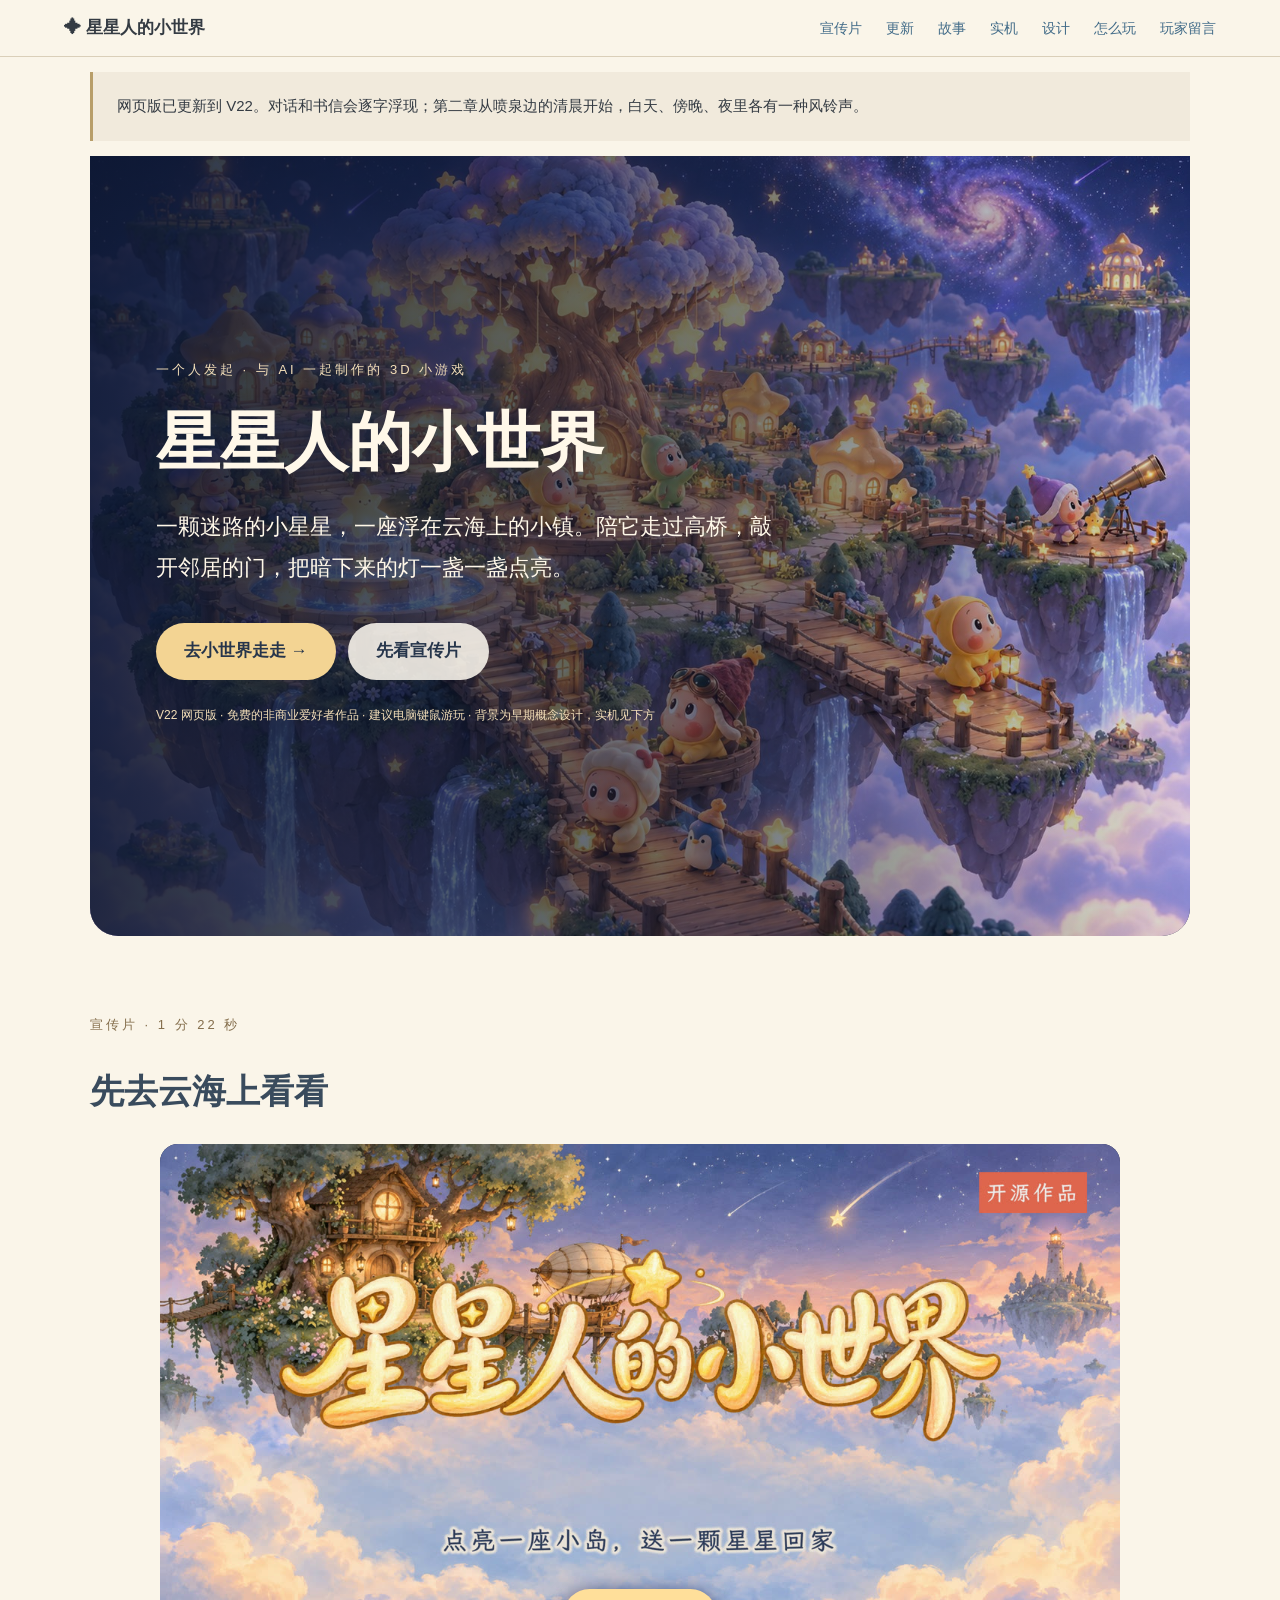
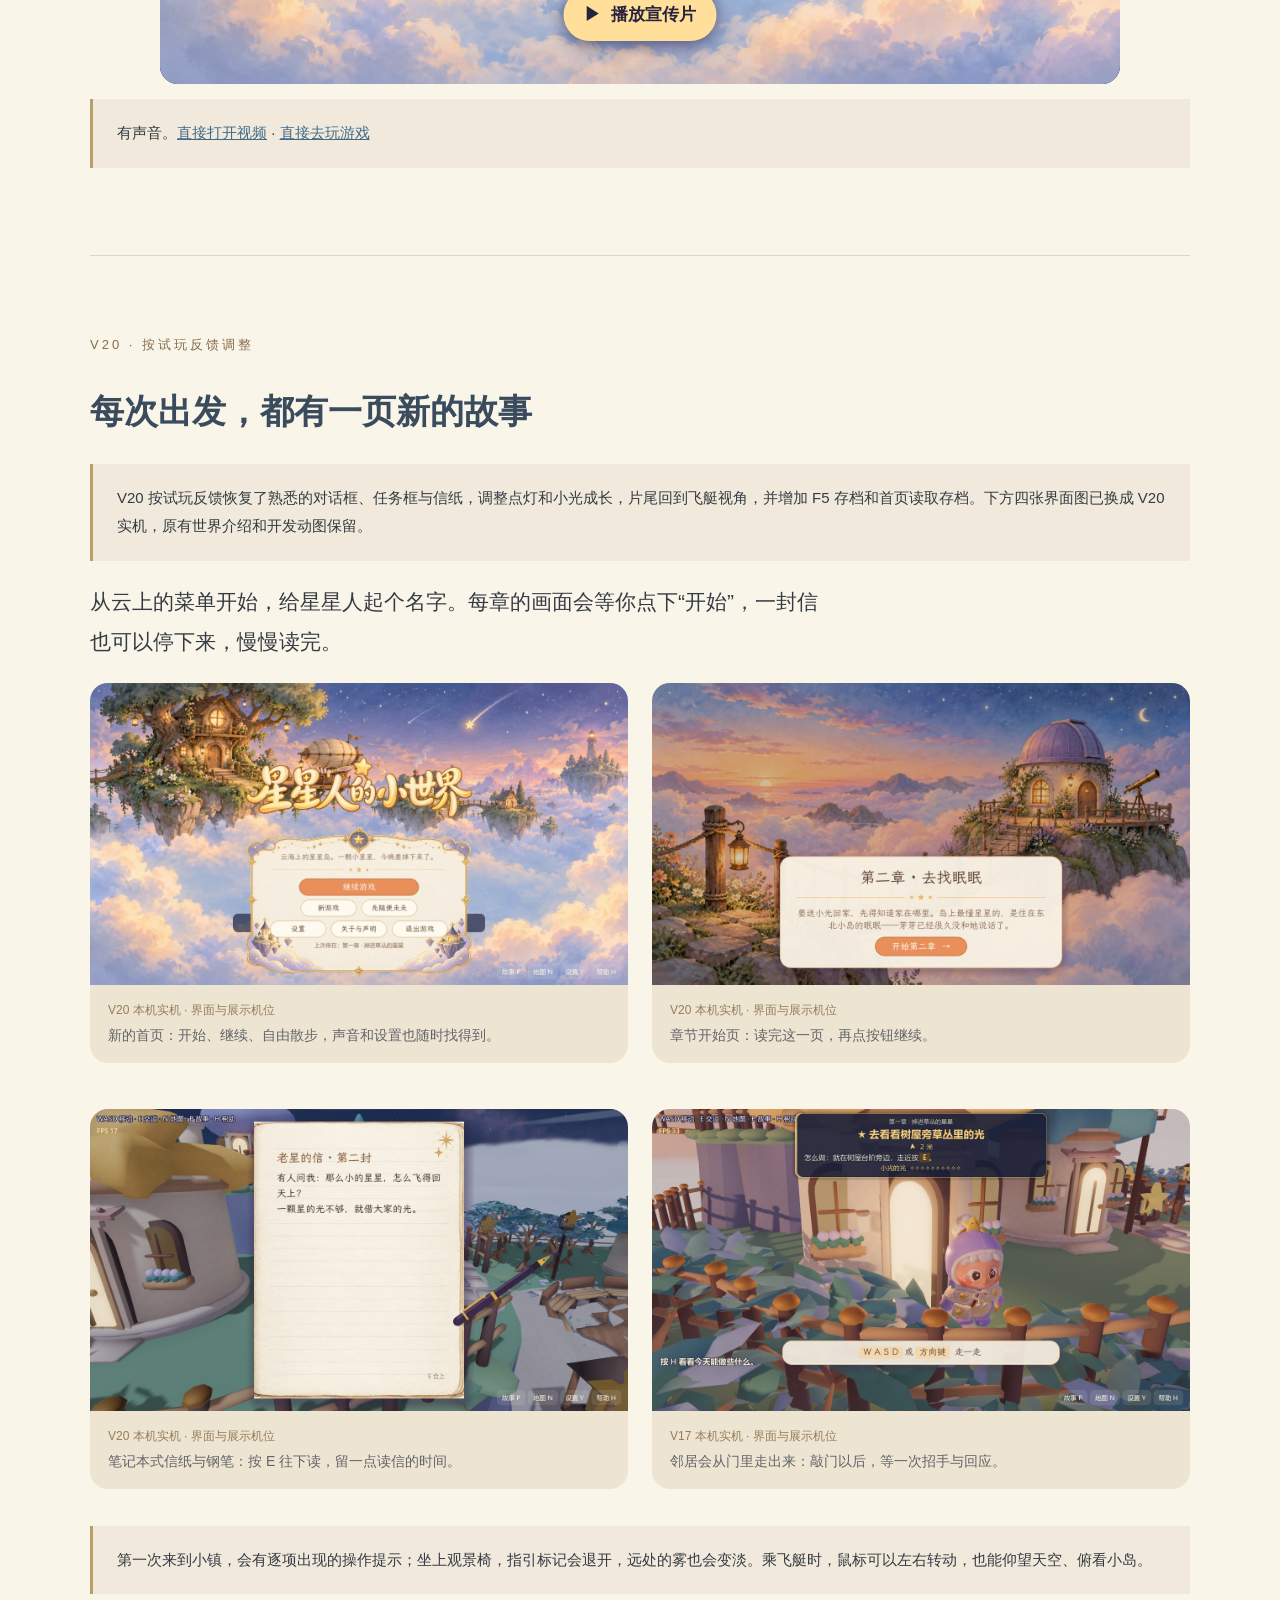
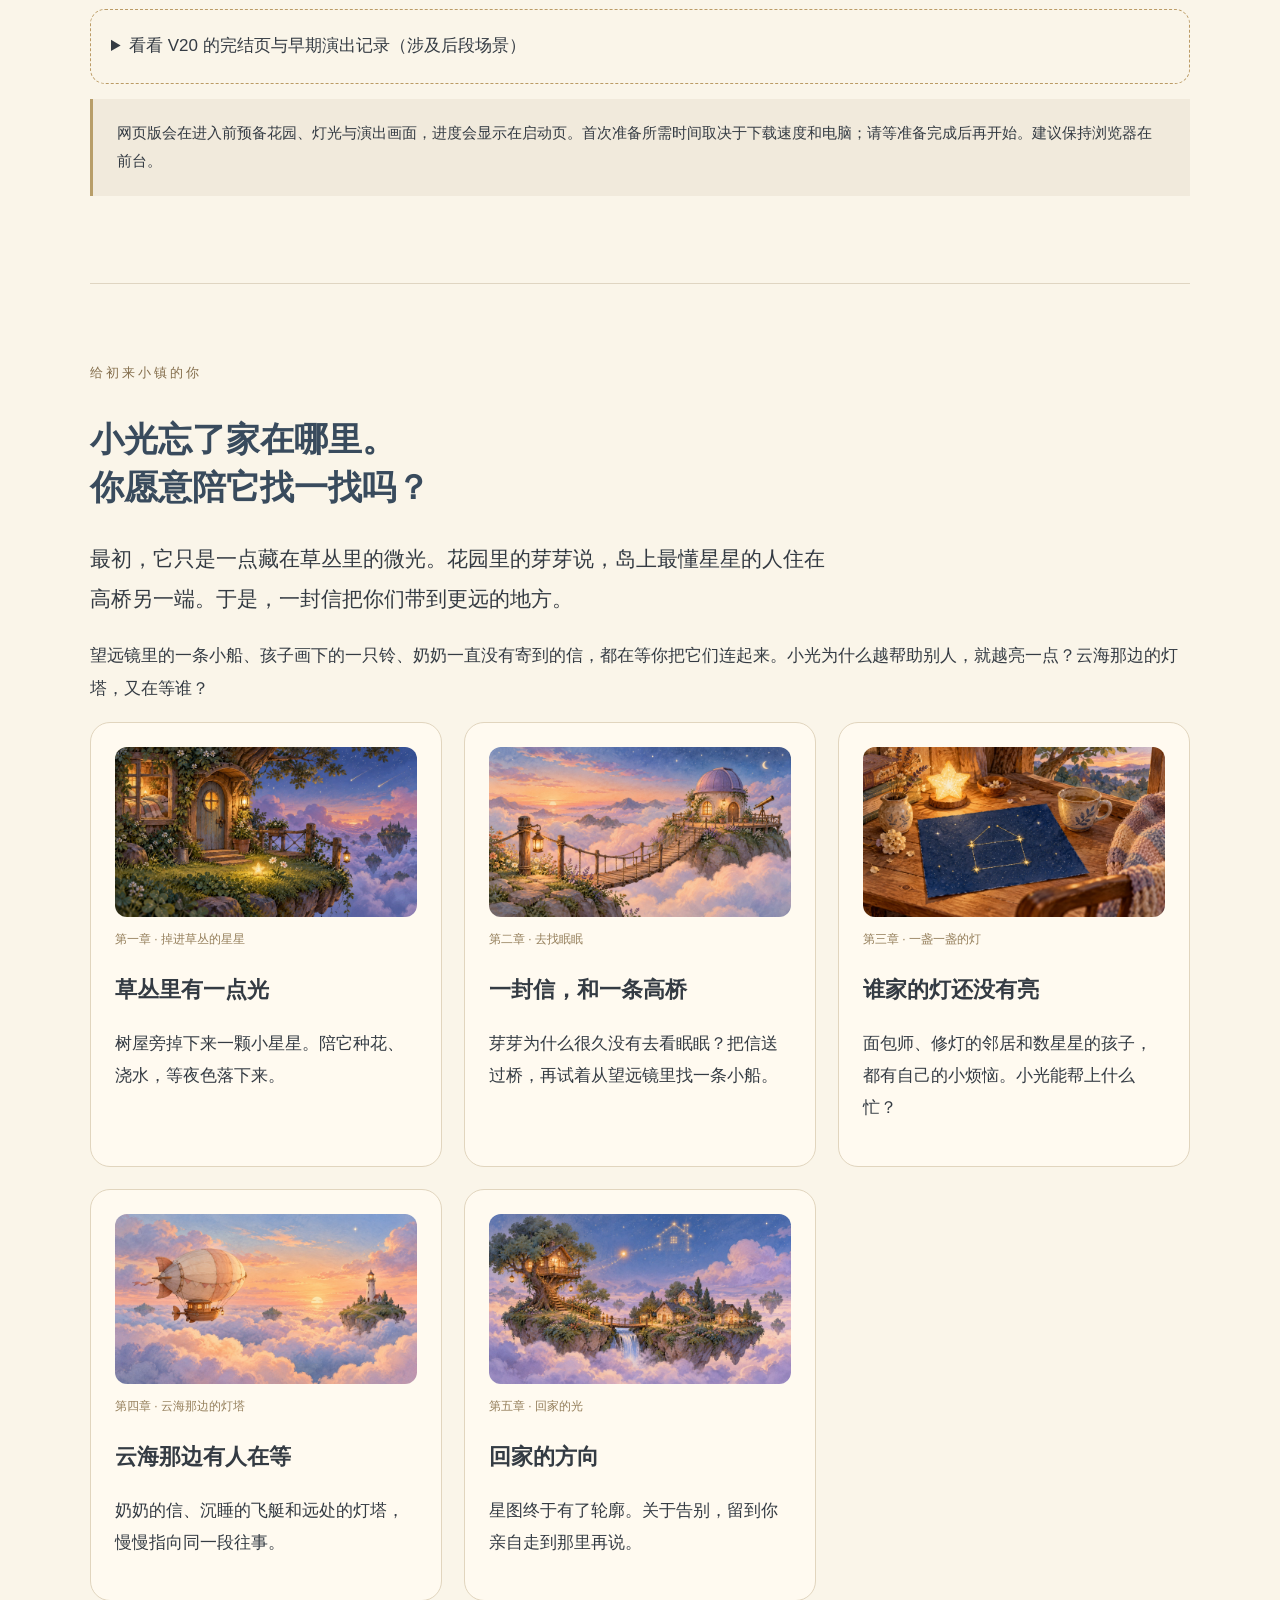
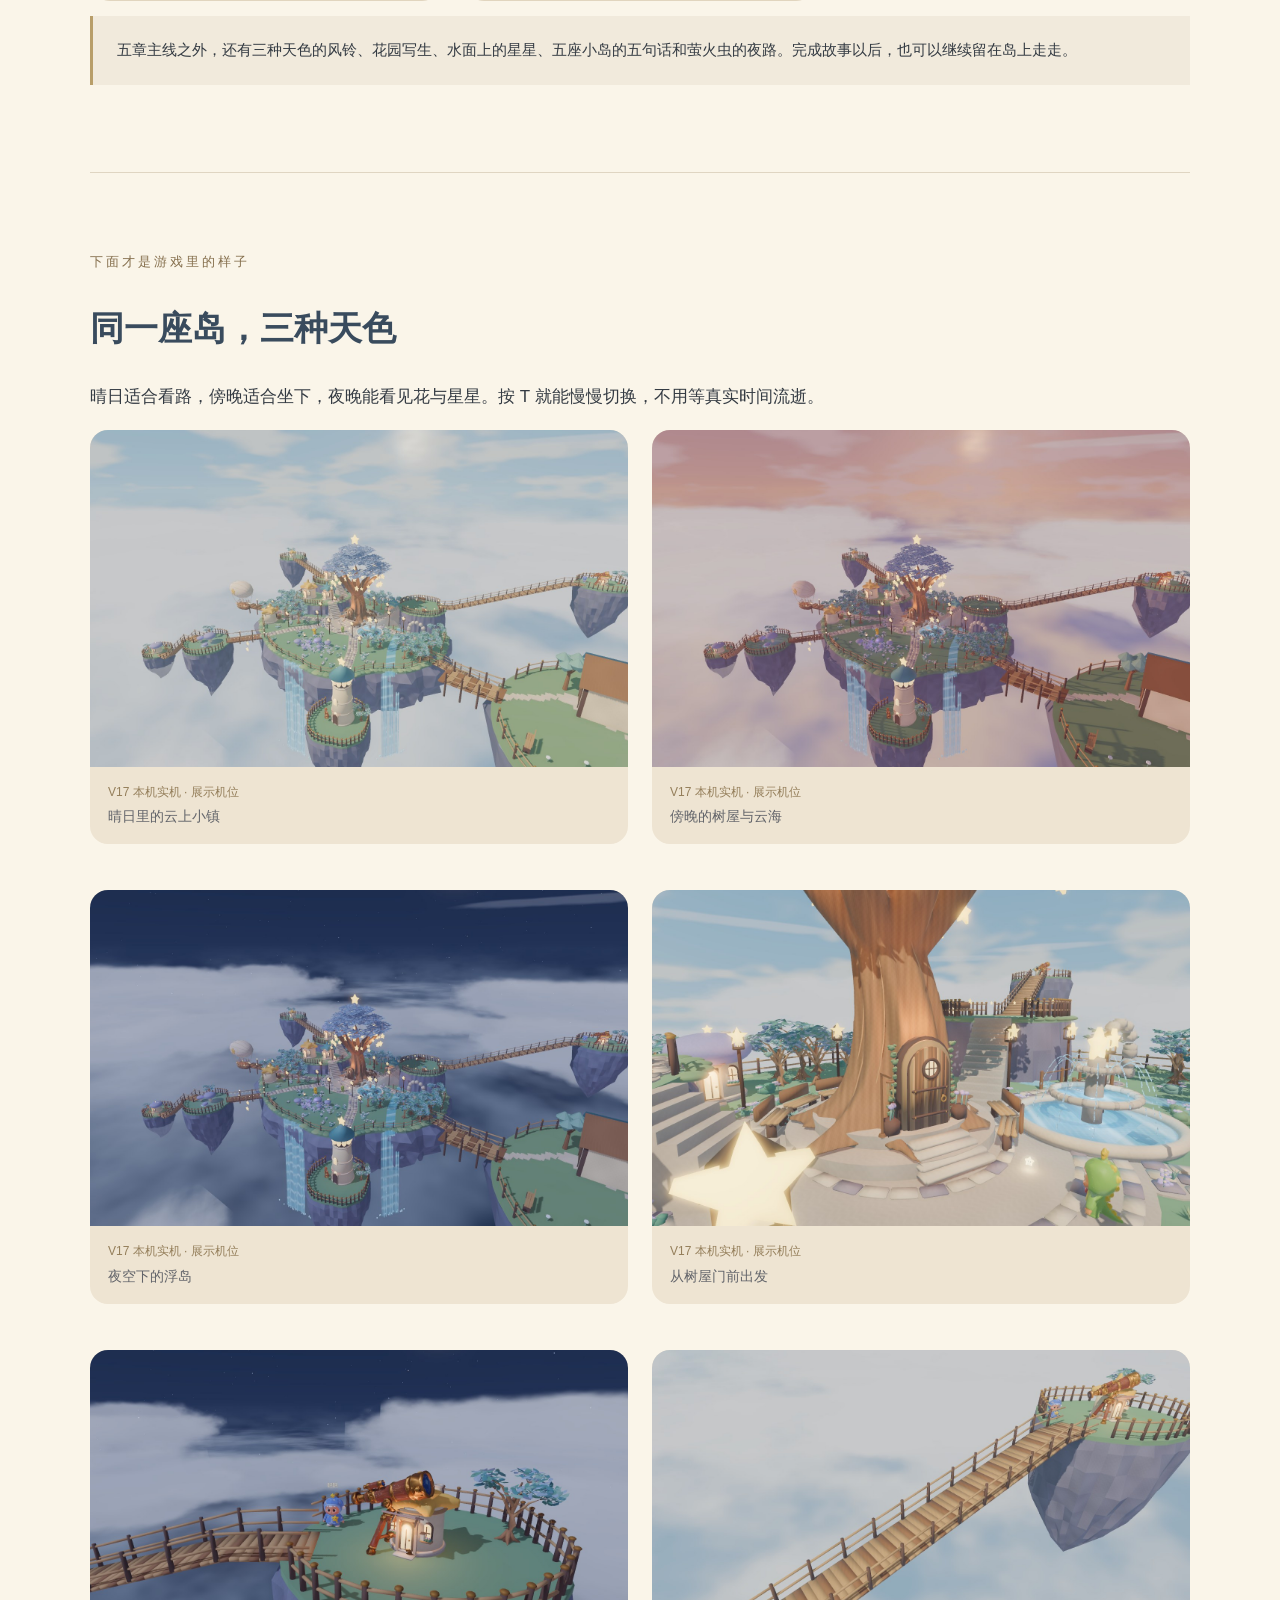
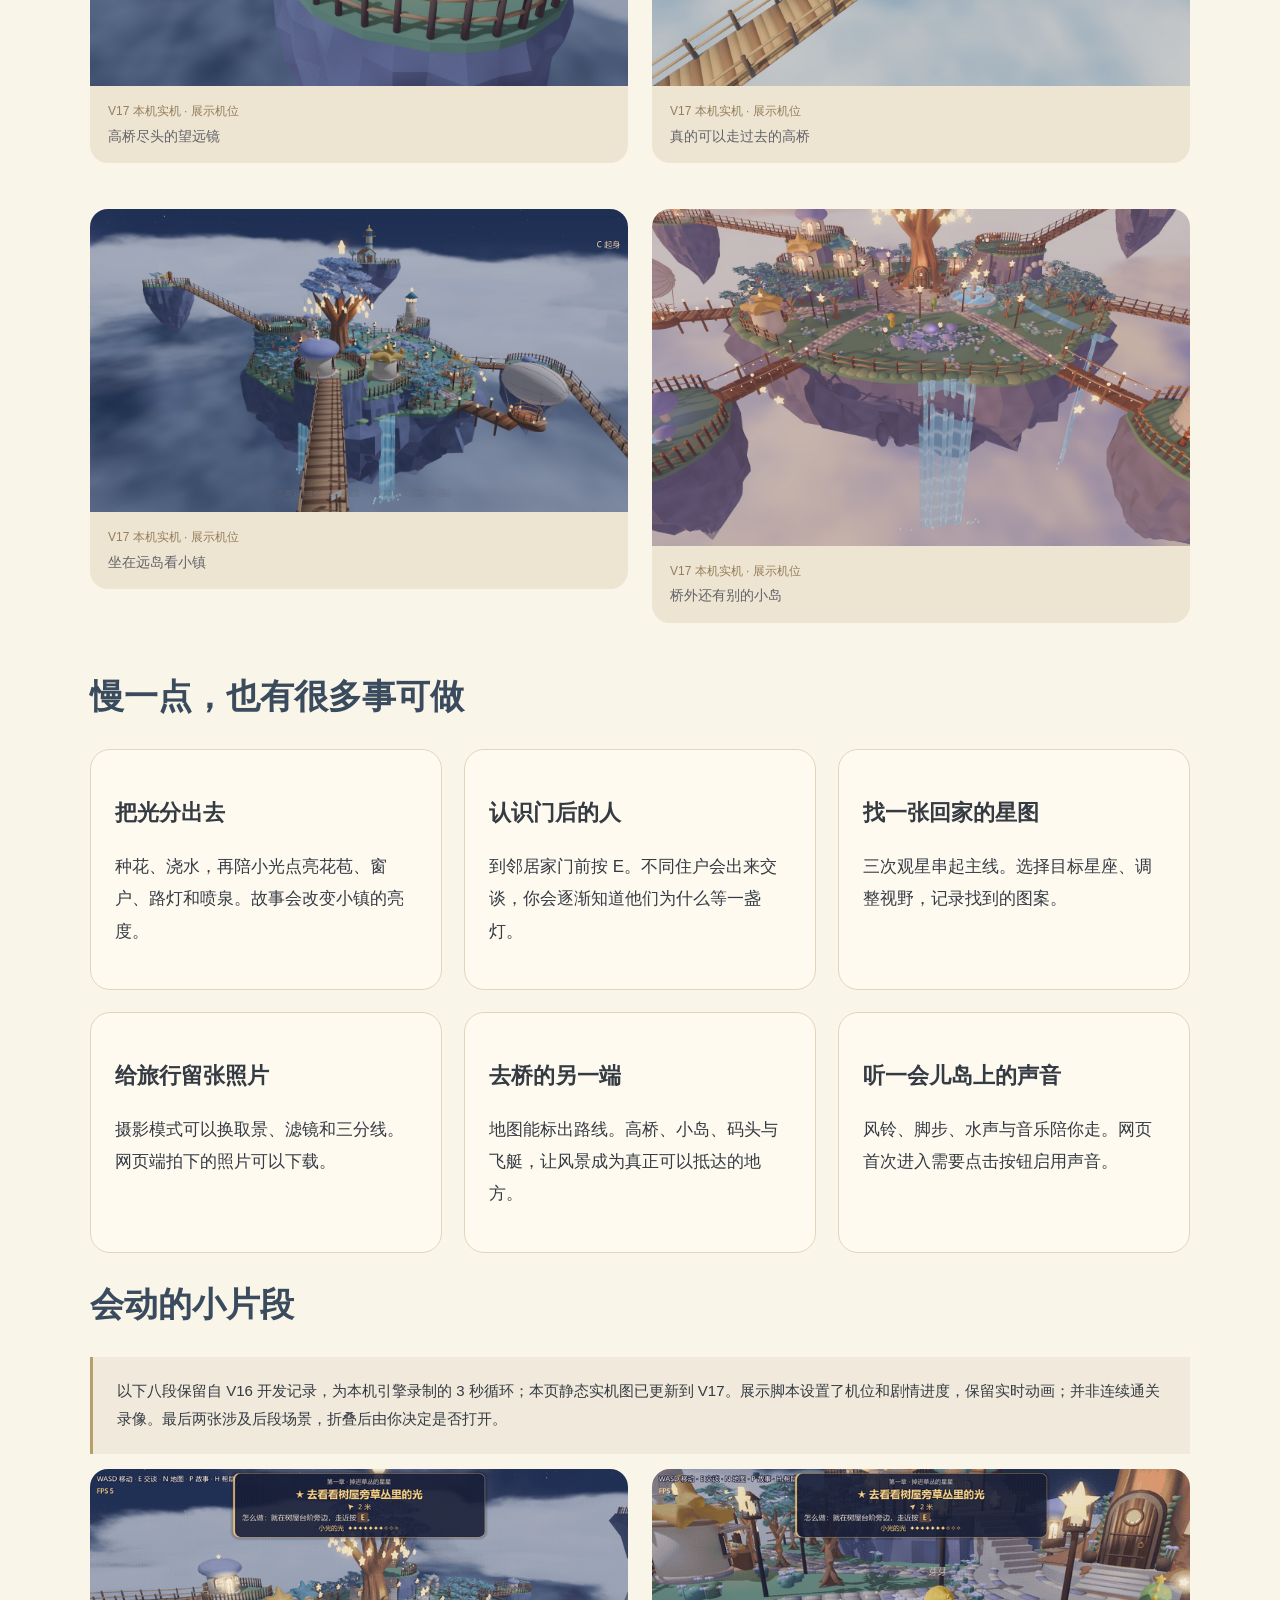
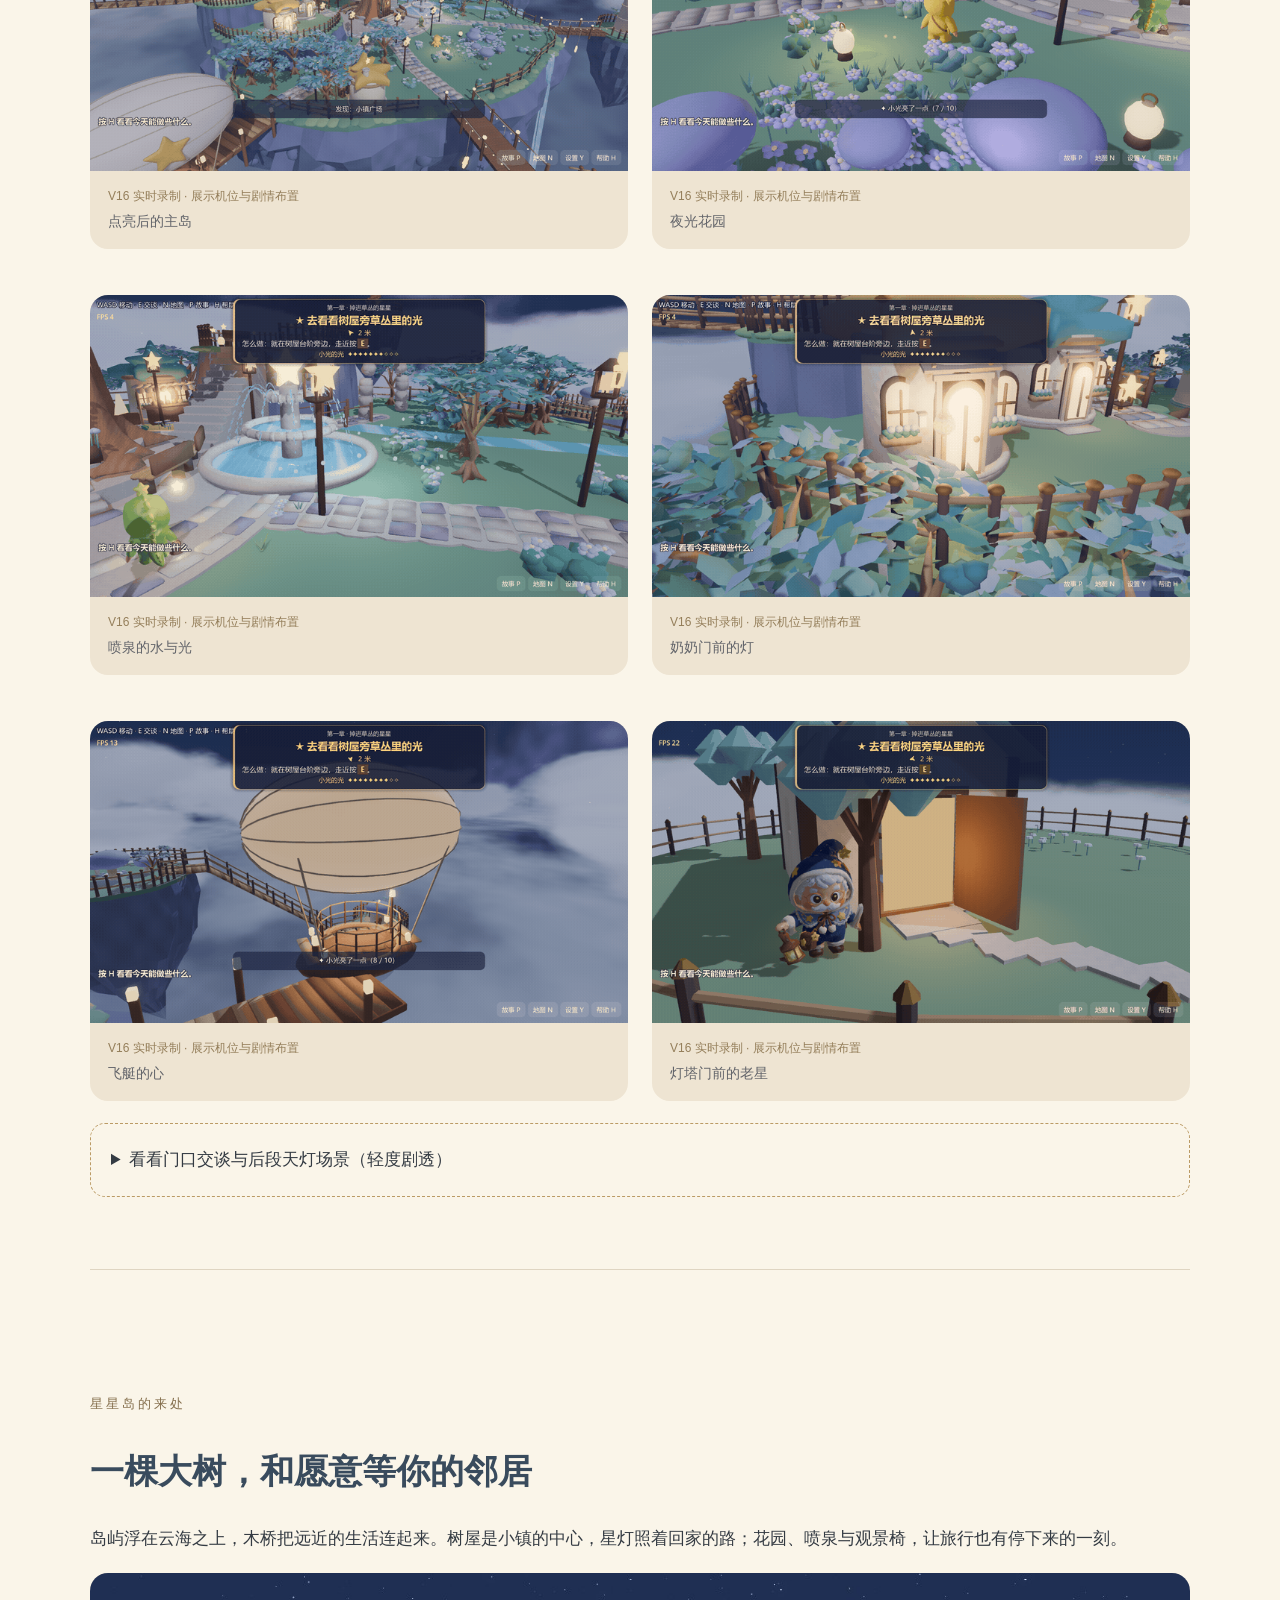
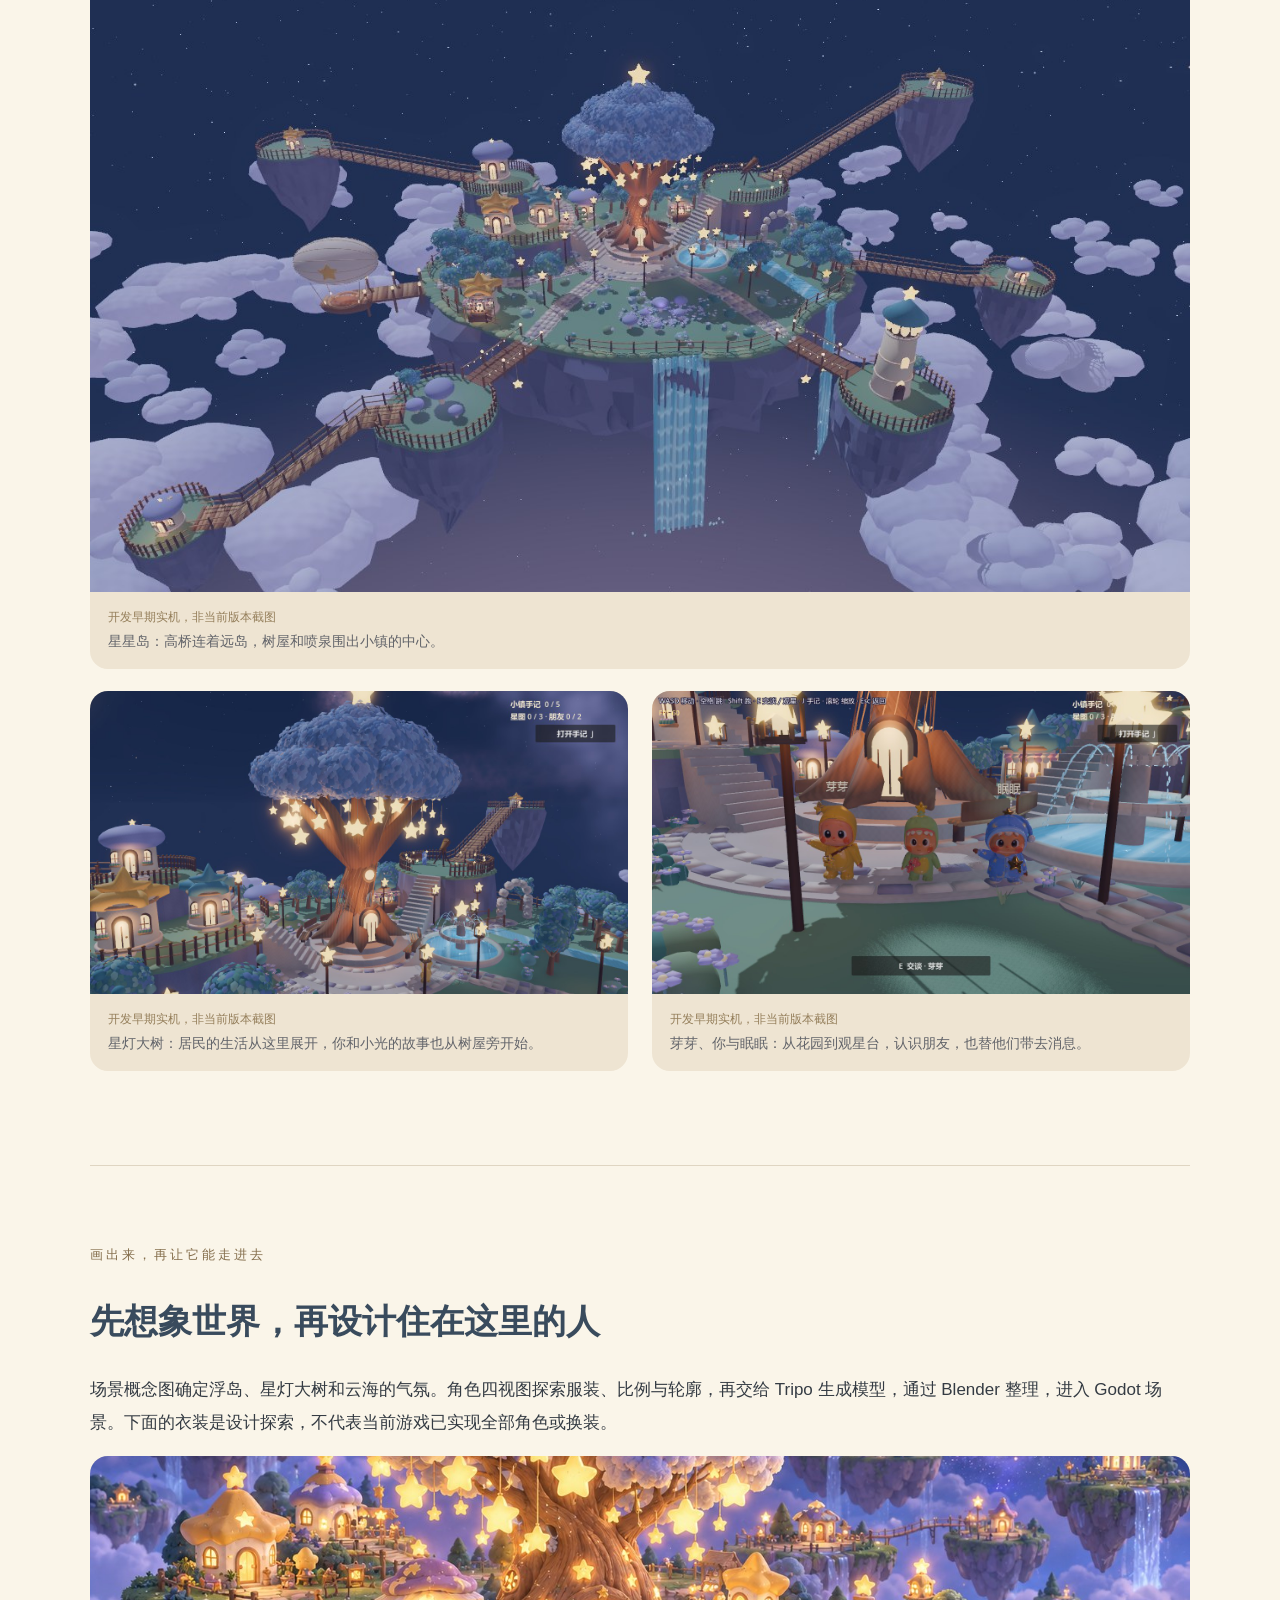
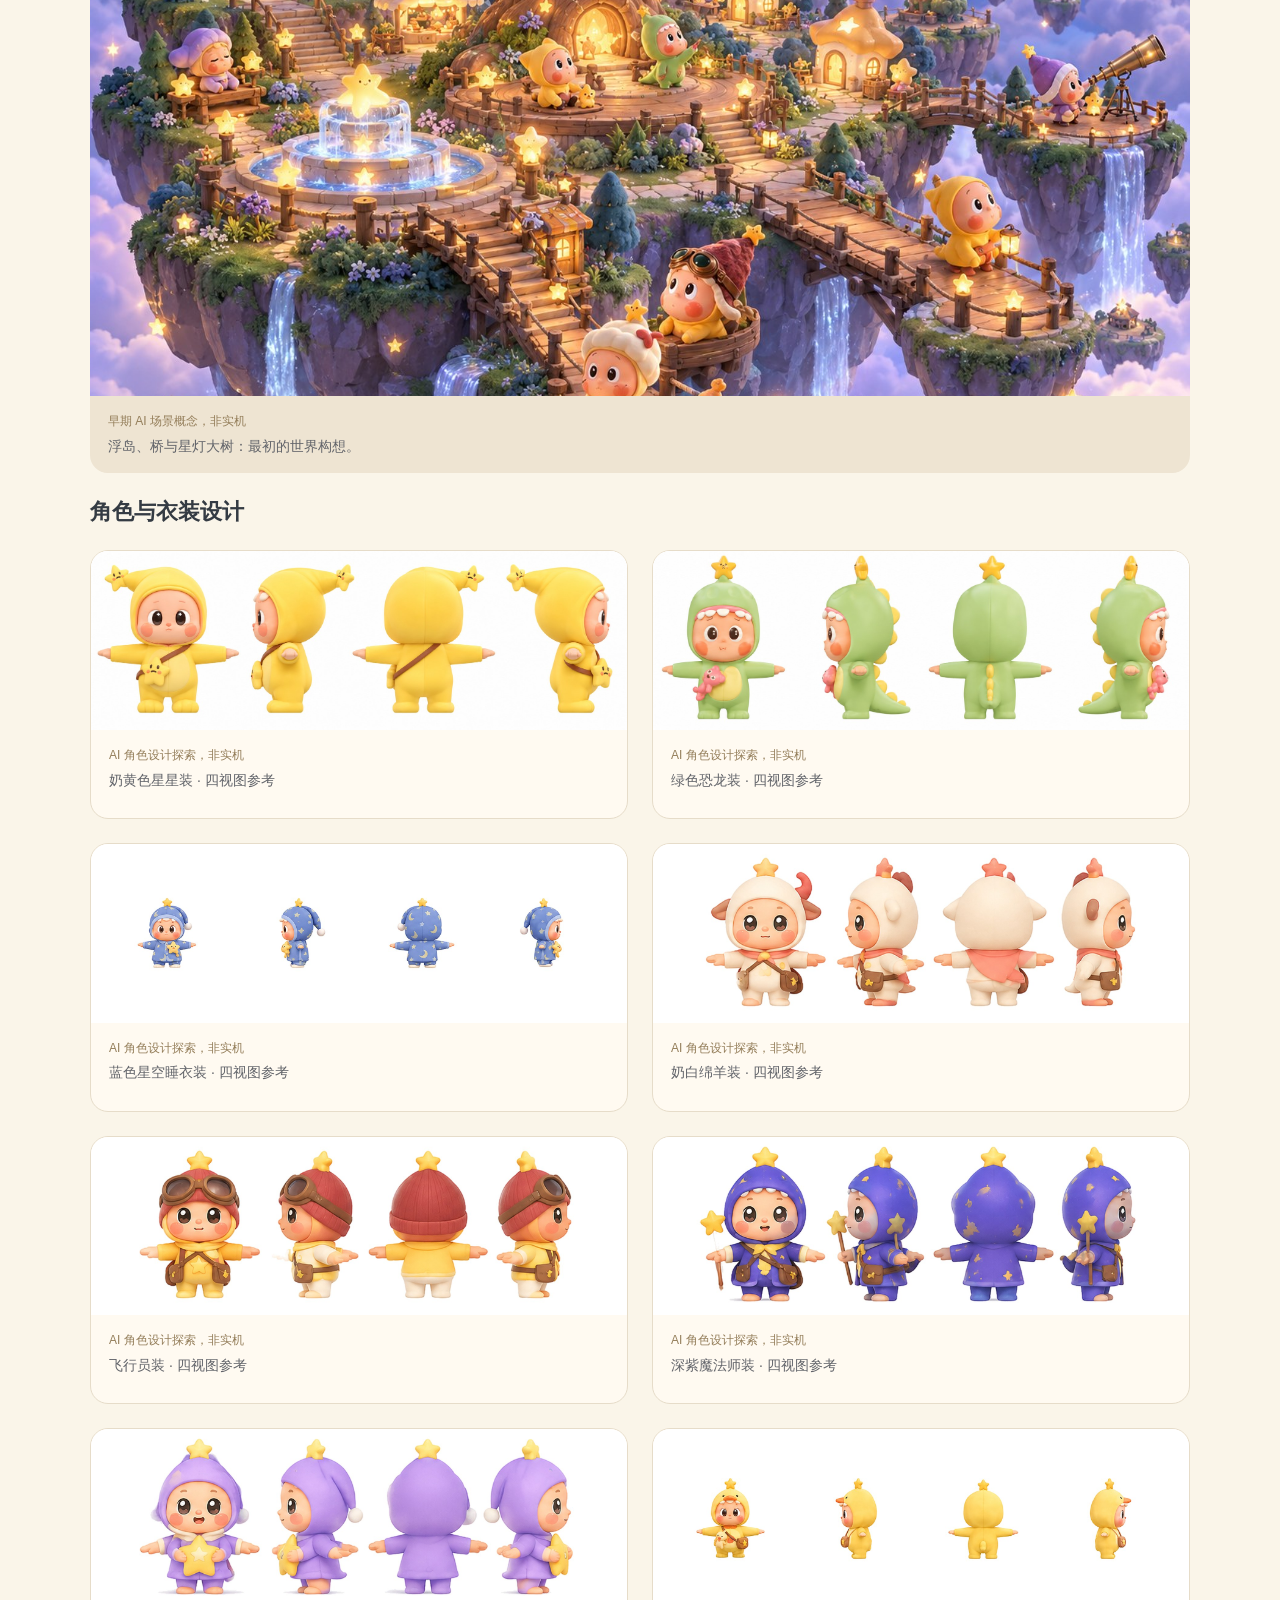
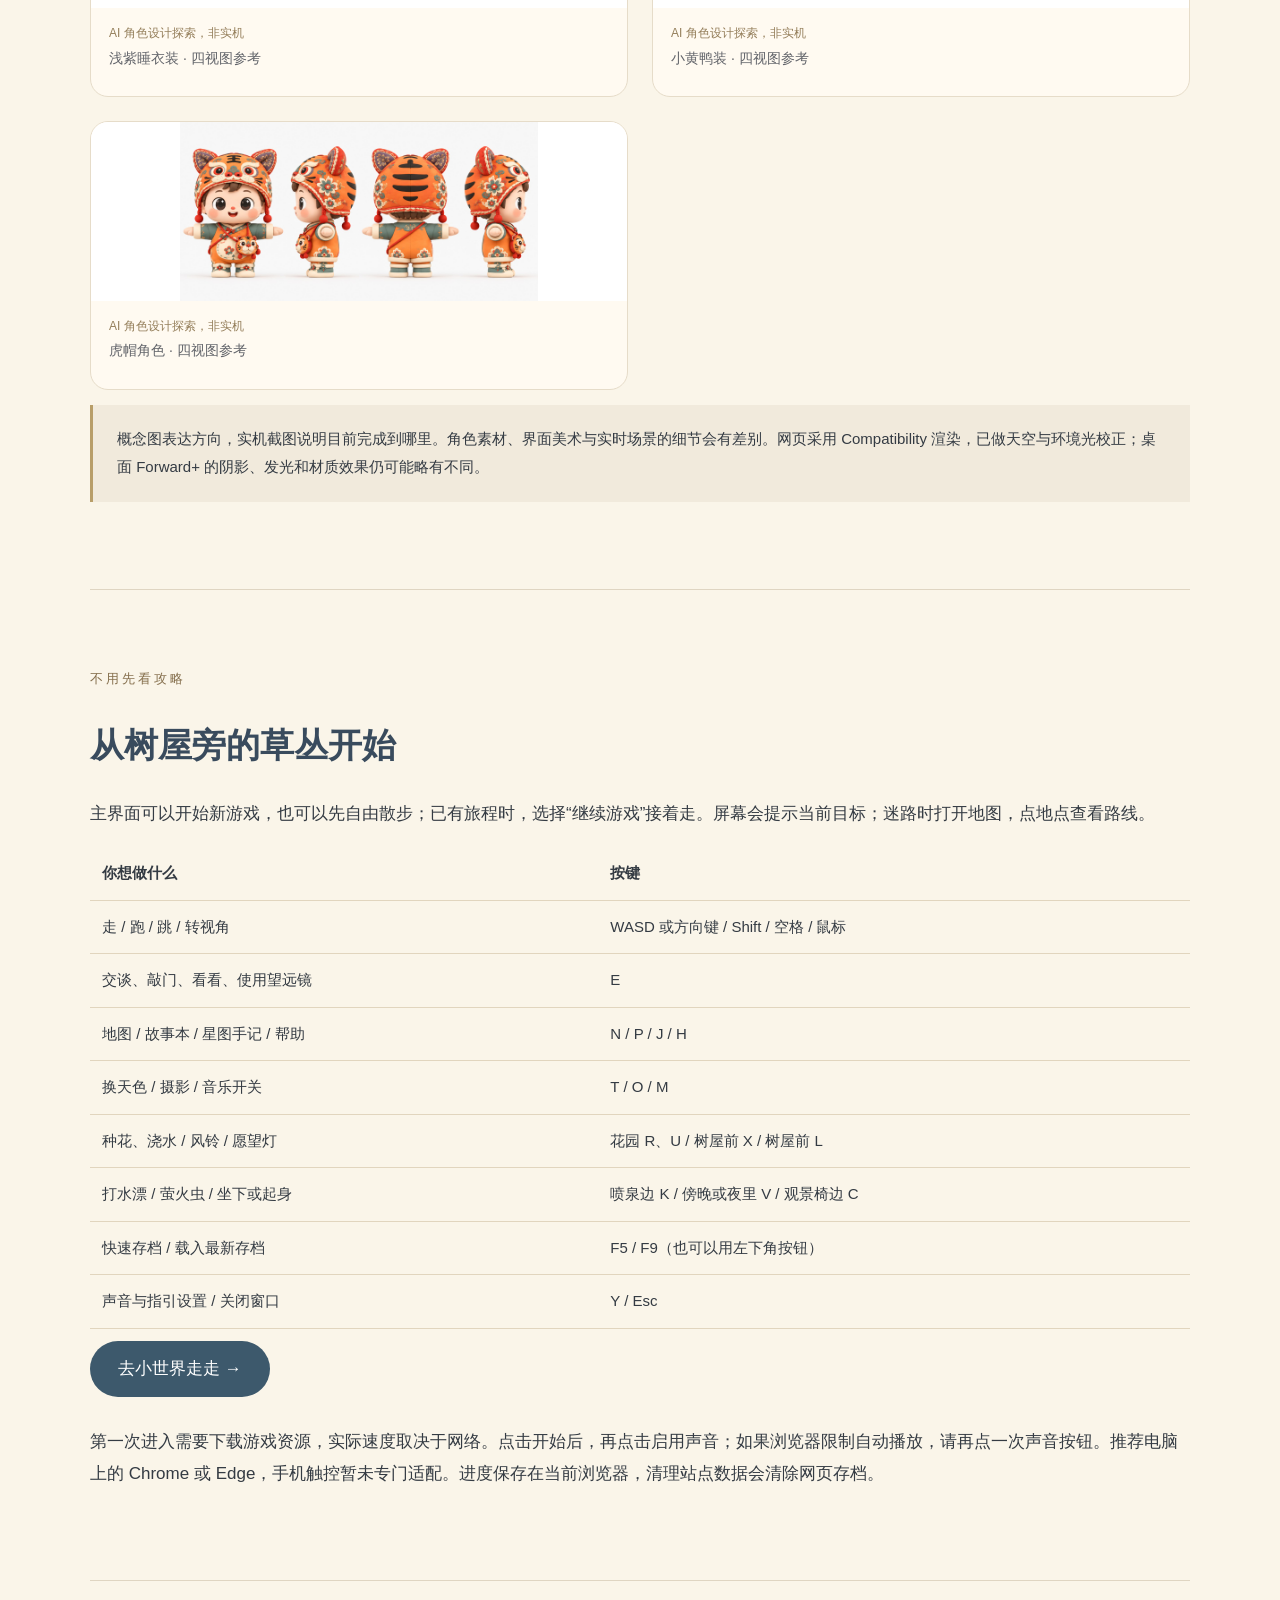
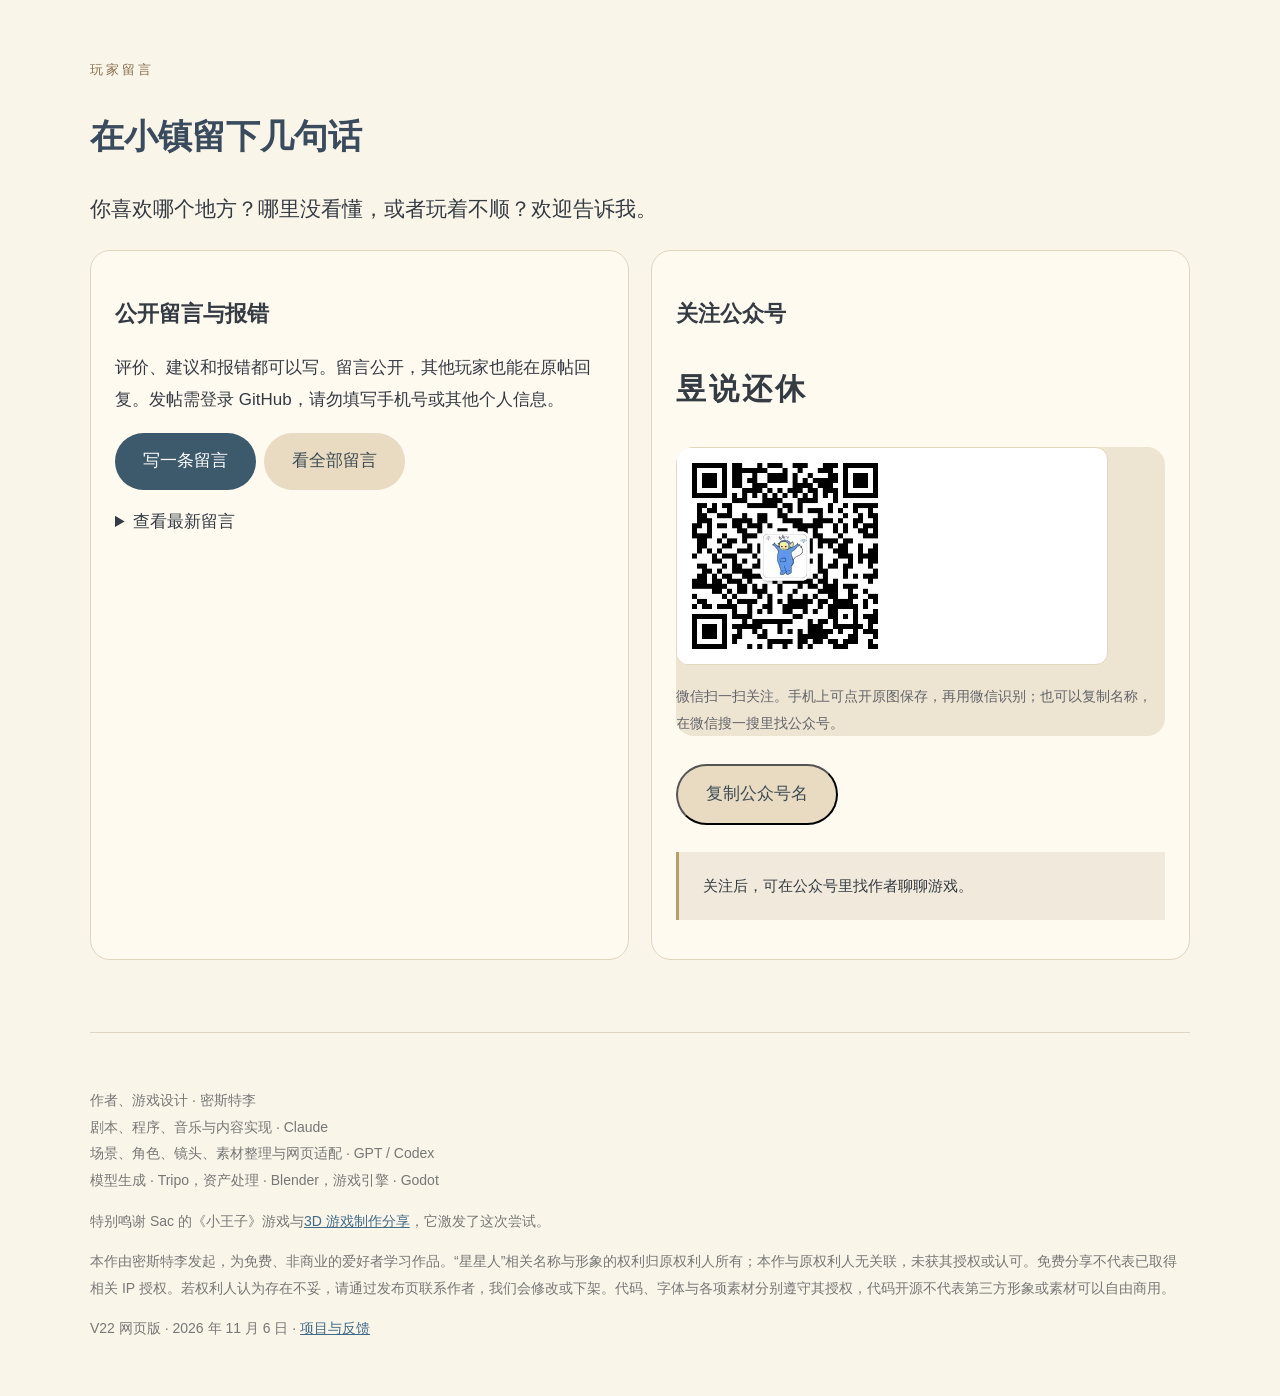
==== site/index.html @ b1570f2a "Add the official WeChat account QR to player feedback" ====
<!doctype html><html lang="zh-CN"><meta charset="utf-8"><meta name="viewport" content="width=device-width,initial-scale=1"><title>星星人的小世界 · V20 游戏介绍</title><link rel="icon" href="assets/app_icon.png"><style>*{box-sizing:border-box}html{scroll-behavior:smooth}body{margin:0;background:#faf5e9;color:#343b43;font:17px/1.9 Georgia,"Microsoft YaHei",sans-serif}a{color:#416b88}nav{position:sticky;top:0;z-index:10;background:#faf5e9ed;backdrop-filter:blur(12px);padding:12px 5%;display:flex;gap:24px;align-items:center;border-bottom:1px solid #dacfb9}nav b{margin-right:auto}nav a{text-decoration:none;font-size:14px}main{max-width:1160px;margin:auto;padding:0 30px}section{padding:72px 0;border-bottom:1px solid #dfd5c2}h1{font-size:clamp(34px,5vw,66px);line-height:1.3;margin:15px 0}h2{font-size:34px;line-height:1.4;color:#394b5d}h3{font-size:22px;line-height:1.5}.eyebrow{letter-spacing:3px;color:#846e4c;font-size:13px}.lead{max-width:740px;font-size:21px}.hero{position:relative}.hero img{width:100%;border-radius:0 0 32px 32px;display:block}.hero-text{padding:28px 0 0}.btn{display:inline-block;padding:12px 28px;border-radius:40px;background:#3d596c;color:white;text-decoration:none;margin:12px 12px 12px 0}.light{background:#e8dbc2;color:#3d4c54}.grid{display:grid;grid-template-columns:repeat(2,minmax(0,1fr));gap:24px}.cards{display:grid;grid-template-columns:repeat(3,minmax(0,1fr));gap:22px}article.card{padding:24px;background:#fffaf0;border:1px solid #e1d5be;border-radius:20px}figure{margin:0 0 22px;overflow:hidden;border-radius:18px;background:#eee4d2}figure img{width:100%;display:block}figcaption{padding:14px 18px;font-size:14px;color:#62646a}.tag{display:block;font-size:12px;color:#947e5a}.note{padding:20px 24px;border-left:3px solid #b89e69;background:#f1eadc;font-size:15px}.article{max-width:800px;margin:auto}.article p{margin:25px 0}.article h2{margin-top:65px;font-size:28px}footer{padding:40px 0;font-size:14px;color:#777}.spoiler{border:1px dashed #bb9b65;padding:20px;border-radius:15px}details summary{cursor:pointer}table{width:100%;border-collapse:collapse;font-size:15px}td,th{padding:12px;border-bottom:1px solid #e1d5be;text-align:left}@media(max-width:700px){main{padding:0 18px}nav{gap:12px;flex-wrap:wrap}nav b{width:100%}.grid,.cards{grid-template-columns:1fr}section{padding:45px 0}.lead{font-size:18px}}.hero{position:relative;min-height:min(780px,calc(100svh - 65px));display:flex;align-items:center;isolation:isolate;overflow:hidden;border-radius:0 0 28px 28px;background:#192543}.hero>img{position:absolute;inset:0;width:100%;height:100%;object-fit:cover;object-position:center;z-index:-2;border-radius:0}.hero:after{content:"";position:absolute;inset:0;background:linear-gradient(90deg,rgba(13,23,48,.9),rgba(19,27,51,.54) 63%,rgba(19,27,51,.12));z-index:-1}.hero-text{padding:50px 6%;max-width:850px;color:#fff8e9}.hero h1{font-size:clamp(34px,5vw,64px);text-shadow:0 2px 20px #15244088}.hero .eyebrow,.hero .tag{color:#f4dfb9}.hero .lead{font-size:clamp(18px,2vw,22px);max-width:620px}.hero .btn{background:#f3d493;color:#26354b;font-weight:bold}.hero .light{background:#fdf8efde}.references{display:grid;grid-template-columns:repeat(2,minmax(0,1fr));gap:24px;align-items:start}.references figure{margin:0;background:#fffaf1;border:1px solid #e6dcc9}.references img{aspect-ratio:3/1;object-fit:contain;background:white}.references figcaption{min-height:88px}.concept-scene img{max-height:540px;object-fit:cover;object-position:center}.history{margin-top:45px}.history .grid{align-items:start}.grid{align-items:start}@media(max-width:700px){.hero{min-height:650px}.hero-text{padding:35px 7%}.hero:after{background:linear-gradient(0deg,#111c39ed,#17213e77)}.references{grid-template-columns:1fr}.hero .btn{padding:10px 20px}.hero h1{font-size:36px}}</style><link rel="stylesheet" href="assets/community.css"><script src="assets/community.js" defer></script><nav><b>✦ 星星人的小世界</b><a href="#trailer">宣传片</a><a href="#update">更新</a><a href="#story">故事</a><a href="#world">实机</a><a href="#design">设计</a><a href="#play">怎么玩</a><a href="#feedback">玩家留言</a></nav><main>
<p class="note">网页版已更新到 V22。对话和书信会逐字浮现；第二章从喷泉边的清晨开始，白天、傍晚、夜里各有一种风铃声。</p><div class="hero"><img fetchpriority="high" src="assets/concept.jpg" alt="浮岛世界早期概念设计，非游戏实机"><div class="hero-text"><span class="eyebrow">一个人发起 · 与 AI 一起制作的 3D 小游戏</span><h1>星星人的小世界</h1><p class="lead">一颗迷路的小星星，一座浮在云海上的小镇。陪它走过高桥，敲开邻居的门，把暗下来的灯一盏一盏点亮。</p><a class="btn" href="play/">去小世界走走 →</a><a class="btn light" href="#trailer">先看宣传片</a><p class="tag">V22 网页版 · 免费的非商业爱好者作品 · 建议电脑键鼠游玩 · 背景为早期概念设计，实机见下方</p></div></div>
<section id="trailer" aria-labelledby="trailer-title">
  <span class="eyebrow">宣传片 · 1 分 22 秒</span>
  <h2 id="trailer-title">先去云海上看看</h2>
  <div class="trailer-frame">
    <a id="trailer-start" class="trailer-cover" href="trailer/starworld_trailer.mp4" aria-label="播放《星星人的小世界》宣传片">
      <img loading="lazy" width="1280" height="720" src="trailer/starworld_trailer_poster.jpg" alt="">
      <span class="trailer-play"><span aria-hidden="true">▶</span> 播放宣传片</span>
    </a>
    <video id="trailer-video" hidden controls preload="none" playsinline aria-label="《星星人的小世界》宣传片" poster="trailer/starworld_trailer_poster.jpg"></video>
  </div>
  <p class="note" id="trailer-status" role="status"></p>
  <p class="note">有声音。<a href="trailer/starworld_trailer.mp4">直接打开视频</a> · <a href="play/">直接去玩游戏</a></p>
</section>
<section id="update"><span class="eyebrow">V20 · 按试玩反馈调整</span><h2>每次出发，都有一页新的故事</h2><p class="note">V20 按试玩反馈恢复了熟悉的对话框、任务框与信纸，调整点灯和小光成长，片尾回到飞艇视角，并增加 F5 存档和首页读取存档。下方四张界面图已换成 V20 实机，原有世界介绍和开发动图保留。</p><p class="lead">从云上的菜单开始，给星星人起个名字。每章的画面会等你点下“开始”，一封信也可以停下来，慢慢读完。</p><div class="grid"><figure><img loading="lazy" src="assets/v20_home.jpg" alt="新的首页：开始、继续、自由散步，声音和设置也随时找得到。"><figcaption><span class="tag">V20 本机实机 · 界面与展示机位</span>新的首页：开始、继续、自由散步，声音和设置也随时找得到。</figcaption></figure><figure><img loading="lazy" src="assets/v20_chapter.jpg" alt="章节开始页：读完这一页，再点按钮继续。"><figcaption><span class="tag">V20 本机实机 · 界面与展示机位</span>章节开始页：读完这一页，再点按钮继续。</figcaption></figure><figure><img loading="lazy" src="assets/v20_letter.jpg" alt="笔记本式信纸与钢笔：按 E 往下读，留一点读信的时间。"><figcaption><span class="tag">V20 本机实机 · 界面与展示机位</span>笔记本式信纸与钢笔：按 E 往下读，留一点读信的时间。</figcaption></figure><figure><img loading="lazy" src="assets/v17_door.jpg" alt="邻居会从门里走出来：敲门以后，等一次招手与回应。"><figcaption><span class="tag">V17 本机实机 · 界面与展示机位</span>邻居会从门里走出来：敲门以后，等一次招手与回应。</figcaption></figure></div><p class="note">第一次来到小镇，会有逐项出现的操作提示；坐上观景椅，指引标记会退开，远处的雾也会变淡。乘飞艇时，鼠标可以左右转动，也能仰望天空、俯看小岛。</p><details class="spoiler"><summary>看看 V20 的完结页与早期演出记录（涉及后段场景）</summary><p>V20 的片尾围绕飞艇与小光展开。下方广场和天灯图保留为 V17 开发记录，完结页已更新到 V20；具体的故事，留给你自己走到这里。</p><div class="grid"><figure><img loading="lazy" src="assets/v17_square.jpg" alt="小镇居民聚在广场，一起放飞天灯。"><figcaption><span class="tag">V17 实机 · 展示脚本布置后段状态与机位，非连续通关录像</span>小镇居民聚在广场，一起放飞天灯。</figcaption></figure><figure><img loading="lazy" src="assets/v17_lanterns.jpg" alt="飞艇周围亮起天灯，岛上的路与窗灯仍然看得见。"><figcaption><span class="tag">V17 实机 · 展示脚本布置后段状态与机位，非连续通关录像</span>飞艇周围亮起天灯，岛上的路与窗灯仍然看得见。</figcaption></figure><figure><img loading="lazy" src="assets/v20_finale.jpg" alt="故事结束以后，可以继续散步，也可以打开还没完成的小故事。"><figcaption><span class="tag">V20 实机 · 展示脚本布置后段状态与机位，非连续通关录像</span>故事结束以后，可以继续散步，也可以打开还没完成的小故事。</figcaption></figure></div><p><a class="btn" href="play/?preview=ending">单独体验小光的归途 →</a></p><p class="note">此入口含剧情结尾，从码头直接开始，不会更改原来的旅程；关闭后重新打开即可再看。</p></details><p class="note">网页版会在进入前预备花园、灯光与演出画面，进度会显示在启动页。首次准备所需时间取决于下载速度和电脑；请等准备完成后再开始。建议保持浏览器在前台。</p></section><section id="story"><span class="eyebrow">给初来小镇的你</span><h2>小光忘了家在哪里。<br>你愿意陪它找一找吗？</h2><p class="lead">最初，它只是一点藏在草丛里的微光。花园里的芽芽说，岛上最懂星星的人住在高桥另一端。于是，一封信把你们带到更远的地方。</p><p>望远镜里的一条小船、孩子画下的一只铃、奶奶一直没有寄到的信，都在等你把它们连起来。小光为什么越帮助别人，就越亮一点？云海那边的灯塔，又在等谁？</p><div class="cards"><article class="card"><img loading="lazy" src="assets/chapter1.jpg" style="width:100%;border-radius:12px" alt="第1章美术"><span class="tag">第一章 · 掉进草丛的星星</span><h3>草丛里有一点光</h3><p>树屋旁掉下来一颗小星星。陪它种花、浇水，等夜色落下来。</p></article><article class="card"><img loading="lazy" src="assets/chapter2.jpg" style="width:100%;border-radius:12px" alt="第2章美术"><span class="tag">第二章 · 去找眠眠</span><h3>一封信，和一条高桥</h3><p>芽芽为什么很久没有去看眠眠？把信送过桥，再试着从望远镜里找一条小船。</p></article><article class="card"><img loading="lazy" src="assets/chapter3.jpg" style="width:100%;border-radius:12px" alt="第3章美术"><span class="tag">第三章 · 一盏一盏的灯</span><h3>谁家的灯还没有亮</h3><p>面包师、修灯的邻居和数星星的孩子，都有自己的小烦恼。小光能帮上什么忙？</p></article><article class="card"><img loading="lazy" src="assets/chapter4.jpg" style="width:100%;border-radius:12px" alt="第4章美术"><span class="tag">第四章 · 云海那边的灯塔</span><h3>云海那边有人在等</h3><p>奶奶的信、沉睡的飞艇和远处的灯塔，慢慢指向同一段往事。</p></article><article class="card"><img loading="lazy" src="assets/chapter5.jpg" style="width:100%;border-radius:12px" alt="第5章美术"><span class="tag">第五章 · 回家的光</span><h3>回家的方向</h3><p>星图终于有了轮廓。关于告别，留到你亲自走到那里再说。</p></article></div><p class="note">五章主线之外，还有三种天色的风铃、花园写生、水面上的星星、五座小岛的五句话和萤火虫的夜路。完成故事以后，也可以继续留在岛上走走。</p></section><section id="world"><span class="eyebrow">下面才是游戏里的样子</span><h2>同一座岛，三种天色</h2><p>晴日适合看路，傍晚适合坐下，夜晚能看见花与星星。按 T 就能慢慢切换，不用等真实时间流逝。</p><div class="grid"><figure><img loading="lazy" src="assets/day.jpg" alt="晴日里的云上小镇"><figcaption><span class="tag">V17 本机实机 · 展示机位</span>晴日里的云上小镇</figcaption></figure><figure><img loading="lazy" src="assets/dusk.jpg" alt="傍晚的树屋与云海"><figcaption><span class="tag">V17 本机实机 · 展示机位</span>傍晚的树屋与云海</figcaption></figure><figure><img loading="lazy" src="assets/night.jpg" alt="夜空下的浮岛"><figcaption><span class="tag">V17 本机实机 · 展示机位</span>夜空下的浮岛</figcaption></figure><figure><img loading="lazy" src="assets/treehouse.jpg" alt="从树屋门前出发"><figcaption><span class="tag">V17 本机实机 · 展示机位</span>从树屋门前出发</figcaption></figure><figure><img loading="lazy" src="assets/observatory.jpg" alt="高桥尽头的望远镜"><figcaption><span class="tag">V17 本机实机 · 展示机位</span>高桥尽头的望远镜</figcaption></figure><figure><img loading="lazy" src="assets/bridge.jpg" alt="真的可以走过去的高桥"><figcaption><span class="tag">V17 本机实机 · 展示机位</span>真的可以走过去的高桥</figcaption></figure><figure><img loading="lazy" src="assets/chair.jpg" alt="坐在远岛看小镇"><figcaption><span class="tag">V17 本机实机 · 展示机位</span>坐在远岛看小镇</figcaption></figure><figure><img loading="lazy" src="assets/islands.jpg" alt="桥外还有别的小岛"><figcaption><span class="tag">V17 本机实机 · 展示机位</span>桥外还有别的小岛</figcaption></figure></div><h2>慢一点，也有很多事可做</h2><div class="cards"><article class="card"><h3>把光分出去</h3><p>种花、浇水，再陪小光点亮花苞、窗户、路灯和喷泉。故事会改变小镇的亮度。</p></article><article class="card"><h3>认识门后的人</h3><p>到邻居家门前按 E。不同住户会出来交谈，你会逐渐知道他们为什么等一盏灯。</p></article><article class="card"><h3>找一张回家的星图</h3><p>三次观星串起主线。选择目标星座、调整视野，记录找到的图案。</p></article><article class="card"><h3>给旅行留张照片</h3><p>摄影模式可以换取景、滤镜和三分线。网页端拍下的照片可以下载。</p></article><article class="card"><h3>去桥的另一端</h3><p>地图能标出路线。高桥、小岛、码头与飞艇，让风景成为真正可以抵达的地方。</p></article><article class="card"><h3>听一会儿岛上的声音</h3><p>风铃、脚步、水声与音乐陪你走。网页首次进入需要点击按钮启用声音。</p></article></div><h2>会动的小片段</h2><p class="note">以下八段保留自 V16 开发记录，为本机引擎录制的 3 秒循环；本页静态实机图已更新到 V17。展示脚本设置了机位和剧情进度，保留实时动画；并非连续通关录像。最后两张涉及后段场景，折叠后由你决定是否打开。</p><div class="grid"><figure><img loading="lazy" src="assets/01_点亮后的主岛.gif" alt="点亮后的主岛"><figcaption><span class="tag">V16 实时录制 · 展示机位与剧情布置</span>点亮后的主岛</figcaption></figure><figure><img loading="lazy" src="assets/02_夜光花园.gif" alt="夜光花园"><figcaption><span class="tag">V16 实时录制 · 展示机位与剧情布置</span>夜光花园</figcaption></figure><figure><img loading="lazy" src="assets/03_喷泉的水与光.gif" alt="喷泉的水与光"><figcaption><span class="tag">V16 实时录制 · 展示机位与剧情布置</span>喷泉的水与光</figcaption></figure><figure><img loading="lazy" src="assets/04_奶奶门前的灯.gif" alt="奶奶门前的灯"><figcaption><span class="tag">V16 实时录制 · 展示机位与剧情布置</span>奶奶门前的灯</figcaption></figure><figure><img loading="lazy" src="assets/05_飞艇的心.gif" alt="飞艇的心"><figcaption><span class="tag">V16 实时录制 · 展示机位与剧情布置</span>飞艇的心</figcaption></figure><figure><img loading="lazy" src="assets/06_灯塔门前的老星.gif" alt="灯塔门前的老星"><figcaption><span class="tag">V16 实时录制 · 展示机位与剧情布置</span>灯塔门前的老星</figcaption></figure></div><details class="spoiler"><summary>看看门口交谈与后段天灯场景（轻度剧透）</summary><div class="grid"><figure><img loading="lazy" src="assets/07_门口的交谈.gif" alt="门口的交谈"><figcaption><span class="tag">V16 实时录制 · 后段场景</span>门口的交谈</figcaption></figure><figure><img loading="lazy" src="assets/08_云海上方的天灯.gif" alt="云海上方的天灯"><figcaption><span class="tag">V16 实时录制 · 后段场景</span>云海上方的天灯</figcaption></figure></div></details></section><section class="history"><span class="eyebrow">星星岛的来处</span><h2>一棵大树，和愿意等你的邻居</h2><p>岛屿浮在云海之上，木桥把远近的生活连起来。树屋是小镇的中心，星灯照着回家的路；花园、喷泉与观景椅，让旅行也有停下来的一刻。</p><figure><img loading="lazy" src="assets/history_island.jpg" alt="星星岛：高桥连着远岛，树屋和喷泉围出小镇的中心。"><figcaption><span class="tag">开发早期实机，非当前版本截图</span>星星岛：高桥连着远岛，树屋和喷泉围出小镇的中心。</figcaption></figure><div class="grid"><figure><img loading="lazy" src="assets/history_tree.jpg" alt="星灯大树：居民的生活从这里展开，你和小光的故事也从树屋旁开始。"><figcaption><span class="tag">开发早期实机，非当前版本截图</span>星灯大树：居民的生活从这里展开，你和小光的故事也从树屋旁开始。</figcaption></figure><figure><img loading="lazy" src="assets/history_friends.jpg" alt="芽芽、你与眠眠：从花园到观星台，认识朋友，也替他们带去消息。"><figcaption><span class="tag">开发早期实机，非当前版本截图</span>芽芽、你与眠眠：从花园到观星台，认识朋友，也替他们带去消息。</figcaption></figure></div></section><section id="design"><span class="eyebrow">画出来，再让它能走进去</span><h2>先想象世界，再设计住在这里的人</h2><p>场景概念图确定浮岛、星灯大树和云海的气氛。角色四视图探索服装、比例与轮廓，再交给 Tripo 生成模型，通过 Blender 整理，进入 Godot 场景。下面的衣装是设计探索，不代表当前游戏已实现全部角色或换装。</p><div class="concept-scene"><figure><img loading="lazy" src="assets/concept.jpg" alt="浮岛、桥与星灯大树：最初的世界构想。"><figcaption><span class="tag">早期 AI 场景概念，非实机</span>浮岛、桥与星灯大树：最初的世界构想。</figcaption></figure></div><h3>角色与衣装设计</h3><div class="references"><figure><img loading="lazy" src="assets/star_views.jpg" alt="奶黄色星星装 · 四视图参考"><figcaption><span class="tag">AI 角色设计探索，非实机</span>奶黄色星星装 · 四视图参考</figcaption></figure><figure><img loading="lazy" src="assets/dino_views.jpg" alt="绿色恐龙装 · 四视图参考"><figcaption><span class="tag">AI 角色设计探索，非实机</span>绿色恐龙装 · 四视图参考</figcaption></figure><figure><img loading="lazy" src="assets/blue_views.jpg" alt="蓝色星空睡衣装 · 四视图参考"><figcaption><span class="tag">AI 角色设计探索，非实机</span>蓝色星空睡衣装 · 四视图参考</figcaption></figure><figure><img loading="lazy" src="assets/sheep_views.jpg" alt="奶白绵羊装 · 四视图参考"><figcaption><span class="tag">AI 角色设计探索，非实机</span>奶白绵羊装 · 四视图参考</figcaption></figure><figure><img loading="lazy" src="assets/pilot_views.jpg" alt="飞行员装 · 四视图参考"><figcaption><span class="tag">AI 角色设计探索，非实机</span>飞行员装 · 四视图参考</figcaption></figure><figure><img loading="lazy" src="assets/wizard_views.jpg" alt="深紫魔法师装 · 四视图参考"><figcaption><span class="tag">AI 角色设计探索，非实机</span>深紫魔法师装 · 四视图参考</figcaption></figure><figure><img loading="lazy" src="assets/lilac_views.jpg" alt="浅紫睡衣装 · 四视图参考"><figcaption><span class="tag">AI 角色设计探索，非实机</span>浅紫睡衣装 · 四视图参考</figcaption></figure><figure><img loading="lazy" src="assets/duck_views.jpg" alt="小黄鸭装 · 四视图参考"><figcaption><span class="tag">AI 角色设计探索，非实机</span>小黄鸭装 · 四视图参考</figcaption></figure><figure><img loading="lazy" src="assets/tiger_views.jpg" alt="虎帽角色 · 四视图参考"><figcaption><span class="tag">AI 角色设计探索，非实机</span>虎帽角色 · 四视图参考</figcaption></figure></div><p class="note">概念图表达方向，实机截图说明目前完成到哪里。角色素材、界面美术与实时场景的细节会有差别。网页采用 Compatibility 渲染，已做天空与环境光校正；桌面 Forward+ 的阴影、发光和材质效果仍可能略有不同。</p></section><section id="play"><span class="eyebrow">不用先看攻略</span><h2>从树屋旁的草丛开始</h2><p>主界面可以开始新游戏，也可以先自由散步；已有旅程时，选择“继续游戏”接着走。屏幕会提示当前目标；迷路时打开地图，点地点查看路线。</p><table><tr><th>你想做什么</th><th>按键</th></tr><tr><td>走 / 跑 / 跳 / 转视角</td><td>WASD 或方向键 / Shift / 空格 / 鼠标</td></tr><tr><td>交谈、敲门、看看、使用望远镜</td><td>E</td></tr><tr><td>地图 / 故事本 / 星图手记 / 帮助</td><td>N / P / J / H</td></tr><tr><td>换天色 / 摄影 / 音乐开关</td><td>T / O / M</td></tr><tr><td>种花、浇水 / 风铃 / 愿望灯</td><td>花园 R、U / 树屋前 X / 树屋前 L</td></tr><tr><td>打水漂 / 萤火虫 / 坐下或起身</td><td>喷泉边 K / 傍晚或夜里 V / 观景椅边 C</td></tr><tr><td>快速存档 / 载入最新存档</td><td>F5 / F9（也可以用左下角按钮）</td></tr><tr><td>声音与指引设置 / 关闭窗口</td><td>Y / Esc</td></tr></table><a class="btn" href="play/">去小世界走走 →</a><p>第一次进入需要下载游戏资源，实际速度取决于网络。点击开始后，再点击启用声音；如果浏览器限制自动播放，请再点一次声音按钮。推荐电脑上的 Chrome 或 Edge，手机触控暂未专门适配。进度保存在当前浏览器，清理站点数据会清除网页存档。</p></section><section id="feedback" aria-labelledby="feedback-title">
  <span class="eyebrow">玩家留言</span>
  <h2 id="feedback-title">在小镇留下几句话</h2>
  <p class="lead">你喜欢哪个地方？哪里没看懂，或者玩着不顺？欢迎告诉我。</p>
  <div class="cards feedback-cards">
    <article class="card">
      <h3>公开留言与报错</h3>
      <p>评价、建议和报错都可以写。留言公开，其他玩家也能在原帖回复。发帖需登录 GitHub，请勿填写手机号或其他个人信息。</p>
      <div class="feedback-actions"><a class="btn" href="https://github.com/stillwaterss/starworld/issues/new?template=player-feedback.yml">写一条留言</a><a class="btn light" href="https://github.com/stillwaterss/starworld/issues?q=is%3Aissue+label%3Aplayer-feedback">看全部留言</a></div>
      <details id="feedback-recent"><summary>查看最新留言</summary><p class="note" id="feedback-status" role="status">也可通过「看全部留言」查看。</p><ul id="feedback-list"></ul></details>
    </article>
    <article class="card">
      <h3>关注公众号</h3>
      <p class="account-name"><strong id="wechat-name">昱说还休</strong></p>
      <figure class="wechat-qr">
        <a href="assets/wechat-yushuohaixiu.jpg" aria-label="查看昱说还休公众号二维码原图"><img src="assets/wechat-yushuohaixiu.jpg" width="430" height="430" loading="lazy" alt="昱说还休微信公众号关注二维码"></a>
        <figcaption>微信扫一扫关注。手机上可点开原图保存，再用微信识别；也可以复制名称，在微信搜一搜里找公众号。</figcaption>
      </figure>
      <button class="btn light" id="wechat-copy" type="button" hidden>复制公众号名</button>
      <p class="note" id="wechat-status" role="status">关注后，可在公众号里找作者聊聊游戏。</p>
    </article>
  </div>
</section>
<footer><p>作者、游戏设计 · 密斯特李<br>剧本、程序、音乐与内容实现 · Claude<br>场景、角色、镜头、素材整理与网页适配 · GPT / Codex<br>模型生成 · Tripo，资产处理 · Blender，游戏引擎 · Godot</p><p>特别鸣谢 Sac 的《小王子》游戏与<a href="https://x.com/Saccc_c/status/2110694725640474759">3D 游戏制作分享</a>，它激发了这次尝试。</p><p>本作由密斯特李发起，为免费、非商业的爱好者学习作品。“星星人”相关名称与形象的权利归原权利人所有；本作与原权利人无关联，未获其授权或认可。免费分享不代表已取得相关 IP 授权。若权利人认为存在不妥，请通过发布页联系作者，我们会修改或下架。代码、字体与各项素材分别遵守其授权，代码开源不代表第三方形象或素材可以自由商用。</p><p>V22 网页版 · 2026 年 11 月 6 日 · <a href="https://github.com/stillwaterss/starworld">项目与反馈</a></p></footer></main></html>
---- site/assets/community.css ----
#trailer,#feedback{scroll-margin-top:88px}
.trailer-frame{max-width:960px;margin:0 auto;background:#1b2142;border-radius:18px;overflow:hidden}
.trailer-cover,#trailer-video{display:block;width:100%;aspect-ratio:16/9}
.trailer-cover{position:relative;color:#28233d}
.trailer-cover img{display:block;width:100%;height:100%;object-fit:cover}
.trailer-play{position:absolute;bottom:8%;left:50%;transform:translateX(-50%);display:flex;align-items:center;gap:.6em;white-space:nowrap;border-radius:99px;background:#ffdf9a;padding:.58em 1.2em;font-weight:700;box-shadow:0 3px 18px #211a46a8}
.trailer-cover:hover .trailer-play,.trailer-cover:focus-visible .trailer-play{background:#fff0c1}
#trailer-video[hidden],#trailer-start[hidden],#wechat-copy[hidden],#trailer-status:empty{display:none}
#trailer-video{background:#111}
.feedback-cards{grid-template-columns:repeat(2,minmax(0,1fr))}
.feedback-actions{display:flex;flex-wrap:wrap;gap:.5rem}
.feedback-actions .btn{margin:0}
#wechat-copy{font:inherit;cursor:pointer}
.account-name{font-size:clamp(22px,4vw,30px);letter-spacing:.1em}
#feedback-recent{margin-top:1rem}
#feedback-recent summary{cursor:pointer}
#feedback-list{overflow-wrap:anywhere;padding-left:1.3em}
#feedback-list li{margin:.5rem 0}
@media(max-width:720px){.feedback-cards{grid-template-columns:1fr}}
.wechat-qr{margin:0 0 1rem}
.wechat-qr a{display:inline-block;background:#fff;border:1px solid #e2d6bc;border-radius:12px;line-height:0}
.wechat-qr img{display:block;width:min(216px,100%);height:auto;border-radius:11px}
.wechat-qr figcaption{max-width:34em;padding:.45rem 0 0}
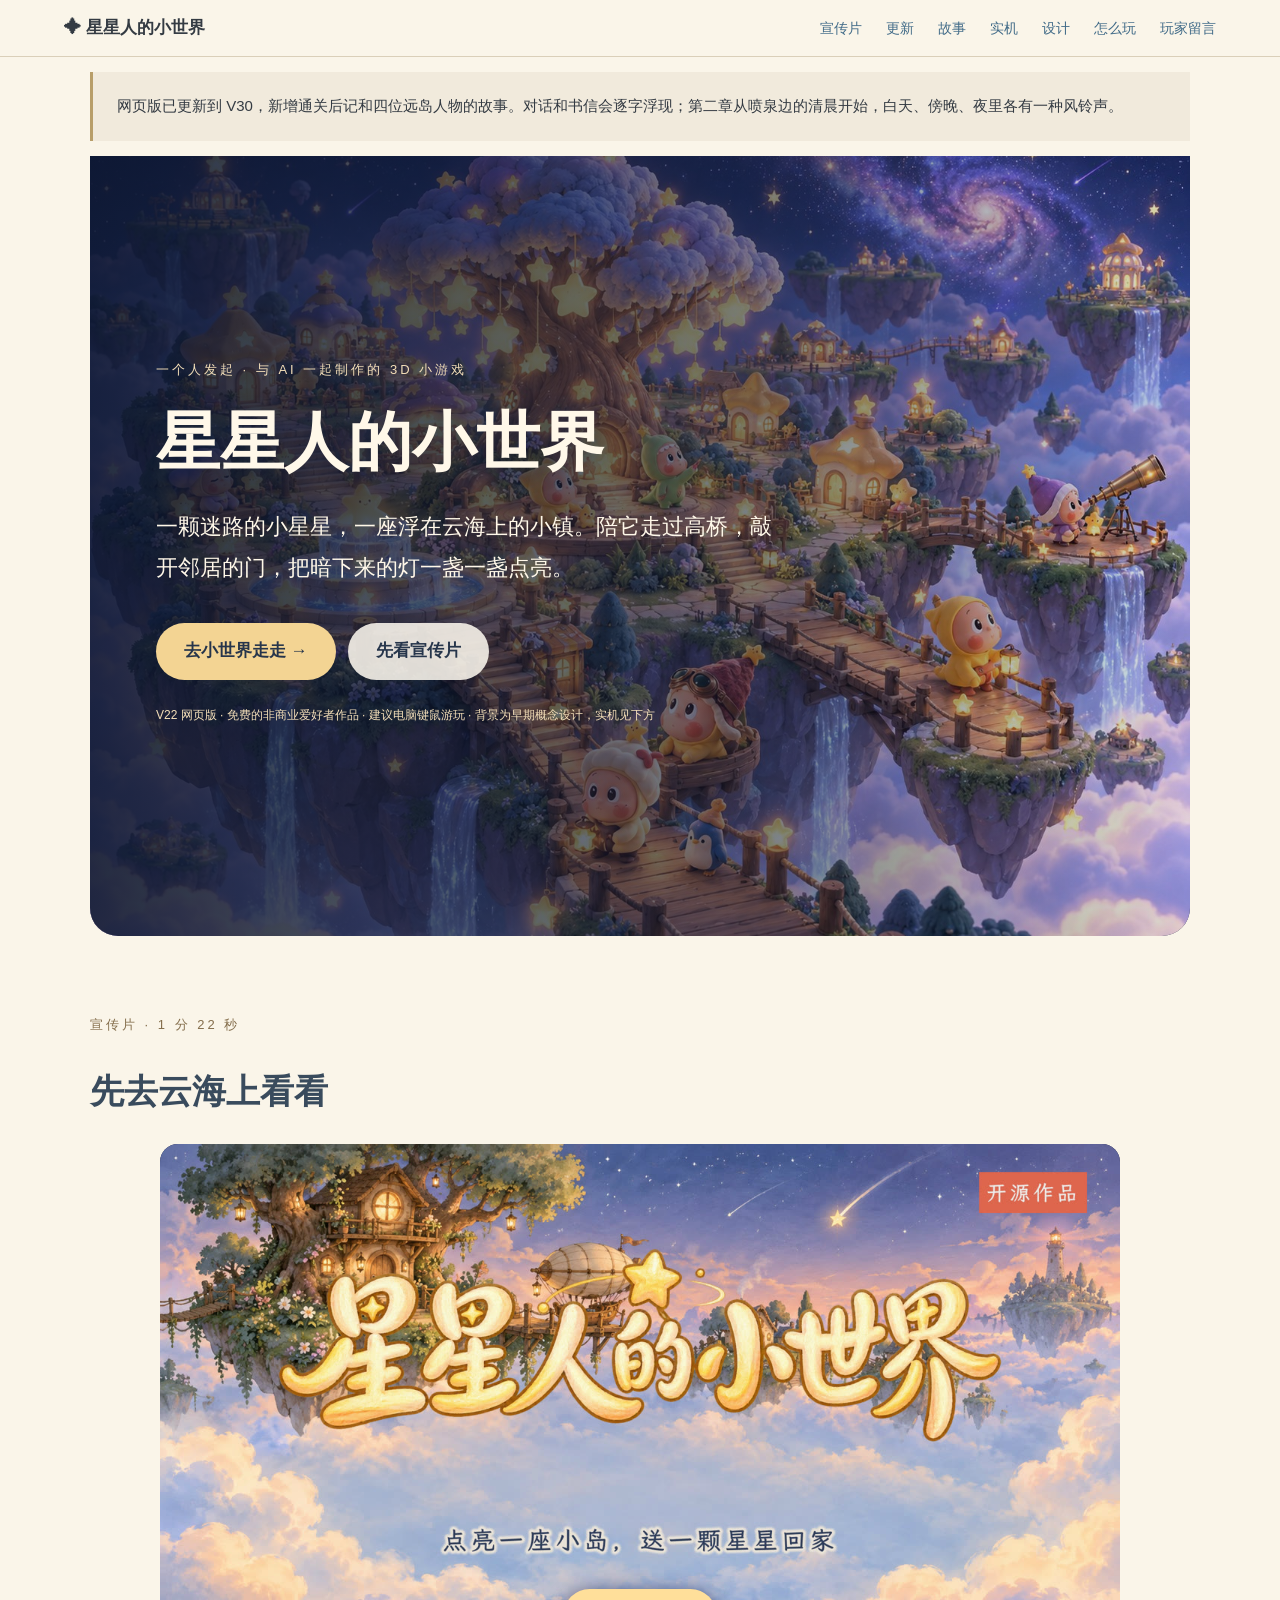
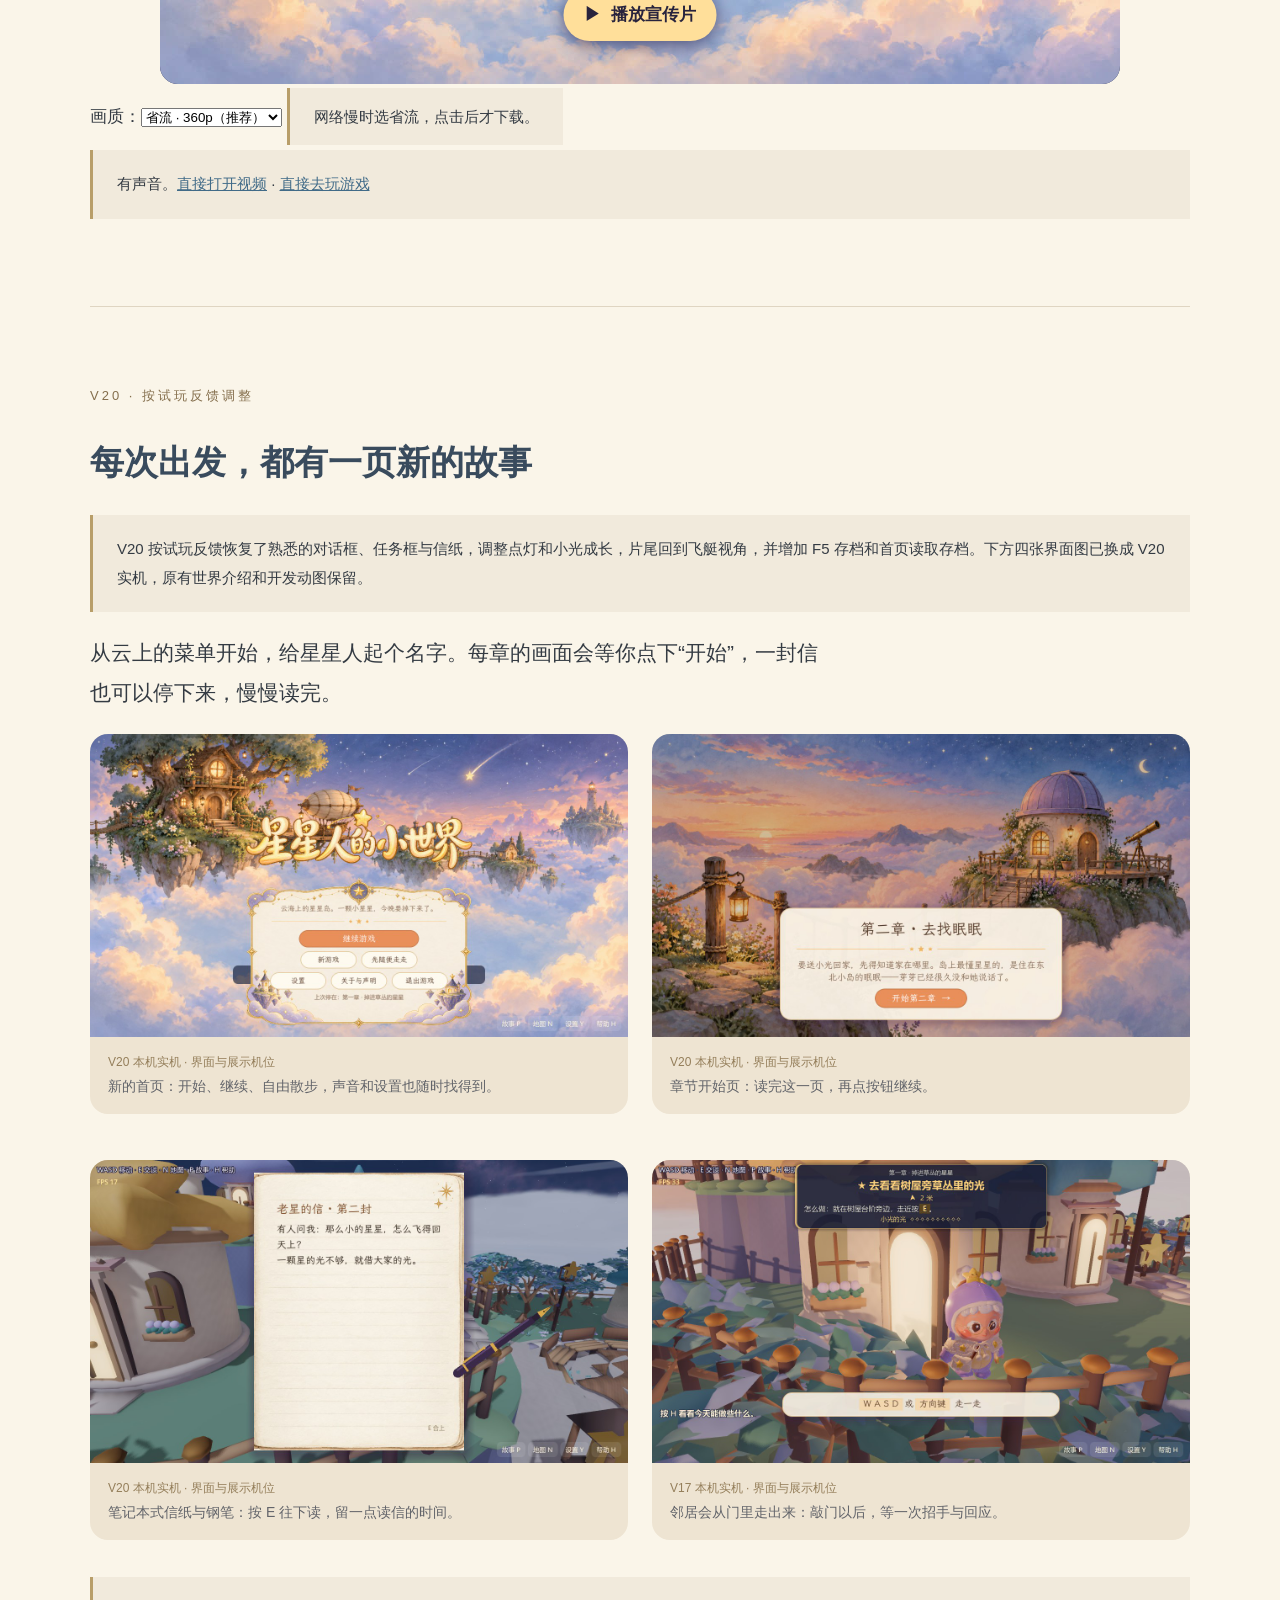
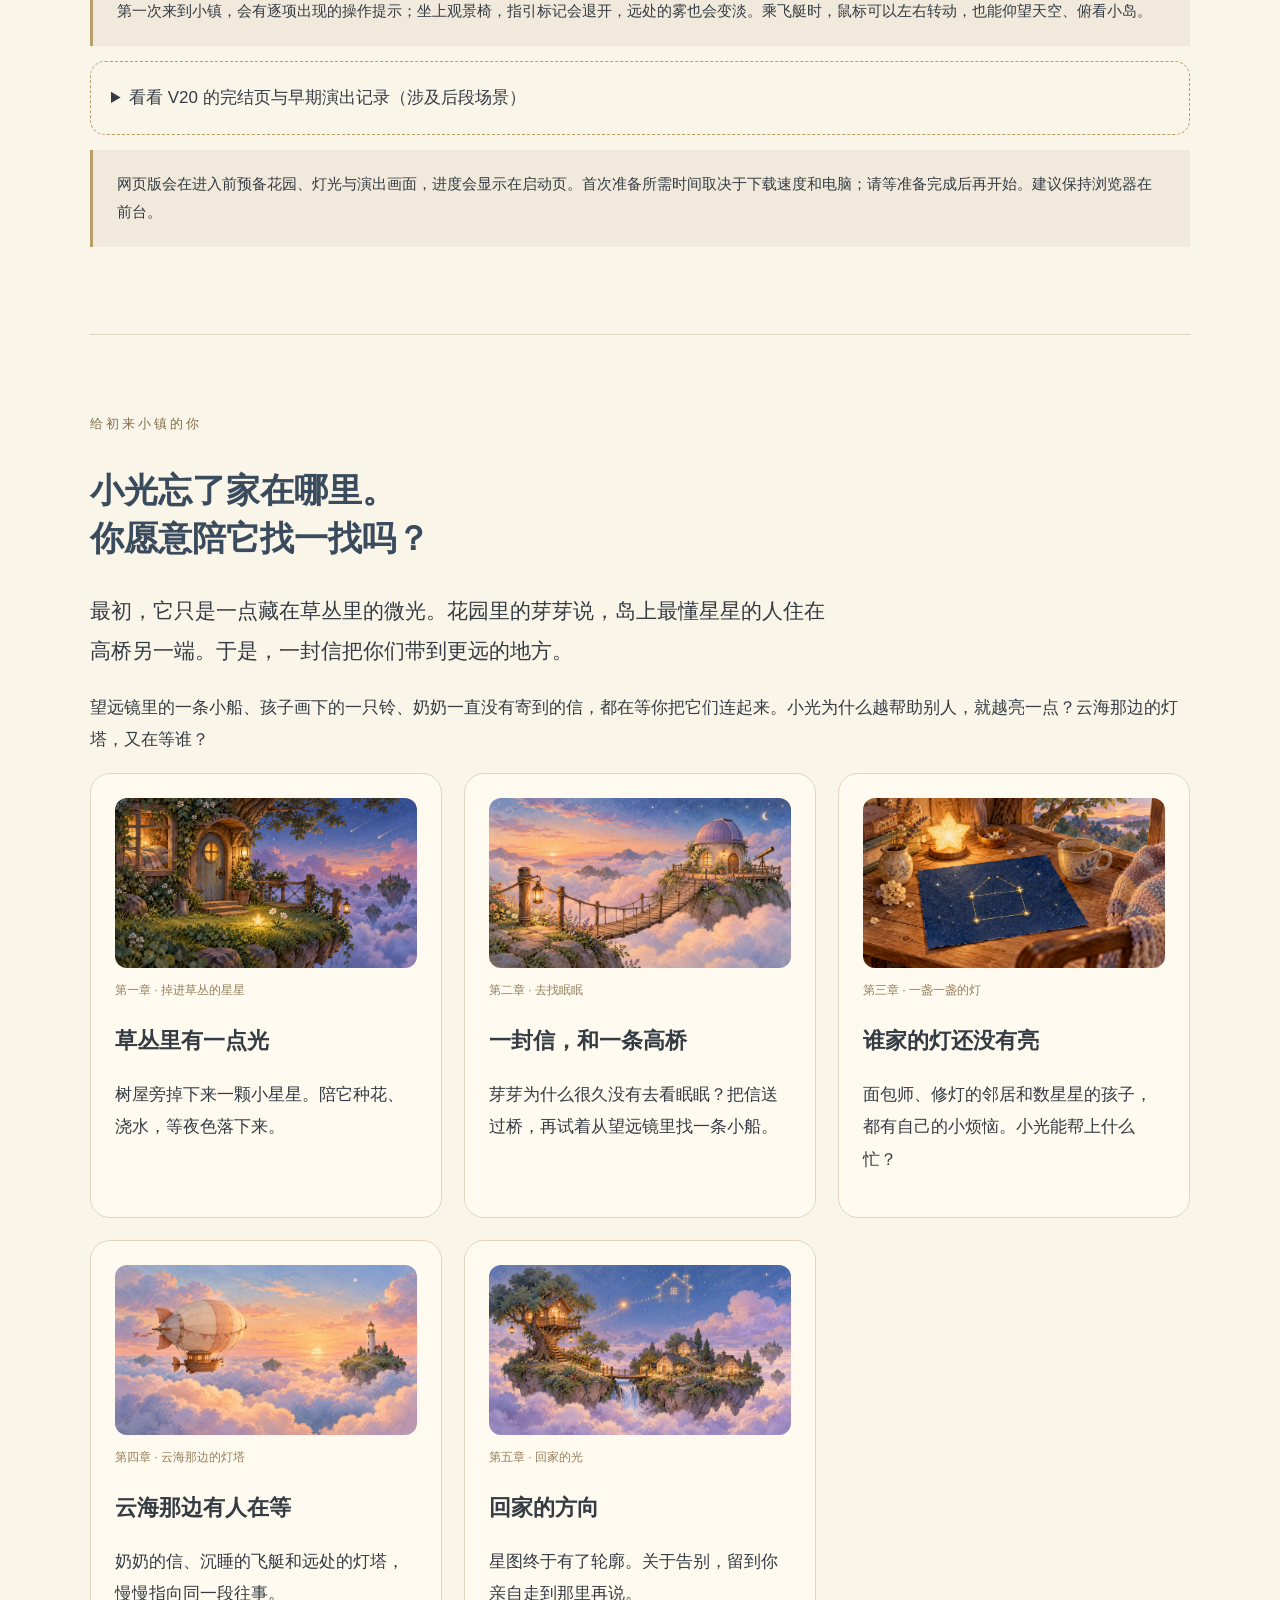
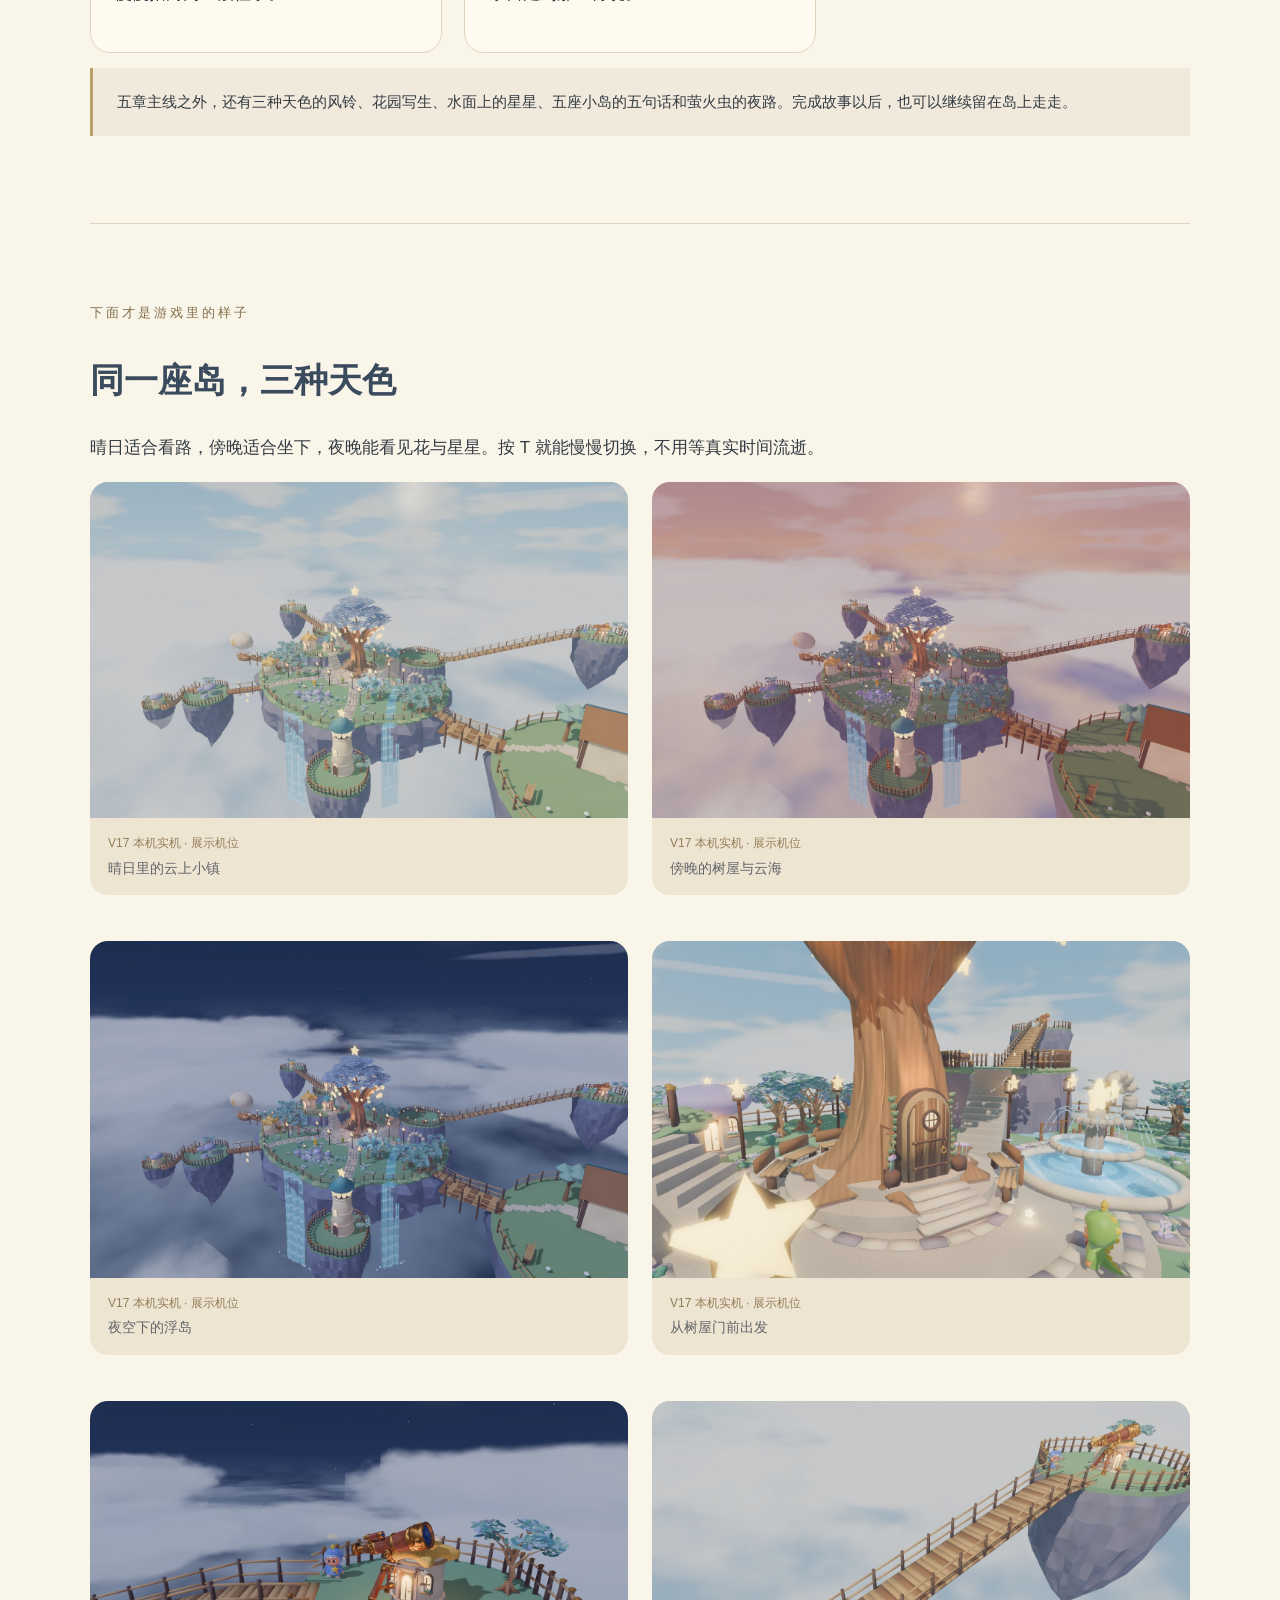
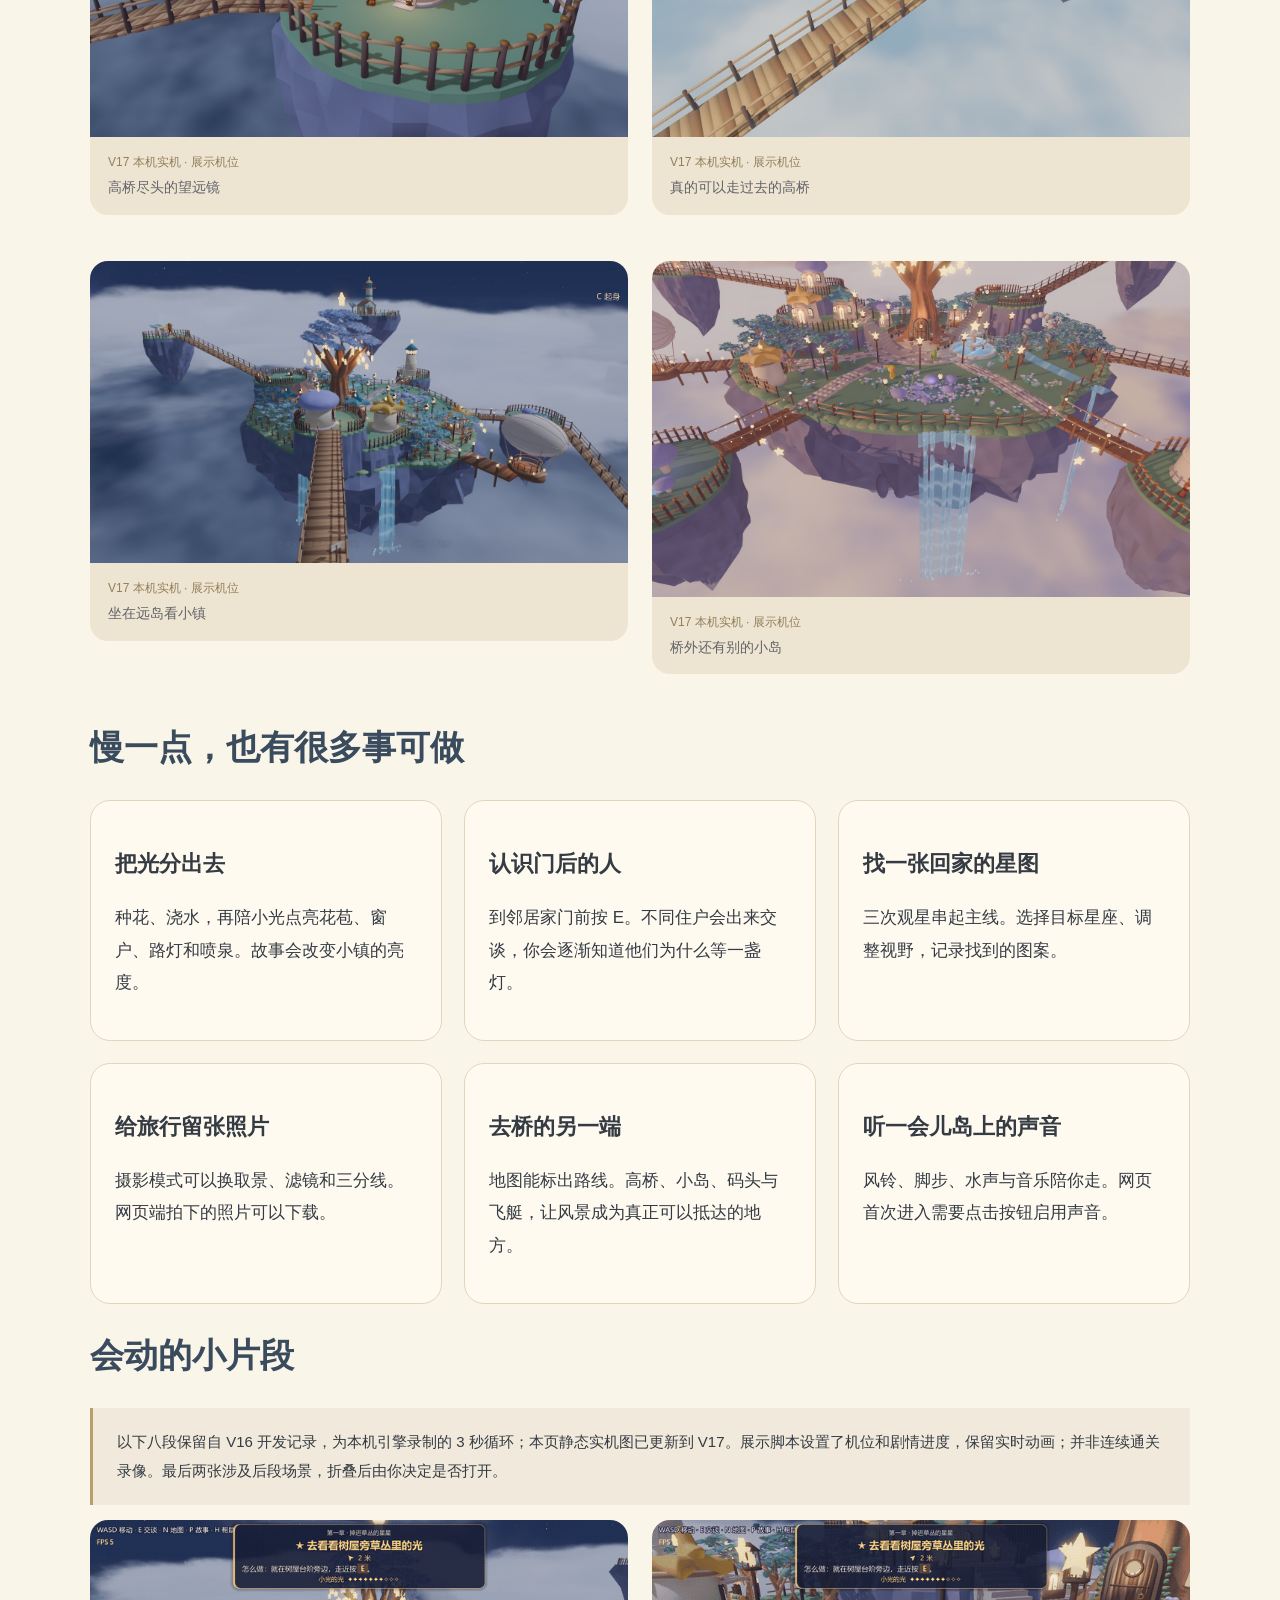
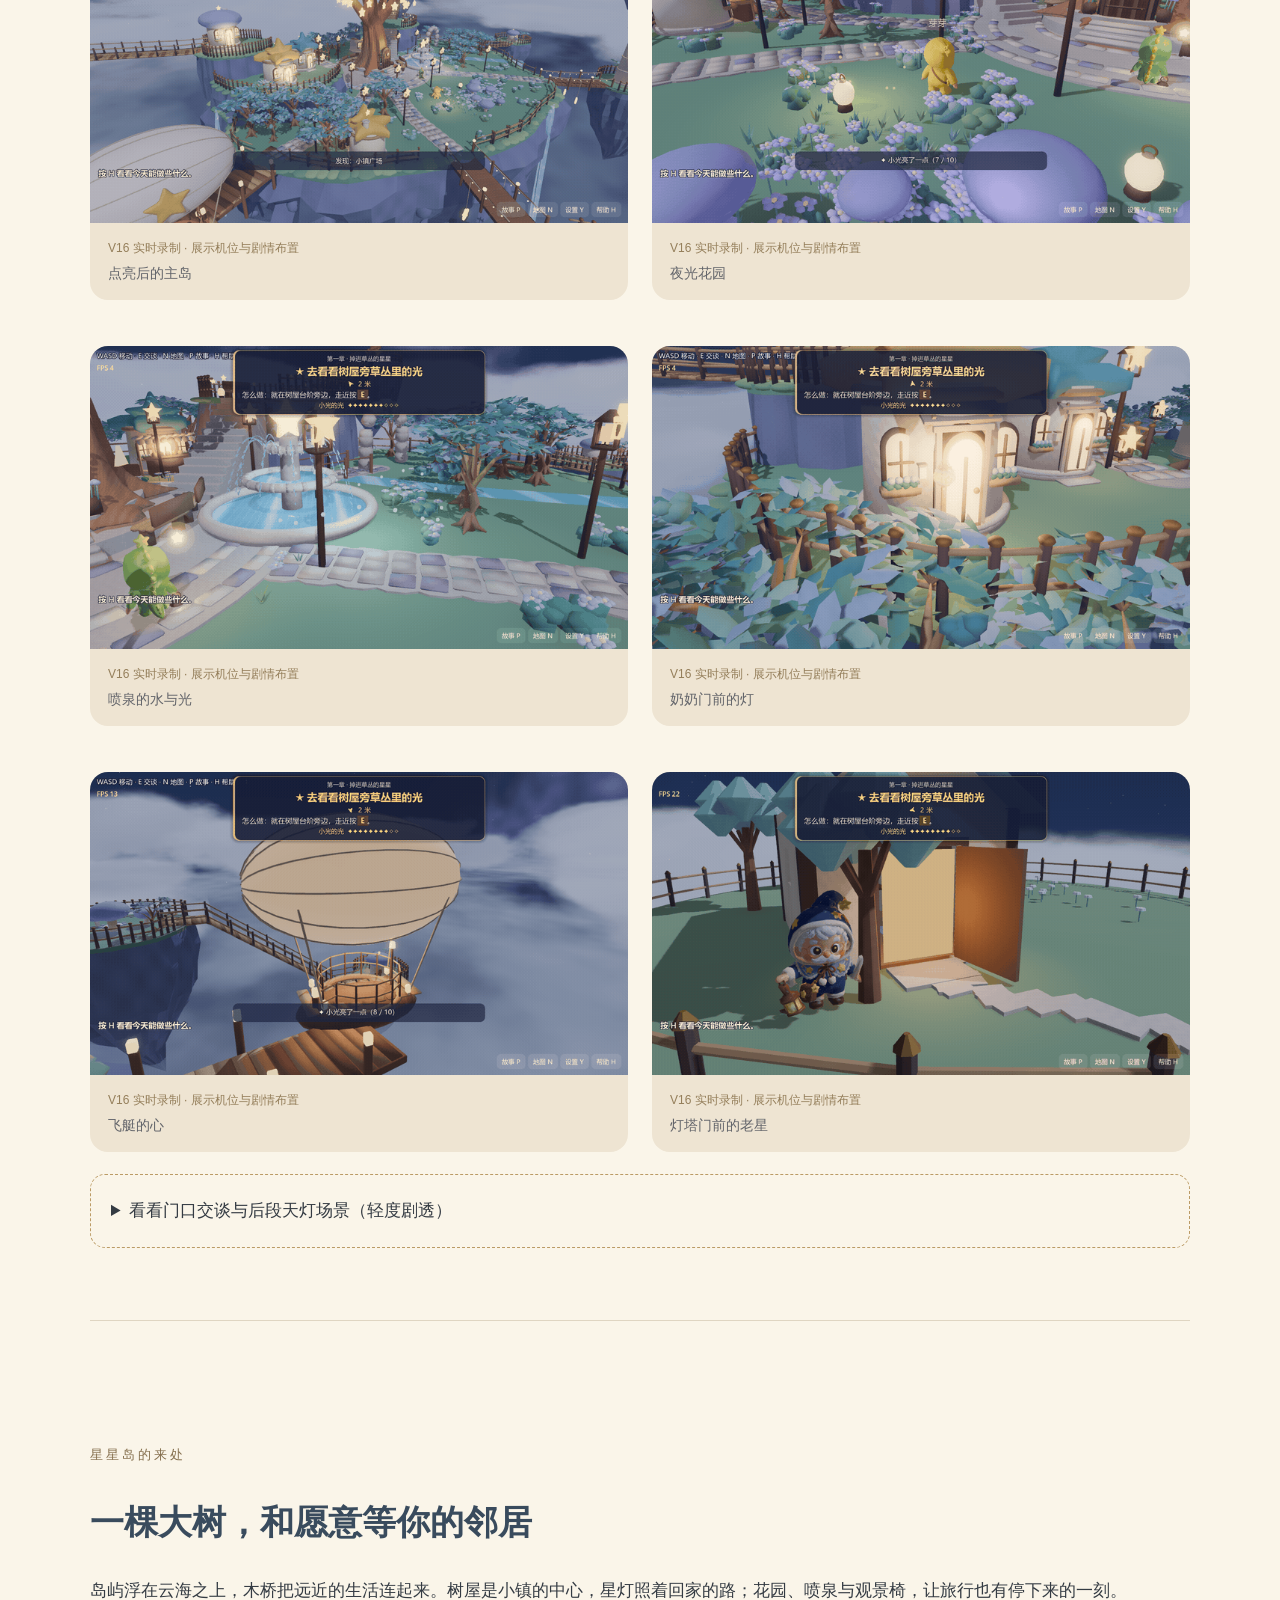
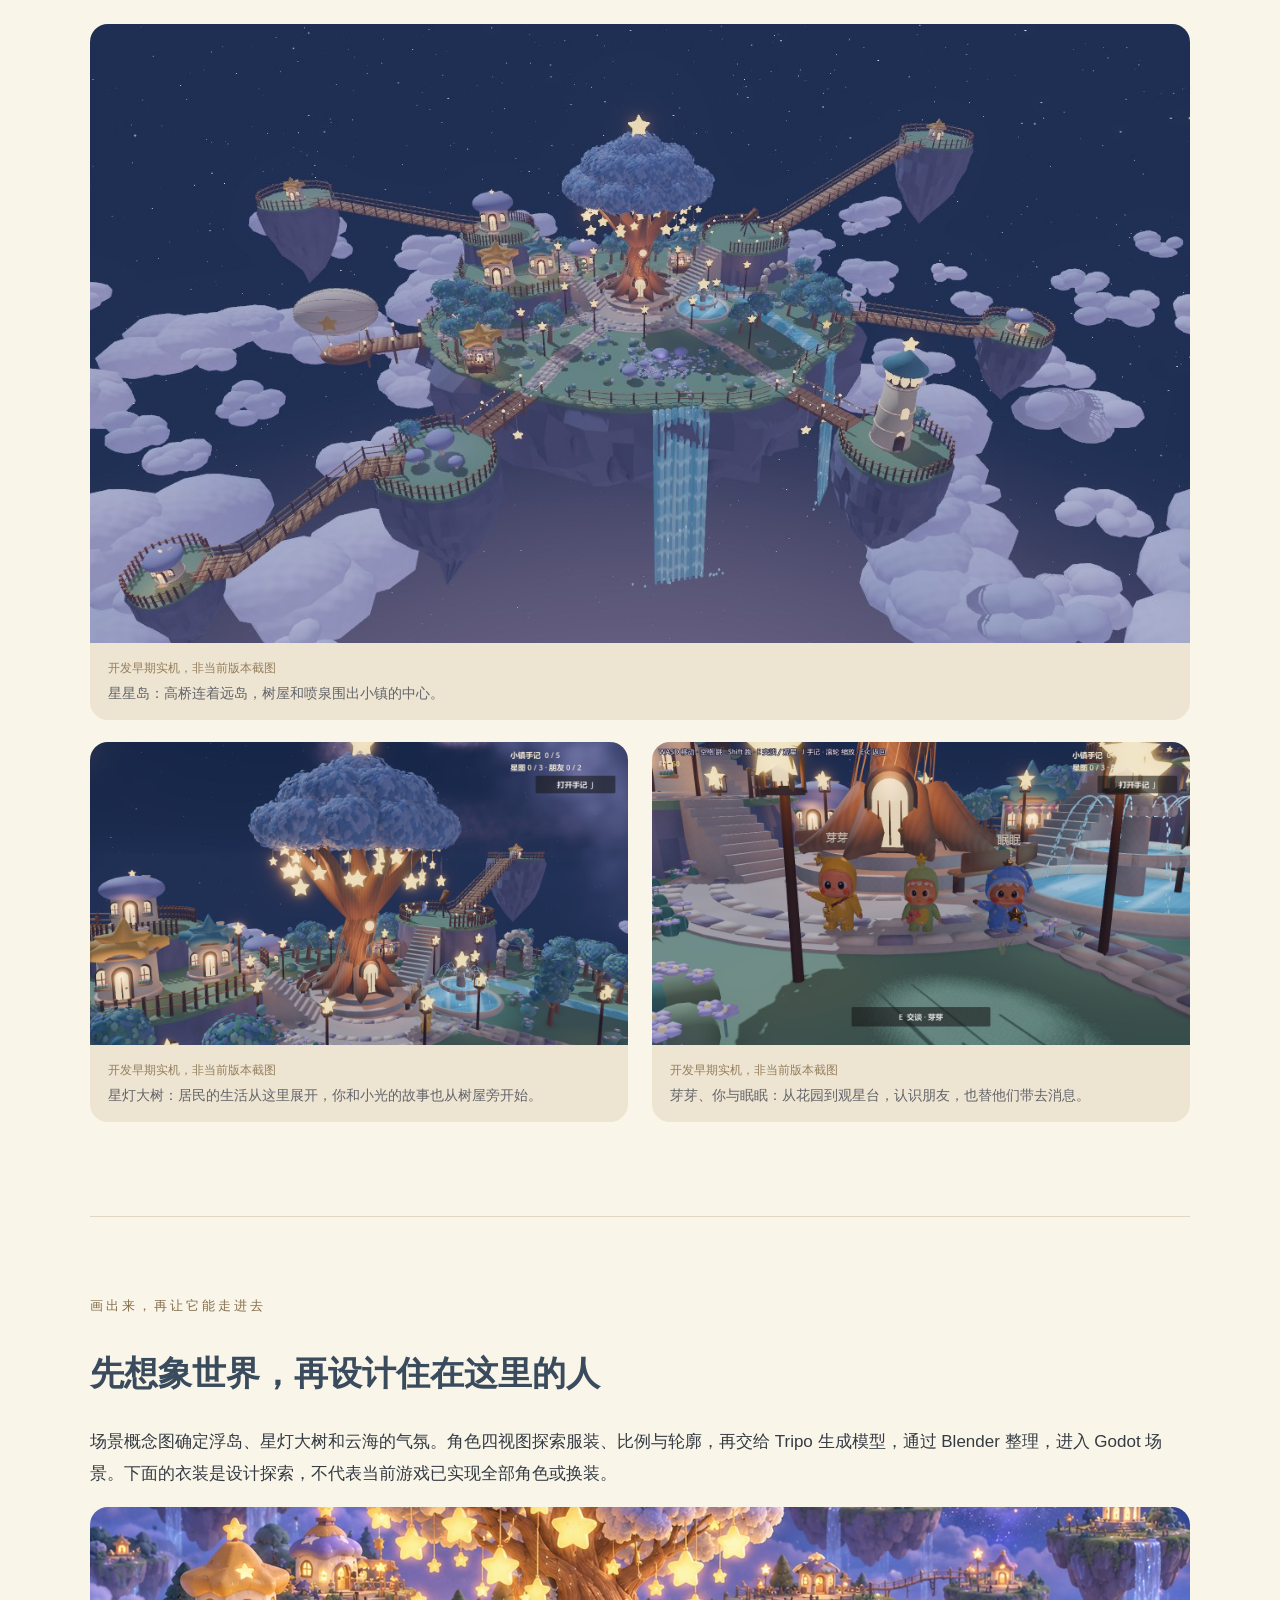
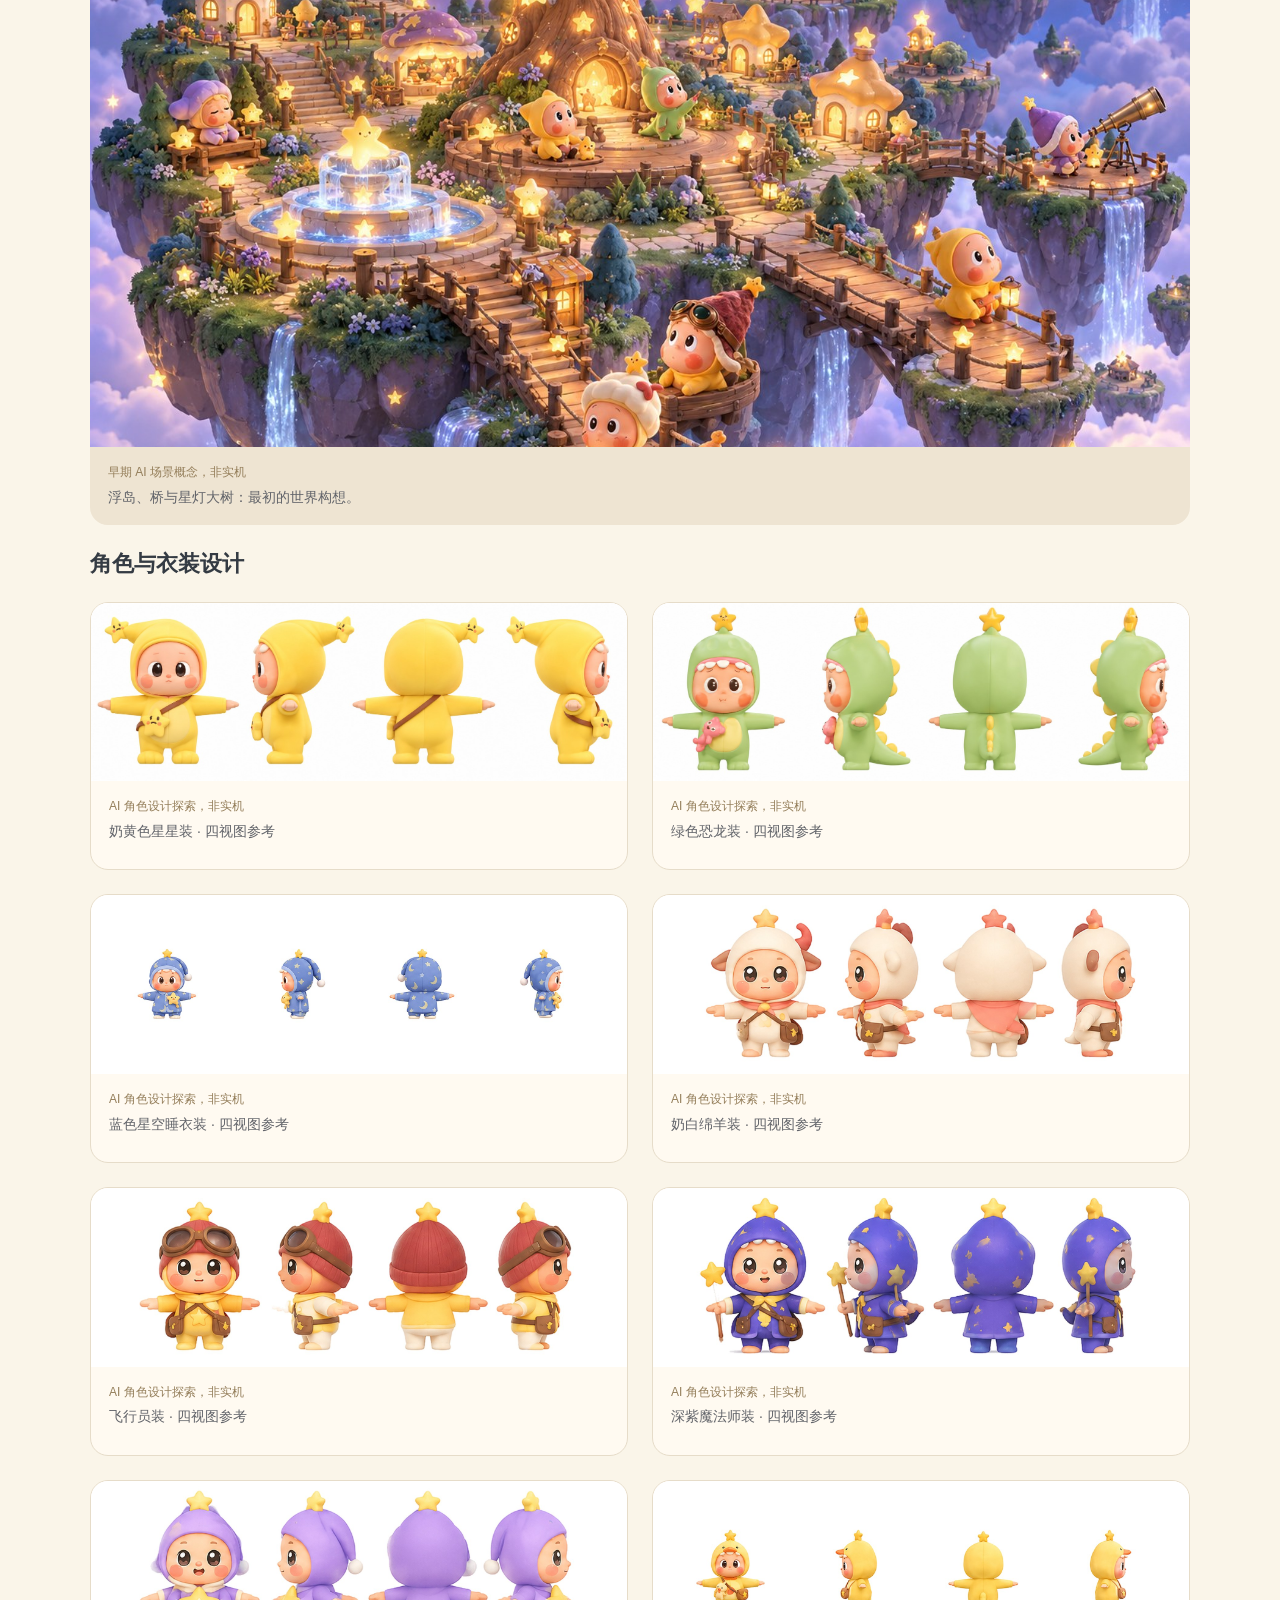
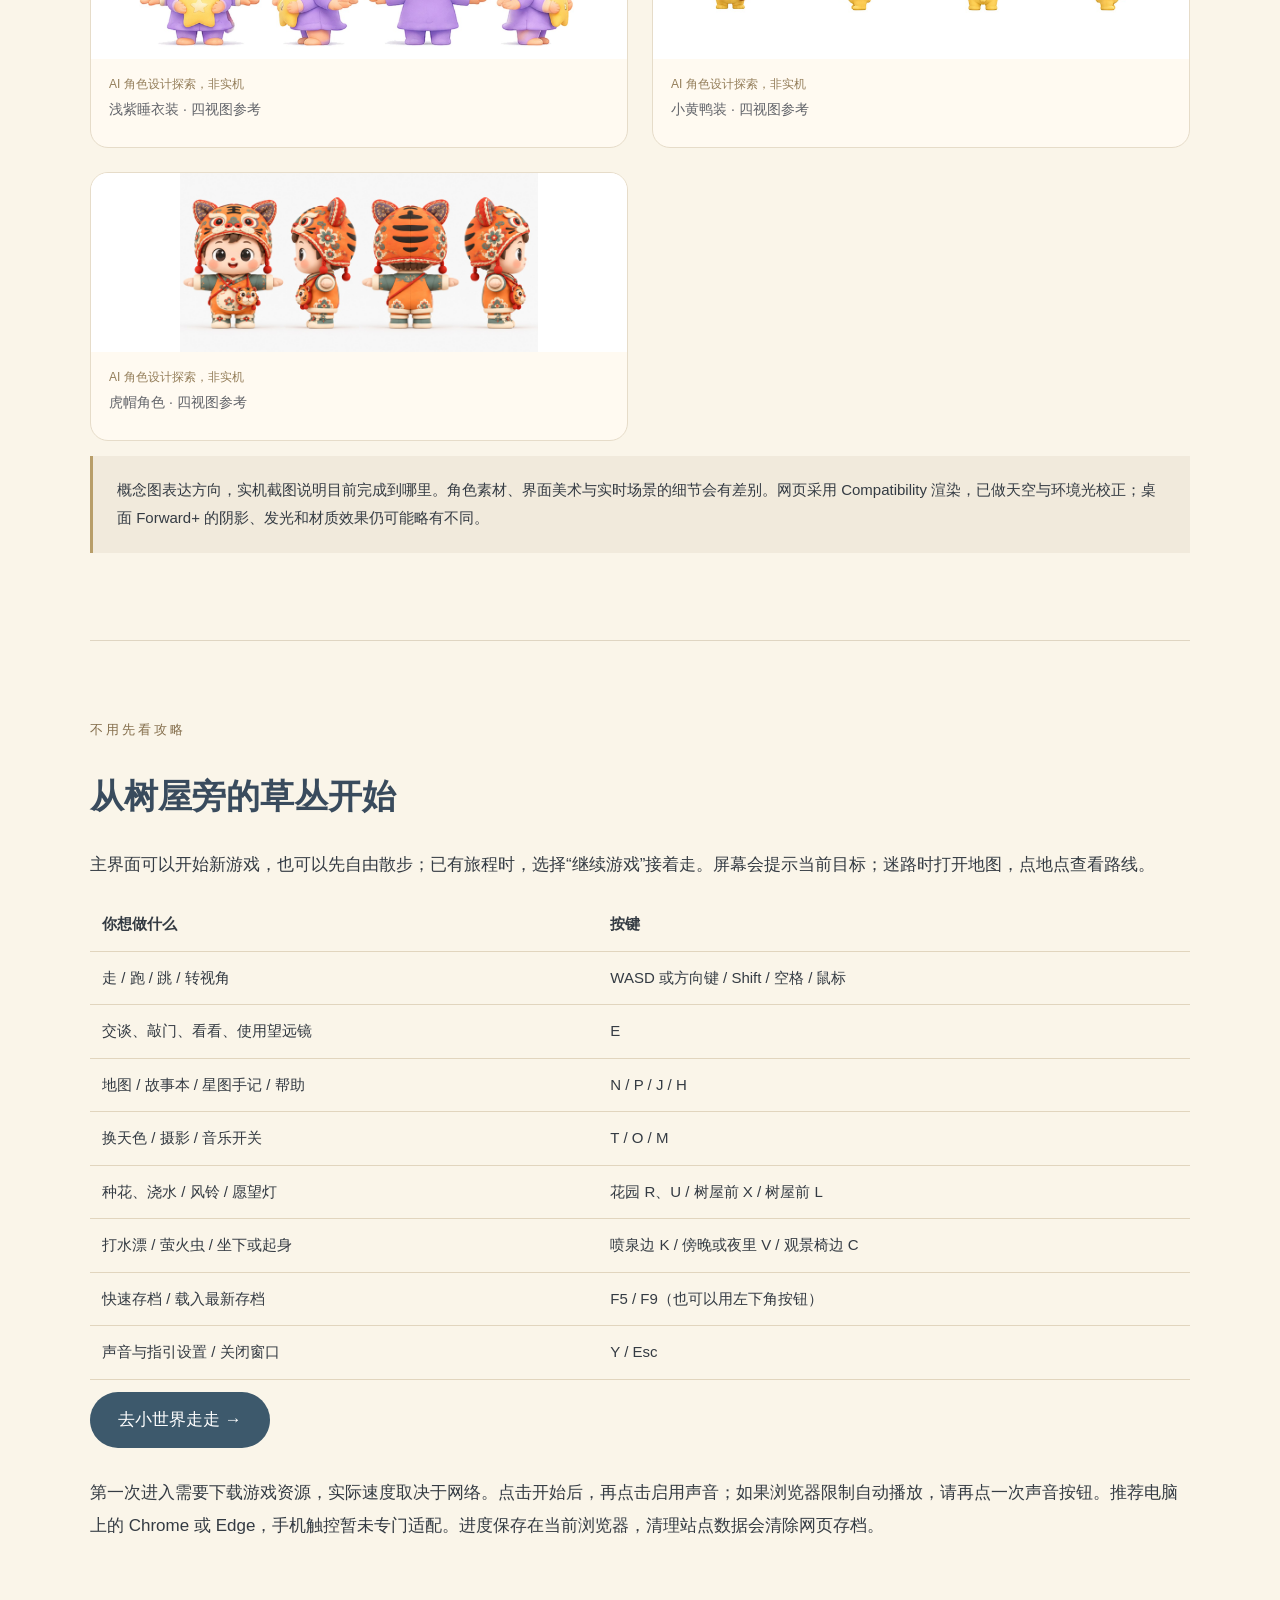
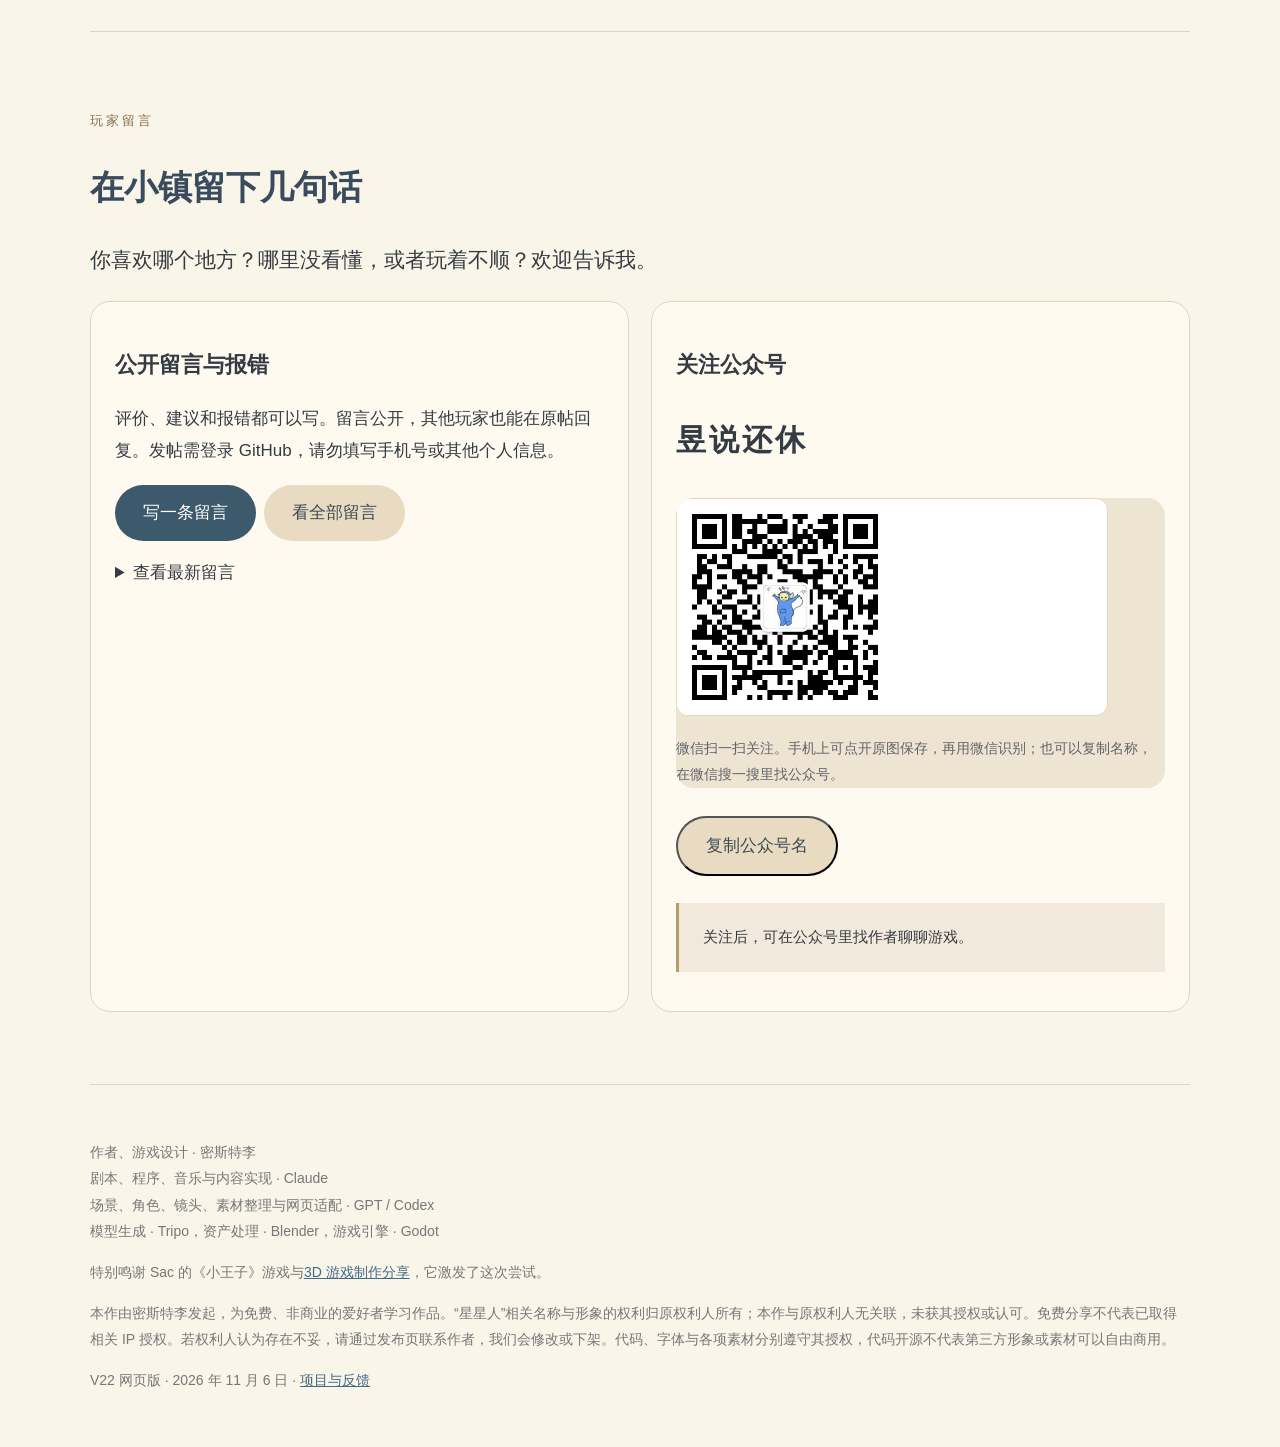
==== commit 13d7ced8: "Merge V30 island stories and prioritize the postscript; stream a lighter trailer" ====
--- a/site/index.html
+++ b/site/index.html
@@ -1,17 +1,17 @@
 <!doctype html><html lang="zh-CN"><meta charset="utf-8"><meta name="viewport" content="width=device-width,initial-scale=1"><title>星星人的小世界 · V20 游戏介绍</title><link rel="icon" href="assets/app_icon.png"><style>*{box-sizing:border-box}html{scroll-behavior:smooth}body{margin:0;background:#faf5e9;color:#343b43;font:17px/1.9 Georgia,"Microsoft YaHei",sans-serif}a{color:#416b88}nav{position:sticky;top:0;z-index:10;background:#faf5e9ed;backdrop-filter:blur(12px);padding:12px 5%;display:flex;gap:24px;align-items:center;border-bottom:1px solid #dacfb9}nav b{margin-right:auto}nav a{text-decoration:none;font-size:14px}main{max-width:1160px;margin:auto;padding:0 30px}section{padding:72px 0;border-bottom:1px solid #dfd5c2}h1{font-size:clamp(34px,5vw,66px);line-height:1.3;margin:15px 0}h2{font-size:34px;line-height:1.4;color:#394b5d}h3{font-size:22px;line-height:1.5}.eyebrow{letter-spacing:3px;color:#846e4c;font-size:13px}.lead{max-width:740px;font-size:21px}.hero{position:relative}.hero img{width:100%;border-radius:0 0 32px 32px;display:block}.hero-text{padding:28px 0 0}.btn{display:inline-block;padding:12px 28px;border-radius:40px;background:#3d596c;color:white;text-decoration:none;margin:12px 12px 12px 0}.light{background:#e8dbc2;color:#3d4c54}.grid{display:grid;grid-template-columns:repeat(2,minmax(0,1fr));gap:24px}.cards{display:grid;grid-template-columns:repeat(3,minmax(0,1fr));gap:22px}article.card{padding:24px;background:#fffaf0;border:1px solid #e1d5be;border-radius:20px}figure{margin:0 0 22px;overflow:hidden;border-radius:18px;background:#eee4d2}figure img{width:100%;display:block}figcaption{padding:14px 18px;font-size:14px;color:#62646a}.tag{display:block;font-size:12px;color:#947e5a}.note{padding:20px 24px;border-left:3px solid #b89e69;background:#f1eadc;font-size:15px}.article{max-width:800px;margin:auto}.article p{margin:25px 0}.article h2{margin-top:65px;font-size:28px}footer{padding:40px 0;font-size:14px;color:#777}.spoiler{border:1px dashed #bb9b65;padding:20px;border-radius:15px}details summary{cursor:pointer}table{width:100%;border-collapse:collapse;font-size:15px}td,th{padding:12px;border-bottom:1px solid #e1d5be;text-align:left}@media(max-width:700px){main{padding:0 18px}nav{gap:12px;flex-wrap:wrap}nav b{width:100%}.grid,.cards{grid-template-columns:1fr}section{padding:45px 0}.lead{font-size:18px}}.hero{position:relative;min-height:min(780px,calc(100svh - 65px));display:flex;align-items:center;isolation:isolate;overflow:hidden;border-radius:0 0 28px 28px;background:#192543}.hero>img{position:absolute;inset:0;width:100%;height:100%;object-fit:cover;object-position:center;z-index:-2;border-radius:0}.hero:after{content:"";position:absolute;inset:0;background:linear-gradient(90deg,rgba(13,23,48,.9),rgba(19,27,51,.54) 63%,rgba(19,27,51,.12));z-index:-1}.hero-text{padding:50px 6%;max-width:850px;color:#fff8e9}.hero h1{font-size:clamp(34px,5vw,64px);text-shadow:0 2px 20px #15244088}.hero .eyebrow,.hero .tag{color:#f4dfb9}.hero .lead{font-size:clamp(18px,2vw,22px);max-width:620px}.hero .btn{background:#f3d493;color:#26354b;font-weight:bold}.hero .light{background:#fdf8efde}.references{display:grid;grid-template-columns:repeat(2,minmax(0,1fr));gap:24px;align-items:start}.references figure{margin:0;background:#fffaf1;border:1px solid #e6dcc9}.references img{aspect-ratio:3/1;object-fit:contain;background:white}.references figcaption{min-height:88px}.concept-scene img{max-height:540px;object-fit:cover;object-position:center}.history{margin-top:45px}.history .grid{align-items:start}.grid{align-items:start}@media(max-width:700px){.hero{min-height:650px}.hero-text{padding:35px 7%}.hero:after{background:linear-gradient(0deg,#111c39ed,#17213e77)}.references{grid-template-columns:1fr}.hero .btn{padding:10px 20px}.hero h1{font-size:36px}}</style><link rel="stylesheet" href="assets/community.css"><script src="assets/community.js" defer></script><nav><b>✦ 星星人的小世界</b><a href="#trailer">宣传片</a><a href="#update">更新</a><a href="#story">故事</a><a href="#world">实机</a><a href="#design">设计</a><a href="#play">怎么玩</a><a href="#feedback">玩家留言</a></nav><main>
-<p class="note">网页版已更新到 V22。对话和书信会逐字浮现；第二章从喷泉边的清晨开始，白天、傍晚、夜里各有一种风铃声。</p><div class="hero"><img fetchpriority="high" src="assets/concept.jpg" alt="浮岛世界早期概念设计，非游戏实机"><div class="hero-text"><span class="eyebrow">一个人发起 · 与 AI 一起制作的 3D 小游戏</span><h1>星星人的小世界</h1><p class="lead">一颗迷路的小星星，一座浮在云海上的小镇。陪它走过高桥，敲开邻居的门，把暗下来的灯一盏一盏点亮。</p><a class="btn" href="play/">去小世界走走 →</a><a class="btn light" href="#trailer">先看宣传片</a><p class="tag">V22 网页版 · 免费的非商业爱好者作品 · 建议电脑键鼠游玩 · 背景为早期概念设计，实机见下方</p></div></div>
+<p class="note">网页版已更新到 V30，新增通关后记和四位远岛人物的故事。对话和书信会逐字浮现；第二章从喷泉边的清晨开始，白天、傍晚、夜里各有一种风铃声。</p><div class="hero"><img fetchpriority="high" src="assets/concept.jpg" alt="浮岛世界早期概念设计，非游戏实机"><div class="hero-text"><span class="eyebrow">一个人发起 · 与 AI 一起制作的 3D 小游戏</span><h1>星星人的小世界</h1><p class="lead">一颗迷路的小星星，一座浮在云海上的小镇。陪它走过高桥，敲开邻居的门，把暗下来的灯一盏一盏点亮。</p><a class="btn" href="play/">去小世界走走 →</a><a class="btn light" href="#trailer">先看宣传片</a><p class="tag">V22 网页版 · 免费的非商业爱好者作品 · 建议电脑键鼠游玩 · 背景为早期概念设计，实机见下方</p></div></div>
 <section id="trailer" aria-labelledby="trailer-title">
   <span class="eyebrow">宣传片 · 1 分 22 秒</span>
   <h2 id="trailer-title">先去云海上看看</h2>
   <div class="trailer-frame">
-    <a id="trailer-start" class="trailer-cover" href="trailer/starworld_trailer.mp4" aria-label="播放《星星人的小世界》宣传片">
+    <a id="trailer-start" class="trailer-cover" href="trailer/starworld_trailer_360.mp4" aria-label="播放《星星人的小世界》宣传片">
       <img loading="lazy" width="1280" height="720" src="trailer/starworld_trailer_poster.jpg" alt="">
       <span class="trailer-play"><span aria-hidden="true">▶</span> 播放宣传片</span>
     </a>
     <video id="trailer-video" hidden controls preload="none" playsinline aria-label="《星星人的小世界》宣传片" poster="trailer/starworld_trailer_poster.jpg"></video>
   </div>
-  <p class="note" id="trailer-status" role="status"></p>
-  <p class="note">有声音。<a href="trailer/starworld_trailer.mp4">直接打开视频</a> · <a href="play/">直接去玩游戏</a></p>
+  <p><label for="trailer-quality">画质：</label><select id="trailer-quality"><option value="360" selected>省流 · 360p（推荐）</option><option value="540">标清 · 540p</option><option value="1080">高清 · 1080p</option></select> <span class="note">网络慢时选省流，点击后才下载。</span></p><p class="note" id="trailer-status" role="status"></p>
+  <p class="note">有声音。<a href="trailer/starworld_trailer_360.mp4">直接打开视频</a> · <a href="play/">直接去玩游戏</a></p>
 </section>
 <section id="update"><span class="eyebrow">V20 · 按试玩反馈调整</span><h2>每次出发，都有一页新的故事</h2><p class="note">V20 按试玩反馈恢复了熟悉的对话框、任务框与信纸，调整点灯和小光成长，片尾回到飞艇视角，并增加 F5 存档和首页读取存档。下方四张界面图已换成 V20 实机，原有世界介绍和开发动图保留。</p><p class="lead">从云上的菜单开始，给星星人起个名字。每章的画面会等你点下“开始”，一封信也可以停下来，慢慢读完。</p><div class="grid"><figure><img loading="lazy" src="assets/v20_home.jpg" alt="新的首页：开始、继续、自由散步，声音和设置也随时找得到。"><figcaption><span class="tag">V20 本机实机 · 界面与展示机位</span>新的首页：开始、继续、自由散步，声音和设置也随时找得到。</figcaption></figure><figure><img loading="lazy" src="assets/v20_chapter.jpg" alt="章节开始页：读完这一页，再点按钮继续。"><figcaption><span class="tag">V20 本机实机 · 界面与展示机位</span>章节开始页：读完这一页，再点按钮继续。</figcaption></figure><figure><img loading="lazy" src="assets/v20_letter.jpg" alt="笔记本式信纸与钢笔：按 E 往下读，留一点读信的时间。"><figcaption><span class="tag">V20 本机实机 · 界面与展示机位</span>笔记本式信纸与钢笔：按 E 往下读，留一点读信的时间。</figcaption></figure><figure><img loading="lazy" src="assets/v17_door.jpg" alt="邻居会从门里走出来：敲门以后，等一次招手与回应。"><figcaption><span class="tag">V17 本机实机 · 界面与展示机位</span>邻居会从门里走出来：敲门以后，等一次招手与回应。</figcaption></figure></div><p class="note">第一次来到小镇，会有逐项出现的操作提示；坐上观景椅，指引标记会退开，远处的雾也会变淡。乘飞艇时，鼠标可以左右转动，也能仰望天空、俯看小岛。</p><details class="spoiler"><summary>看看 V20 的完结页与早期演出记录（涉及后段场景）</summary><p>V20 的片尾围绕飞艇与小光展开。下方广场和天灯图保留为 V17 开发记录，完结页已更新到 V20；具体的故事，留给你自己走到这里。</p><div class="grid"><figure><img loading="lazy" src="assets/v17_square.jpg" alt="小镇居民聚在广场，一起放飞天灯。"><figcaption><span class="tag">V17 实机 · 展示脚本布置后段状态与机位，非连续通关录像</span>小镇居民聚在广场，一起放飞天灯。</figcaption></figure><figure><img loading="lazy" src="assets/v17_lanterns.jpg" alt="飞艇周围亮起天灯，岛上的路与窗灯仍然看得见。"><figcaption><span class="tag">V17 实机 · 展示脚本布置后段状态与机位，非连续通关录像</span>飞艇周围亮起天灯，岛上的路与窗灯仍然看得见。</figcaption></figure><figure><img loading="lazy" src="assets/v20_finale.jpg" alt="故事结束以后，可以继续散步，也可以打开还没完成的小故事。"><figcaption><span class="tag">V20 实机 · 展示脚本布置后段状态与机位，非连续通关录像</span>故事结束以后，可以继续散步，也可以打开还没完成的小故事。</figcaption></figure></div><p><a class="btn" href="play/?preview=ending">单独体验小光的归途 →</a></p><p class="note">此入口含剧情结尾，从码头直接开始，不会更改原来的旅程；关闭后重新打开即可再看。</p></details><p class="note">网页版会在进入前预备花园、灯光与演出画面，进度会显示在启动页。首次准备所需时间取决于下载速度和电脑；请等准备完成后再开始。建议保持浏览器在前台。</p></section><section id="story"><span class="eyebrow">给初来小镇的你</span><h2>小光忘了家在哪里。<br>你愿意陪它找一找吗？</h2><p class="lead">最初，它只是一点藏在草丛里的微光。花园里的芽芽说，岛上最懂星星的人住在高桥另一端。于是，一封信把你们带到更远的地方。</p><p>望远镜里的一条小船、孩子画下的一只铃、奶奶一直没有寄到的信，都在等你把它们连起来。小光为什么越帮助别人，就越亮一点？云海那边的灯塔，又在等谁？</p><div class="cards"><article class="card"><img loading="lazy" src="assets/chapter1.jpg" style="width:100%;border-radius:12px" alt="第1章美术"><span class="tag">第一章 · 掉进草丛的星星</span><h3>草丛里有一点光</h3><p>树屋旁掉下来一颗小星星。陪它种花、浇水，等夜色落下来。</p></article><article class="card"><img loading="lazy" src="assets/chapter2.jpg" style="width:100%;border-radius:12px" alt="第2章美术"><span class="tag">第二章 · 去找眠眠</span><h3>一封信，和一条高桥</h3><p>芽芽为什么很久没有去看眠眠？把信送过桥，再试着从望远镜里找一条小船。</p></article><article class="card"><img loading="lazy" src="assets/chapter3.jpg" style="width:100%;border-radius:12px" alt="第3章美术"><span class="tag">第三章 · 一盏一盏的灯</span><h3>谁家的灯还没有亮</h3><p>面包师、修灯的邻居和数星星的孩子，都有自己的小烦恼。小光能帮上什么忙？</p></article><article class="card"><img loading="lazy" src="assets/chapter4.jpg" style="width:100%;border-radius:12px" alt="第4章美术"><span class="tag">第四章 · 云海那边的灯塔</span><h3>云海那边有人在等</h3><p>奶奶的信、沉睡的飞艇和远处的灯塔，慢慢指向同一段往事。</p></article><article class="card"><img loading="lazy" src="assets/chapter5.jpg" style="width:100%;border-radius:12px" alt="第5章美术"><span class="tag">第五章 · 回家的光</span><h3>回家的方向</h3><p>星图终于有了轮廓。关于告别，留到你亲自走到那里再说。</p></article></div><p class="note">五章主线之外，还有三种天色的风铃、花园写生、水面上的星星、五座小岛的五句话和萤火虫的夜路。完成故事以后，也可以继续留在岛上走走。</p></section><section id="world"><span class="eyebrow">下面才是游戏里的样子</span><h2>同一座岛，三种天色</h2><p>晴日适合看路，傍晚适合坐下，夜晚能看见花与星星。按 T 就能慢慢切换，不用等真实时间流逝。</p><div class="grid"><figure><img loading="lazy" src="assets/day.jpg" alt="晴日里的云上小镇"><figcaption><span class="tag">V17 本机实机 · 展示机位</span>晴日里的云上小镇</figcaption></figure><figure><img loading="lazy" src="assets/dusk.jpg" alt="傍晚的树屋与云海"><figcaption><span class="tag">V17 本机实机 · 展示机位</span>傍晚的树屋与云海</figcaption></figure><figure><img loading="lazy" src="assets/night.jpg" alt="夜空下的浮岛"><figcaption><span class="tag">V17 本机实机 · 展示机位</span>夜空下的浮岛</figcaption></figure><figure><img loading="lazy" src="assets/treehouse.jpg" alt="从树屋门前出发"><figcaption><span class="tag">V17 本机实机 · 展示机位</span>从树屋门前出发</figcaption></figure><figure><img loading="lazy" src="assets/observatory.jpg" alt="高桥尽头的望远镜"><figcaption><span class="tag">V17 本机实机 · 展示机位</span>高桥尽头的望远镜</figcaption></figure><figure><img loading="lazy" src="assets/bridge.jpg" alt="真的可以走过去的高桥"><figcaption><span class="tag">V17 本机实机 · 展示机位</span>真的可以走过去的高桥</figcaption></figure><figure><img loading="lazy" src="assets/chair.jpg" alt="坐在远岛看小镇"><figcaption><span class="tag">V17 本机实机 · 展示机位</span>坐在远岛看小镇</figcaption></figure><figure><img loading="lazy" src="assets/islands.jpg" alt="桥外还有别的小岛"><figcaption><span class="tag">V17 本机实机 · 展示机位</span>桥外还有别的小岛</figcaption></figure></div><h2>慢一点，也有很多事可做</h2><div class="cards"><article class="card"><h3>把光分出去</h3><p>种花、浇水，再陪小光点亮花苞、窗户、路灯和喷泉。故事会改变小镇的亮度。</p></article><article class="card"><h3>认识门后的人</h3><p>到邻居家门前按 E。不同住户会出来交谈，你会逐渐知道他们为什么等一盏灯。</p></article><article class="card"><h3>找一张回家的星图</h3><p>三次观星串起主线。选择目标星座、调整视野，记录找到的图案。</p></article><article class="card"><h3>给旅行留张照片</h3><p>摄影模式可以换取景、滤镜和三分线。网页端拍下的照片可以下载。</p></article><article class="card"><h3>去桥的另一端</h3><p>地图能标出路线。高桥、小岛、码头与飞艇，让风景成为真正可以抵达的地方。</p></article><article class="card"><h3>听一会儿岛上的声音</h3><p>风铃、脚步、水声与音乐陪你走。网页首次进入需要点击按钮启用声音。</p></article></div><h2>会动的小片段</h2><p class="note">以下八段保留自 V16 开发记录，为本机引擎录制的 3 秒循环；本页静态实机图已更新到 V17。展示脚本设置了机位和剧情进度，保留实时动画；并非连续通关录像。最后两张涉及后段场景，折叠后由你决定是否打开。</p><div class="grid"><figure><img loading="lazy" src="assets/01_点亮后的主岛.gif" alt="点亮后的主岛"><figcaption><span class="tag">V16 实时录制 · 展示机位与剧情布置</span>点亮后的主岛</figcaption></figure><figure><img loading="lazy" src="assets/02_夜光花园.gif" alt="夜光花园"><figcaption><span class="tag">V16 实时录制 · 展示机位与剧情布置</span>夜光花园</figcaption></figure><figure><img loading="lazy" src="assets/03_喷泉的水与光.gif" alt="喷泉的水与光"><figcaption><span class="tag">V16 实时录制 · 展示机位与剧情布置</span>喷泉的水与光</figcaption></figure><figure><img loading="lazy" src="assets/04_奶奶门前的灯.gif" alt="奶奶门前的灯"><figcaption><span class="tag">V16 实时录制 · 展示机位与剧情布置</span>奶奶门前的灯</figcaption></figure><figure><img loading="lazy" src="assets/05_飞艇的心.gif" alt="飞艇的心"><figcaption><span class="tag">V16 实时录制 · 展示机位与剧情布置</span>飞艇的心</figcaption></figure><figure><img loading="lazy" src="assets/06_灯塔门前的老星.gif" alt="灯塔门前的老星"><figcaption><span class="tag">V16 实时录制 · 展示机位与剧情布置</span>灯塔门前的老星</figcaption></figure></div><details class="spoiler"><summary>看看门口交谈与后段天灯场景（轻度剧透）</summary><div class="grid"><figure><img loading="lazy" src="assets/07_门口的交谈.gif" alt="门口的交谈"><figcaption><span class="tag">V16 实时录制 · 后段场景</span>门口的交谈</figcaption></figure><figure><img loading="lazy" src="assets/08_云海上方的天灯.gif" alt="云海上方的天灯"><figcaption><span class="tag">V16 实时录制 · 后段场景</span>云海上方的天灯</figcaption></figure></div></details></section><section class="history"><span class="eyebrow">星星岛的来处</span><h2>一棵大树，和愿意等你的邻居</h2><p>岛屿浮在云海之上，木桥把远近的生活连起来。树屋是小镇的中心，星灯照着回家的路；花园、喷泉与观景椅，让旅行也有停下来的一刻。</p><figure><img loading="lazy" src="assets/history_island.jpg" alt="星星岛：高桥连着远岛，树屋和喷泉围出小镇的中心。"><figcaption><span class="tag">开发早期实机，非当前版本截图</span>星星岛：高桥连着远岛，树屋和喷泉围出小镇的中心。</figcaption></figure><div class="grid"><figure><img loading="lazy" src="assets/history_tree.jpg" alt="星灯大树：居民的生活从这里展开，你和小光的故事也从树屋旁开始。"><figcaption><span class="tag">开发早期实机，非当前版本截图</span>星灯大树：居民的生活从这里展开，你和小光的故事也从树屋旁开始。</figcaption></figure><figure><img loading="lazy" src="assets/history_friends.jpg" alt="芽芽、你与眠眠：从花园到观星台，认识朋友，也替他们带去消息。"><figcaption><span class="tag">开发早期实机，非当前版本截图</span>芽芽、你与眠眠：从花园到观星台，认识朋友，也替他们带去消息。</figcaption></figure></div></section><section id="design"><span class="eyebrow">画出来，再让它能走进去</span><h2>先想象世界，再设计住在这里的人</h2><p>场景概念图确定浮岛、星灯大树和云海的气氛。角色四视图探索服装、比例与轮廓，再交给 Tripo 生成模型，通过 Blender 整理，进入 Godot 场景。下面的衣装是设计探索，不代表当前游戏已实现全部角色或换装。</p><div class="concept-scene"><figure><img loading="lazy" src="assets/concept.jpg" alt="浮岛、桥与星灯大树：最初的世界构想。"><figcaption><span class="tag">早期 AI 场景概念，非实机</span>浮岛、桥与星灯大树：最初的世界构想。</figcaption></figure></div><h3>角色与衣装设计</h3><div class="references"><figure><img loading="lazy" src="assets/star_views.jpg" alt="奶黄色星星装 · 四视图参考"><figcaption><span class="tag">AI 角色设计探索，非实机</span>奶黄色星星装 · 四视图参考</figcaption></figure><figure><img loading="lazy" src="assets/dino_views.jpg" alt="绿色恐龙装 · 四视图参考"><figcaption><span class="tag">AI 角色设计探索，非实机</span>绿色恐龙装 · 四视图参考</figcaption></figure><figure><img loading="lazy" src="assets/blue_views.jpg" alt="蓝色星空睡衣装 · 四视图参考"><figcaption><span class="tag">AI 角色设计探索，非实机</span>蓝色星空睡衣装 · 四视图参考</figcaption></figure><figure><img loading="lazy" src="assets/sheep_views.jpg" alt="奶白绵羊装 · 四视图参考"><figcaption><span class="tag">AI 角色设计探索，非实机</span>奶白绵羊装 · 四视图参考</figcaption></figure><figure><img loading="lazy" src="assets/pilot_views.jpg" alt="飞行员装 · 四视图参考"><figcaption><span class="tag">AI 角色设计探索，非实机</span>飞行员装 · 四视图参考</figcaption></figure><figure><img loading="lazy" src="assets/wizard_views.jpg" alt="深紫魔法师装 · 四视图参考"><figcaption><span class="tag">AI 角色设计探索，非实机</span>深紫魔法师装 · 四视图参考</figcaption></figure><figure><img loading="lazy" src="assets/lilac_views.jpg" alt="浅紫睡衣装 · 四视图参考"><figcaption><span class="tag">AI 角色设计探索，非实机</span>浅紫睡衣装 · 四视图参考</figcaption></figure><figure><img loading="lazy" src="assets/duck_views.jpg" alt="小黄鸭装 · 四视图参考"><figcaption><span class="tag">AI 角色设计探索，非实机</span>小黄鸭装 · 四视图参考</figcaption></figure><figure><img loading="lazy" src="assets/tiger_views.jpg" alt="虎帽角色 · 四视图参考"><figcaption><span class="tag">AI 角色设计探索，非实机</span>虎帽角色 · 四视图参考</figcaption></figure></div><p class="note">概念图表达方向，实机截图说明目前完成到哪里。角色素材、界面美术与实时场景的细节会有差别。网页采用 Compatibility 渲染，已做天空与环境光校正；桌面 Forward+ 的阴影、发光和材质效果仍可能略有不同。</p></section><section id="play"><span class="eyebrow">不用先看攻略</span><h2>从树屋旁的草丛开始</h2><p>主界面可以开始新游戏，也可以先自由散步；已有旅程时，选择“继续游戏”接着走。屏幕会提示当前目标；迷路时打开地图，点地点查看路线。</p><table><tr><th>你想做什么</th><th>按键</th></tr><tr><td>走 / 跑 / 跳 / 转视角</td><td>WASD 或方向键 / Shift / 空格 / 鼠标</td></tr><tr><td>交谈、敲门、看看、使用望远镜</td><td>E</td></tr><tr><td>地图 / 故事本 / 星图手记 / 帮助</td><td>N / P / J / H</td></tr><tr><td>换天色 / 摄影 / 音乐开关</td><td>T / O / M</td></tr><tr><td>种花、浇水 / 风铃 / 愿望灯</td><td>花园 R、U / 树屋前 X / 树屋前 L</td></tr><tr><td>打水漂 / 萤火虫 / 坐下或起身</td><td>喷泉边 K / 傍晚或夜里 V / 观景椅边 C</td></tr><tr><td>快速存档 / 载入最新存档</td><td>F5 / F9（也可以用左下角按钮）</td></tr><tr><td>声音与指引设置 / 关闭窗口</td><td>Y / Esc</td></tr></table><a class="btn" href="play/">去小世界走走 →</a><p>第一次进入需要下载游戏资源，实际速度取决于网络。点击开始后，再点击启用声音；如果浏览器限制自动播放，请再点一次声音按钮。推荐电脑上的 Chrome 或 Edge，手机触控暂未专门适配。进度保存在当前浏览器，清理站点数据会清除网页存档。</p></section><section id="feedback" aria-labelledby="feedback-title">
   <span class="eyebrow">玩家留言</span>
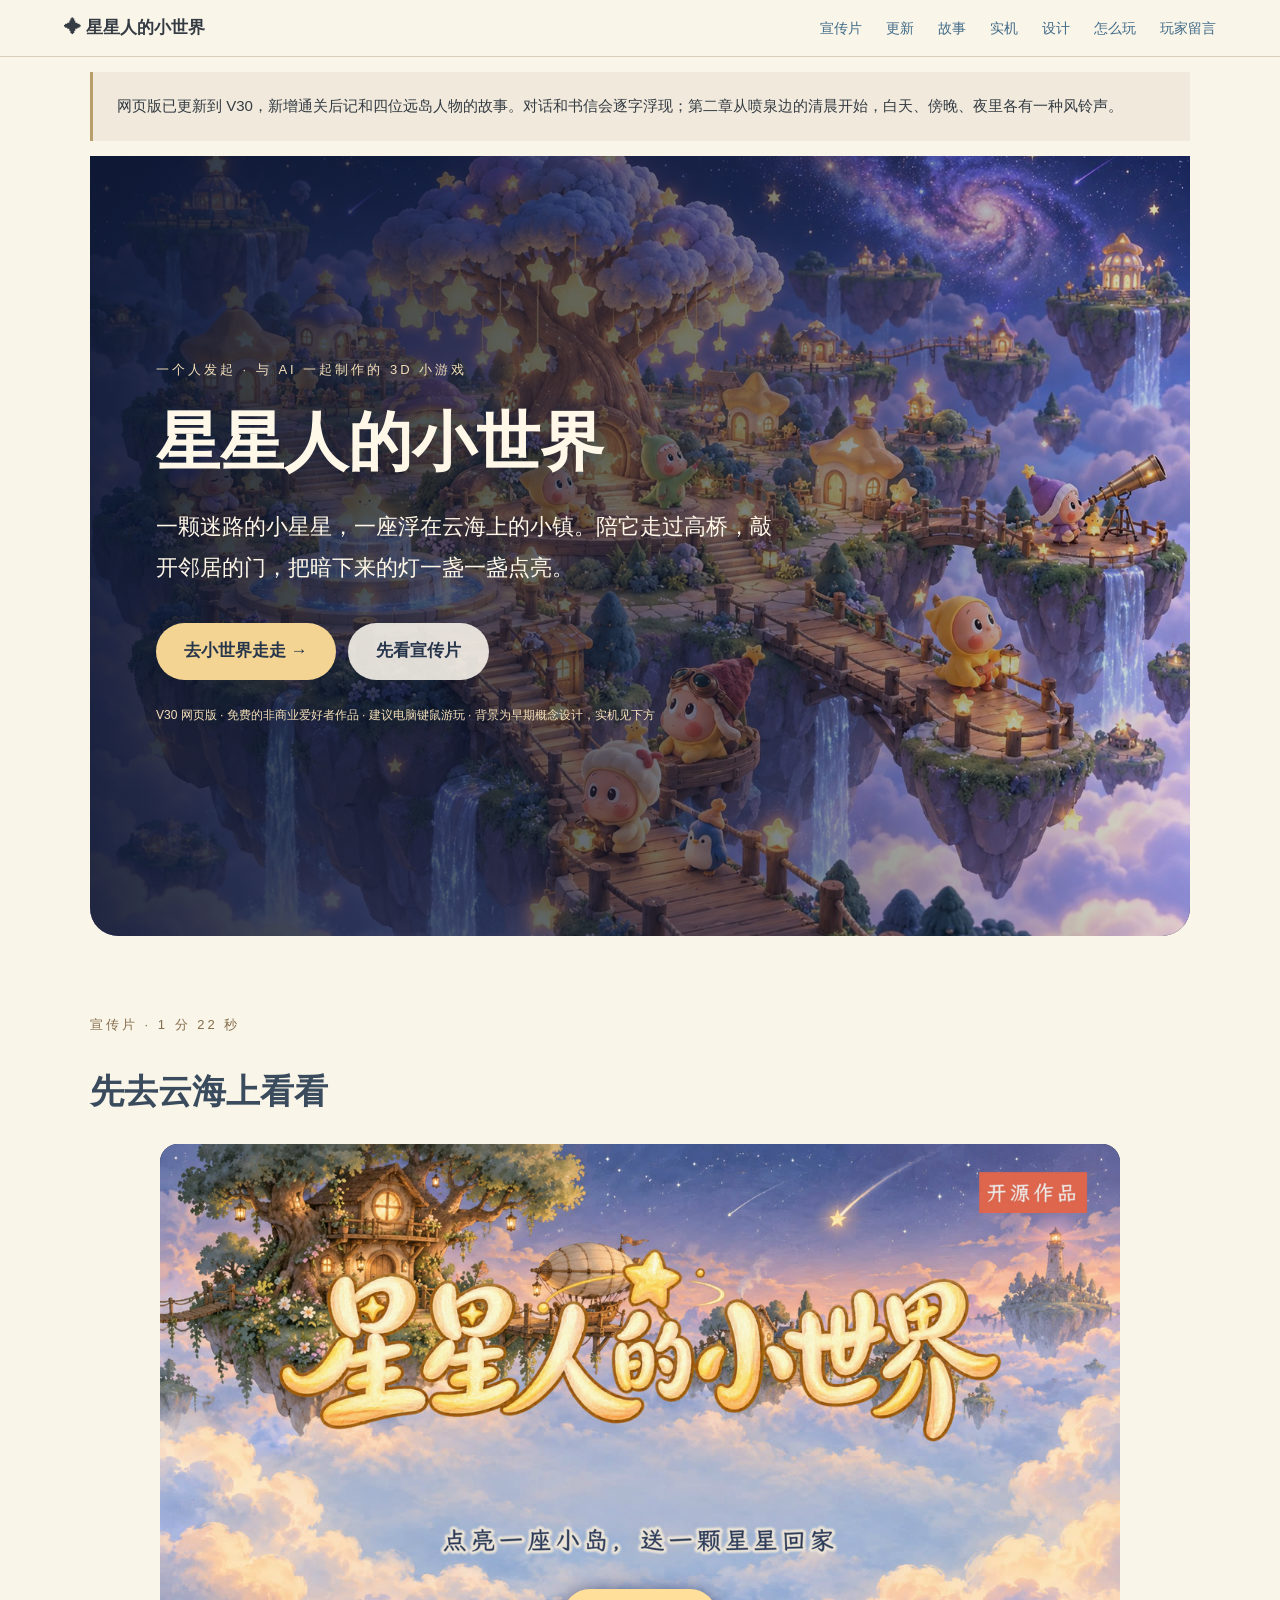
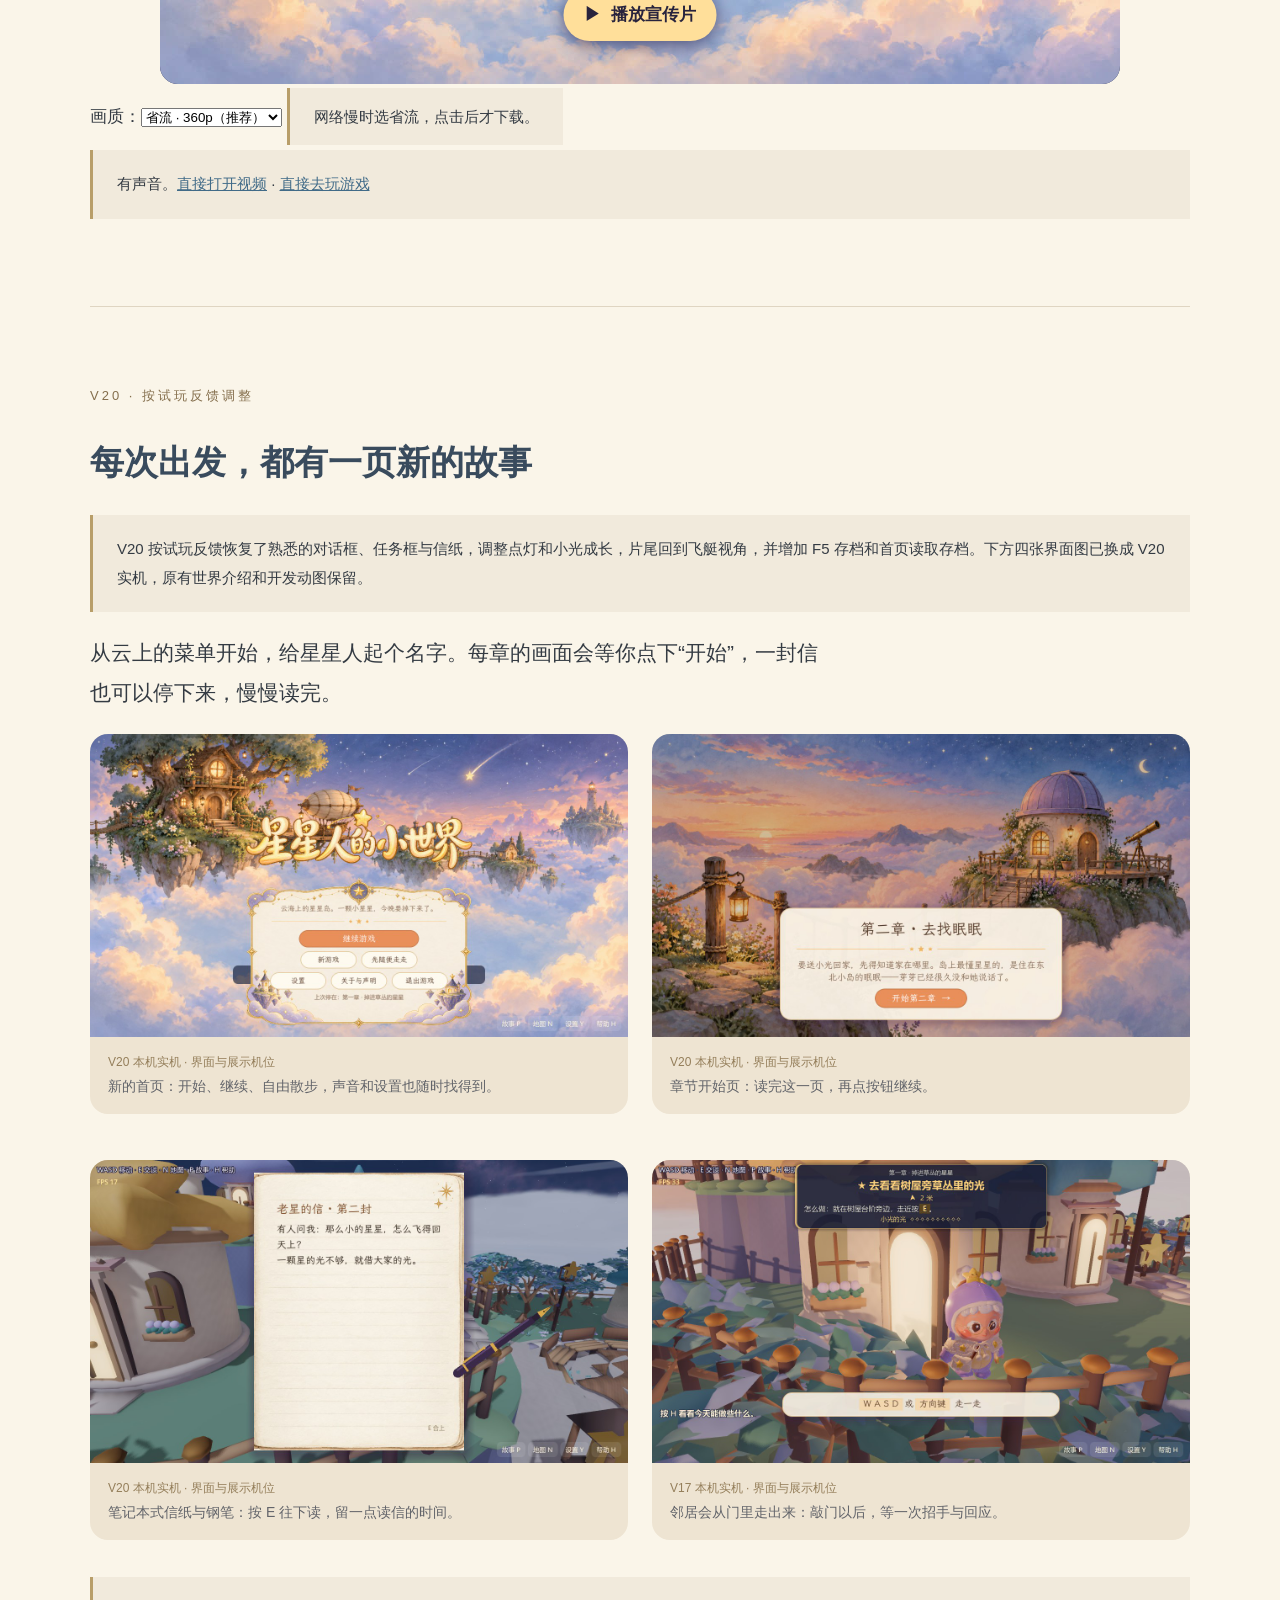
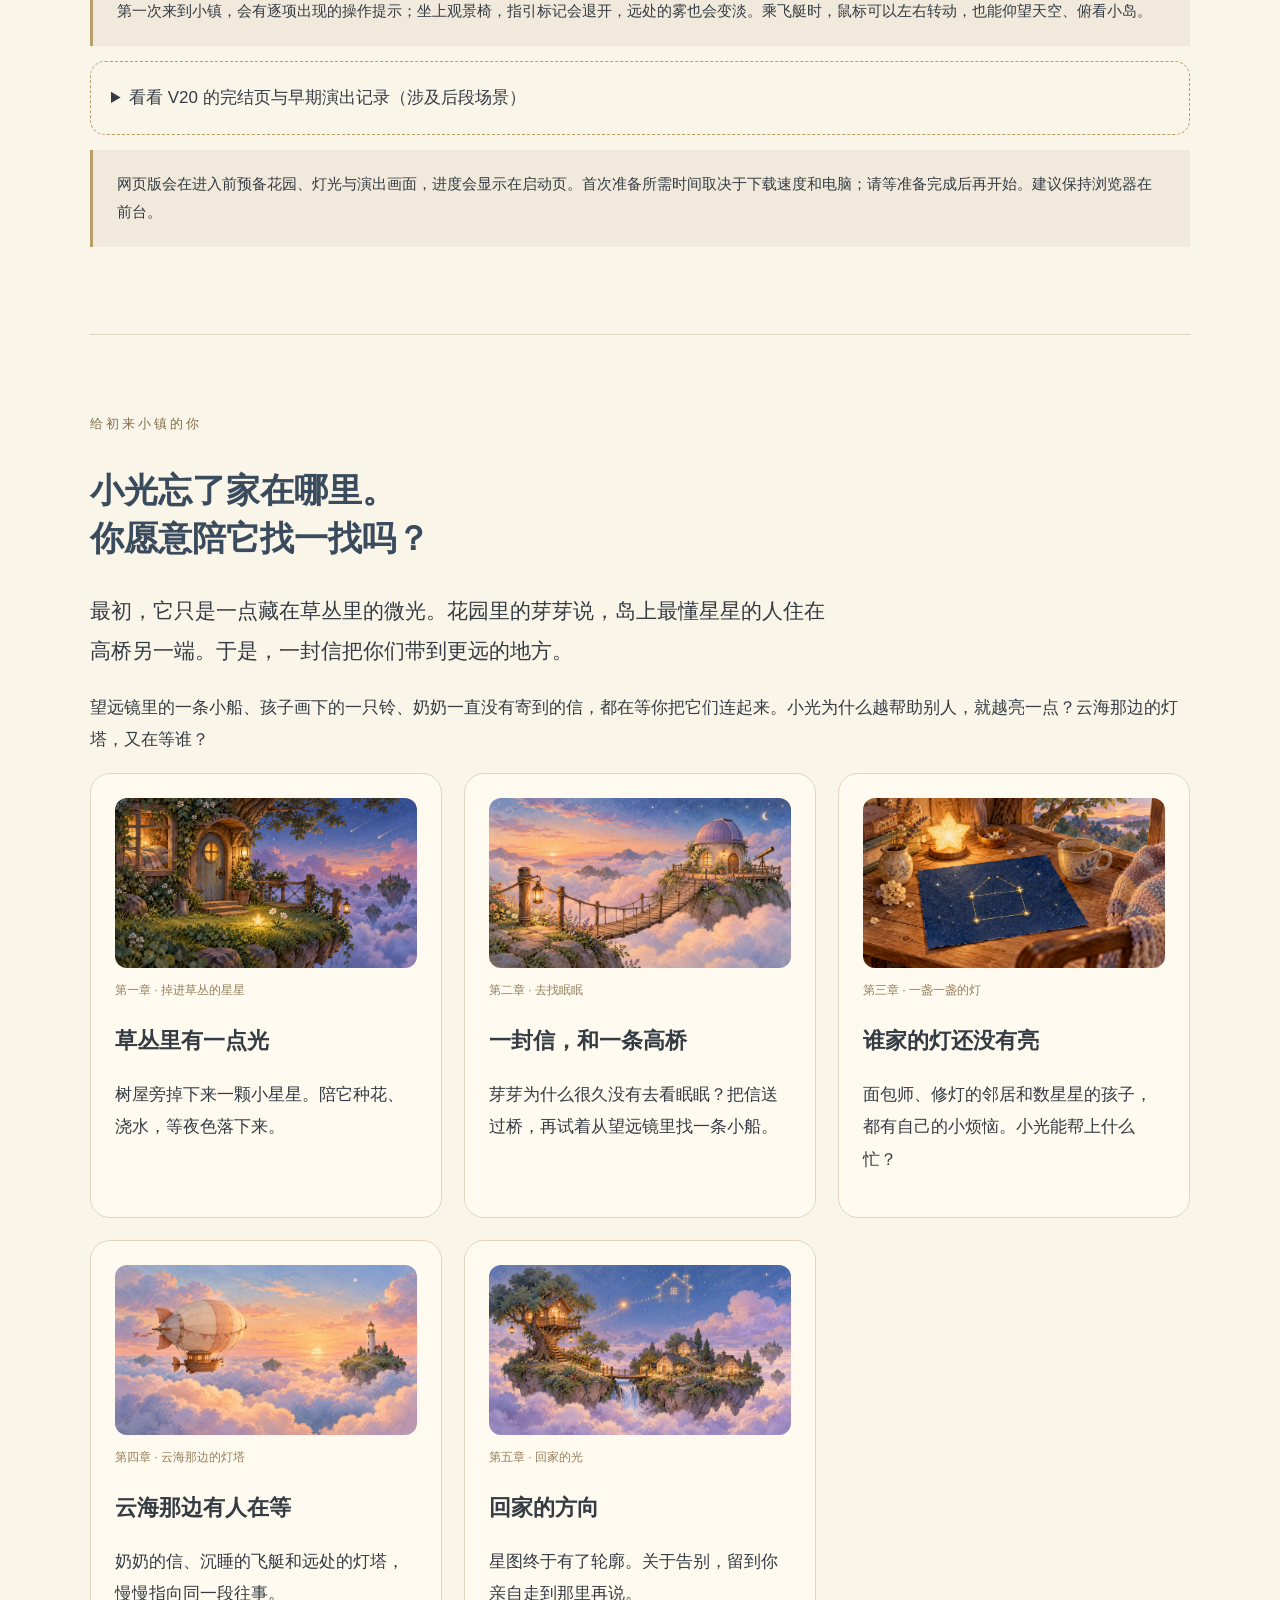
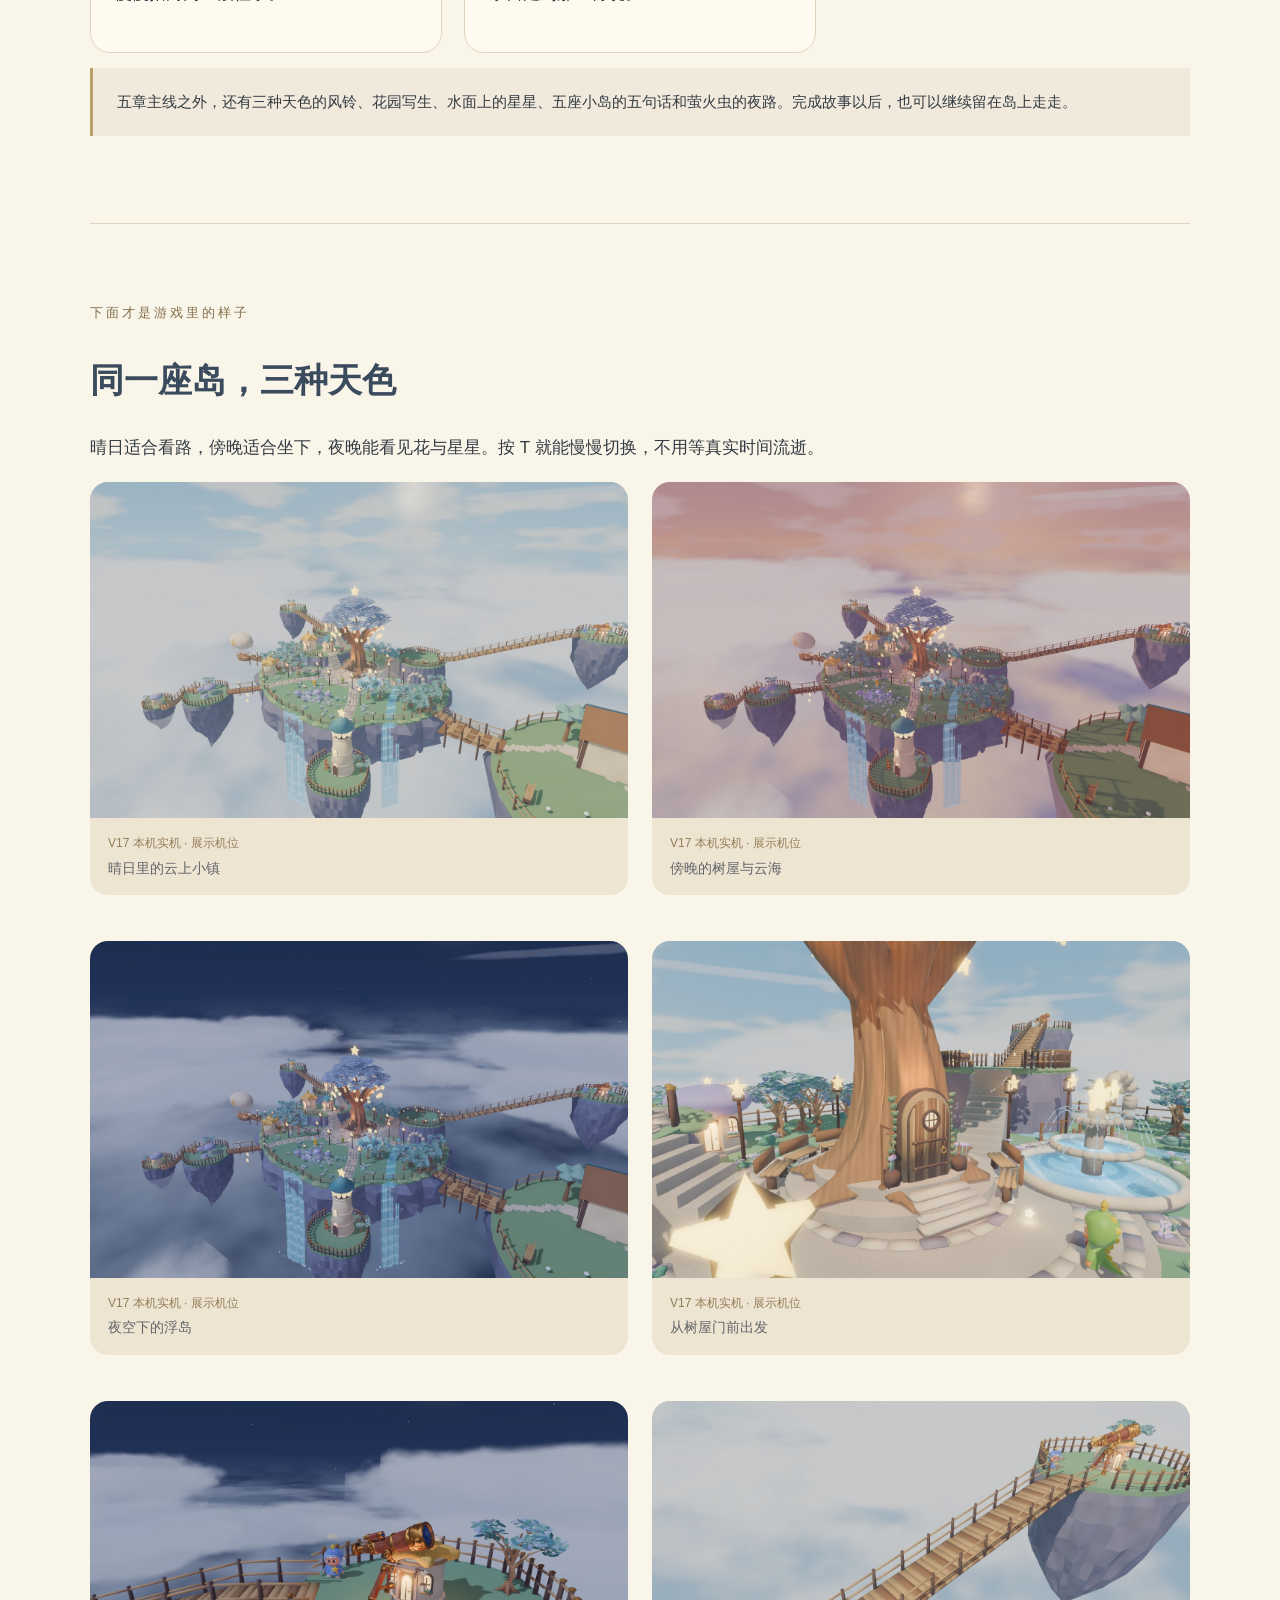
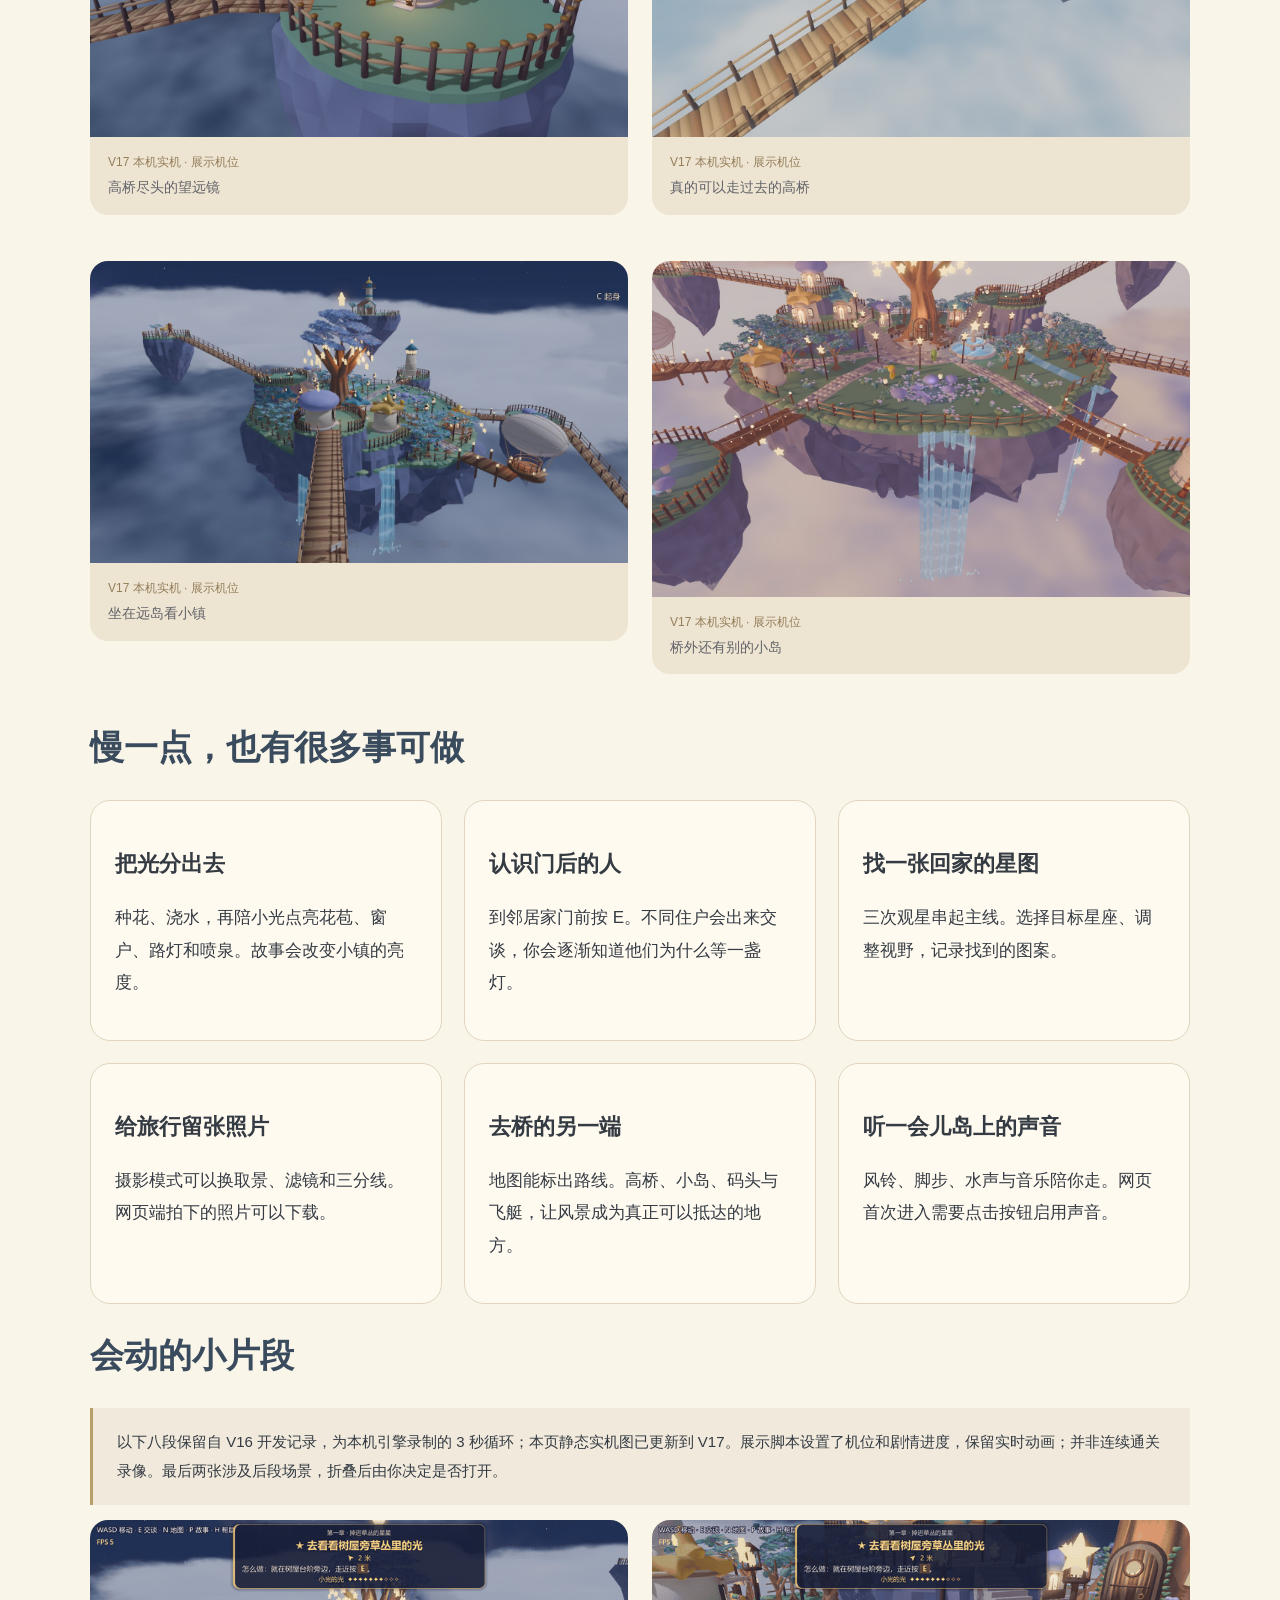
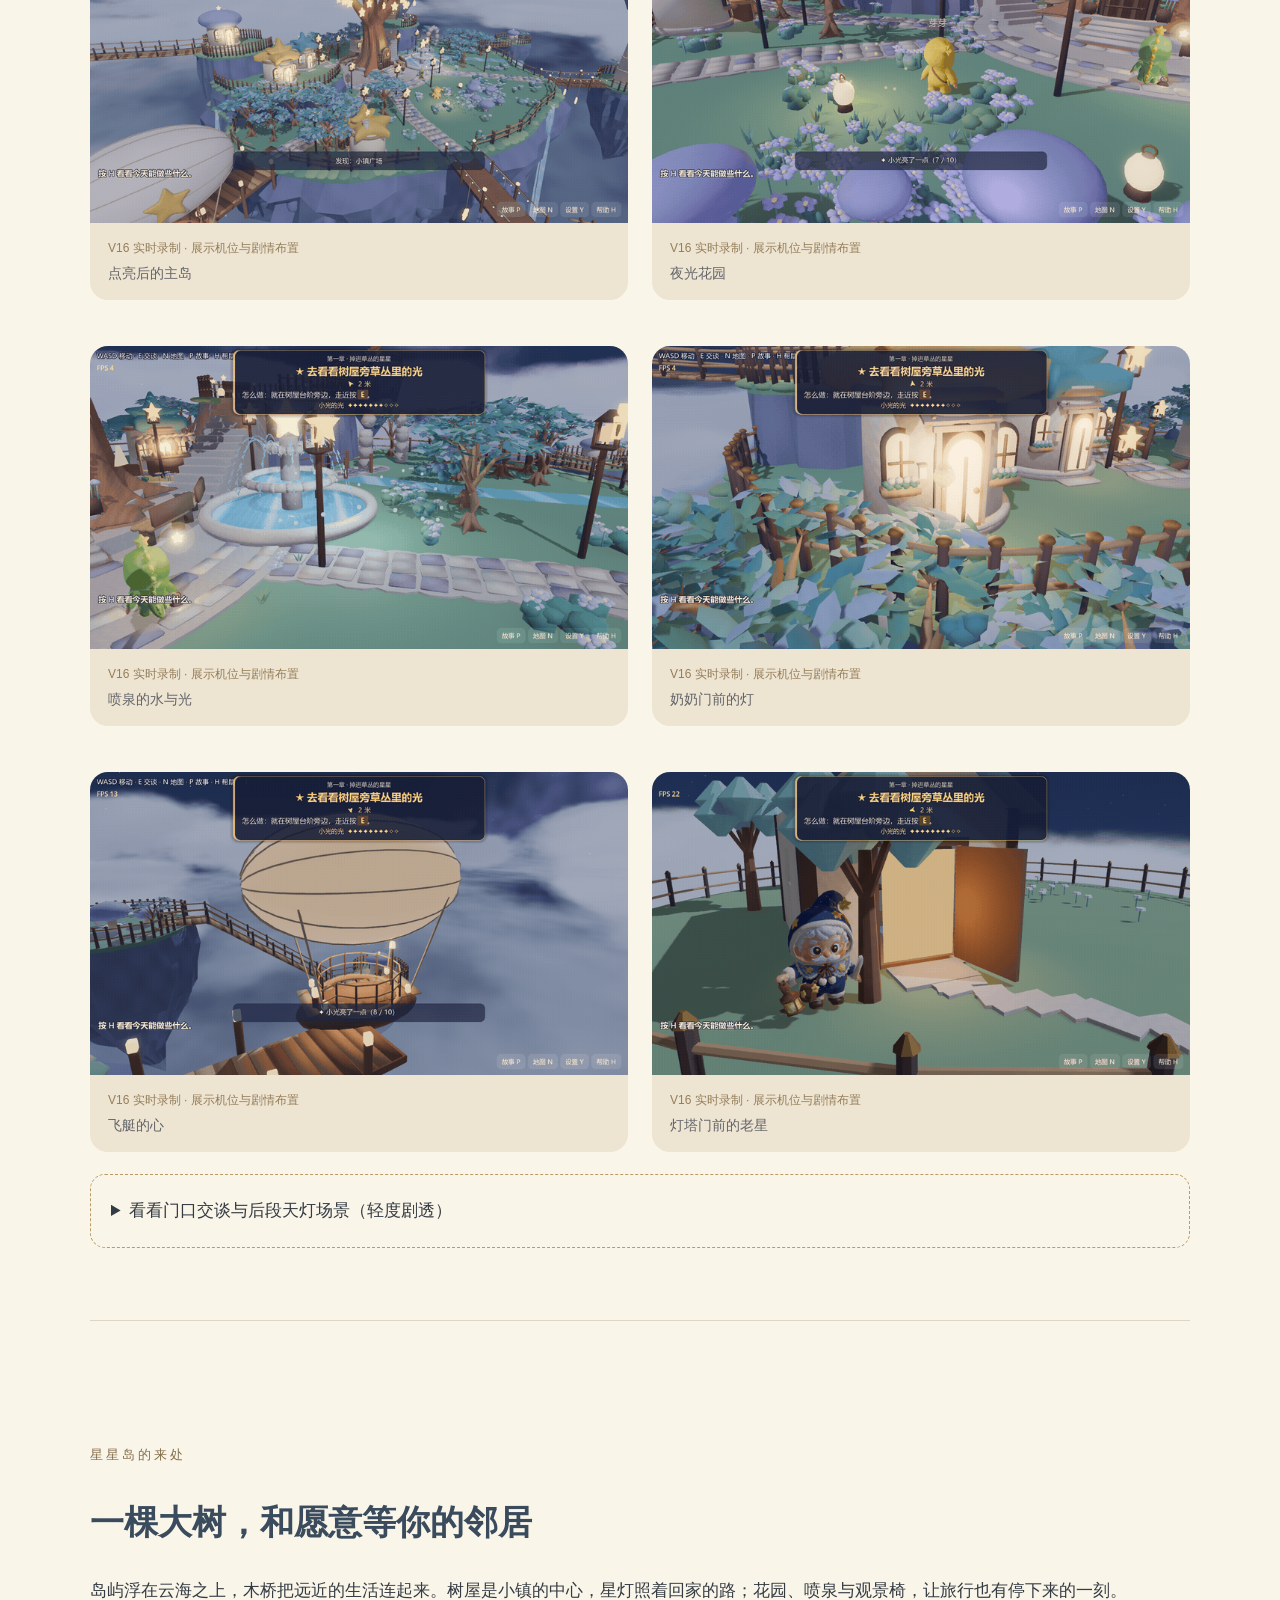
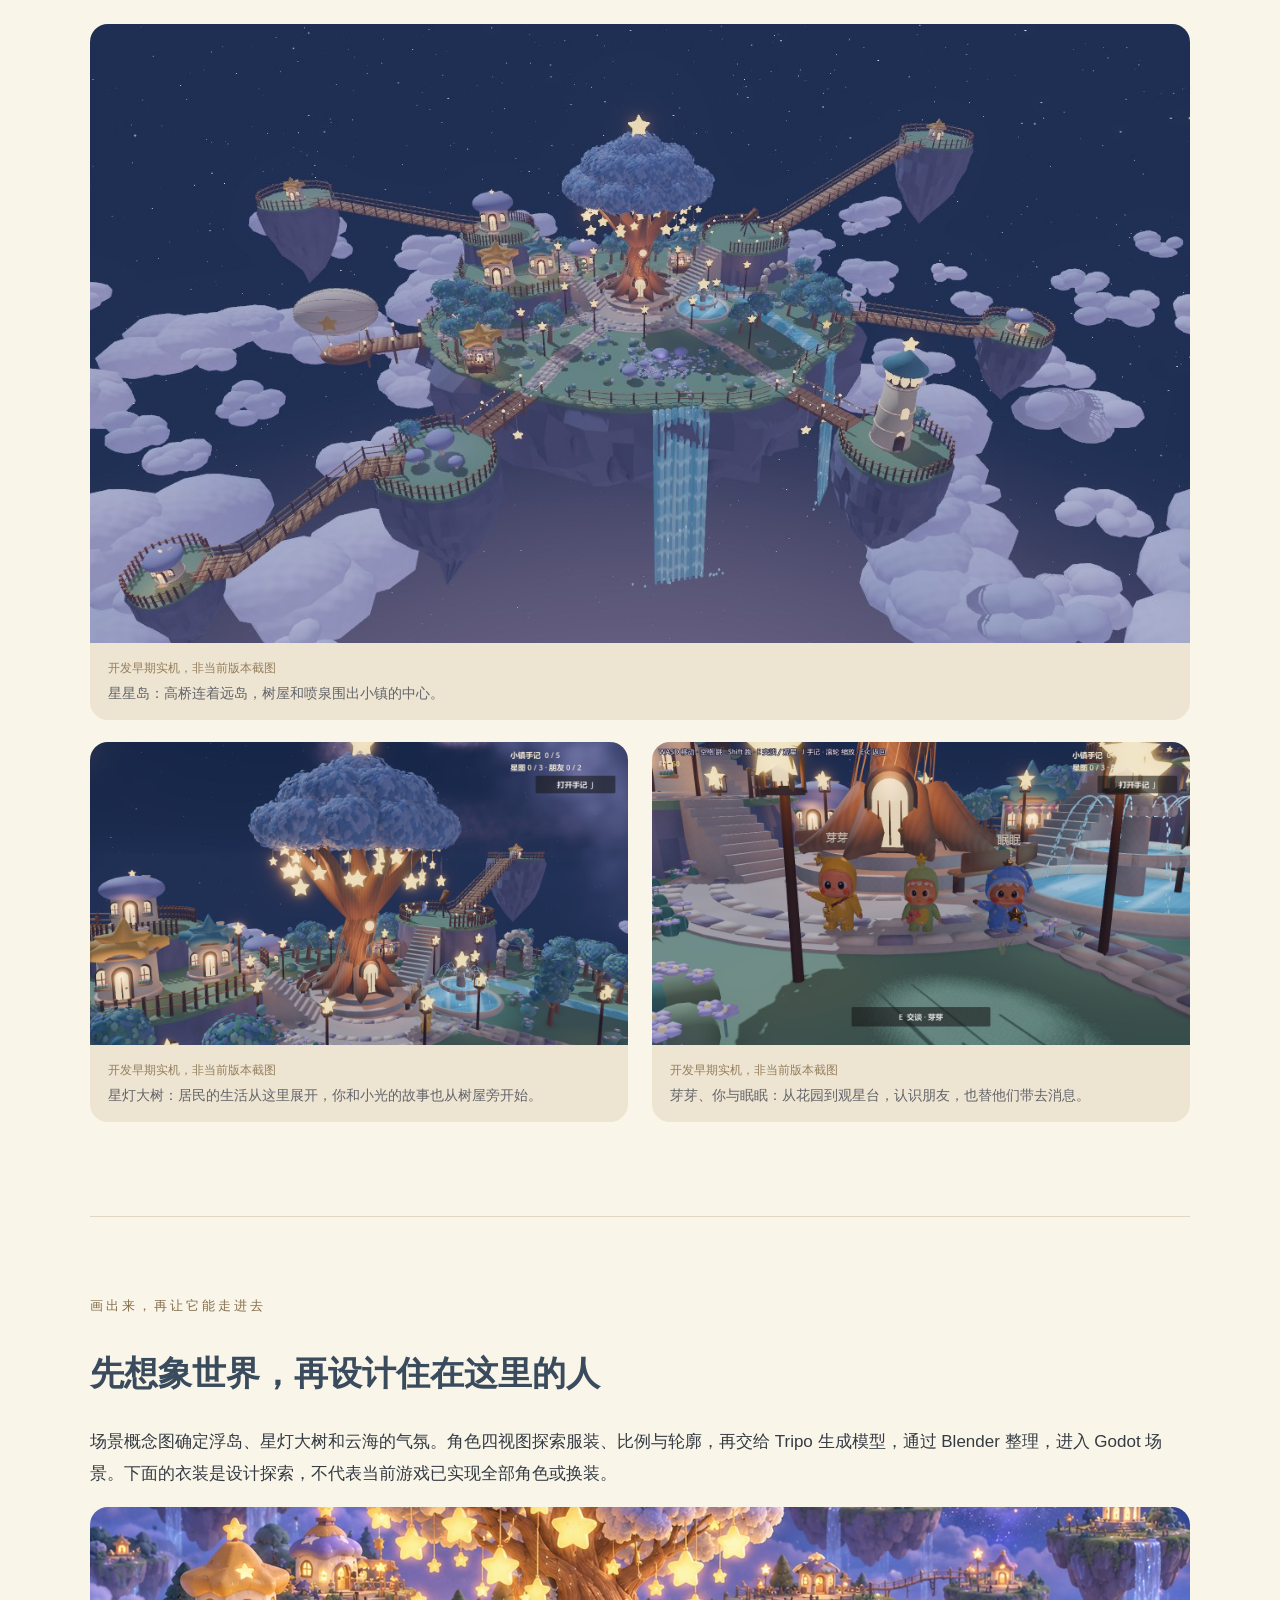
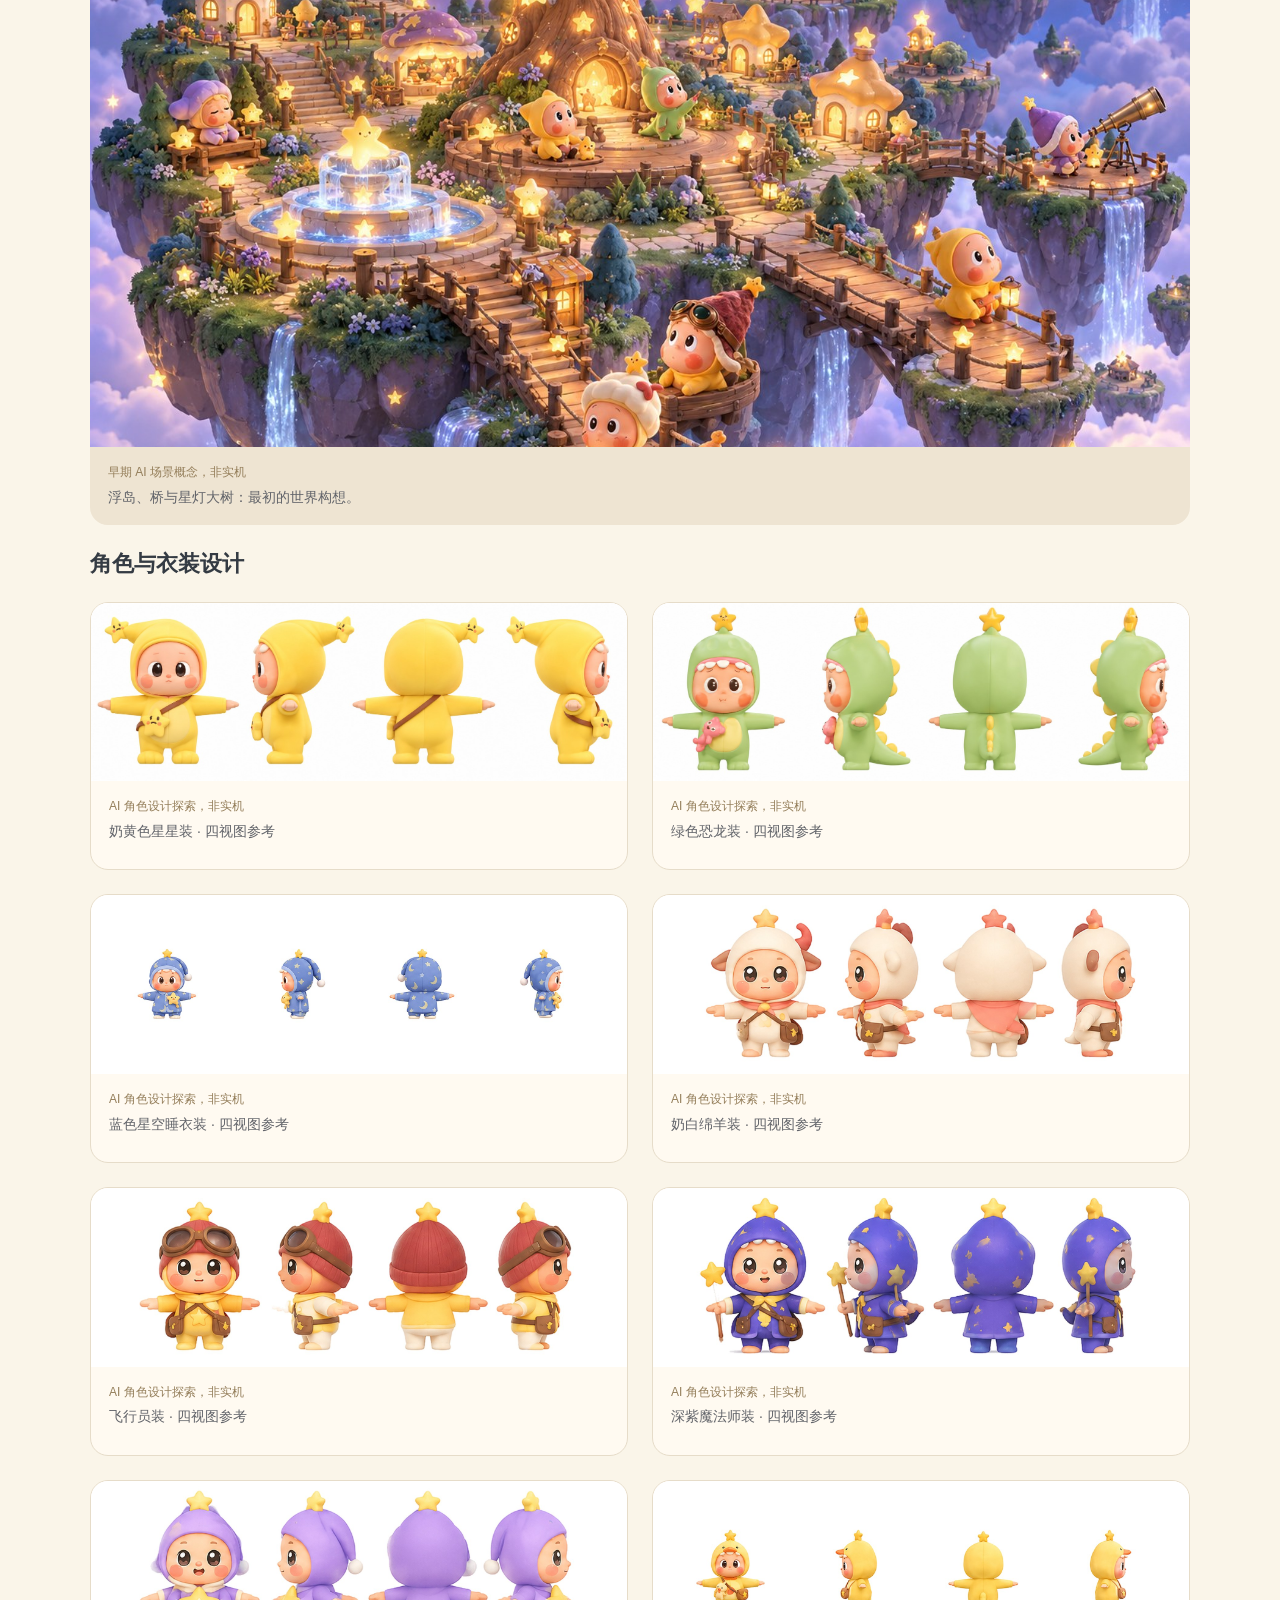
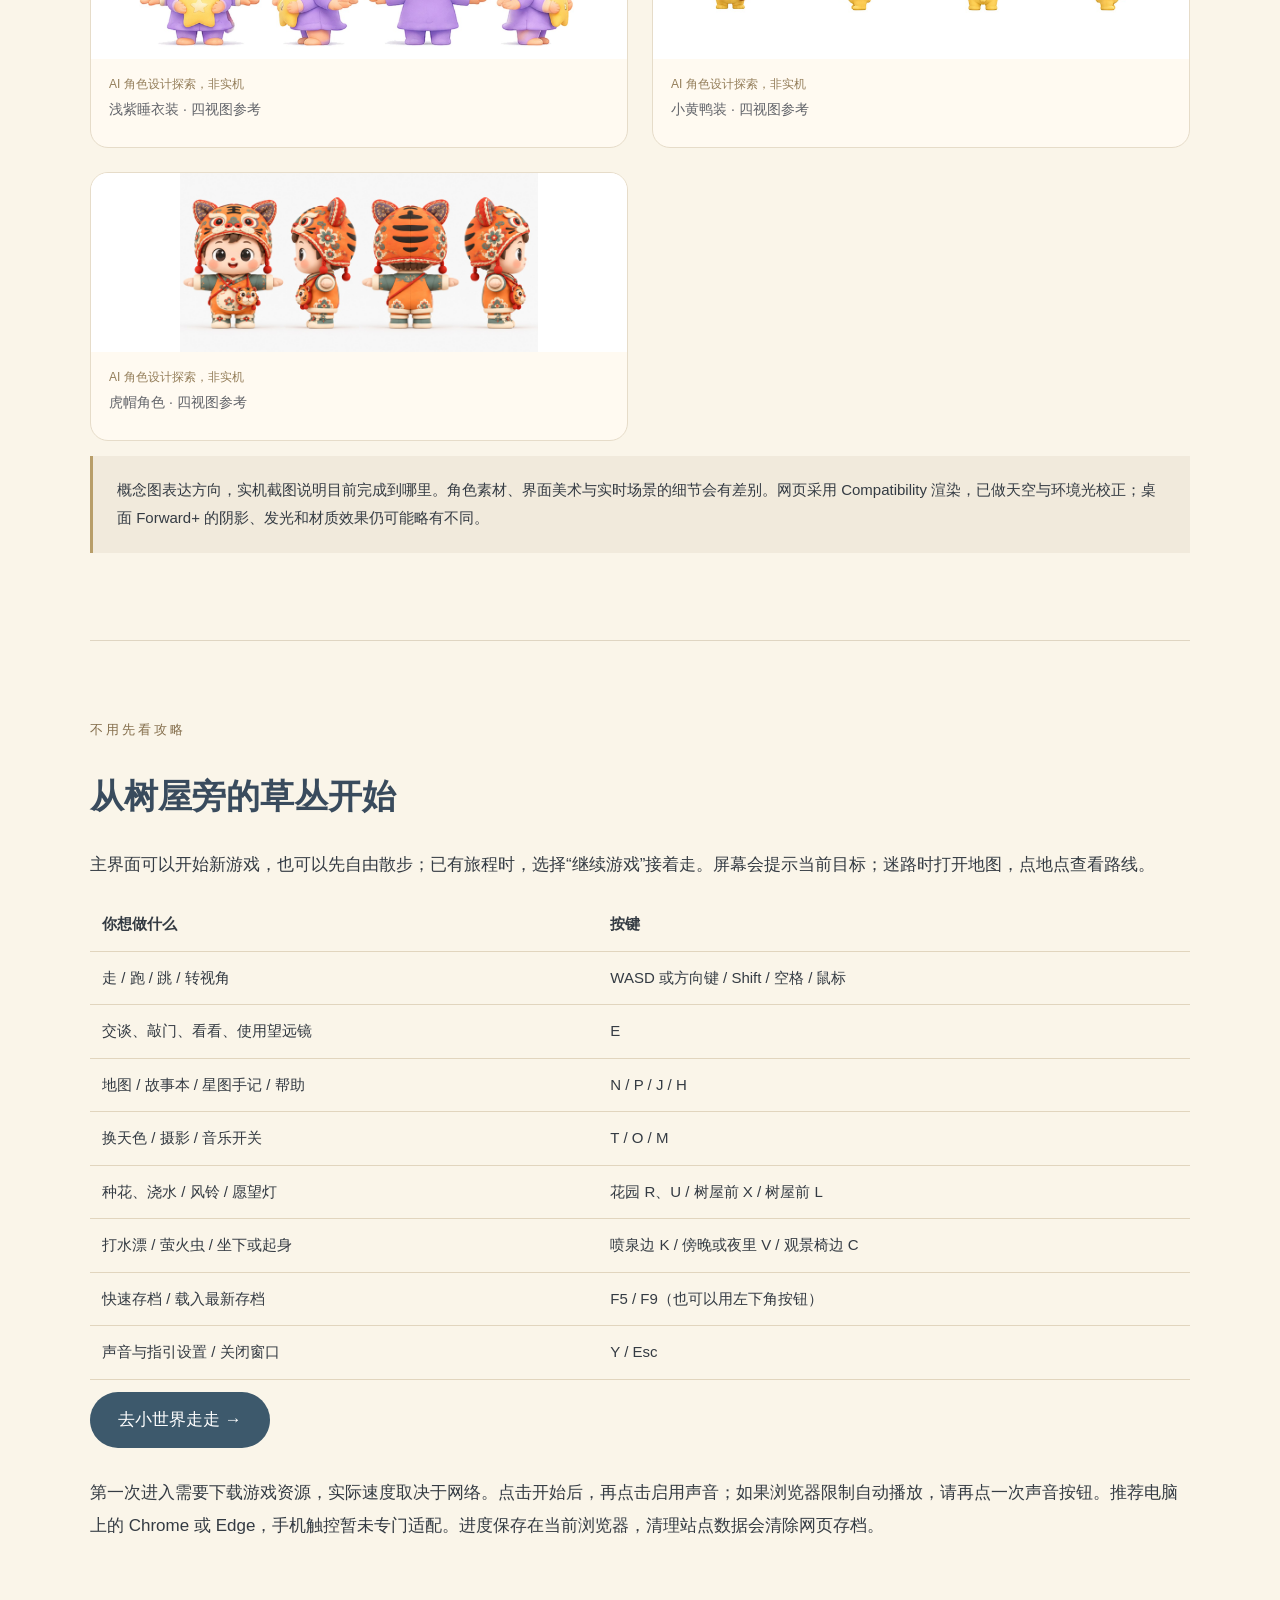
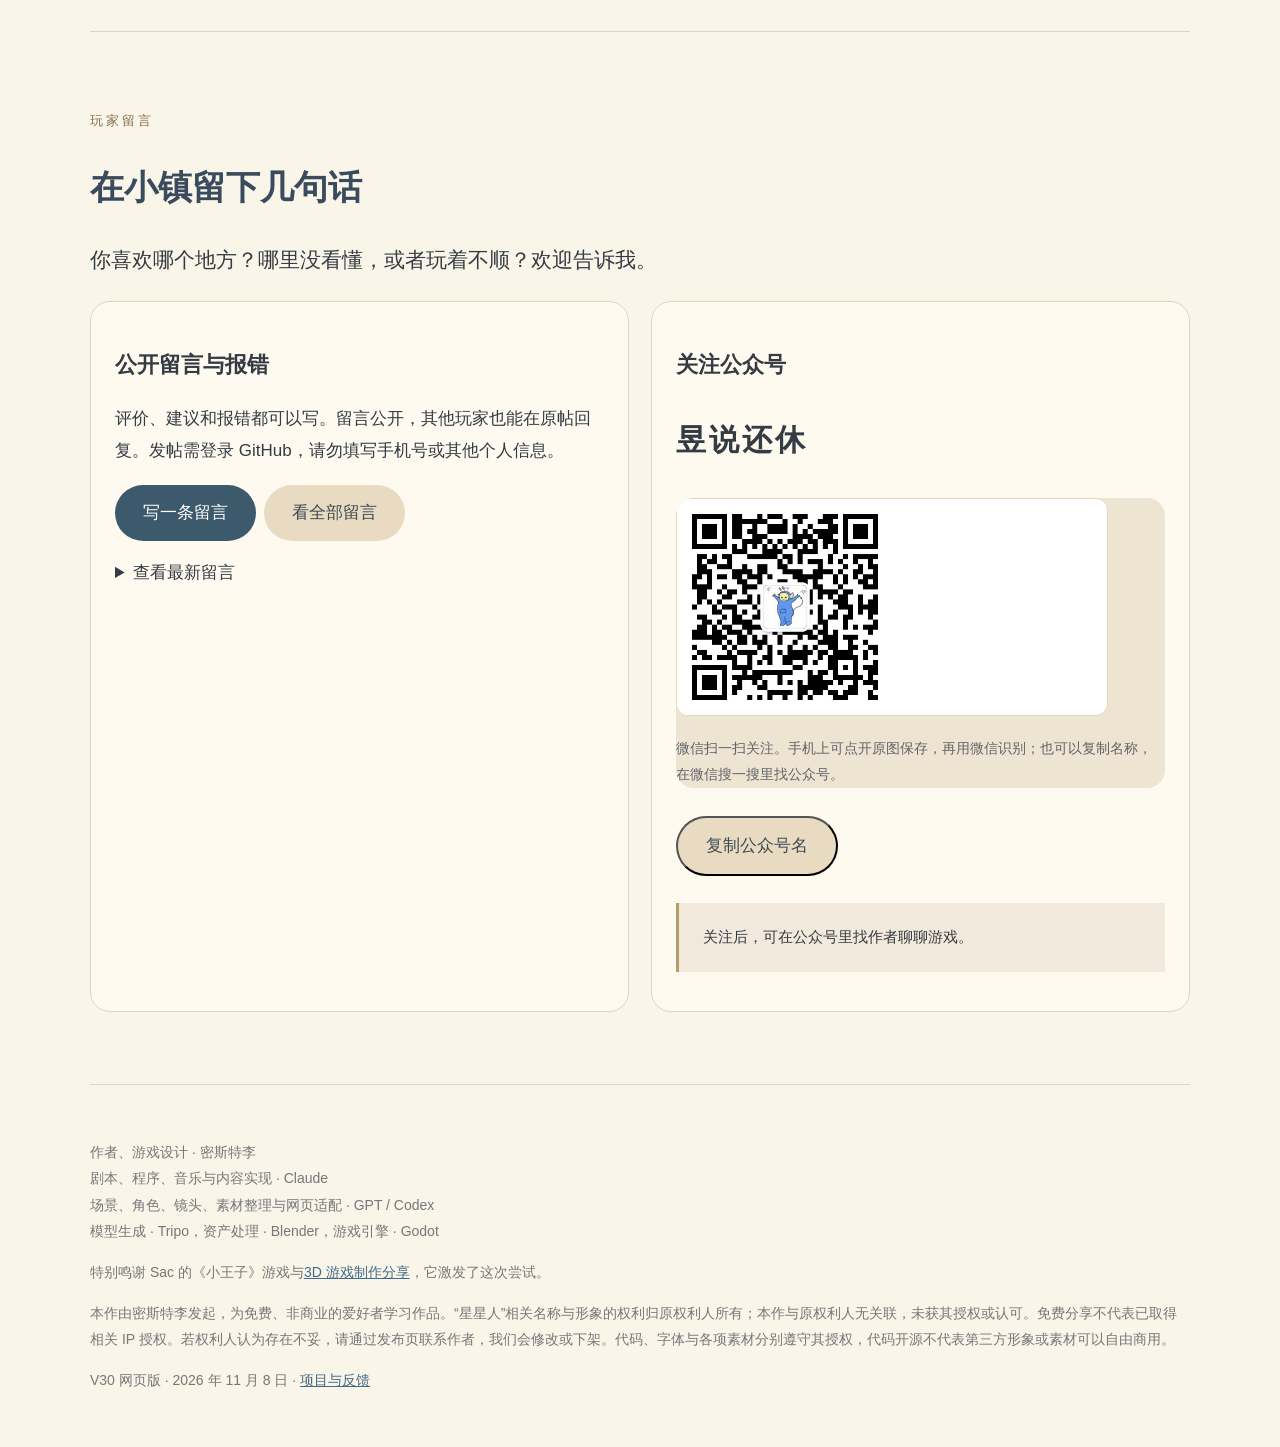
==== commit 0fa3189a: "Update landing page version labels to V30" ====
--- a/site/index.html
+++ b/site/index.html
@@ -1,5 +1,5 @@
 <!doctype html><html lang="zh-CN"><meta charset="utf-8"><meta name="viewport" content="width=device-width,initial-scale=1"><title>星星人的小世界 · V20 游戏介绍</title><link rel="icon" href="assets/app_icon.png"><style>*{box-sizing:border-box}html{scroll-behavior:smooth}body{margin:0;background:#faf5e9;color:#343b43;font:17px/1.9 Georgia,"Microsoft YaHei",sans-serif}a{color:#416b88}nav{position:sticky;top:0;z-index:10;background:#faf5e9ed;backdrop-filter:blur(12px);padding:12px 5%;display:flex;gap:24px;align-items:center;border-bottom:1px solid #dacfb9}nav b{margin-right:auto}nav a{text-decoration:none;font-size:14px}main{max-width:1160px;margin:auto;padding:0 30px}section{padding:72px 0;border-bottom:1px solid #dfd5c2}h1{font-size:clamp(34px,5vw,66px);line-height:1.3;margin:15px 0}h2{font-size:34px;line-height:1.4;color:#394b5d}h3{font-size:22px;line-height:1.5}.eyebrow{letter-spacing:3px;color:#846e4c;font-size:13px}.lead{max-width:740px;font-size:21px}.hero{position:relative}.hero img{width:100%;border-radius:0 0 32px 32px;display:block}.hero-text{padding:28px 0 0}.btn{display:inline-block;padding:12px 28px;border-radius:40px;background:#3d596c;color:white;text-decoration:none;margin:12px 12px 12px 0}.light{background:#e8dbc2;color:#3d4c54}.grid{display:grid;grid-template-columns:repeat(2,minmax(0,1fr));gap:24px}.cards{display:grid;grid-template-columns:repeat(3,minmax(0,1fr));gap:22px}article.card{padding:24px;background:#fffaf0;border:1px solid #e1d5be;border-radius:20px}figure{margin:0 0 22px;overflow:hidden;border-radius:18px;background:#eee4d2}figure img{width:100%;display:block}figcaption{padding:14px 18px;font-size:14px;color:#62646a}.tag{display:block;font-size:12px;color:#947e5a}.note{padding:20px 24px;border-left:3px solid #b89e69;background:#f1eadc;font-size:15px}.article{max-width:800px;margin:auto}.article p{margin:25px 0}.article h2{margin-top:65px;font-size:28px}footer{padding:40px 0;font-size:14px;color:#777}.spoiler{border:1px dashed #bb9b65;padding:20px;border-radius:15px}details summary{cursor:pointer}table{width:100%;border-collapse:collapse;font-size:15px}td,th{padding:12px;border-bottom:1px solid #e1d5be;text-align:left}@media(max-width:700px){main{padding:0 18px}nav{gap:12px;flex-wrap:wrap}nav b{width:100%}.grid,.cards{grid-template-columns:1fr}section{padding:45px 0}.lead{font-size:18px}}.hero{position:relative;min-height:min(780px,calc(100svh - 65px));display:flex;align-items:center;isolation:isolate;overflow:hidden;border-radius:0 0 28px 28px;background:#192543}.hero>img{position:absolute;inset:0;width:100%;height:100%;object-fit:cover;object-position:center;z-index:-2;border-radius:0}.hero:after{content:"";position:absolute;inset:0;background:linear-gradient(90deg,rgba(13,23,48,.9),rgba(19,27,51,.54) 63%,rgba(19,27,51,.12));z-index:-1}.hero-text{padding:50px 6%;max-width:850px;color:#fff8e9}.hero h1{font-size:clamp(34px,5vw,64px);text-shadow:0 2px 20px #15244088}.hero .eyebrow,.hero .tag{color:#f4dfb9}.hero .lead{font-size:clamp(18px,2vw,22px);max-width:620px}.hero .btn{background:#f3d493;color:#26354b;font-weight:bold}.hero .light{background:#fdf8efde}.references{display:grid;grid-template-columns:repeat(2,minmax(0,1fr));gap:24px;align-items:start}.references figure{margin:0;background:#fffaf1;border:1px solid #e6dcc9}.references img{aspect-ratio:3/1;object-fit:contain;background:white}.references figcaption{min-height:88px}.concept-scene img{max-height:540px;object-fit:cover;object-position:center}.history{margin-top:45px}.history .grid{align-items:start}.grid{align-items:start}@media(max-width:700px){.hero{min-height:650px}.hero-text{padding:35px 7%}.hero:after{background:linear-gradient(0deg,#111c39ed,#17213e77)}.references{grid-template-columns:1fr}.hero .btn{padding:10px 20px}.hero h1{font-size:36px}}</style><link rel="stylesheet" href="assets/community.css"><script src="assets/community.js" defer></script><nav><b>✦ 星星人的小世界</b><a href="#trailer">宣传片</a><a href="#update">更新</a><a href="#story">故事</a><a href="#world">实机</a><a href="#design">设计</a><a href="#play">怎么玩</a><a href="#feedback">玩家留言</a></nav><main>
-<p class="note">网页版已更新到 V30，新增通关后记和四位远岛人物的故事。对话和书信会逐字浮现；第二章从喷泉边的清晨开始，白天、傍晚、夜里各有一种风铃声。</p><div class="hero"><img fetchpriority="high" src="assets/concept.jpg" alt="浮岛世界早期概念设计，非游戏实机"><div class="hero-text"><span class="eyebrow">一个人发起 · 与 AI 一起制作的 3D 小游戏</span><h1>星星人的小世界</h1><p class="lead">一颗迷路的小星星，一座浮在云海上的小镇。陪它走过高桥，敲开邻居的门，把暗下来的灯一盏一盏点亮。</p><a class="btn" href="play/">去小世界走走 →</a><a class="btn light" href="#trailer">先看宣传片</a><p class="tag">V22 网页版 · 免费的非商业爱好者作品 · 建议电脑键鼠游玩 · 背景为早期概念设计，实机见下方</p></div></div>
+<p class="note">网页版已更新到 V30，新增通关后记和四位远岛人物的故事。对话和书信会逐字浮现；第二章从喷泉边的清晨开始，白天、傍晚、夜里各有一种风铃声。</p><div class="hero"><img fetchpriority="high" src="assets/concept.jpg" alt="浮岛世界早期概念设计，非游戏实机"><div class="hero-text"><span class="eyebrow">一个人发起 · 与 AI 一起制作的 3D 小游戏</span><h1>星星人的小世界</h1><p class="lead">一颗迷路的小星星，一座浮在云海上的小镇。陪它走过高桥，敲开邻居的门，把暗下来的灯一盏一盏点亮。</p><a class="btn" href="play/">去小世界走走 →</a><a class="btn light" href="#trailer">先看宣传片</a><p class="tag">V30 网页版 · 免费的非商业爱好者作品 · 建议电脑键鼠游玩 · 背景为早期概念设计，实机见下方</p></div></div>
 <section id="trailer" aria-labelledby="trailer-title">
   <span class="eyebrow">宣传片 · 1 分 22 秒</span>
   <h2 id="trailer-title">先去云海上看看</h2>
@@ -36,4 +36,4 @@
     </article>
   </div>
 </section>
-<footer><p>作者、游戏设计 · 密斯特李<br>剧本、程序、音乐与内容实现 · Claude<br>场景、角色、镜头、素材整理与网页适配 · GPT / Codex<br>模型生成 · Tripo，资产处理 · Blender，游戏引擎 · Godot</p><p>特别鸣谢 Sac 的《小王子》游戏与<a href="https://x.com/Saccc_c/status/2110694725640474759">3D 游戏制作分享</a>，它激发了这次尝试。</p><p>本作由密斯特李发起，为免费、非商业的爱好者学习作品。“星星人”相关名称与形象的权利归原权利人所有；本作与原权利人无关联，未获其授权或认可。免费分享不代表已取得相关 IP 授权。若权利人认为存在不妥，请通过发布页联系作者，我们会修改或下架。代码、字体与各项素材分别遵守其授权，代码开源不代表第三方形象或素材可以自由商用。</p><p>V22 网页版 · 2026 年 11 月 6 日 · <a href="https://github.com/stillwaterss/starworld">项目与反馈</a></p></footer></main></html>+<footer><p>作者、游戏设计 · 密斯特李<br>剧本、程序、音乐与内容实现 · Claude<br>场景、角色、镜头、素材整理与网页适配 · GPT / Codex<br>模型生成 · Tripo，资产处理 · Blender，游戏引擎 · Godot</p><p>特别鸣谢 Sac 的《小王子》游戏与<a href="https://x.com/Saccc_c/status/2110694725640474759">3D 游戏制作分享</a>，它激发了这次尝试。</p><p>本作由密斯特李发起，为免费、非商业的爱好者学习作品。“星星人”相关名称与形象的权利归原权利人所有；本作与原权利人无关联，未获其授权或认可。免费分享不代表已取得相关 IP 授权。若权利人认为存在不妥，请通过发布页联系作者，我们会修改或下架。代码、字体与各项素材分别遵守其授权，代码开源不代表第三方形象或素材可以自由商用。</p><p>V30 网页版 · 2026 年 11 月 8 日 · <a href="https://github.com/stillwaterss/starworld">项目与反馈</a></p></footer></main></html>
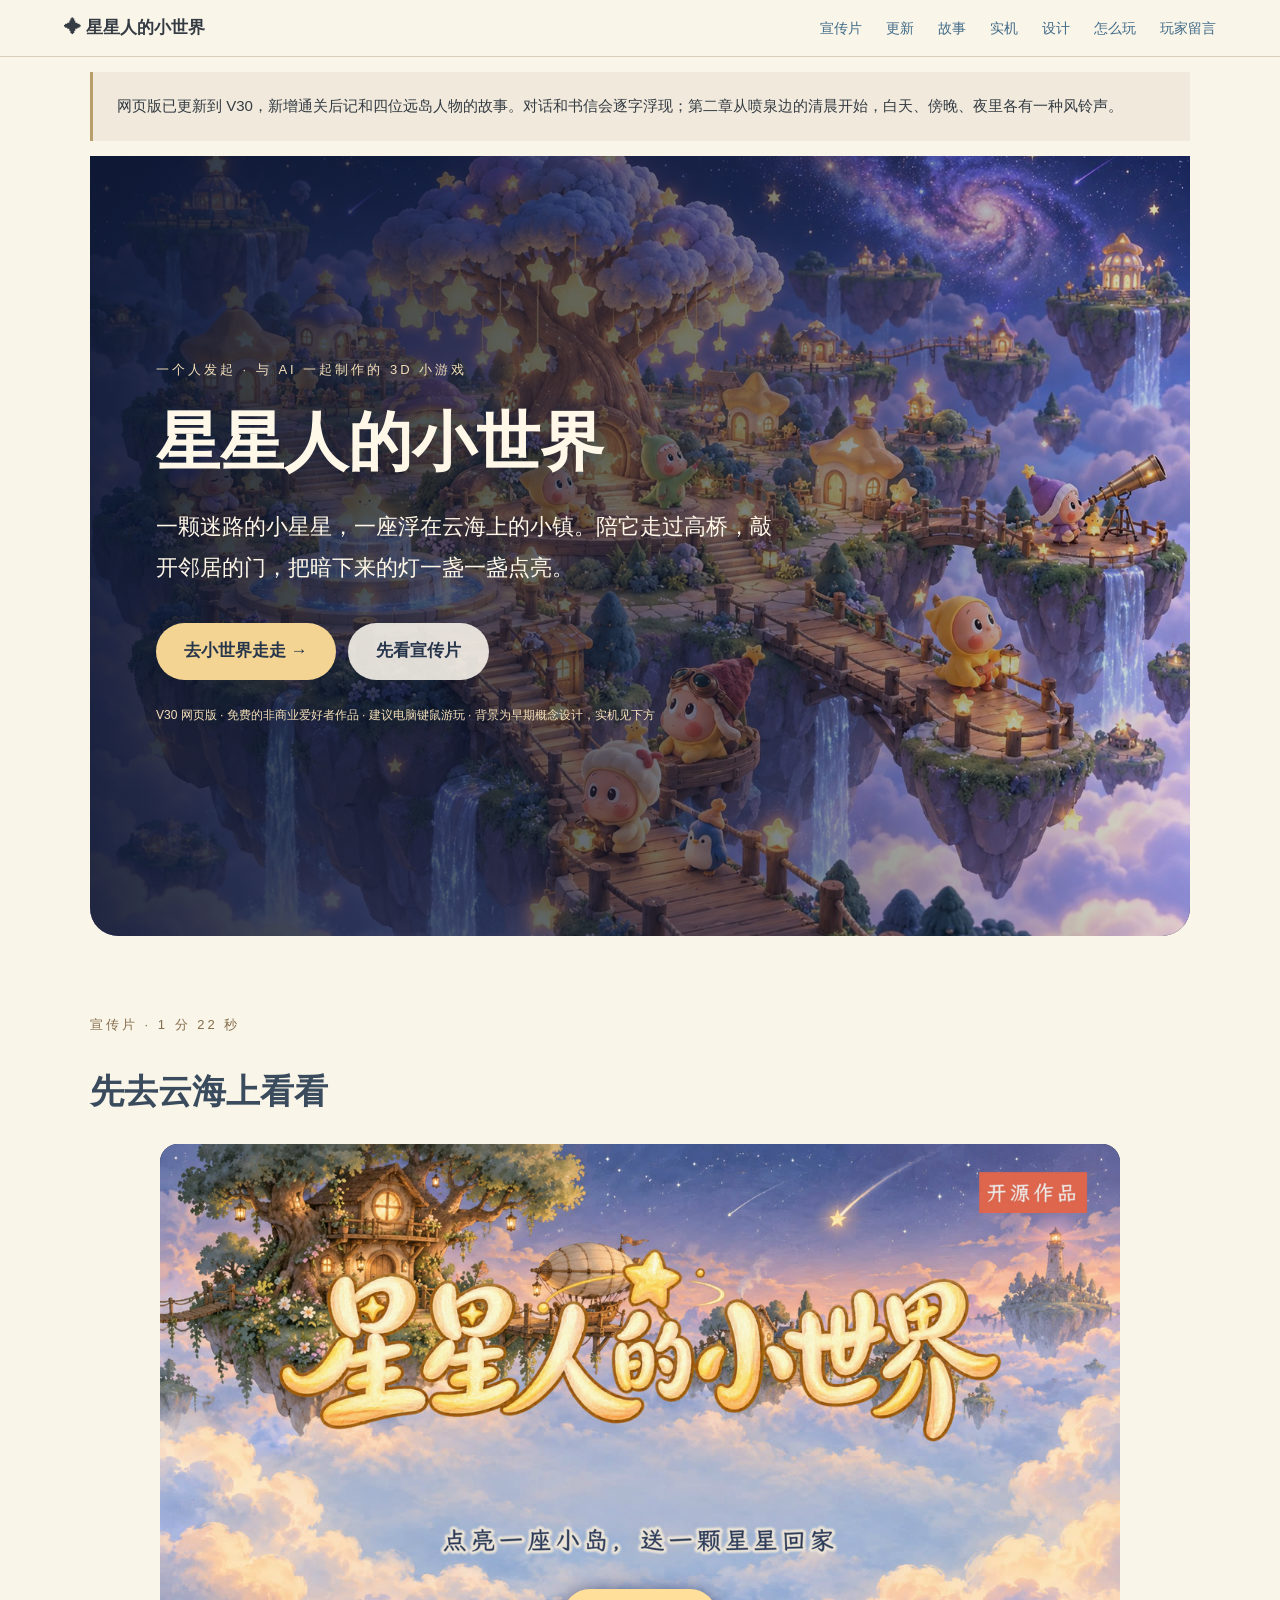
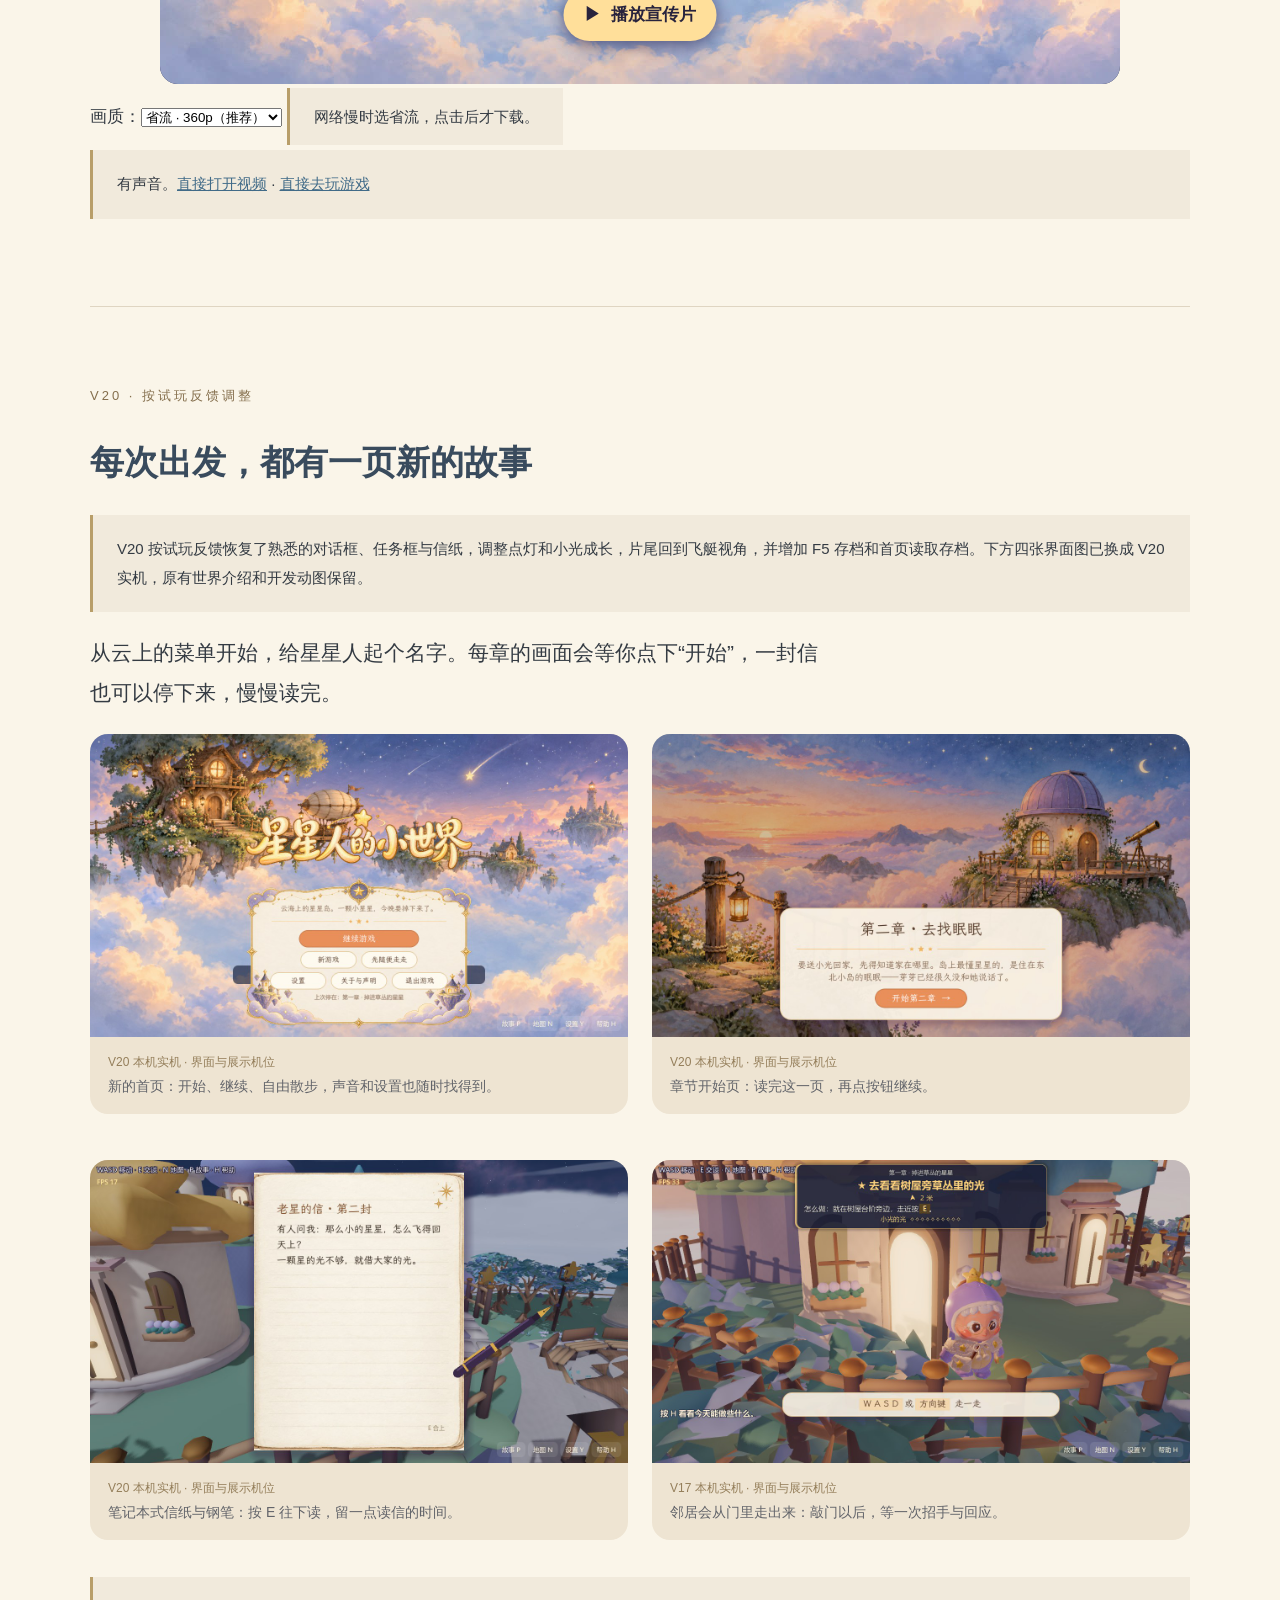
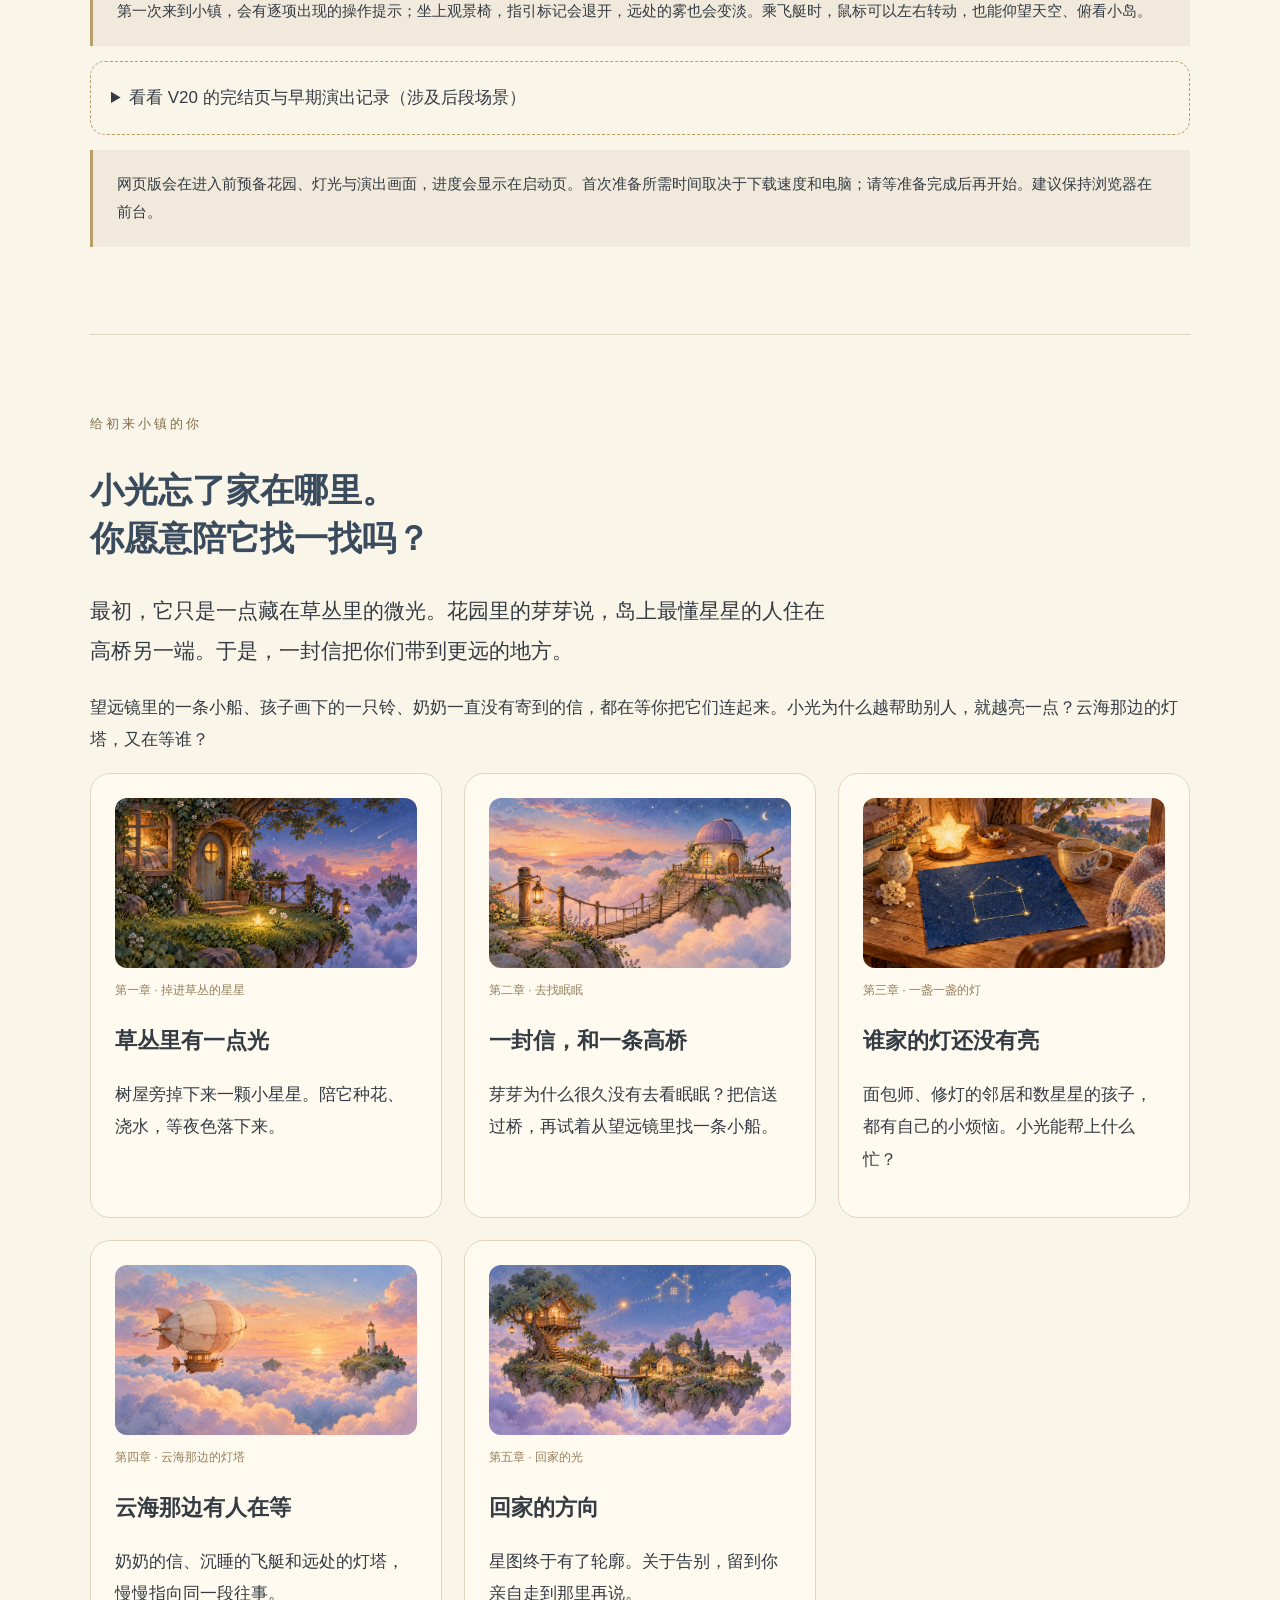
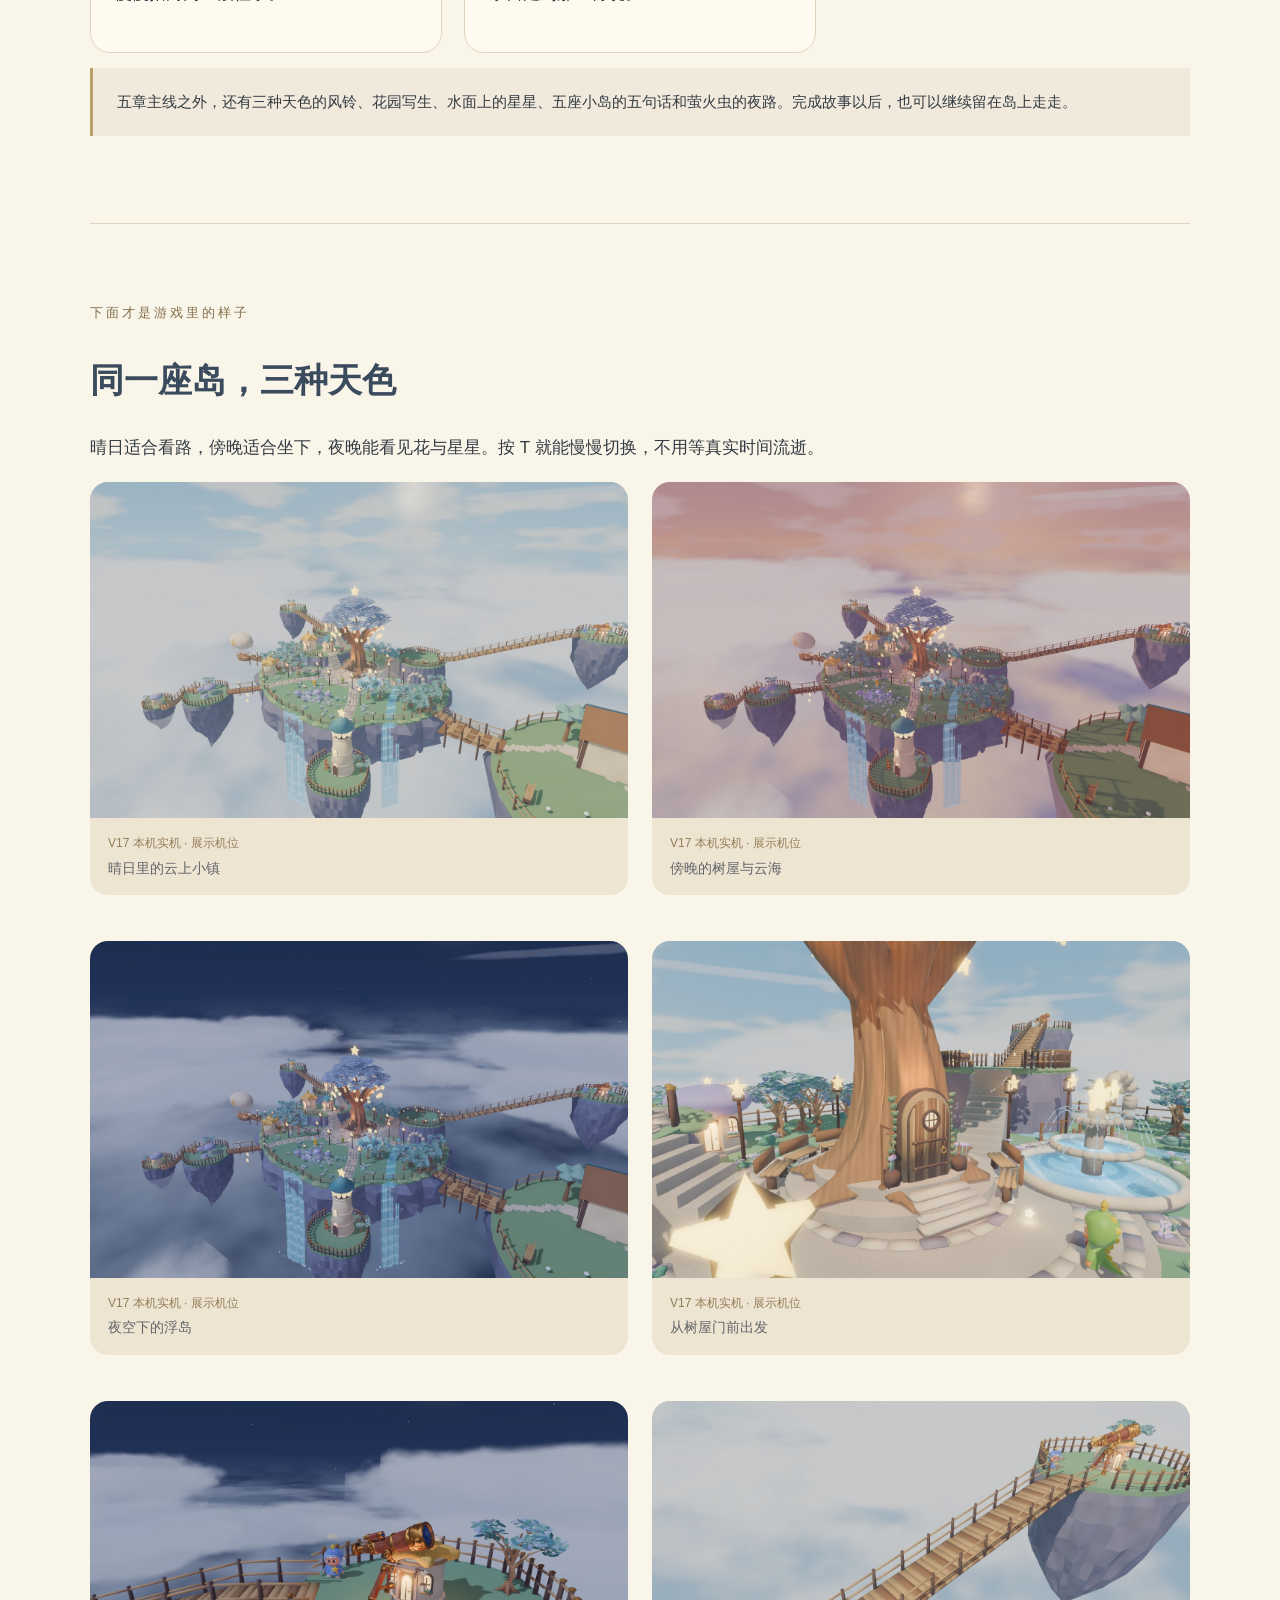
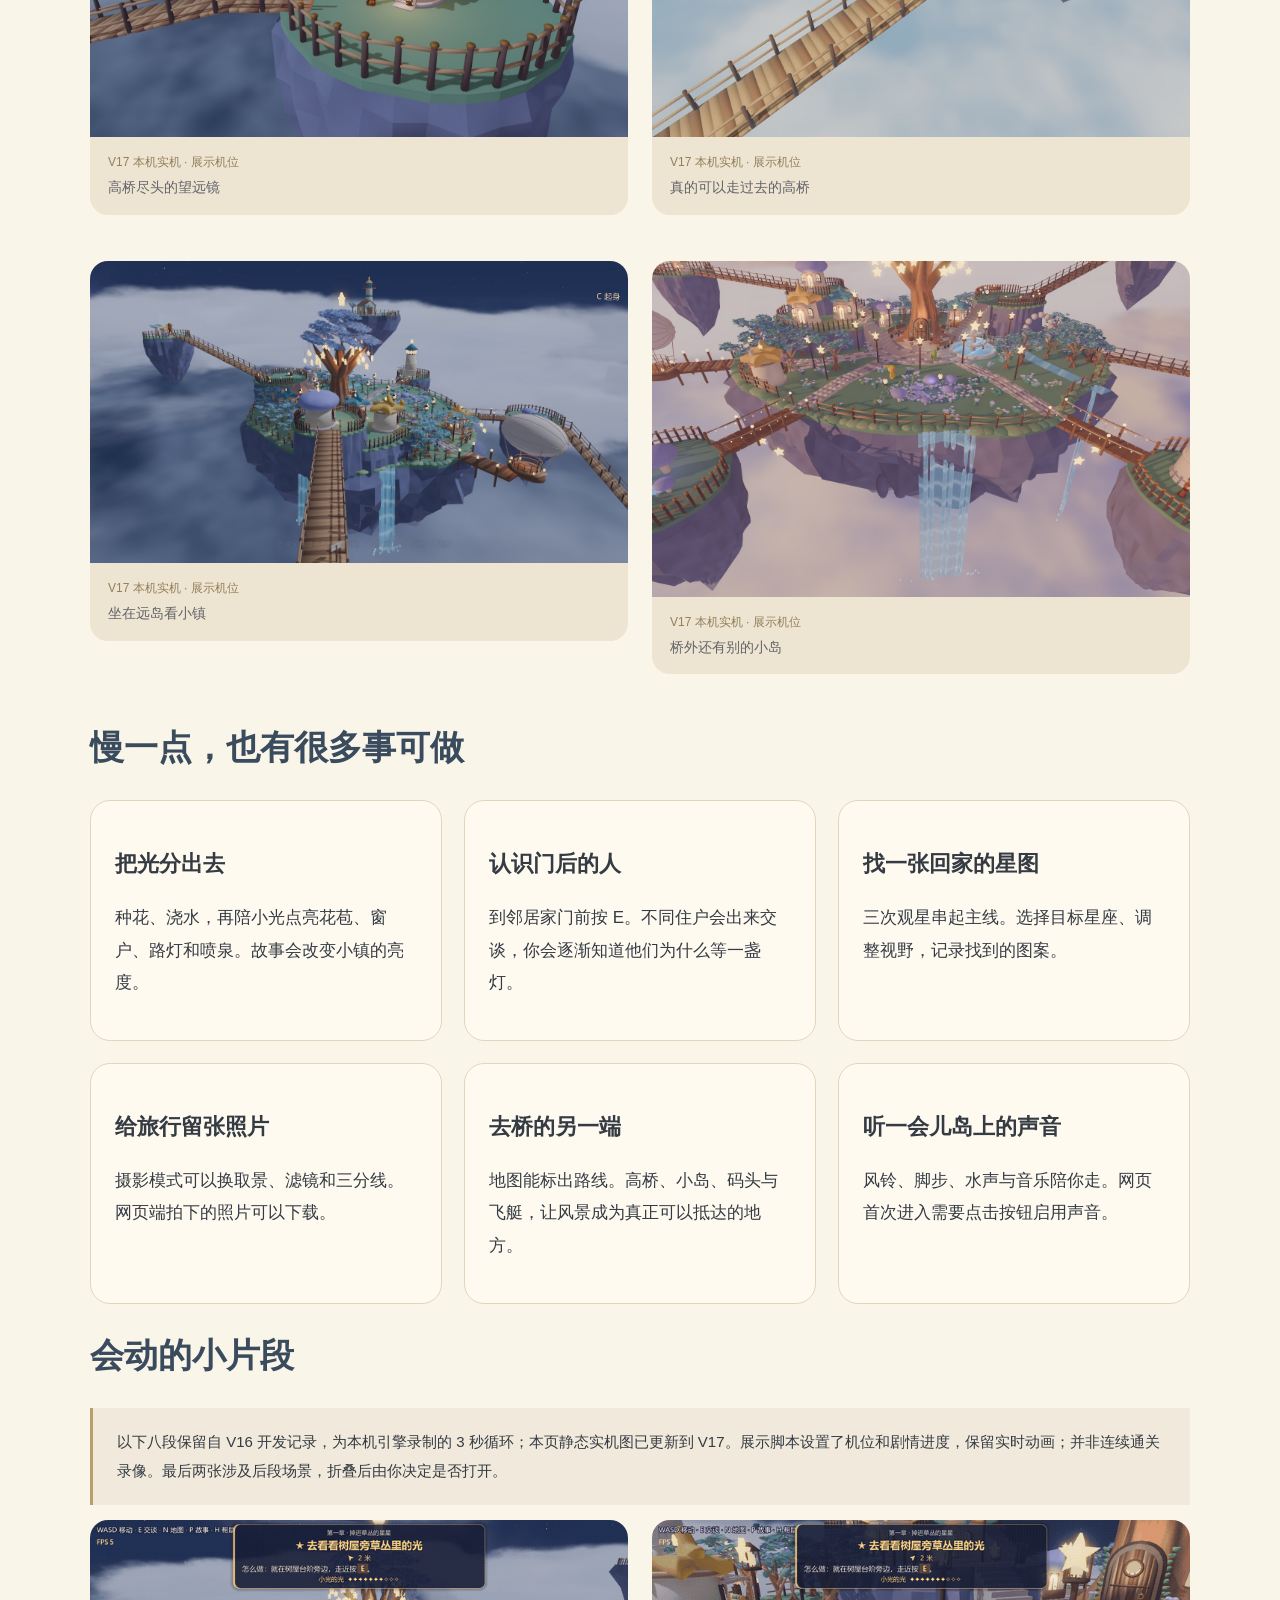
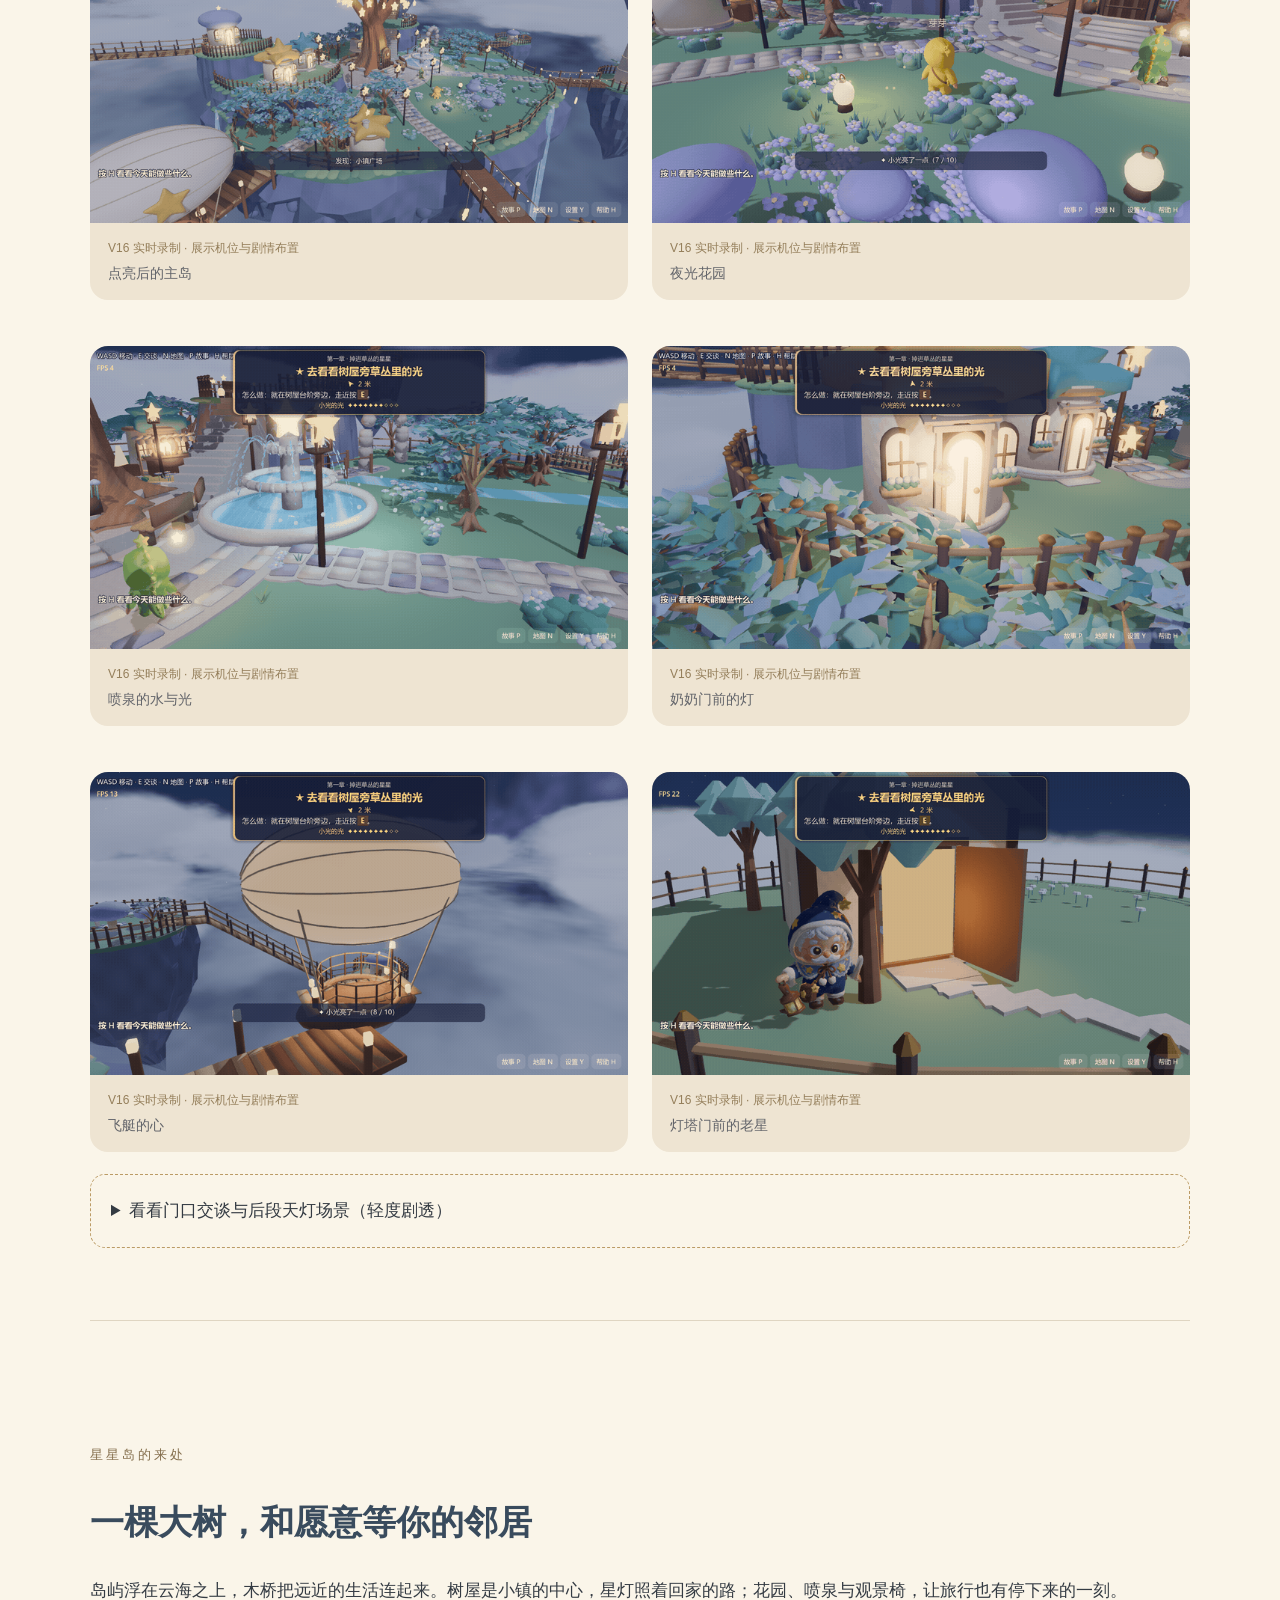
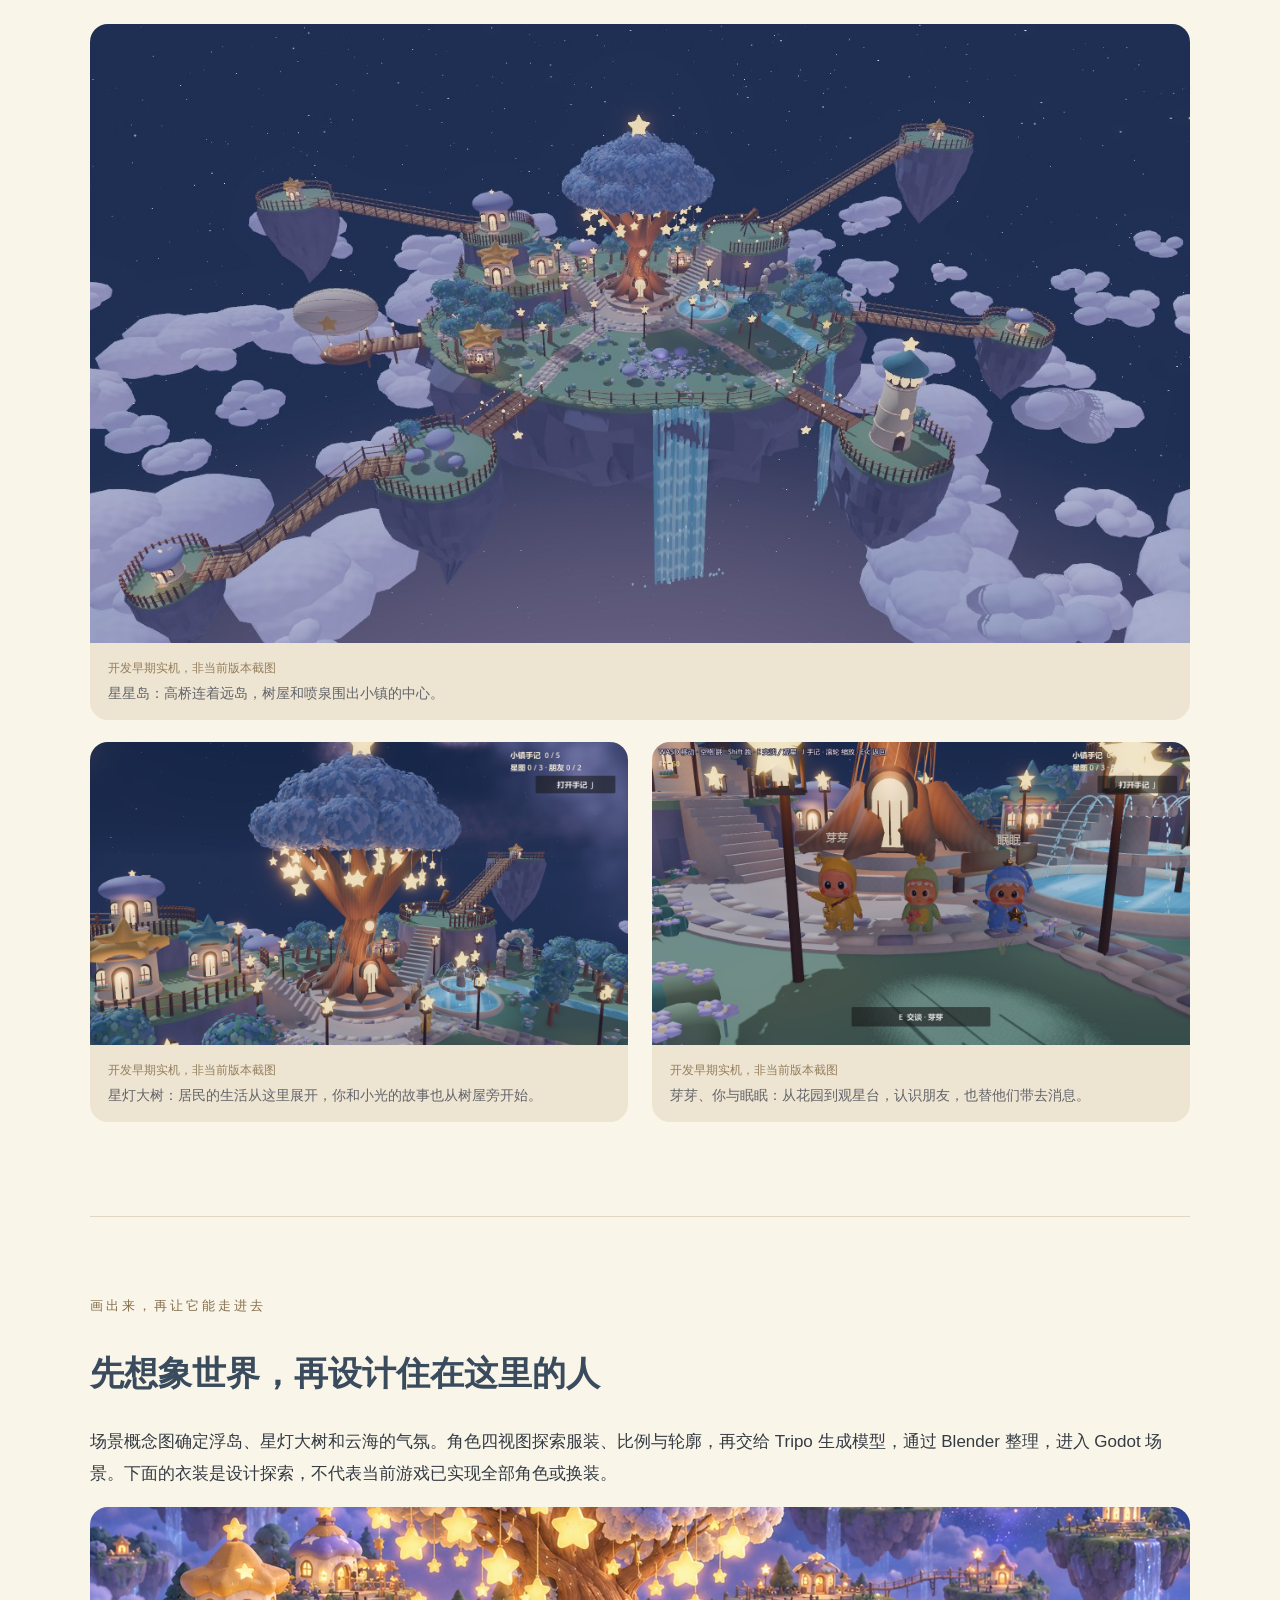
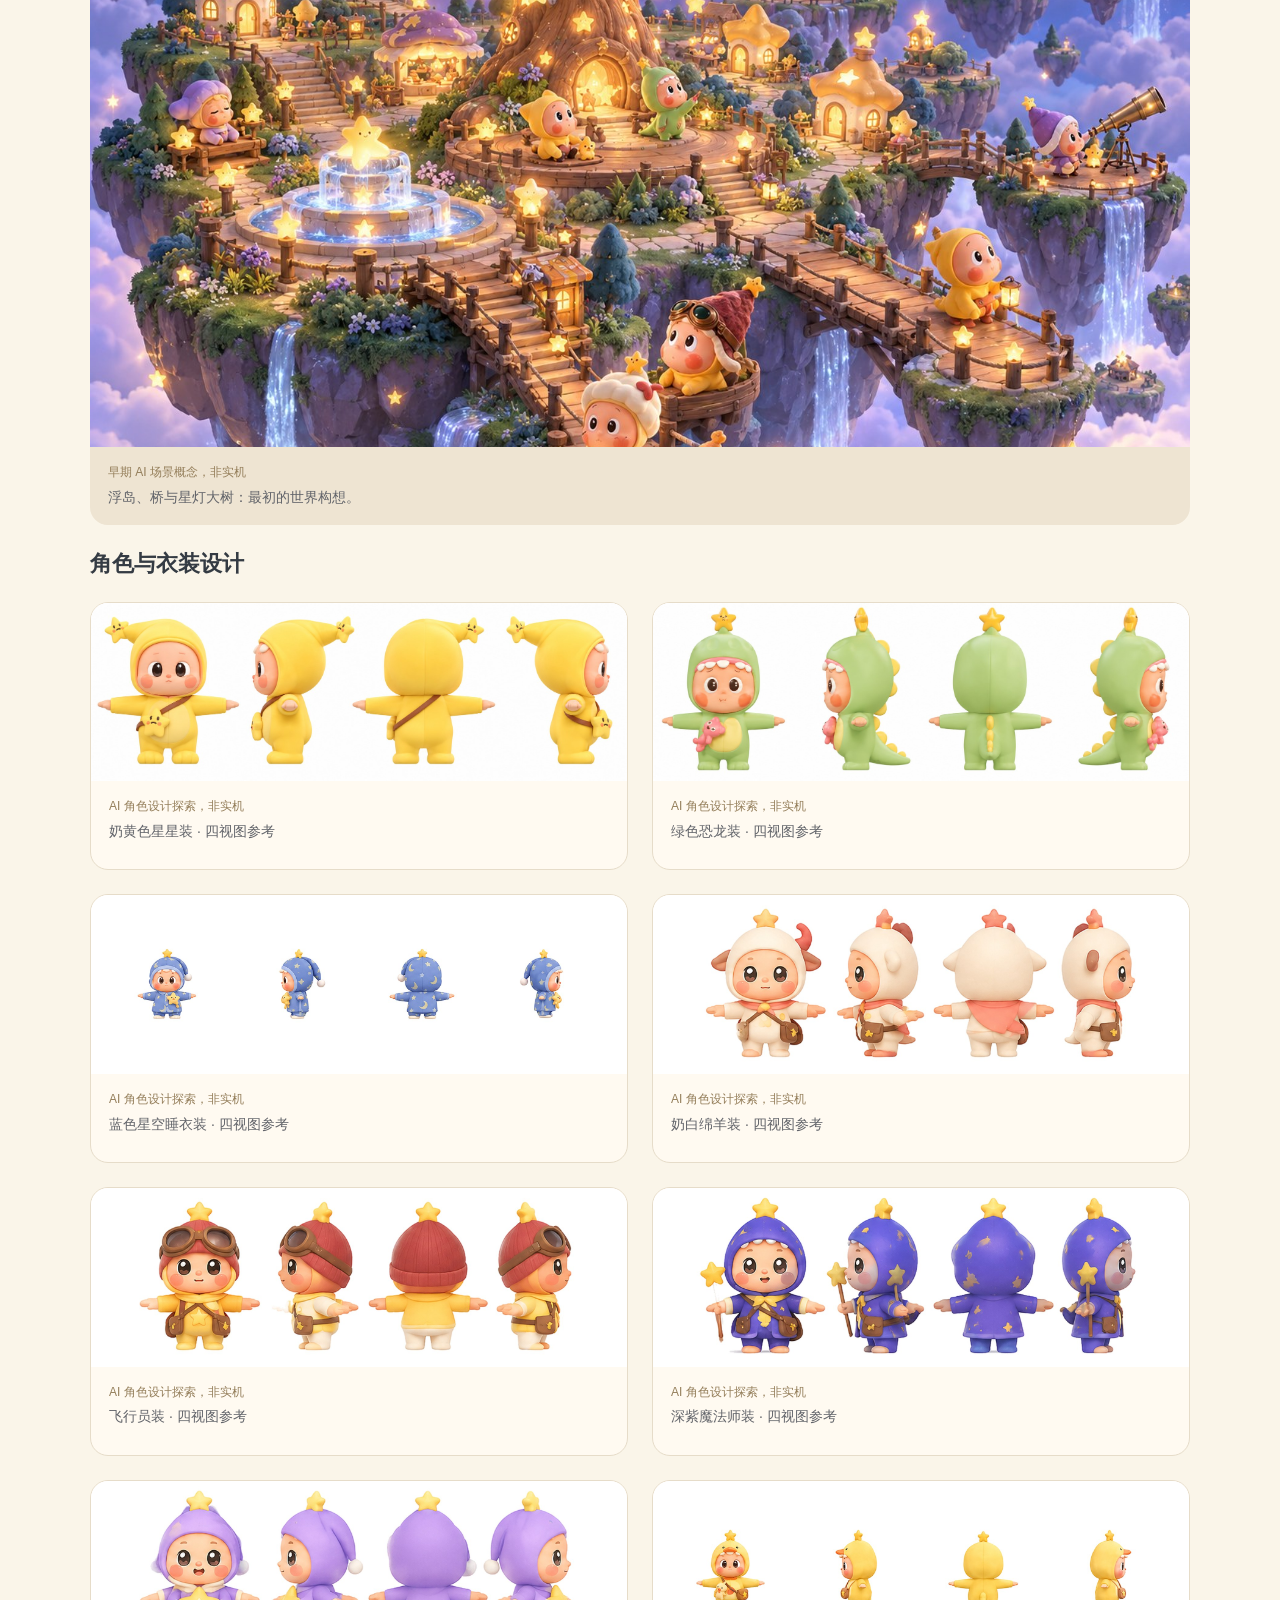
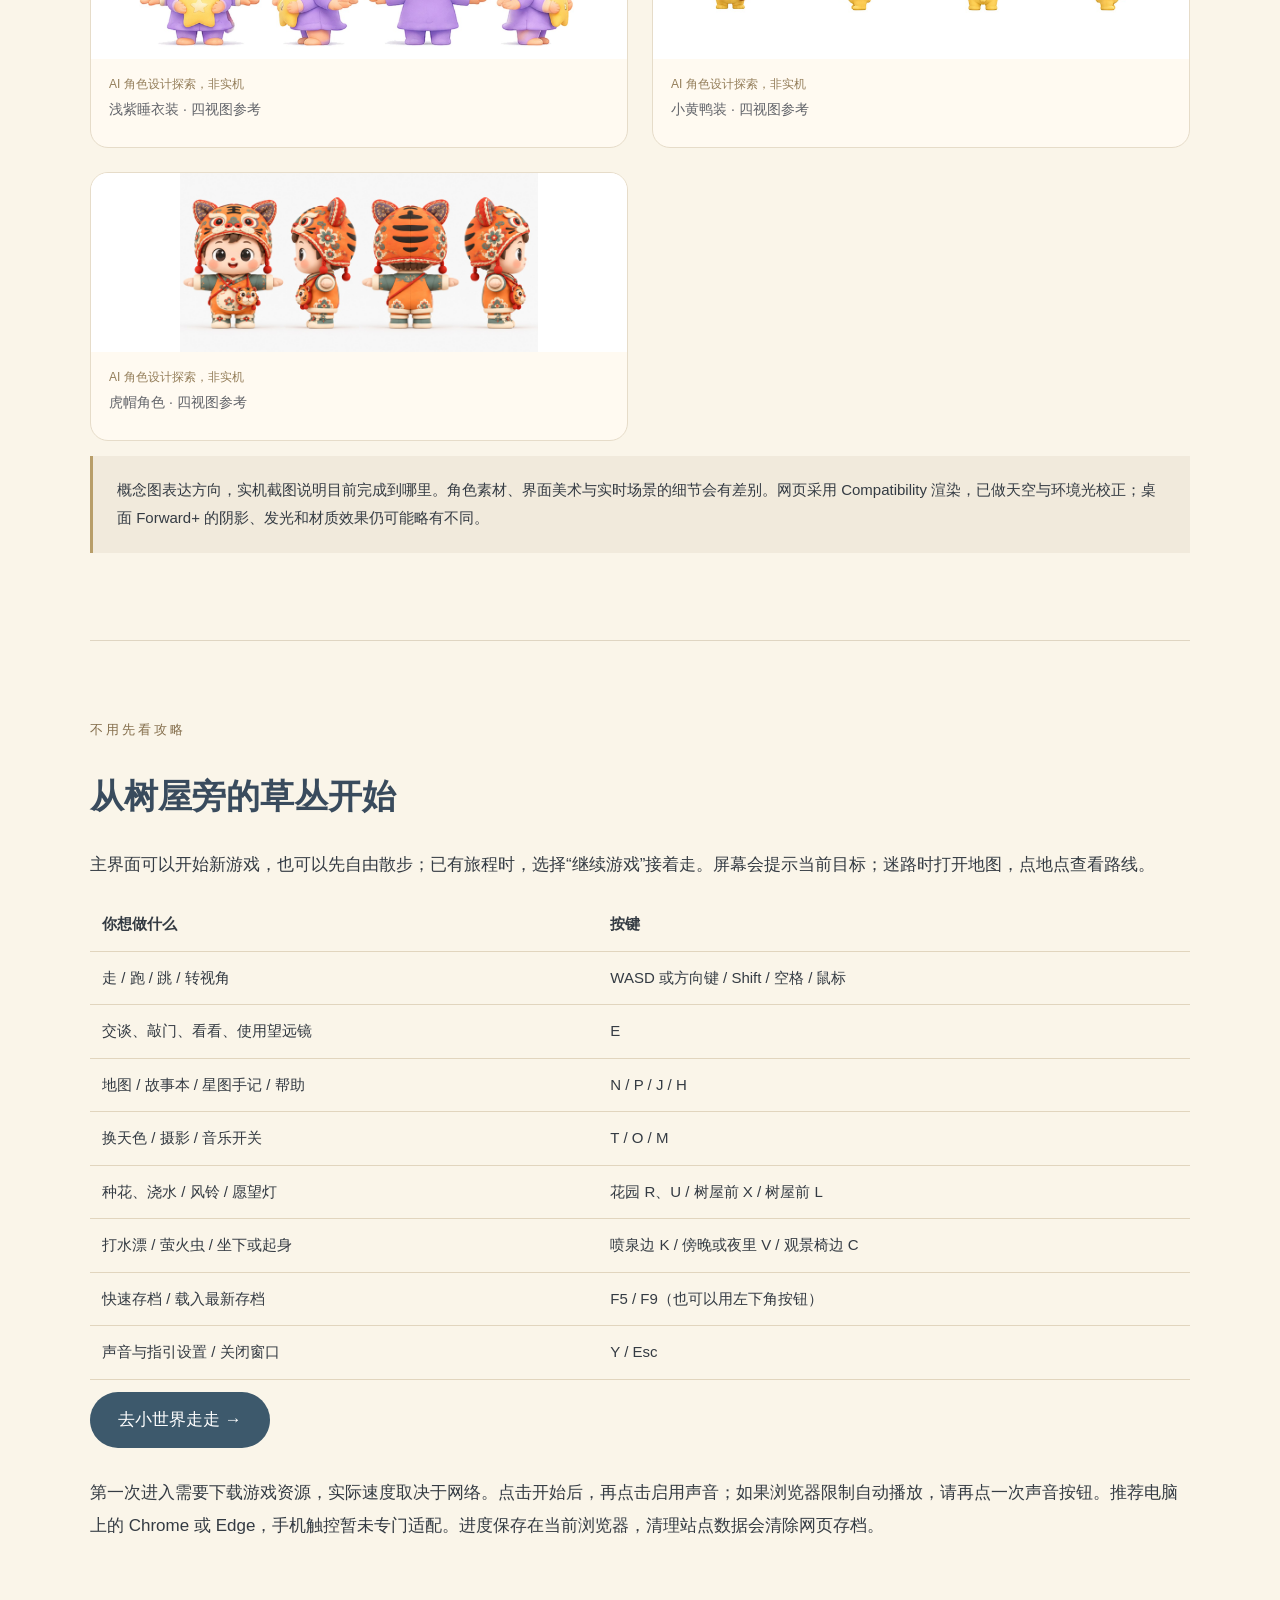
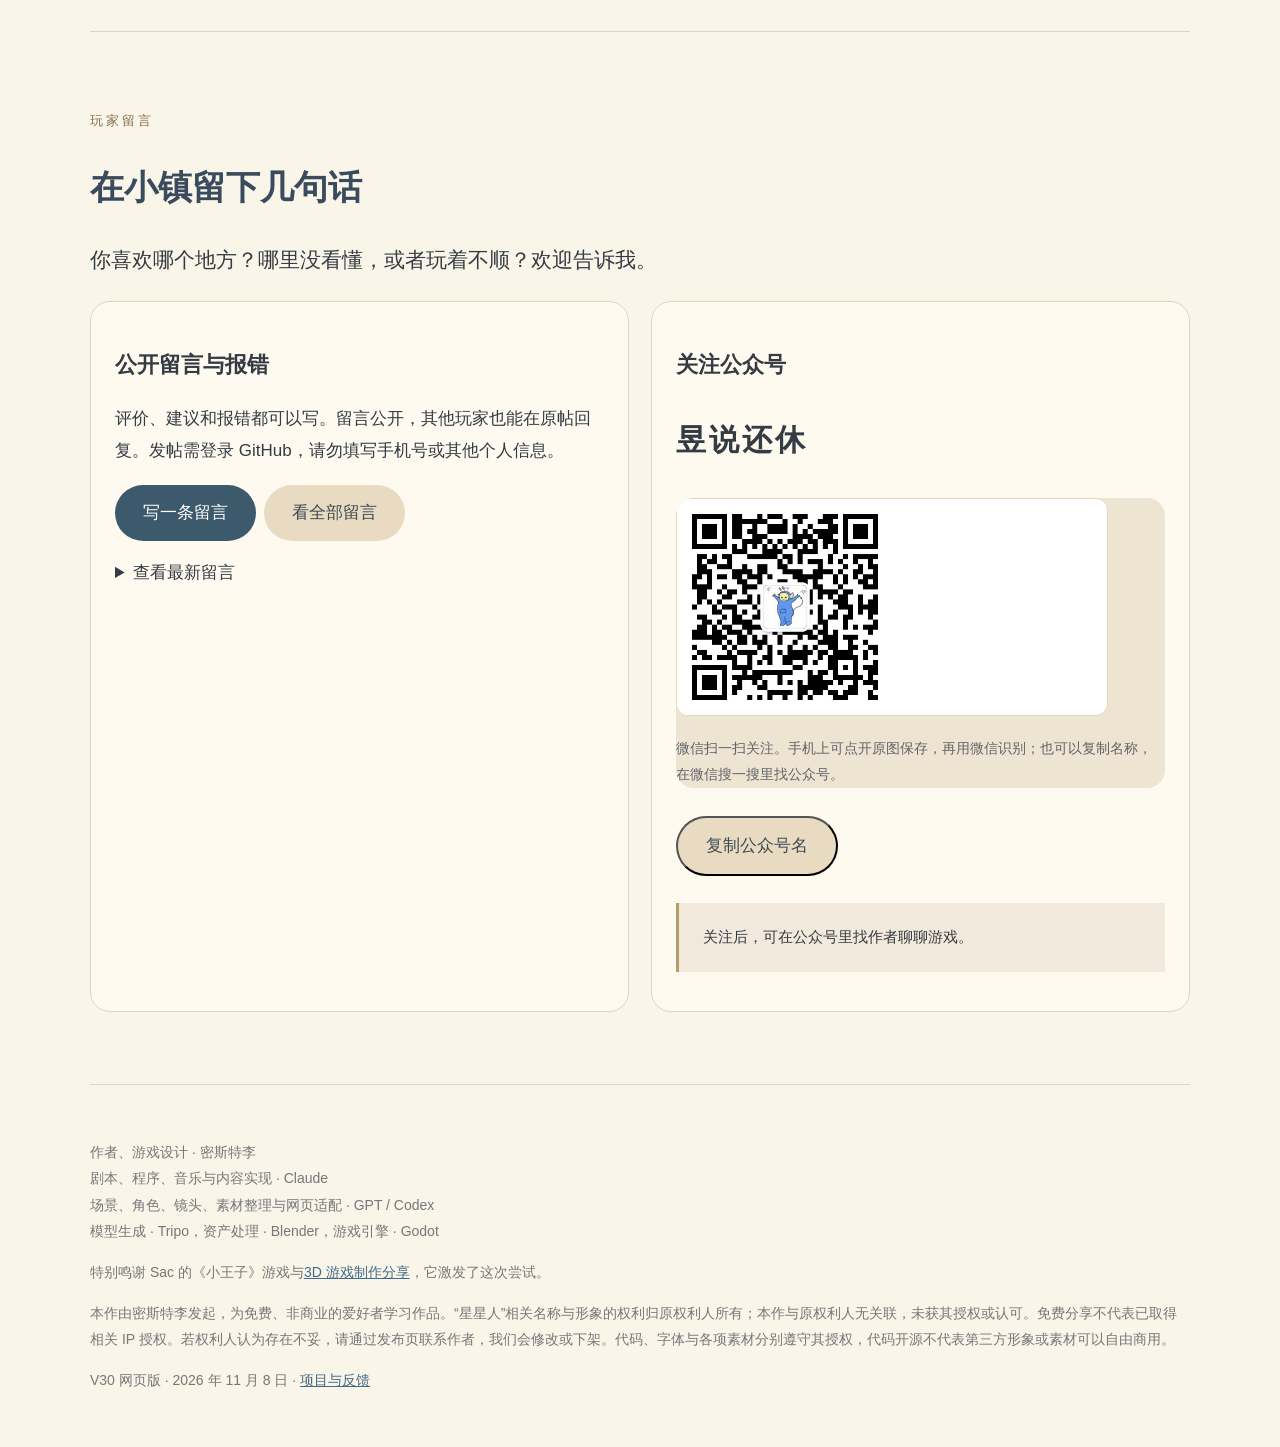
==== commit 919aa239: "Version the updated trailer controls to avoid stale browser scripts" ====
--- a/site/index.html
+++ b/site/index.html
@@ -1,4 +1,4 @@
-<!doctype html><html lang="zh-CN"><meta charset="utf-8"><meta name="viewport" content="width=device-width,initial-scale=1"><title>星星人的小世界 · V20 游戏介绍</title><link rel="icon" href="assets/app_icon.png"><style>*{box-sizing:border-box}html{scroll-behavior:smooth}body{margin:0;background:#faf5e9;color:#343b43;font:17px/1.9 Georgia,"Microsoft YaHei",sans-serif}a{color:#416b88}nav{position:sticky;top:0;z-index:10;background:#faf5e9ed;backdrop-filter:blur(12px);padding:12px 5%;display:flex;gap:24px;align-items:center;border-bottom:1px solid #dacfb9}nav b{margin-right:auto}nav a{text-decoration:none;font-size:14px}main{max-width:1160px;margin:auto;padding:0 30px}section{padding:72px 0;border-bottom:1px solid #dfd5c2}h1{font-size:clamp(34px,5vw,66px);line-height:1.3;margin:15px 0}h2{font-size:34px;line-height:1.4;color:#394b5d}h3{font-size:22px;line-height:1.5}.eyebrow{letter-spacing:3px;color:#846e4c;font-size:13px}.lead{max-width:740px;font-size:21px}.hero{position:relative}.hero img{width:100%;border-radius:0 0 32px 32px;display:block}.hero-text{padding:28px 0 0}.btn{display:inline-block;padding:12px 28px;border-radius:40px;background:#3d596c;color:white;text-decoration:none;margin:12px 12px 12px 0}.light{background:#e8dbc2;color:#3d4c54}.grid{display:grid;grid-template-columns:repeat(2,minmax(0,1fr));gap:24px}.cards{display:grid;grid-template-columns:repeat(3,minmax(0,1fr));gap:22px}article.card{padding:24px;background:#fffaf0;border:1px solid #e1d5be;border-radius:20px}figure{margin:0 0 22px;overflow:hidden;border-radius:18px;background:#eee4d2}figure img{width:100%;display:block}figcaption{padding:14px 18px;font-size:14px;color:#62646a}.tag{display:block;font-size:12px;color:#947e5a}.note{padding:20px 24px;border-left:3px solid #b89e69;background:#f1eadc;font-size:15px}.article{max-width:800px;margin:auto}.article p{margin:25px 0}.article h2{margin-top:65px;font-size:28px}footer{padding:40px 0;font-size:14px;color:#777}.spoiler{border:1px dashed #bb9b65;padding:20px;border-radius:15px}details summary{cursor:pointer}table{width:100%;border-collapse:collapse;font-size:15px}td,th{padding:12px;border-bottom:1px solid #e1d5be;text-align:left}@media(max-width:700px){main{padding:0 18px}nav{gap:12px;flex-wrap:wrap}nav b{width:100%}.grid,.cards{grid-template-columns:1fr}section{padding:45px 0}.lead{font-size:18px}}.hero{position:relative;min-height:min(780px,calc(100svh - 65px));display:flex;align-items:center;isolation:isolate;overflow:hidden;border-radius:0 0 28px 28px;background:#192543}.hero>img{position:absolute;inset:0;width:100%;height:100%;object-fit:cover;object-position:center;z-index:-2;border-radius:0}.hero:after{content:"";position:absolute;inset:0;background:linear-gradient(90deg,rgba(13,23,48,.9),rgba(19,27,51,.54) 63%,rgba(19,27,51,.12));z-index:-1}.hero-text{padding:50px 6%;max-width:850px;color:#fff8e9}.hero h1{font-size:clamp(34px,5vw,64px);text-shadow:0 2px 20px #15244088}.hero .eyebrow,.hero .tag{color:#f4dfb9}.hero .lead{font-size:clamp(18px,2vw,22px);max-width:620px}.hero .btn{background:#f3d493;color:#26354b;font-weight:bold}.hero .light{background:#fdf8efde}.references{display:grid;grid-template-columns:repeat(2,minmax(0,1fr));gap:24px;align-items:start}.references figure{margin:0;background:#fffaf1;border:1px solid #e6dcc9}.references img{aspect-ratio:3/1;object-fit:contain;background:white}.references figcaption{min-height:88px}.concept-scene img{max-height:540px;object-fit:cover;object-position:center}.history{margin-top:45px}.history .grid{align-items:start}.grid{align-items:start}@media(max-width:700px){.hero{min-height:650px}.hero-text{padding:35px 7%}.hero:after{background:linear-gradient(0deg,#111c39ed,#17213e77)}.references{grid-template-columns:1fr}.hero .btn{padding:10px 20px}.hero h1{font-size:36px}}</style><link rel="stylesheet" href="assets/community.css"><script src="assets/community.js" defer></script><nav><b>✦ 星星人的小世界</b><a href="#trailer">宣传片</a><a href="#update">更新</a><a href="#story">故事</a><a href="#world">实机</a><a href="#design">设计</a><a href="#play">怎么玩</a><a href="#feedback">玩家留言</a></nav><main>
+<!doctype html><html lang="zh-CN"><meta charset="utf-8"><meta name="viewport" content="width=device-width,initial-scale=1"><title>星星人的小世界 · V30 游戏介绍</title><link rel="icon" href="assets/app_icon.png"><style>*{box-sizing:border-box}html{scroll-behavior:smooth}body{margin:0;background:#faf5e9;color:#343b43;font:17px/1.9 Georgia,"Microsoft YaHei",sans-serif}a{color:#416b88}nav{position:sticky;top:0;z-index:10;background:#faf5e9ed;backdrop-filter:blur(12px);padding:12px 5%;display:flex;gap:24px;align-items:center;border-bottom:1px solid #dacfb9}nav b{margin-right:auto}nav a{text-decoration:none;font-size:14px}main{max-width:1160px;margin:auto;padding:0 30px}section{padding:72px 0;border-bottom:1px solid #dfd5c2}h1{font-size:clamp(34px,5vw,66px);line-height:1.3;margin:15px 0}h2{font-size:34px;line-height:1.4;color:#394b5d}h3{font-size:22px;line-height:1.5}.eyebrow{letter-spacing:3px;color:#846e4c;font-size:13px}.lead{max-width:740px;font-size:21px}.hero{position:relative}.hero img{width:100%;border-radius:0 0 32px 32px;display:block}.hero-text{padding:28px 0 0}.btn{display:inline-block;padding:12px 28px;border-radius:40px;background:#3d596c;color:white;text-decoration:none;margin:12px 12px 12px 0}.light{background:#e8dbc2;color:#3d4c54}.grid{display:grid;grid-template-columns:repeat(2,minmax(0,1fr));gap:24px}.cards{display:grid;grid-template-columns:repeat(3,minmax(0,1fr));gap:22px}article.card{padding:24px;background:#fffaf0;border:1px solid #e1d5be;border-radius:20px}figure{margin:0 0 22px;overflow:hidden;border-radius:18px;background:#eee4d2}figure img{width:100%;display:block}figcaption{padding:14px 18px;font-size:14px;color:#62646a}.tag{display:block;font-size:12px;color:#947e5a}.note{padding:20px 24px;border-left:3px solid #b89e69;background:#f1eadc;font-size:15px}.article{max-width:800px;margin:auto}.article p{margin:25px 0}.article h2{margin-top:65px;font-size:28px}footer{padding:40px 0;font-size:14px;color:#777}.spoiler{border:1px dashed #bb9b65;padding:20px;border-radius:15px}details summary{cursor:pointer}table{width:100%;border-collapse:collapse;font-size:15px}td,th{padding:12px;border-bottom:1px solid #e1d5be;text-align:left}@media(max-width:700px){main{padding:0 18px}nav{gap:12px;flex-wrap:wrap}nav b{width:100%}.grid,.cards{grid-template-columns:1fr}section{padding:45px 0}.lead{font-size:18px}}.hero{position:relative;min-height:min(780px,calc(100svh - 65px));display:flex;align-items:center;isolation:isolate;overflow:hidden;border-radius:0 0 28px 28px;background:#192543}.hero>img{position:absolute;inset:0;width:100%;height:100%;object-fit:cover;object-position:center;z-index:-2;border-radius:0}.hero:after{content:"";position:absolute;inset:0;background:linear-gradient(90deg,rgba(13,23,48,.9),rgba(19,27,51,.54) 63%,rgba(19,27,51,.12));z-index:-1}.hero-text{padding:50px 6%;max-width:850px;color:#fff8e9}.hero h1{font-size:clamp(34px,5vw,64px);text-shadow:0 2px 20px #15244088}.hero .eyebrow,.hero .tag{color:#f4dfb9}.hero .lead{font-size:clamp(18px,2vw,22px);max-width:620px}.hero .btn{background:#f3d493;color:#26354b;font-weight:bold}.hero .light{background:#fdf8efde}.references{display:grid;grid-template-columns:repeat(2,minmax(0,1fr));gap:24px;align-items:start}.references figure{margin:0;background:#fffaf1;border:1px solid #e6dcc9}.references img{aspect-ratio:3/1;object-fit:contain;background:white}.references figcaption{min-height:88px}.concept-scene img{max-height:540px;object-fit:cover;object-position:center}.history{margin-top:45px}.history .grid{align-items:start}.grid{align-items:start}@media(max-width:700px){.hero{min-height:650px}.hero-text{padding:35px 7%}.hero:after{background:linear-gradient(0deg,#111c39ed,#17213e77)}.references{grid-template-columns:1fr}.hero .btn{padding:10px 20px}.hero h1{font-size:36px}}</style><link rel="stylesheet" href="assets/community.css"><script src="assets/community.js?v=30" defer></script><nav><b>✦ 星星人的小世界</b><a href="#trailer">宣传片</a><a href="#update">更新</a><a href="#story">故事</a><a href="#world">实机</a><a href="#design">设计</a><a href="#play">怎么玩</a><a href="#feedback">玩家留言</a></nav><main>
 <p class="note">网页版已更新到 V30，新增通关后记和四位远岛人物的故事。对话和书信会逐字浮现；第二章从喷泉边的清晨开始，白天、傍晚、夜里各有一种风铃声。</p><div class="hero"><img fetchpriority="high" src="assets/concept.jpg" alt="浮岛世界早期概念设计，非游戏实机"><div class="hero-text"><span class="eyebrow">一个人发起 · 与 AI 一起制作的 3D 小游戏</span><h1>星星人的小世界</h1><p class="lead">一颗迷路的小星星，一座浮在云海上的小镇。陪它走过高桥，敲开邻居的门，把暗下来的灯一盏一盏点亮。</p><a class="btn" href="play/">去小世界走走 →</a><a class="btn light" href="#trailer">先看宣传片</a><p class="tag">V30 网页版 · 免费的非商业爱好者作品 · 建议电脑键鼠游玩 · 背景为早期概念设计，实机见下方</p></div></div>
 <section id="trailer" aria-labelledby="trailer-title">
   <span class="eyebrow">宣传片 · 1 分 22 秒</span>
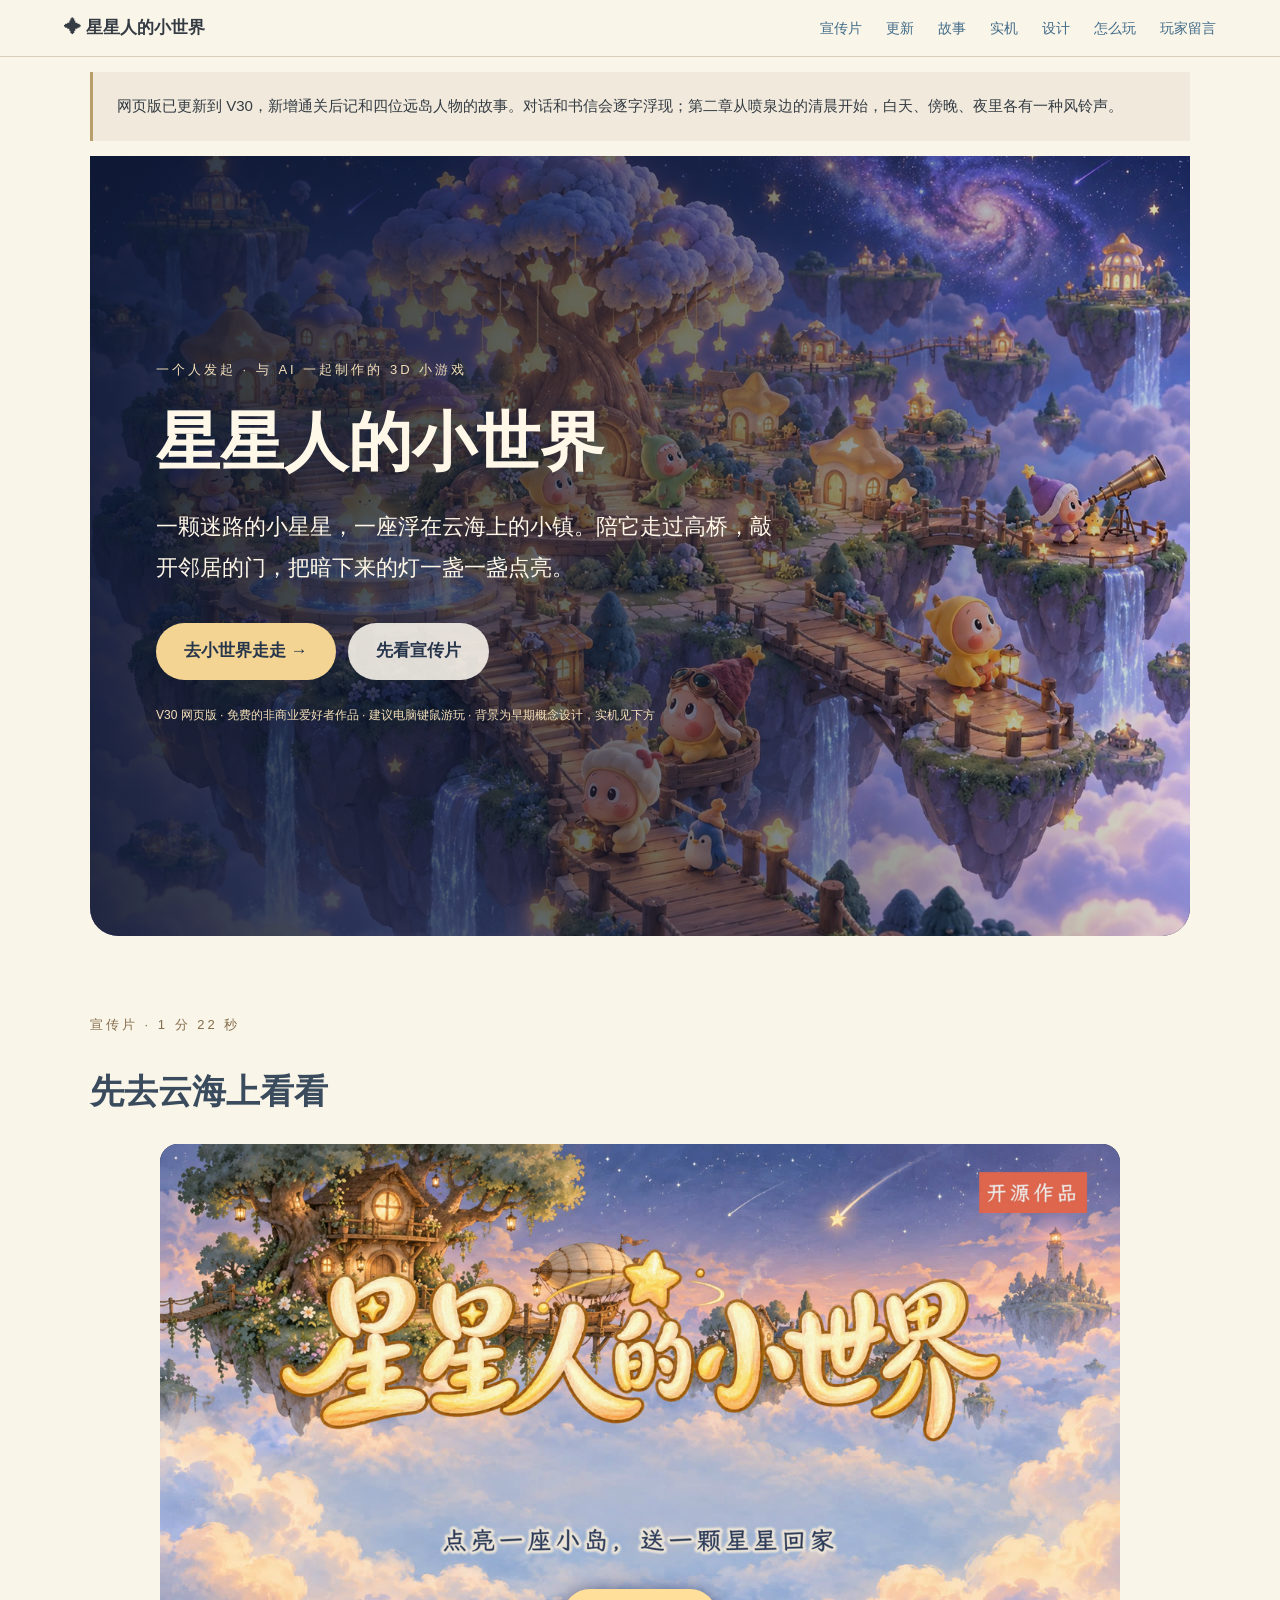
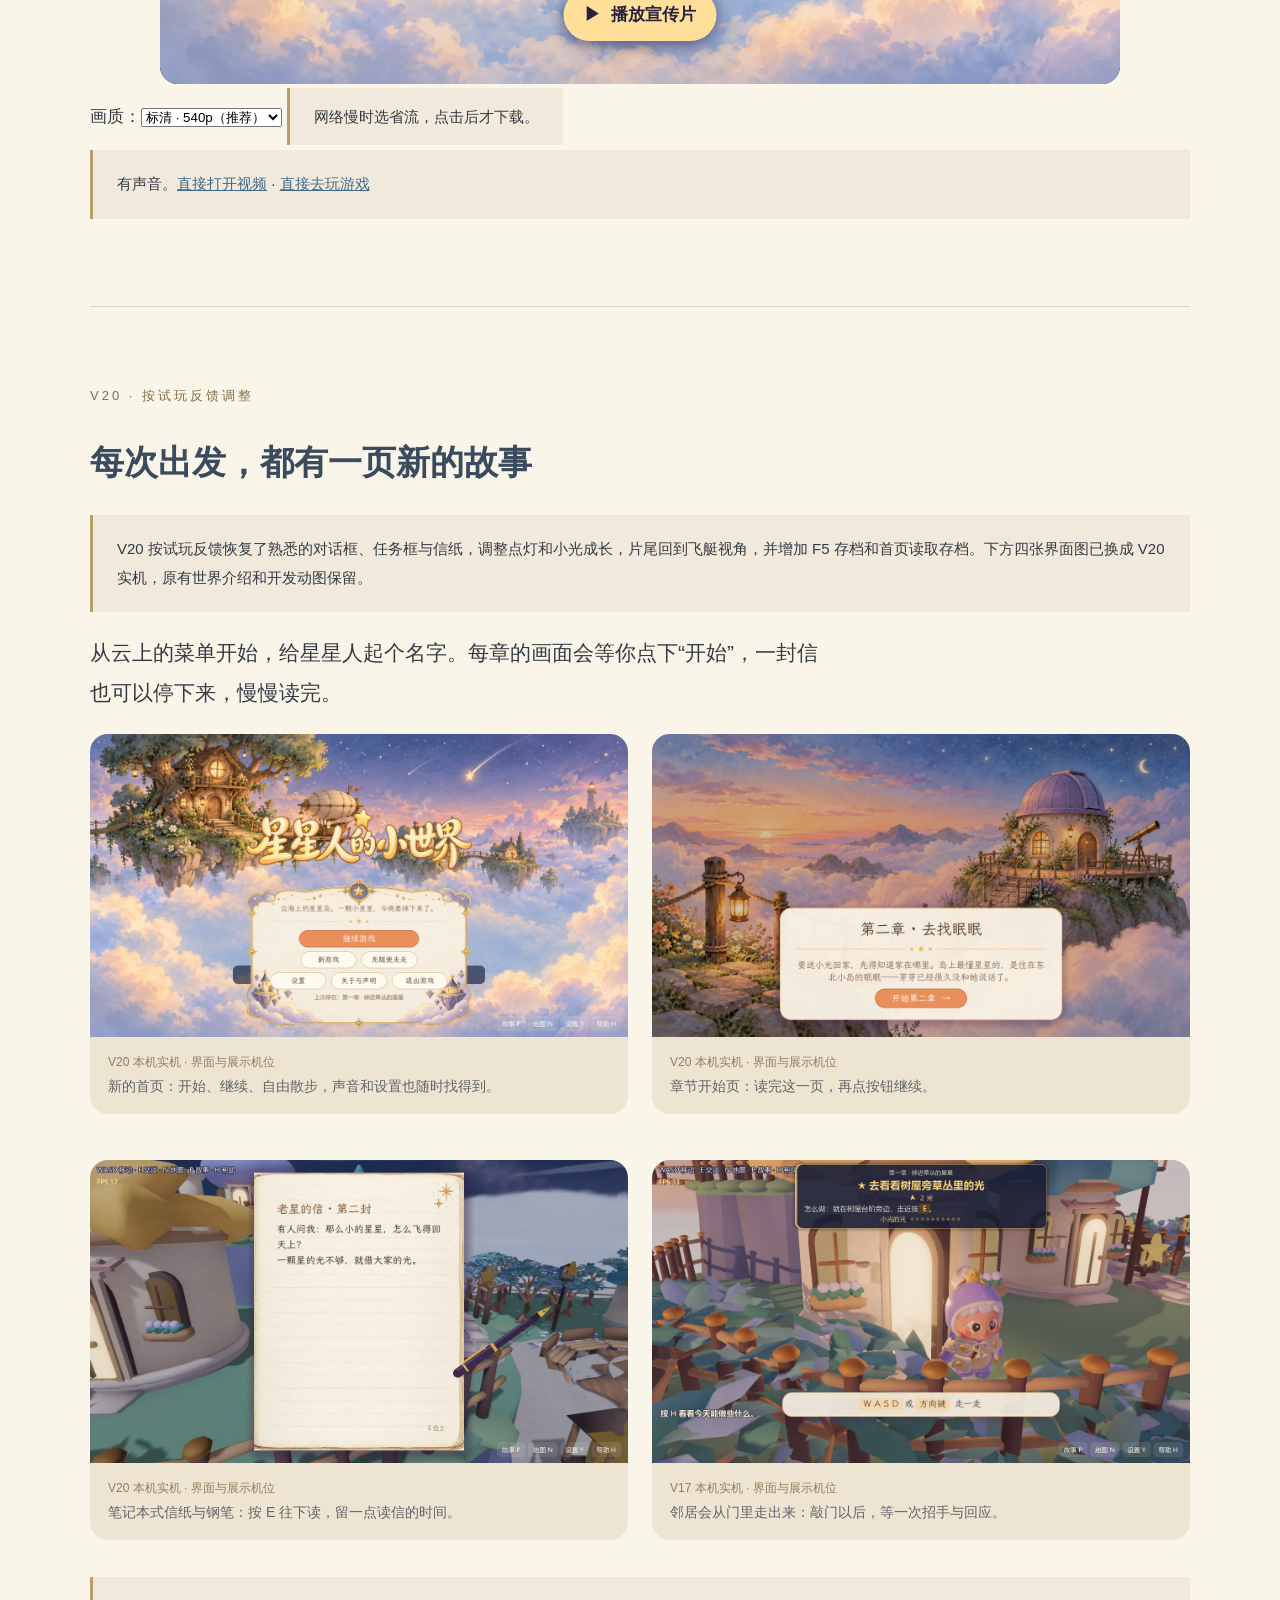
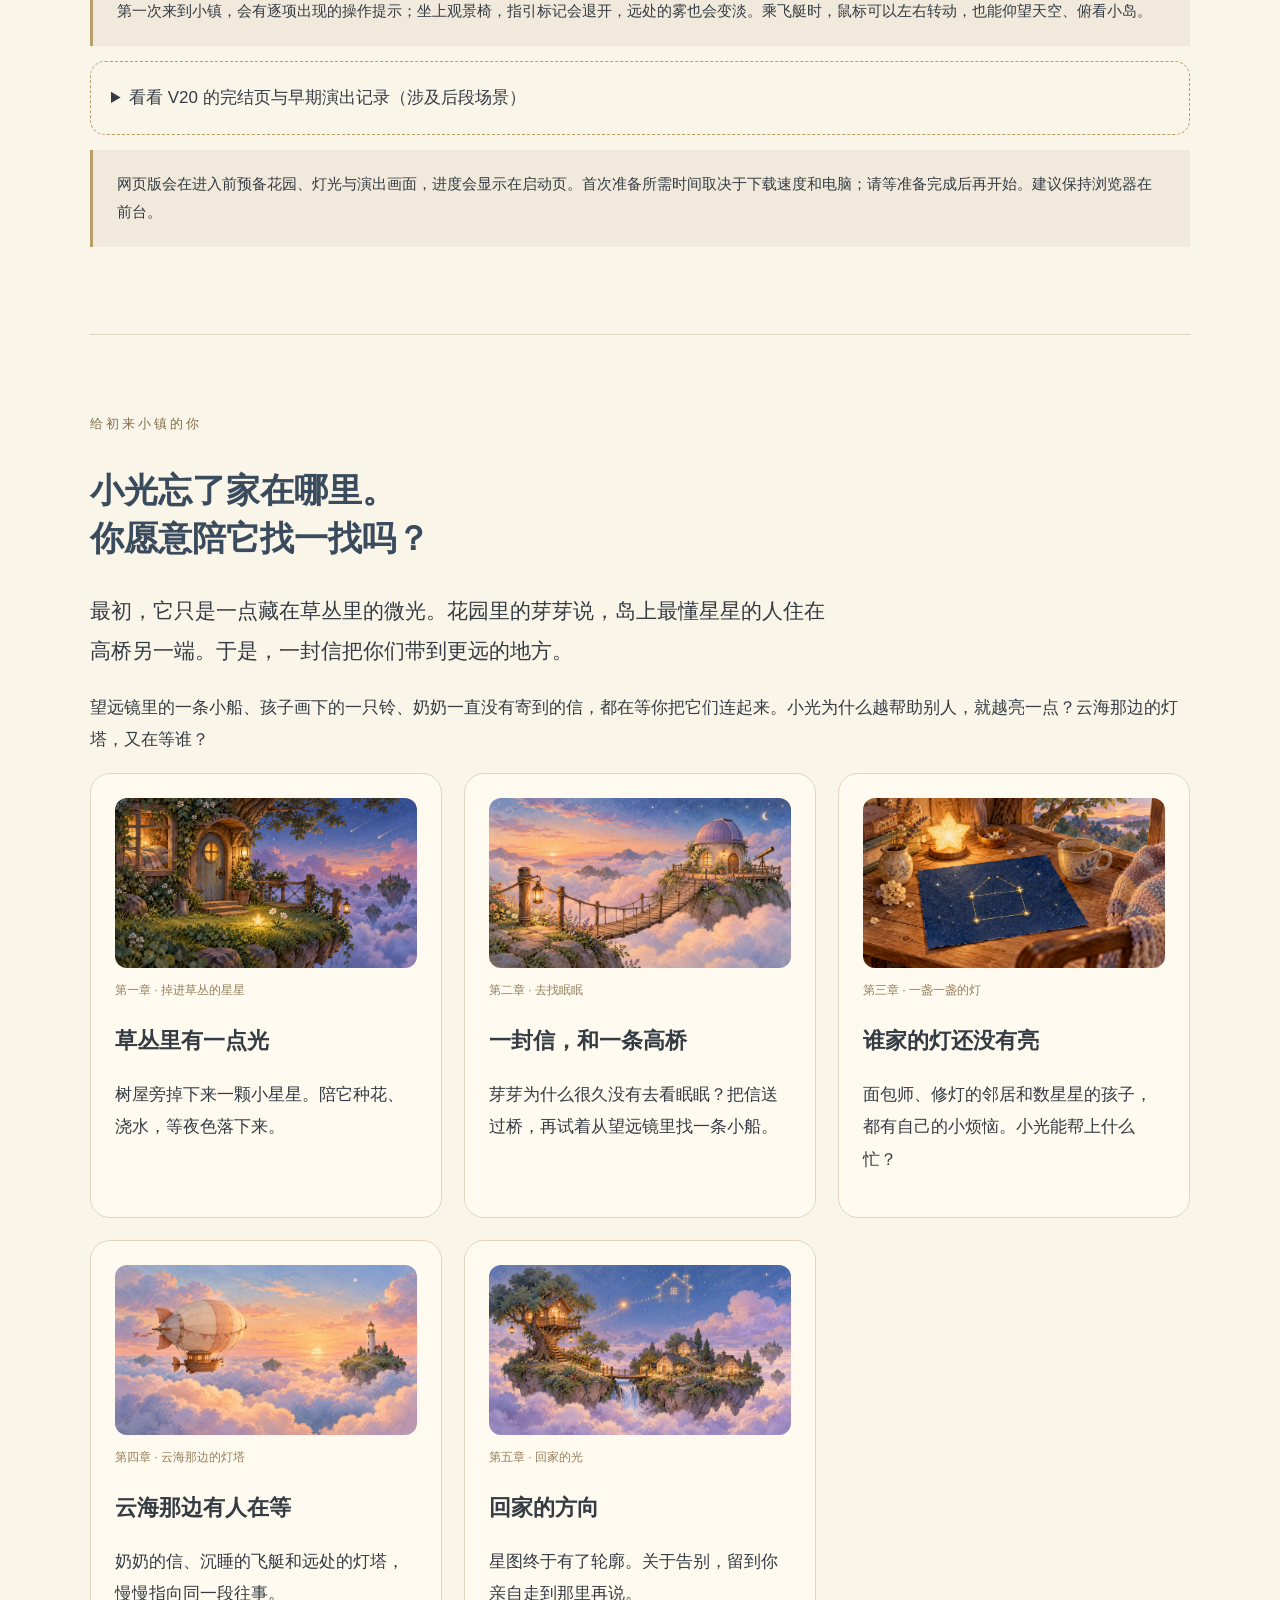
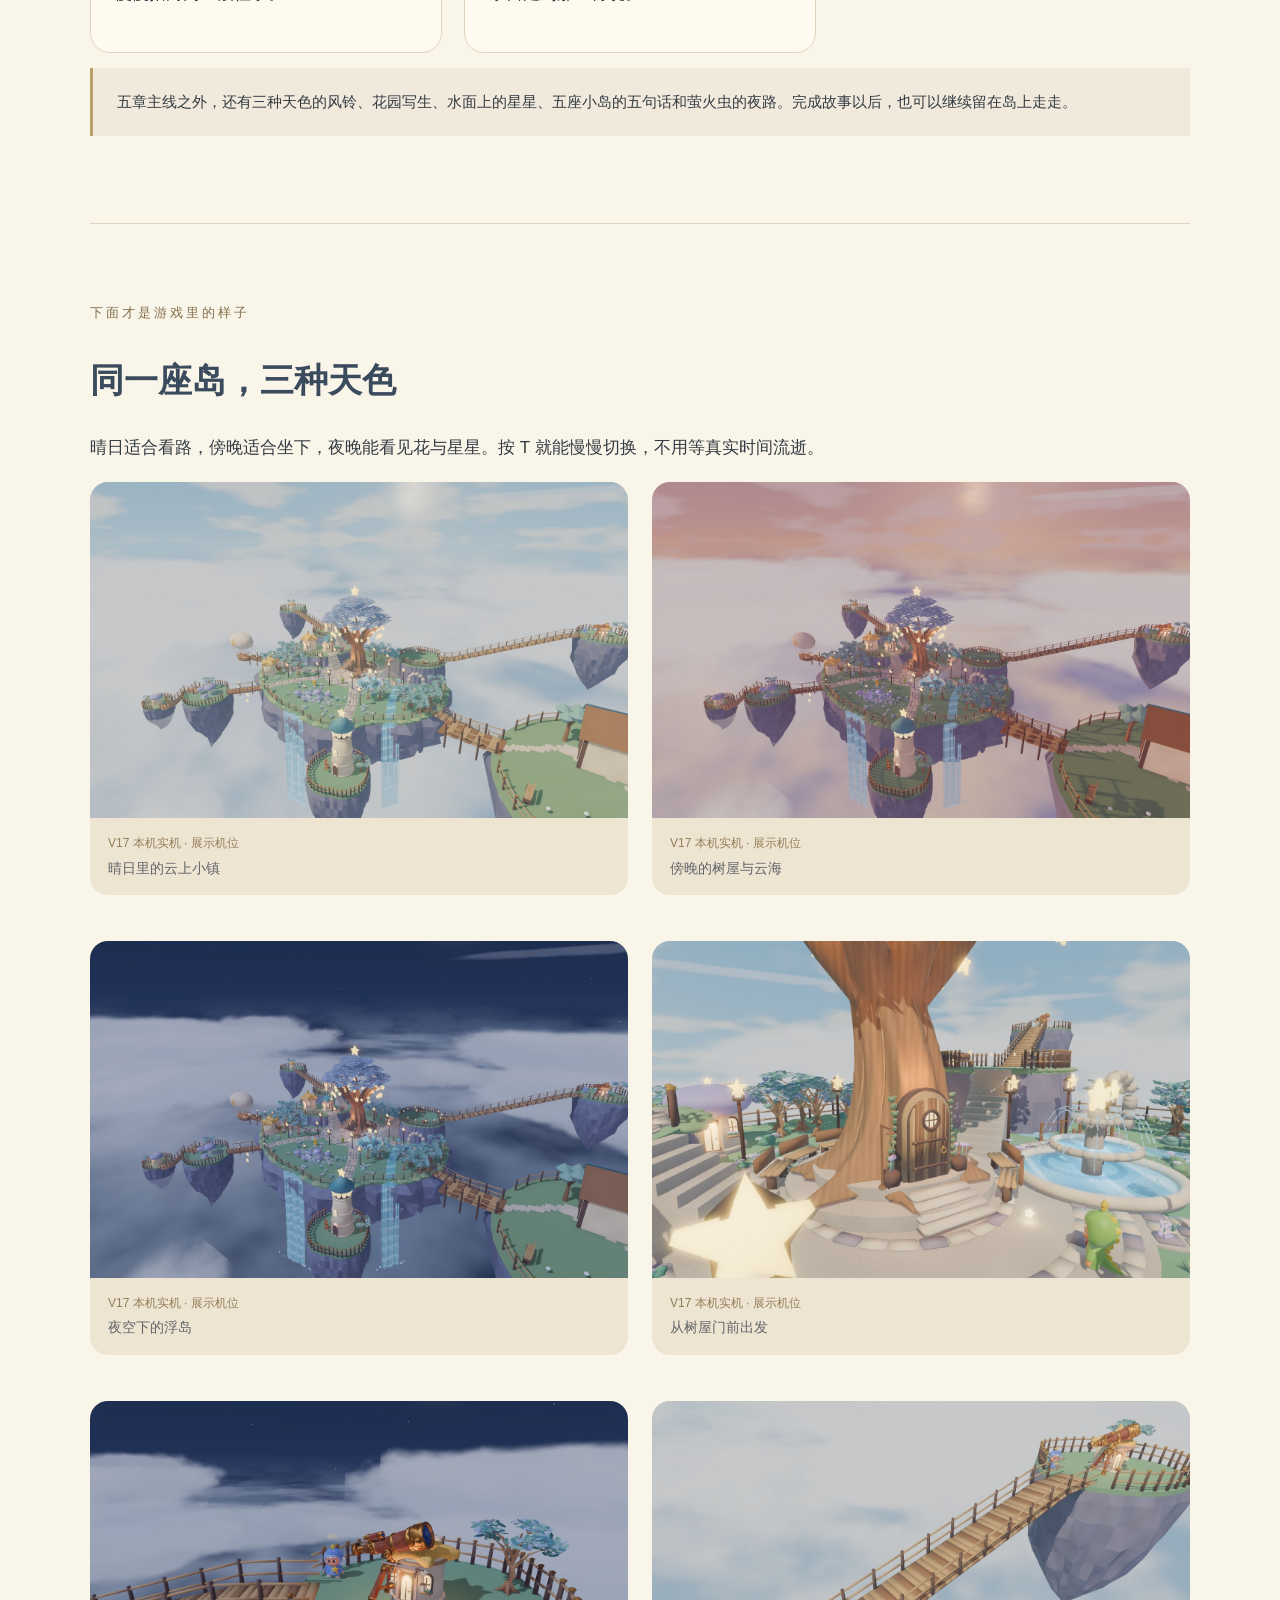
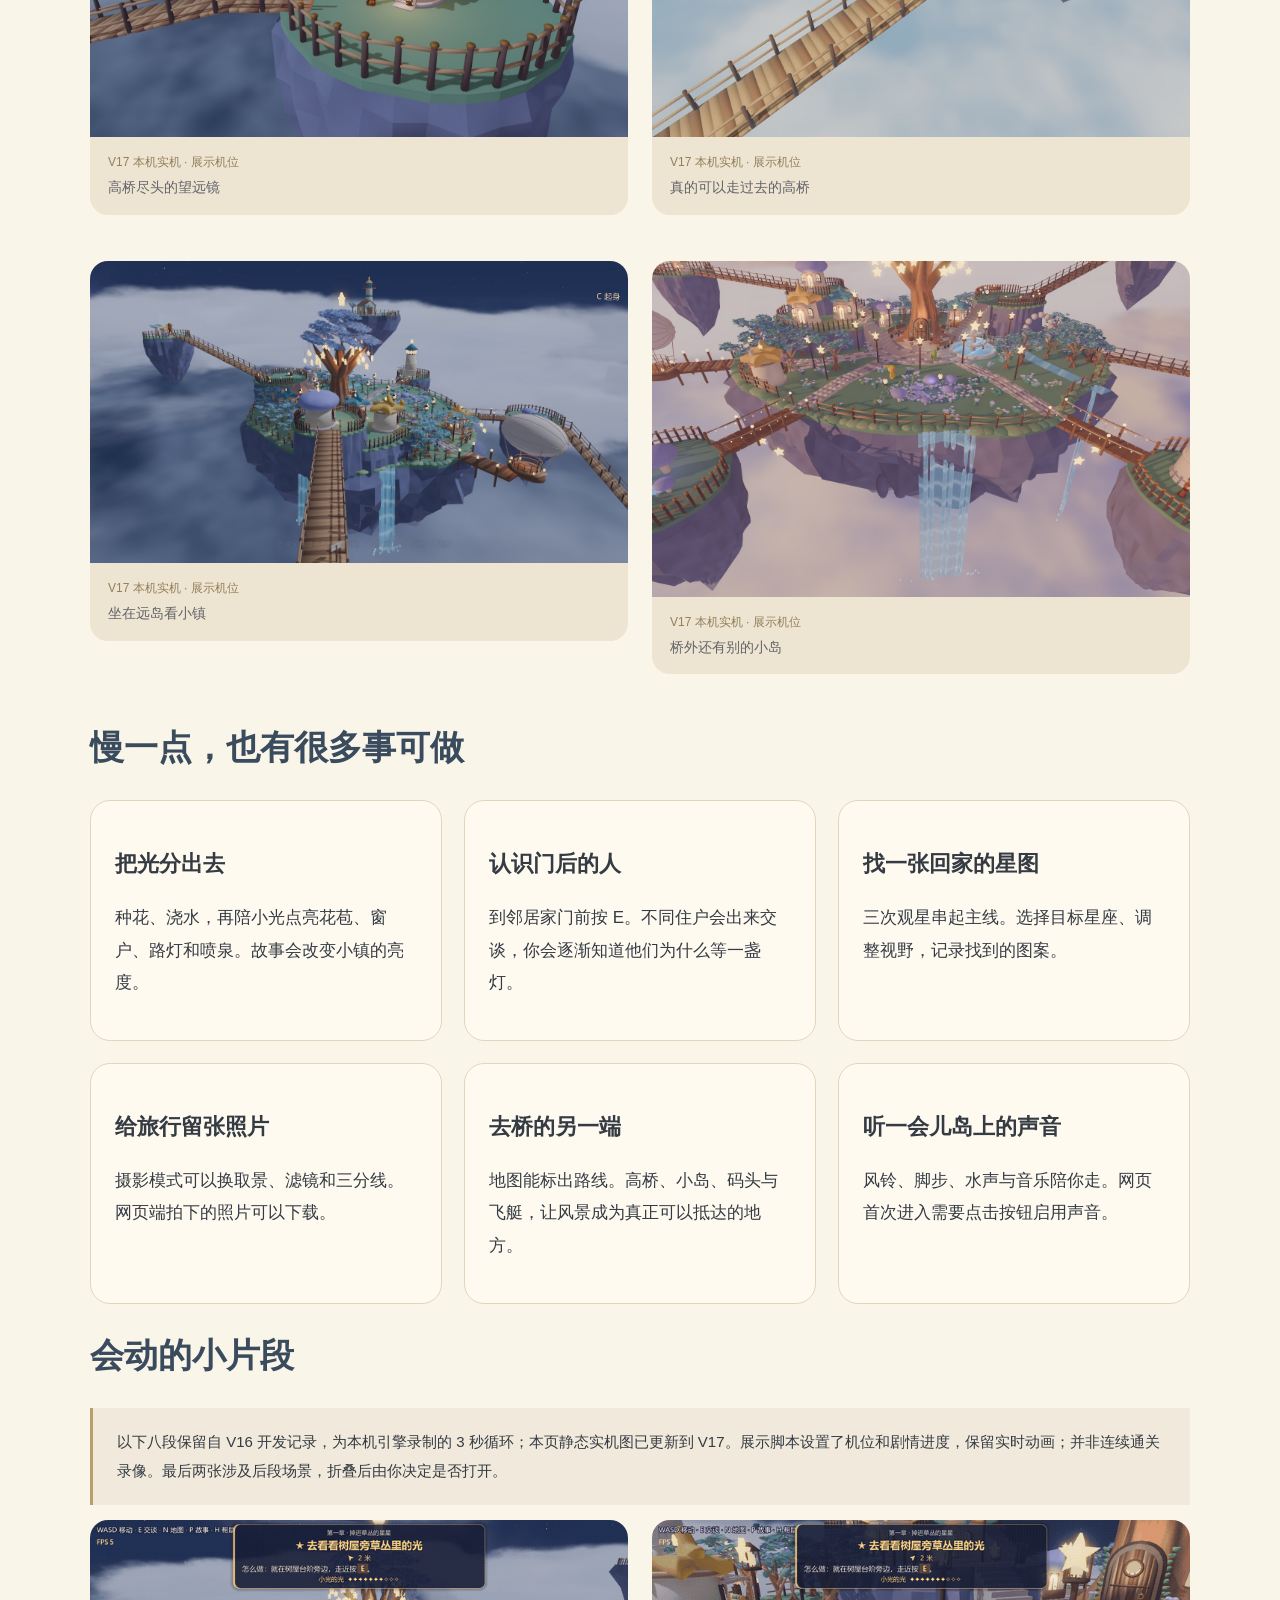
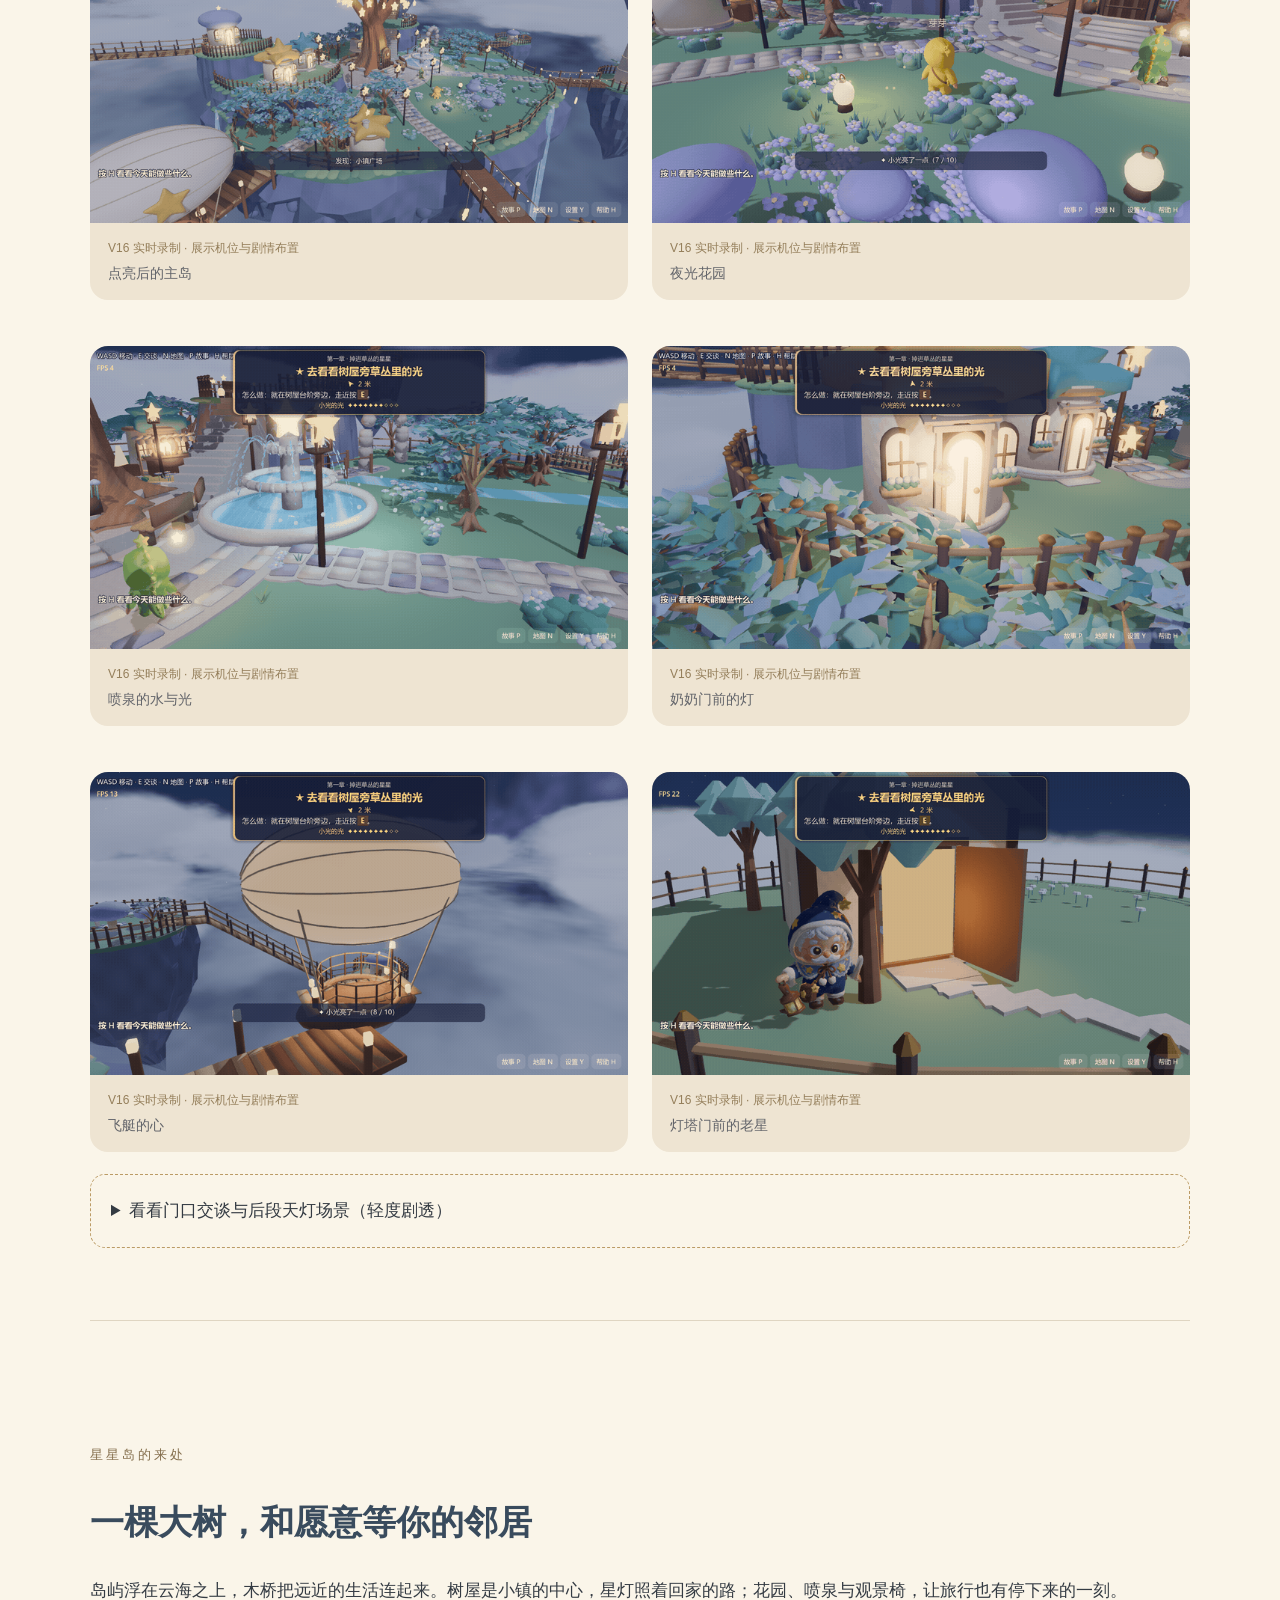
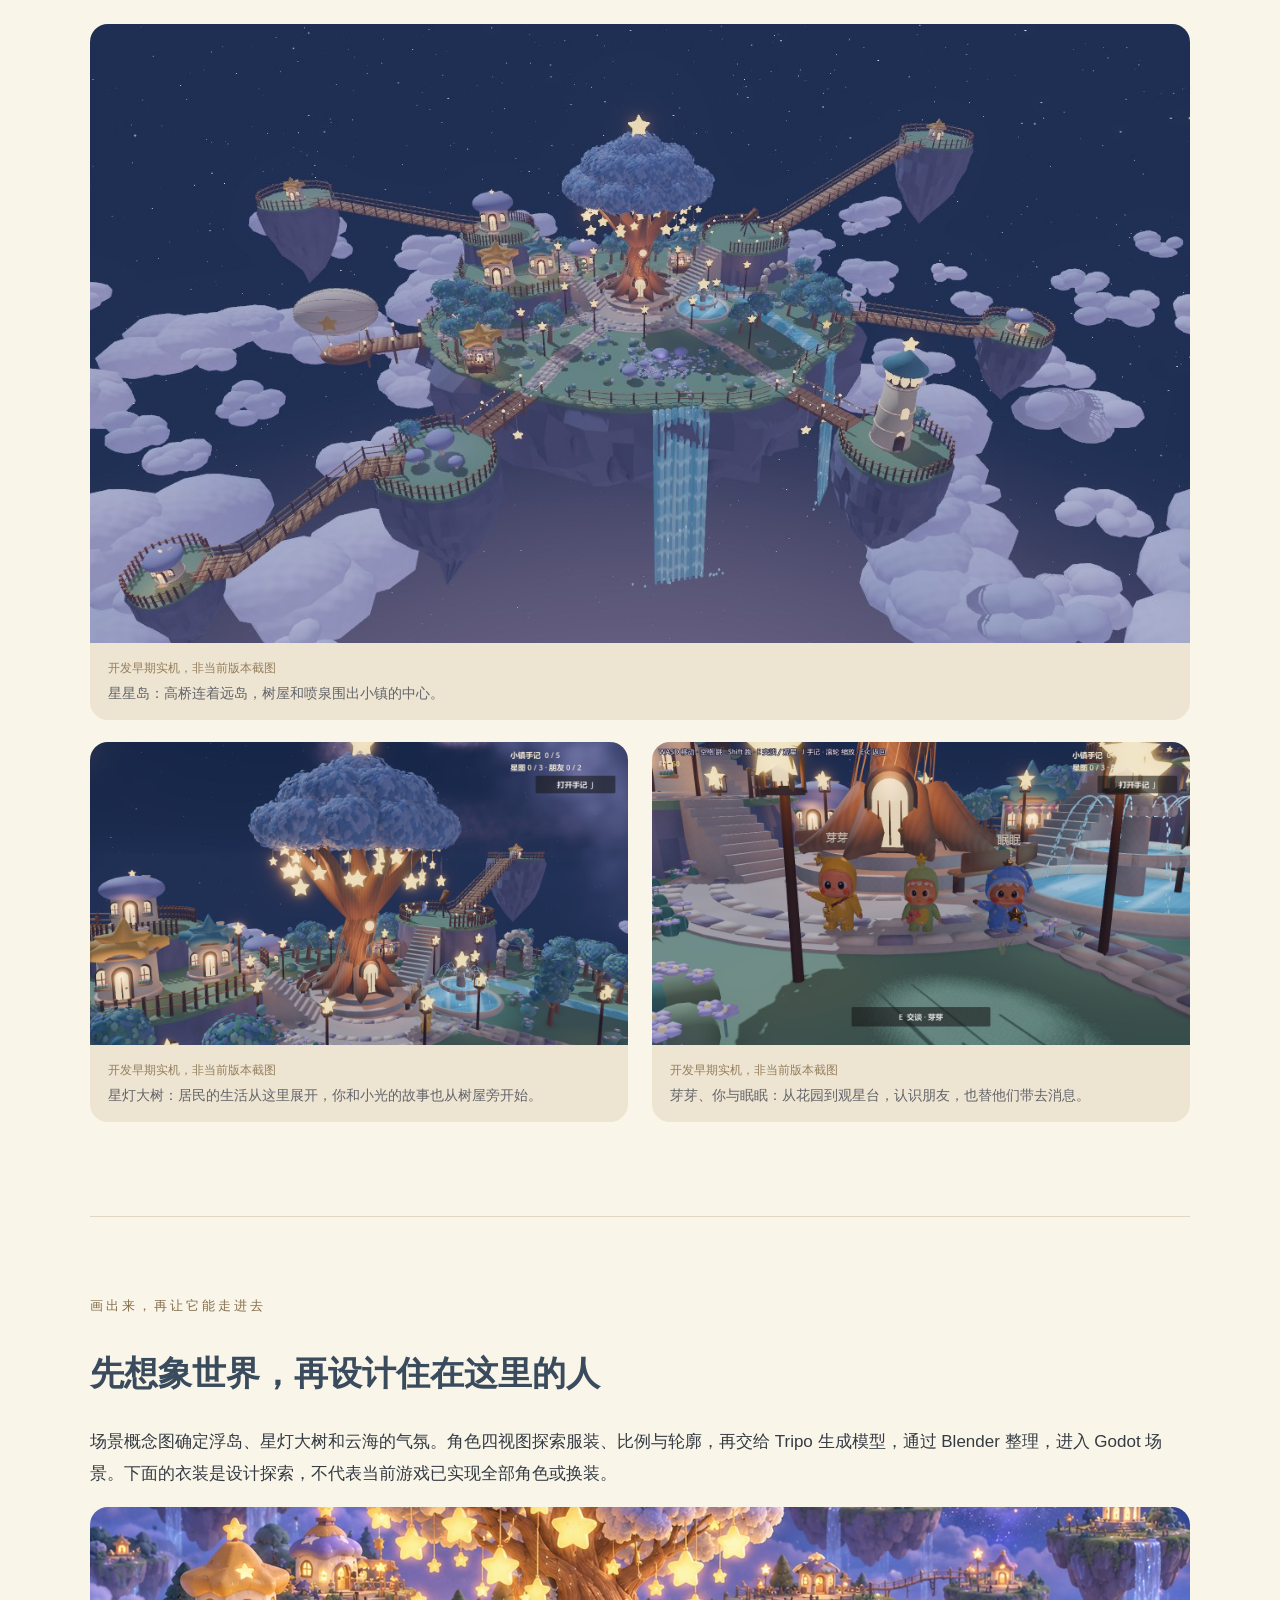
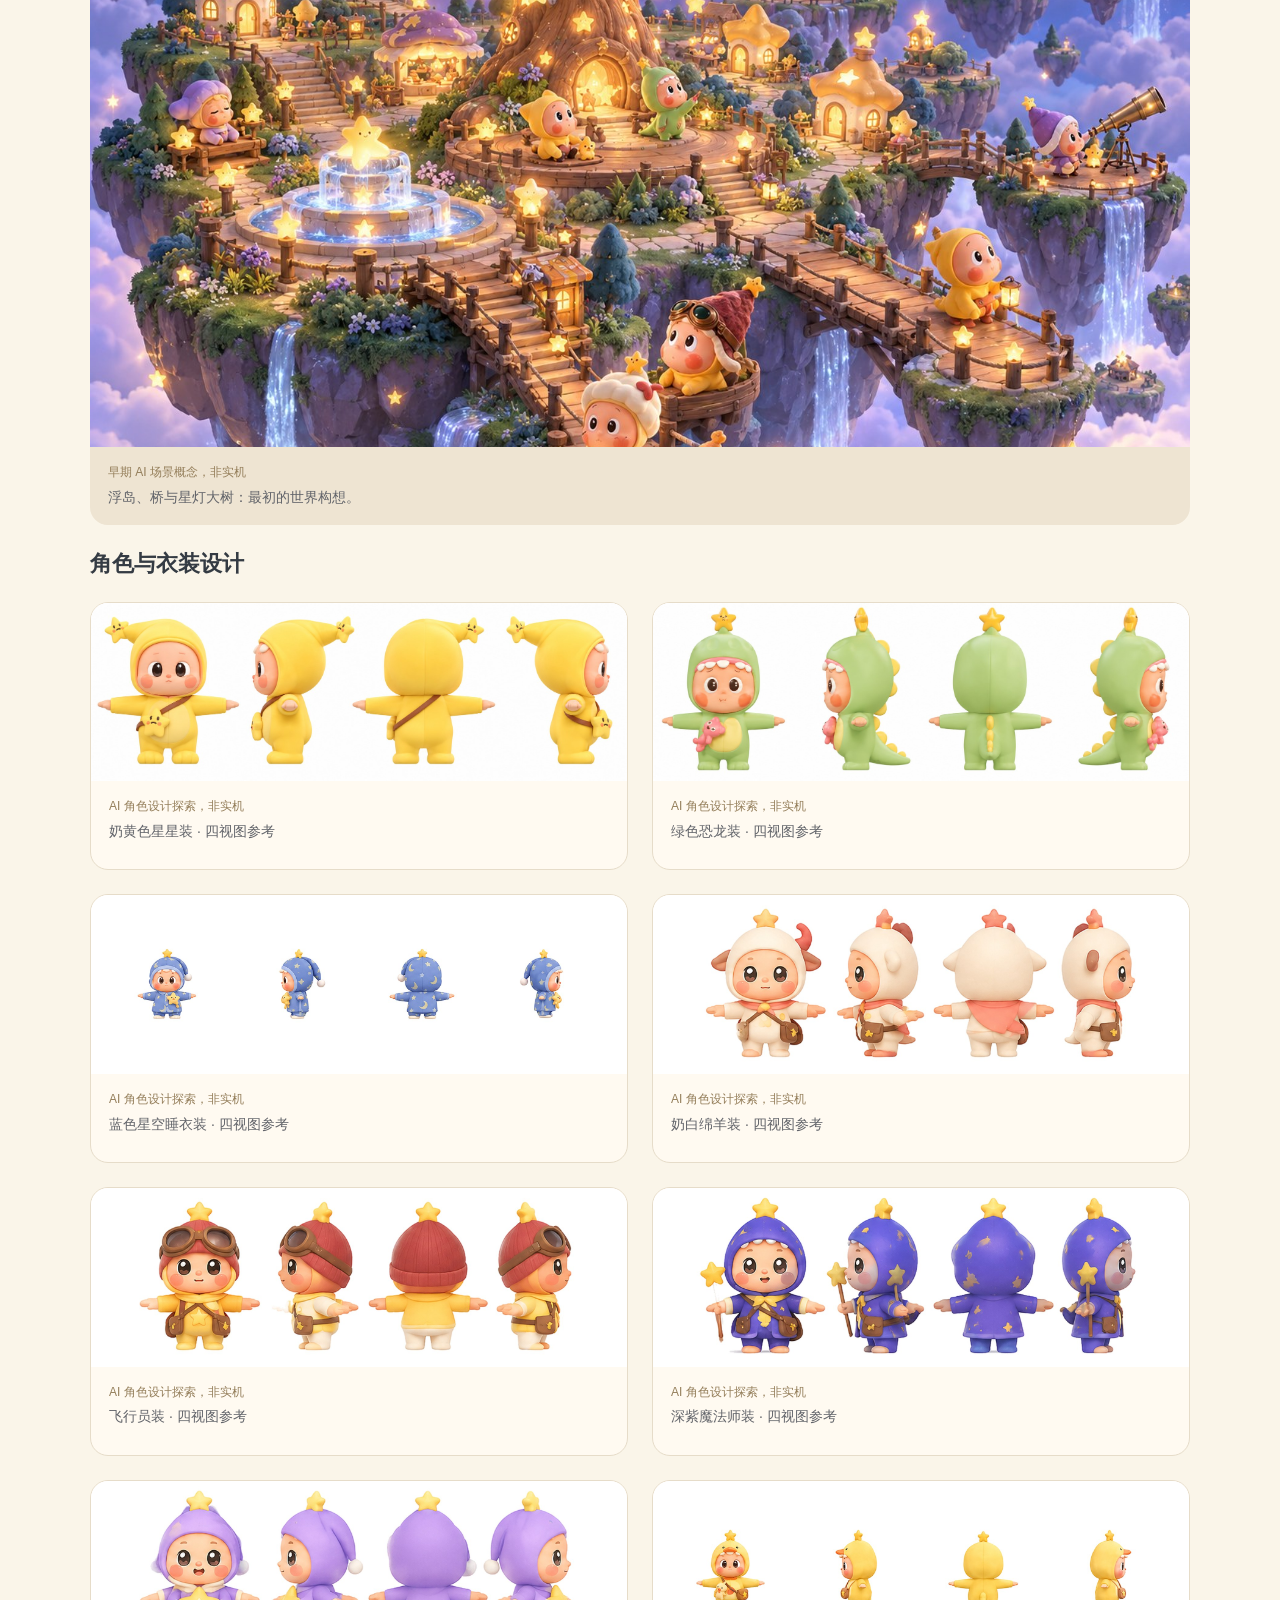
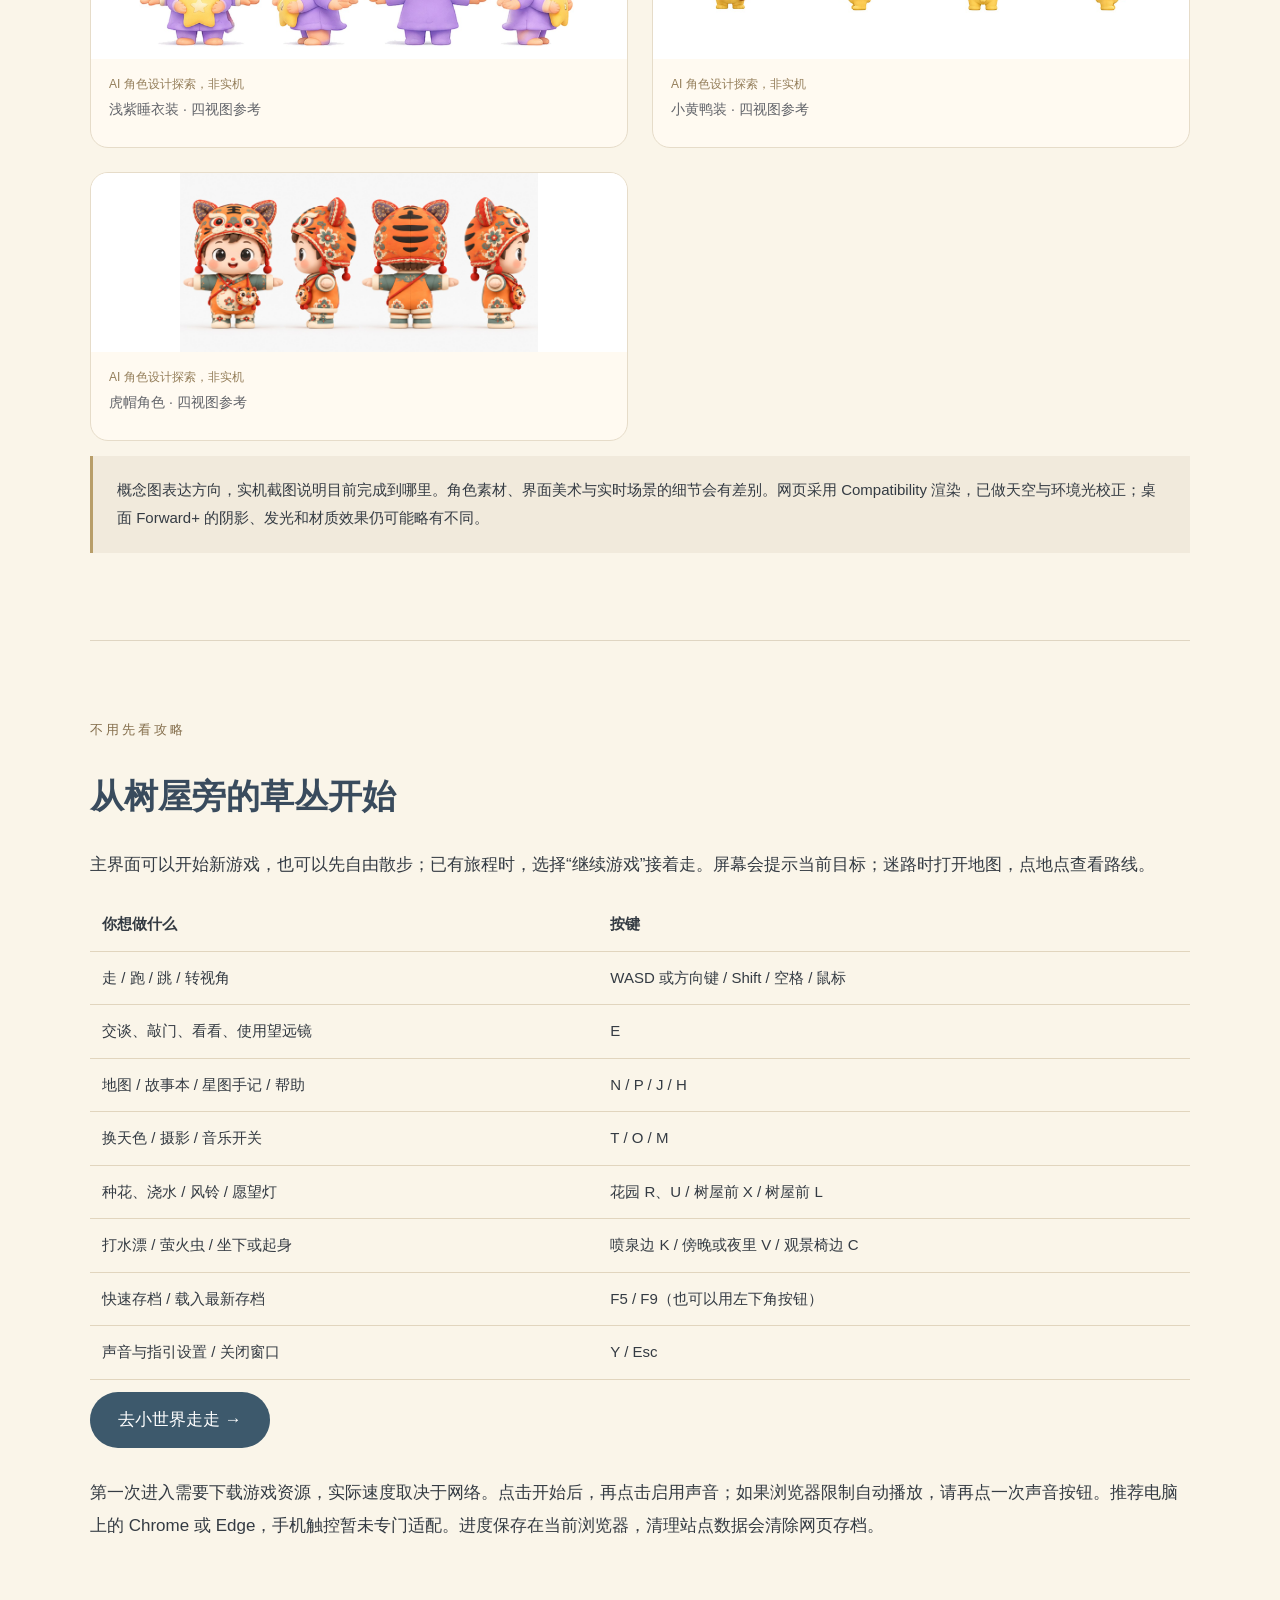
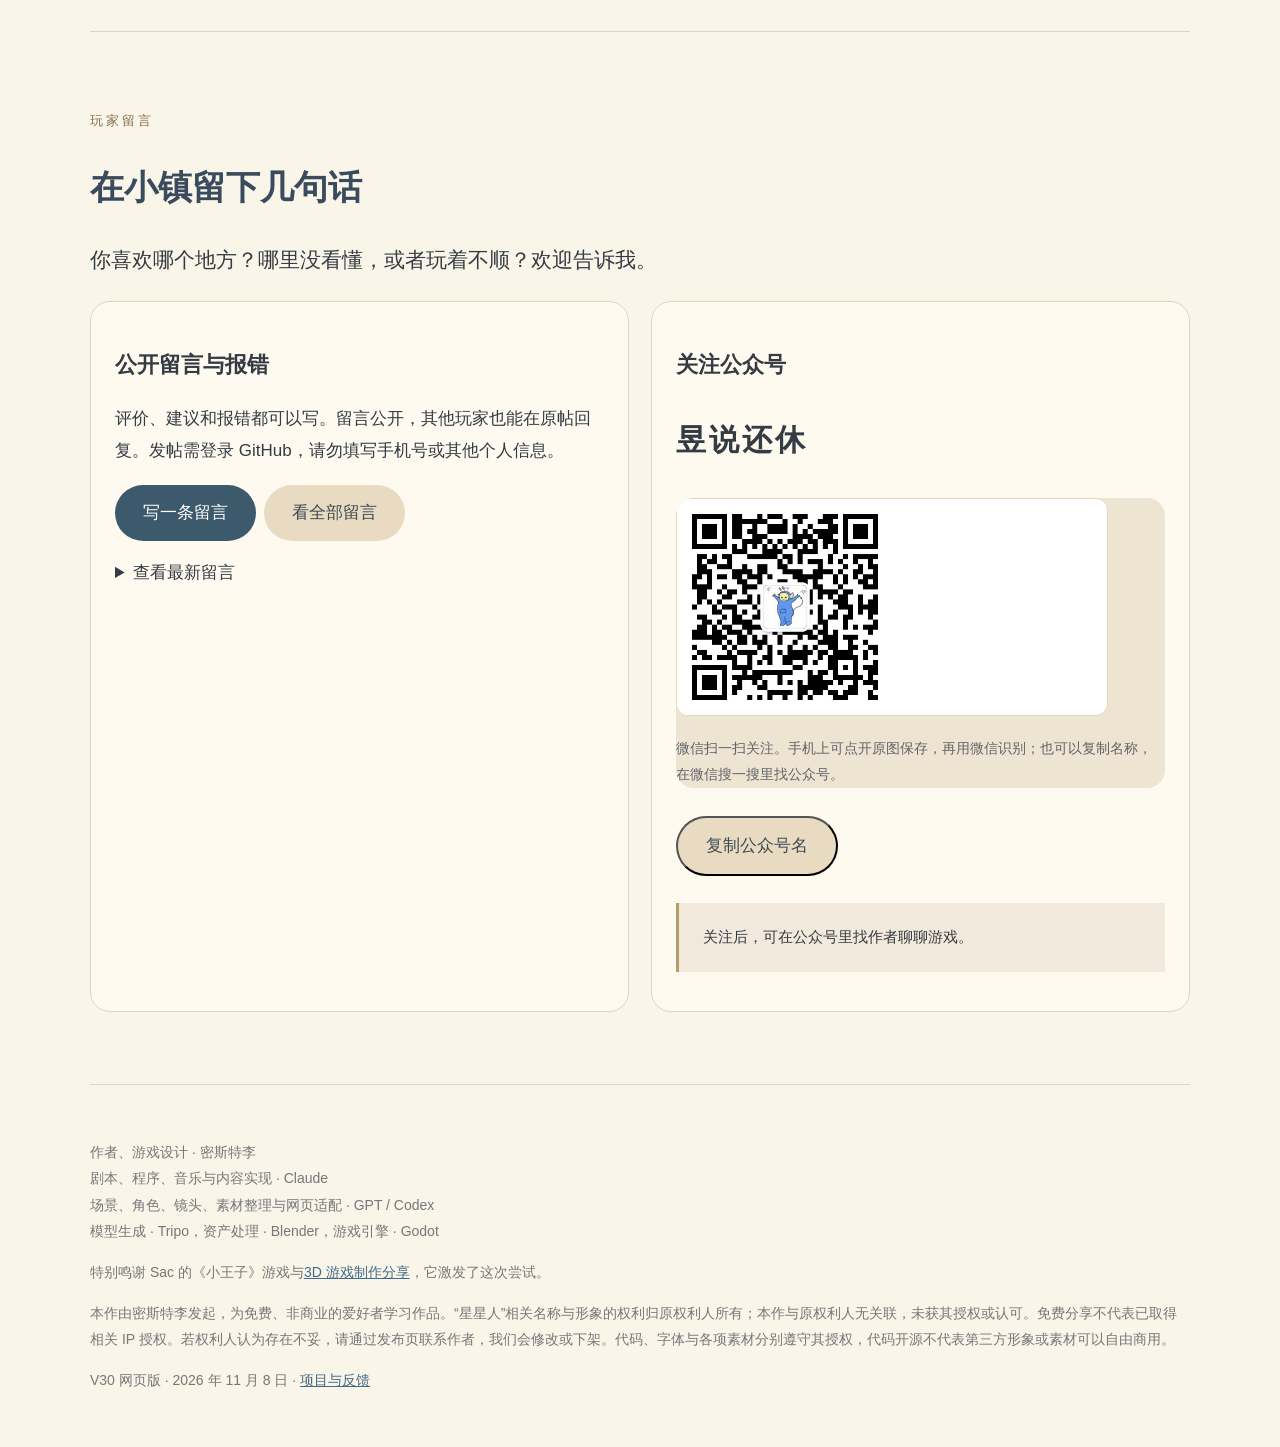
==== commit 9781e27a: "Default the website trailer to standard 540p quality" ====
--- a/site/index.html
+++ b/site/index.html
@@ -4,14 +4,14 @@
   <span class="eyebrow">宣传片 · 1 分 22 秒</span>
   <h2 id="trailer-title">先去云海上看看</h2>
   <div class="trailer-frame">
-    <a id="trailer-start" class="trailer-cover" href="trailer/starworld_trailer_360.mp4" aria-label="播放《星星人的小世界》宣传片">
+    <a id="trailer-start" class="trailer-cover" href="trailer/starworld_trailer_540.mp4" aria-label="播放《星星人的小世界》宣传片">
       <img loading="lazy" width="1280" height="720" src="trailer/starworld_trailer_poster.jpg" alt="">
       <span class="trailer-play"><span aria-hidden="true">▶</span> 播放宣传片</span>
     </a>
     <video id="trailer-video" hidden controls preload="none" playsinline aria-label="《星星人的小世界》宣传片" poster="trailer/starworld_trailer_poster.jpg"></video>
   </div>
-  <p><label for="trailer-quality">画质：</label><select id="trailer-quality"><option value="360" selected>省流 · 360p（推荐）</option><option value="540">标清 · 540p</option><option value="1080">高清 · 1080p</option></select> <span class="note">网络慢时选省流，点击后才下载。</span></p><p class="note" id="trailer-status" role="status"></p>
-  <p class="note">有声音。<a href="trailer/starworld_trailer_360.mp4">直接打开视频</a> · <a href="play/">直接去玩游戏</a></p>
+  <p><label for="trailer-quality">画质：</label><select id="trailer-quality"><option value="360">省流 · 360p</option><option value="540" selected>标清 · 540p（推荐）</option><option value="1080">高清 · 1080p</option></select> <span class="note">网络慢时选省流，点击后才下载。</span></p><p class="note" id="trailer-status" role="status"></p>
+  <p class="note">有声音。<a href="trailer/starworld_trailer_540.mp4">直接打开视频</a> · <a href="play/">直接去玩游戏</a></p>
 </section>
 <section id="update"><span class="eyebrow">V20 · 按试玩反馈调整</span><h2>每次出发，都有一页新的故事</h2><p class="note">V20 按试玩反馈恢复了熟悉的对话框、任务框与信纸，调整点灯和小光成长，片尾回到飞艇视角，并增加 F5 存档和首页读取存档。下方四张界面图已换成 V20 实机，原有世界介绍和开发动图保留。</p><p class="lead">从云上的菜单开始，给星星人起个名字。每章的画面会等你点下“开始”，一封信也可以停下来，慢慢读完。</p><div class="grid"><figure><img loading="lazy" src="assets/v20_home.jpg" alt="新的首页：开始、继续、自由散步，声音和设置也随时找得到。"><figcaption><span class="tag">V20 本机实机 · 界面与展示机位</span>新的首页：开始、继续、自由散步，声音和设置也随时找得到。</figcaption></figure><figure><img loading="lazy" src="assets/v20_chapter.jpg" alt="章节开始页：读完这一页，再点按钮继续。"><figcaption><span class="tag">V20 本机实机 · 界面与展示机位</span>章节开始页：读完这一页，再点按钮继续。</figcaption></figure><figure><img loading="lazy" src="assets/v20_letter.jpg" alt="笔记本式信纸与钢笔：按 E 往下读，留一点读信的时间。"><figcaption><span class="tag">V20 本机实机 · 界面与展示机位</span>笔记本式信纸与钢笔：按 E 往下读，留一点读信的时间。</figcaption></figure><figure><img loading="lazy" src="assets/v17_door.jpg" alt="邻居会从门里走出来：敲门以后，等一次招手与回应。"><figcaption><span class="tag">V17 本机实机 · 界面与展示机位</span>邻居会从门里走出来：敲门以后，等一次招手与回应。</figcaption></figure></div><p class="note">第一次来到小镇，会有逐项出现的操作提示；坐上观景椅，指引标记会退开，远处的雾也会变淡。乘飞艇时，鼠标可以左右转动，也能仰望天空、俯看小岛。</p><details class="spoiler"><summary>看看 V20 的完结页与早期演出记录（涉及后段场景）</summary><p>V20 的片尾围绕飞艇与小光展开。下方广场和天灯图保留为 V17 开发记录，完结页已更新到 V20；具体的故事，留给你自己走到这里。</p><div class="grid"><figure><img loading="lazy" src="assets/v17_square.jpg" alt="小镇居民聚在广场，一起放飞天灯。"><figcaption><span class="tag">V17 实机 · 展示脚本布置后段状态与机位，非连续通关录像</span>小镇居民聚在广场，一起放飞天灯。</figcaption></figure><figure><img loading="lazy" src="assets/v17_lanterns.jpg" alt="飞艇周围亮起天灯，岛上的路与窗灯仍然看得见。"><figcaption><span class="tag">V17 实机 · 展示脚本布置后段状态与机位，非连续通关录像</span>飞艇周围亮起天灯，岛上的路与窗灯仍然看得见。</figcaption></figure><figure><img loading="lazy" src="assets/v20_finale.jpg" alt="故事结束以后，可以继续散步，也可以打开还没完成的小故事。"><figcaption><span class="tag">V20 实机 · 展示脚本布置后段状态与机位，非连续通关录像</span>故事结束以后，可以继续散步，也可以打开还没完成的小故事。</figcaption></figure></div><p><a class="btn" href="play/?preview=ending">单独体验小光的归途 →</a></p><p class="note">此入口含剧情结尾，从码头直接开始，不会更改原来的旅程；关闭后重新打开即可再看。</p></details><p class="note">网页版会在进入前预备花园、灯光与演出画面，进度会显示在启动页。首次准备所需时间取决于下载速度和电脑；请等准备完成后再开始。建议保持浏览器在前台。</p></section><section id="story"><span class="eyebrow">给初来小镇的你</span><h2>小光忘了家在哪里。<br>你愿意陪它找一找吗？</h2><p class="lead">最初，它只是一点藏在草丛里的微光。花园里的芽芽说，岛上最懂星星的人住在高桥另一端。于是，一封信把你们带到更远的地方。</p><p>望远镜里的一条小船、孩子画下的一只铃、奶奶一直没有寄到的信，都在等你把它们连起来。小光为什么越帮助别人，就越亮一点？云海那边的灯塔，又在等谁？</p><div class="cards"><article class="card"><img loading="lazy" src="assets/chapter1.jpg" style="width:100%;border-radius:12px" alt="第1章美术"><span class="tag">第一章 · 掉进草丛的星星</span><h3>草丛里有一点光</h3><p>树屋旁掉下来一颗小星星。陪它种花、浇水，等夜色落下来。</p></article><article class="card"><img loading="lazy" src="assets/chapter2.jpg" style="width:100%;border-radius:12px" alt="第2章美术"><span class="tag">第二章 · 去找眠眠</span><h3>一封信，和一条高桥</h3><p>芽芽为什么很久没有去看眠眠？把信送过桥，再试着从望远镜里找一条小船。</p></article><article class="card"><img loading="lazy" src="assets/chapter3.jpg" style="width:100%;border-radius:12px" alt="第3章美术"><span class="tag">第三章 · 一盏一盏的灯</span><h3>谁家的灯还没有亮</h3><p>面包师、修灯的邻居和数星星的孩子，都有自己的小烦恼。小光能帮上什么忙？</p></article><article class="card"><img loading="lazy" src="assets/chapter4.jpg" style="width:100%;border-radius:12px" alt="第4章美术"><span class="tag">第四章 · 云海那边的灯塔</span><h3>云海那边有人在等</h3><p>奶奶的信、沉睡的飞艇和远处的灯塔，慢慢指向同一段往事。</p></article><article class="card"><img loading="lazy" src="assets/chapter5.jpg" style="width:100%;border-radius:12px" alt="第5章美术"><span class="tag">第五章 · 回家的光</span><h3>回家的方向</h3><p>星图终于有了轮廓。关于告别，留到你亲自走到那里再说。</p></article></div><p class="note">五章主线之外，还有三种天色的风铃、花园写生、水面上的星星、五座小岛的五句话和萤火虫的夜路。完成故事以后，也可以继续留在岛上走走。</p></section><section id="world"><span class="eyebrow">下面才是游戏里的样子</span><h2>同一座岛，三种天色</h2><p>晴日适合看路，傍晚适合坐下，夜晚能看见花与星星。按 T 就能慢慢切换，不用等真实时间流逝。</p><div class="grid"><figure><img loading="lazy" src="assets/day.jpg" alt="晴日里的云上小镇"><figcaption><span class="tag">V17 本机实机 · 展示机位</span>晴日里的云上小镇</figcaption></figure><figure><img loading="lazy" src="assets/dusk.jpg" alt="傍晚的树屋与云海"><figcaption><span class="tag">V17 本机实机 · 展示机位</span>傍晚的树屋与云海</figcaption></figure><figure><img loading="lazy" src="assets/night.jpg" alt="夜空下的浮岛"><figcaption><span class="tag">V17 本机实机 · 展示机位</span>夜空下的浮岛</figcaption></figure><figure><img loading="lazy" src="assets/treehouse.jpg" alt="从树屋门前出发"><figcaption><span class="tag">V17 本机实机 · 展示机位</span>从树屋门前出发</figcaption></figure><figure><img loading="lazy" src="assets/observatory.jpg" alt="高桥尽头的望远镜"><figcaption><span class="tag">V17 本机实机 · 展示机位</span>高桥尽头的望远镜</figcaption></figure><figure><img loading="lazy" src="assets/bridge.jpg" alt="真的可以走过去的高桥"><figcaption><span class="tag">V17 本机实机 · 展示机位</span>真的可以走过去的高桥</figcaption></figure><figure><img loading="lazy" src="assets/chair.jpg" alt="坐在远岛看小镇"><figcaption><span class="tag">V17 本机实机 · 展示机位</span>坐在远岛看小镇</figcaption></figure><figure><img loading="lazy" src="assets/islands.jpg" alt="桥外还有别的小岛"><figcaption><span class="tag">V17 本机实机 · 展示机位</span>桥外还有别的小岛</figcaption></figure></div><h2>慢一点，也有很多事可做</h2><div class="cards"><article class="card"><h3>把光分出去</h3><p>种花、浇水，再陪小光点亮花苞、窗户、路灯和喷泉。故事会改变小镇的亮度。</p></article><article class="card"><h3>认识门后的人</h3><p>到邻居家门前按 E。不同住户会出来交谈，你会逐渐知道他们为什么等一盏灯。</p></article><article class="card"><h3>找一张回家的星图</h3><p>三次观星串起主线。选择目标星座、调整视野，记录找到的图案。</p></article><article class="card"><h3>给旅行留张照片</h3><p>摄影模式可以换取景、滤镜和三分线。网页端拍下的照片可以下载。</p></article><article class="card"><h3>去桥的另一端</h3><p>地图能标出路线。高桥、小岛、码头与飞艇，让风景成为真正可以抵达的地方。</p></article><article class="card"><h3>听一会儿岛上的声音</h3><p>风铃、脚步、水声与音乐陪你走。网页首次进入需要点击按钮启用声音。</p></article></div><h2>会动的小片段</h2><p class="note">以下八段保留自 V16 开发记录，为本机引擎录制的 3 秒循环；本页静态实机图已更新到 V17。展示脚本设置了机位和剧情进度，保留实时动画；并非连续通关录像。最后两张涉及后段场景，折叠后由你决定是否打开。</p><div class="grid"><figure><img loading="lazy" src="assets/01_点亮后的主岛.gif" alt="点亮后的主岛"><figcaption><span class="tag">V16 实时录制 · 展示机位与剧情布置</span>点亮后的主岛</figcaption></figure><figure><img loading="lazy" src="assets/02_夜光花园.gif" alt="夜光花园"><figcaption><span class="tag">V16 实时录制 · 展示机位与剧情布置</span>夜光花园</figcaption></figure><figure><img loading="lazy" src="assets/03_喷泉的水与光.gif" alt="喷泉的水与光"><figcaption><span class="tag">V16 实时录制 · 展示机位与剧情布置</span>喷泉的水与光</figcaption></figure><figure><img loading="lazy" src="assets/04_奶奶门前的灯.gif" alt="奶奶门前的灯"><figcaption><span class="tag">V16 实时录制 · 展示机位与剧情布置</span>奶奶门前的灯</figcaption></figure><figure><img loading="lazy" src="assets/05_飞艇的心.gif" alt="飞艇的心"><figcaption><span class="tag">V16 实时录制 · 展示机位与剧情布置</span>飞艇的心</figcaption></figure><figure><img loading="lazy" src="assets/06_灯塔门前的老星.gif" alt="灯塔门前的老星"><figcaption><span class="tag">V16 实时录制 · 展示机位与剧情布置</span>灯塔门前的老星</figcaption></figure></div><details class="spoiler"><summary>看看门口交谈与后段天灯场景（轻度剧透）</summary><div class="grid"><figure><img loading="lazy" src="assets/07_门口的交谈.gif" alt="门口的交谈"><figcaption><span class="tag">V16 实时录制 · 后段场景</span>门口的交谈</figcaption></figure><figure><img loading="lazy" src="assets/08_云海上方的天灯.gif" alt="云海上方的天灯"><figcaption><span class="tag">V16 实时录制 · 后段场景</span>云海上方的天灯</figcaption></figure></div></details></section><section class="history"><span class="eyebrow">星星岛的来处</span><h2>一棵大树，和愿意等你的邻居</h2><p>岛屿浮在云海之上，木桥把远近的生活连起来。树屋是小镇的中心，星灯照着回家的路；花园、喷泉与观景椅，让旅行也有停下来的一刻。</p><figure><img loading="lazy" src="assets/history_island.jpg" alt="星星岛：高桥连着远岛，树屋和喷泉围出小镇的中心。"><figcaption><span class="tag">开发早期实机，非当前版本截图</span>星星岛：高桥连着远岛，树屋和喷泉围出小镇的中心。</figcaption></figure><div class="grid"><figure><img loading="lazy" src="assets/history_tree.jpg" alt="星灯大树：居民的生活从这里展开，你和小光的故事也从树屋旁开始。"><figcaption><span class="tag">开发早期实机，非当前版本截图</span>星灯大树：居民的生活从这里展开，你和小光的故事也从树屋旁开始。</figcaption></figure><figure><img loading="lazy" src="assets/history_friends.jpg" alt="芽芽、你与眠眠：从花园到观星台，认识朋友，也替他们带去消息。"><figcaption><span class="tag">开发早期实机，非当前版本截图</span>芽芽、你与眠眠：从花园到观星台，认识朋友，也替他们带去消息。</figcaption></figure></div></section><section id="design"><span class="eyebrow">画出来，再让它能走进去</span><h2>先想象世界，再设计住在这里的人</h2><p>场景概念图确定浮岛、星灯大树和云海的气氛。角色四视图探索服装、比例与轮廓，再交给 Tripo 生成模型，通过 Blender 整理，进入 Godot 场景。下面的衣装是设计探索，不代表当前游戏已实现全部角色或换装。</p><div class="concept-scene"><figure><img loading="lazy" src="assets/concept.jpg" alt="浮岛、桥与星灯大树：最初的世界构想。"><figcaption><span class="tag">早期 AI 场景概念，非实机</span>浮岛、桥与星灯大树：最初的世界构想。</figcaption></figure></div><h3>角色与衣装设计</h3><div class="references"><figure><img loading="lazy" src="assets/star_views.jpg" alt="奶黄色星星装 · 四视图参考"><figcaption><span class="tag">AI 角色设计探索，非实机</span>奶黄色星星装 · 四视图参考</figcaption></figure><figure><img loading="lazy" src="assets/dino_views.jpg" alt="绿色恐龙装 · 四视图参考"><figcaption><span class="tag">AI 角色设计探索，非实机</span>绿色恐龙装 · 四视图参考</figcaption></figure><figure><img loading="lazy" src="assets/blue_views.jpg" alt="蓝色星空睡衣装 · 四视图参考"><figcaption><span class="tag">AI 角色设计探索，非实机</span>蓝色星空睡衣装 · 四视图参考</figcaption></figure><figure><img loading="lazy" src="assets/sheep_views.jpg" alt="奶白绵羊装 · 四视图参考"><figcaption><span class="tag">AI 角色设计探索，非实机</span>奶白绵羊装 · 四视图参考</figcaption></figure><figure><img loading="lazy" src="assets/pilot_views.jpg" alt="飞行员装 · 四视图参考"><figcaption><span class="tag">AI 角色设计探索，非实机</span>飞行员装 · 四视图参考</figcaption></figure><figure><img loading="lazy" src="assets/wizard_views.jpg" alt="深紫魔法师装 · 四视图参考"><figcaption><span class="tag">AI 角色设计探索，非实机</span>深紫魔法师装 · 四视图参考</figcaption></figure><figure><img loading="lazy" src="assets/lilac_views.jpg" alt="浅紫睡衣装 · 四视图参考"><figcaption><span class="tag">AI 角色设计探索，非实机</span>浅紫睡衣装 · 四视图参考</figcaption></figure><figure><img loading="lazy" src="assets/duck_views.jpg" alt="小黄鸭装 · 四视图参考"><figcaption><span class="tag">AI 角色设计探索，非实机</span>小黄鸭装 · 四视图参考</figcaption></figure><figure><img loading="lazy" src="assets/tiger_views.jpg" alt="虎帽角色 · 四视图参考"><figcaption><span class="tag">AI 角色设计探索，非实机</span>虎帽角色 · 四视图参考</figcaption></figure></div><p class="note">概念图表达方向，实机截图说明目前完成到哪里。角色素材、界面美术与实时场景的细节会有差别。网页采用 Compatibility 渲染，已做天空与环境光校正；桌面 Forward+ 的阴影、发光和材质效果仍可能略有不同。</p></section><section id="play"><span class="eyebrow">不用先看攻略</span><h2>从树屋旁的草丛开始</h2><p>主界面可以开始新游戏，也可以先自由散步；已有旅程时，选择“继续游戏”接着走。屏幕会提示当前目标；迷路时打开地图，点地点查看路线。</p><table><tr><th>你想做什么</th><th>按键</th></tr><tr><td>走 / 跑 / 跳 / 转视角</td><td>WASD 或方向键 / Shift / 空格 / 鼠标</td></tr><tr><td>交谈、敲门、看看、使用望远镜</td><td>E</td></tr><tr><td>地图 / 故事本 / 星图手记 / 帮助</td><td>N / P / J / H</td></tr><tr><td>换天色 / 摄影 / 音乐开关</td><td>T / O / M</td></tr><tr><td>种花、浇水 / 风铃 / 愿望灯</td><td>花园 R、U / 树屋前 X / 树屋前 L</td></tr><tr><td>打水漂 / 萤火虫 / 坐下或起身</td><td>喷泉边 K / 傍晚或夜里 V / 观景椅边 C</td></tr><tr><td>快速存档 / 载入最新存档</td><td>F5 / F9（也可以用左下角按钮）</td></tr><tr><td>声音与指引设置 / 关闭窗口</td><td>Y / Esc</td></tr></table><a class="btn" href="play/">去小世界走走 →</a><p>第一次进入需要下载游戏资源，实际速度取决于网络。点击开始后，再点击启用声音；如果浏览器限制自动播放，请再点一次声音按钮。推荐电脑上的 Chrome 或 Edge，手机触控暂未专门适配。进度保存在当前浏览器，清理站点数据会清除网页存档。</p></section><section id="feedback" aria-labelledby="feedback-title">
   <span class="eyebrow">玩家留言</span>
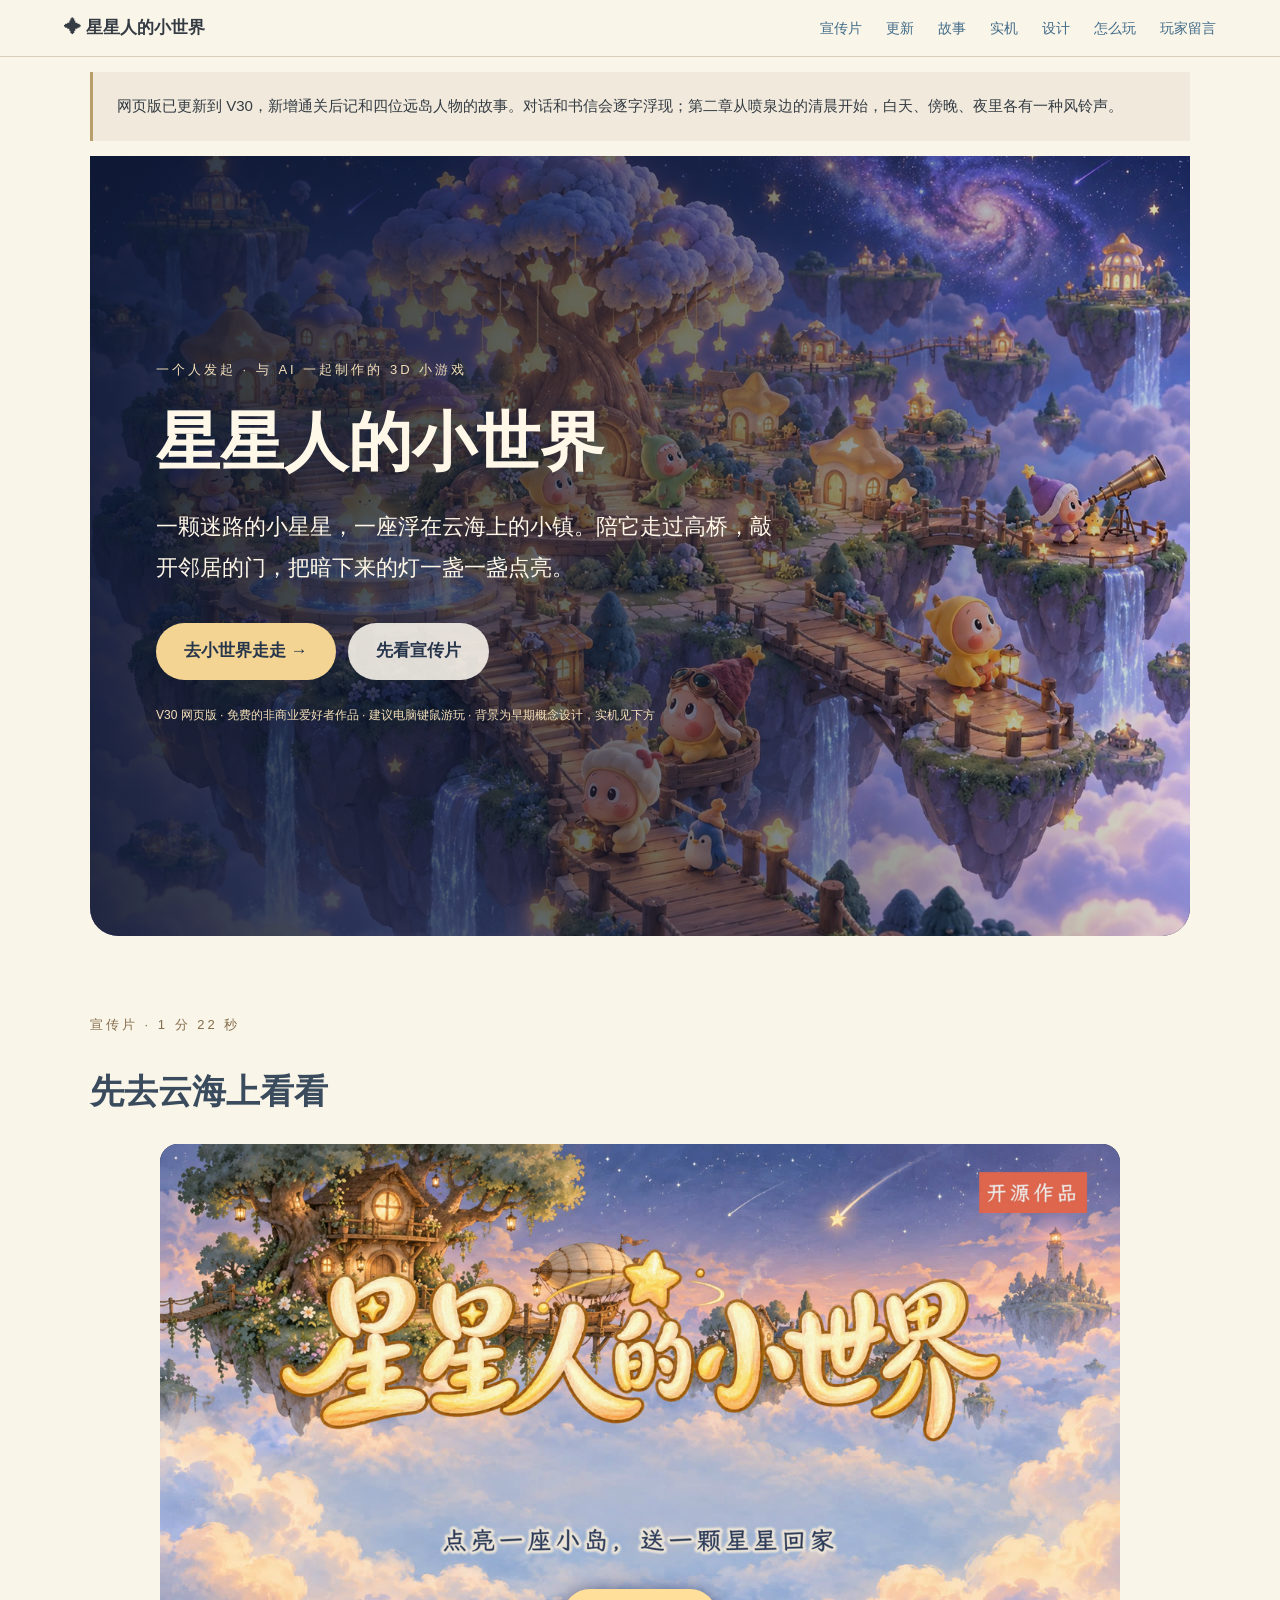
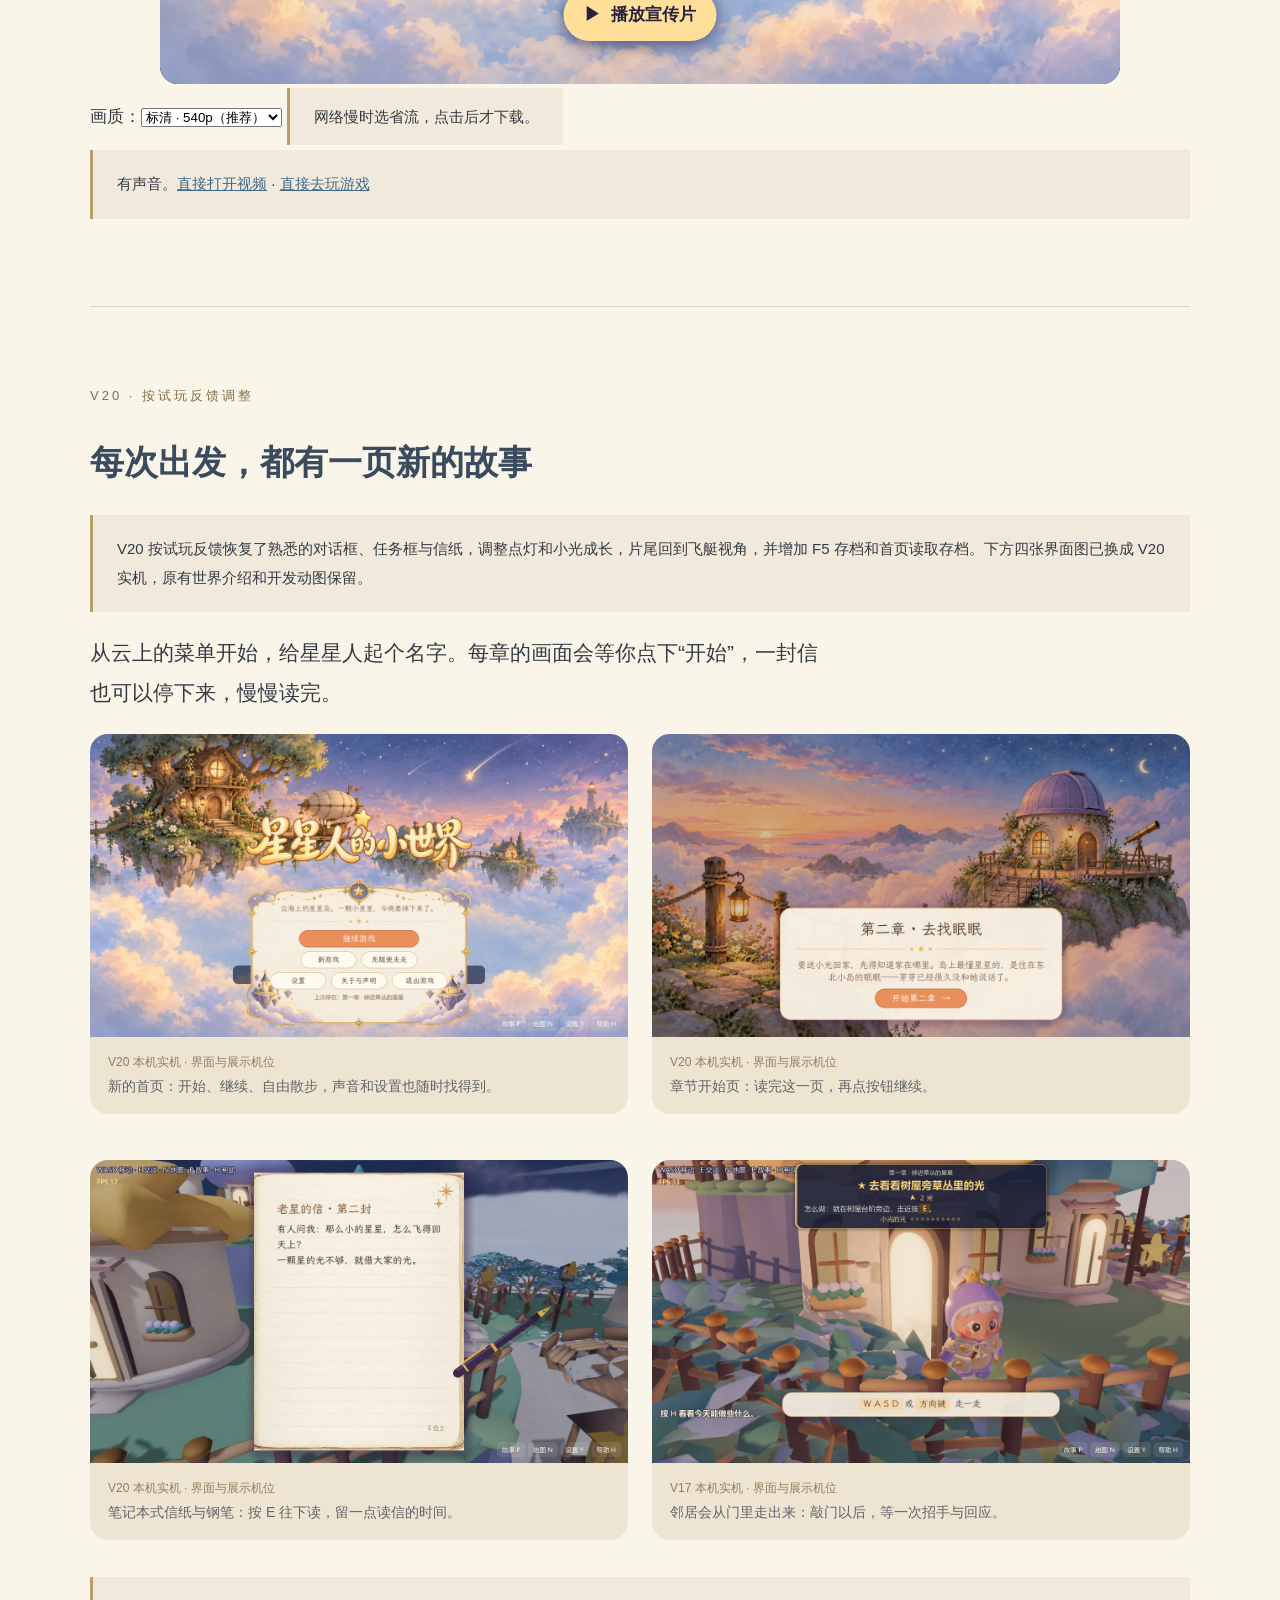
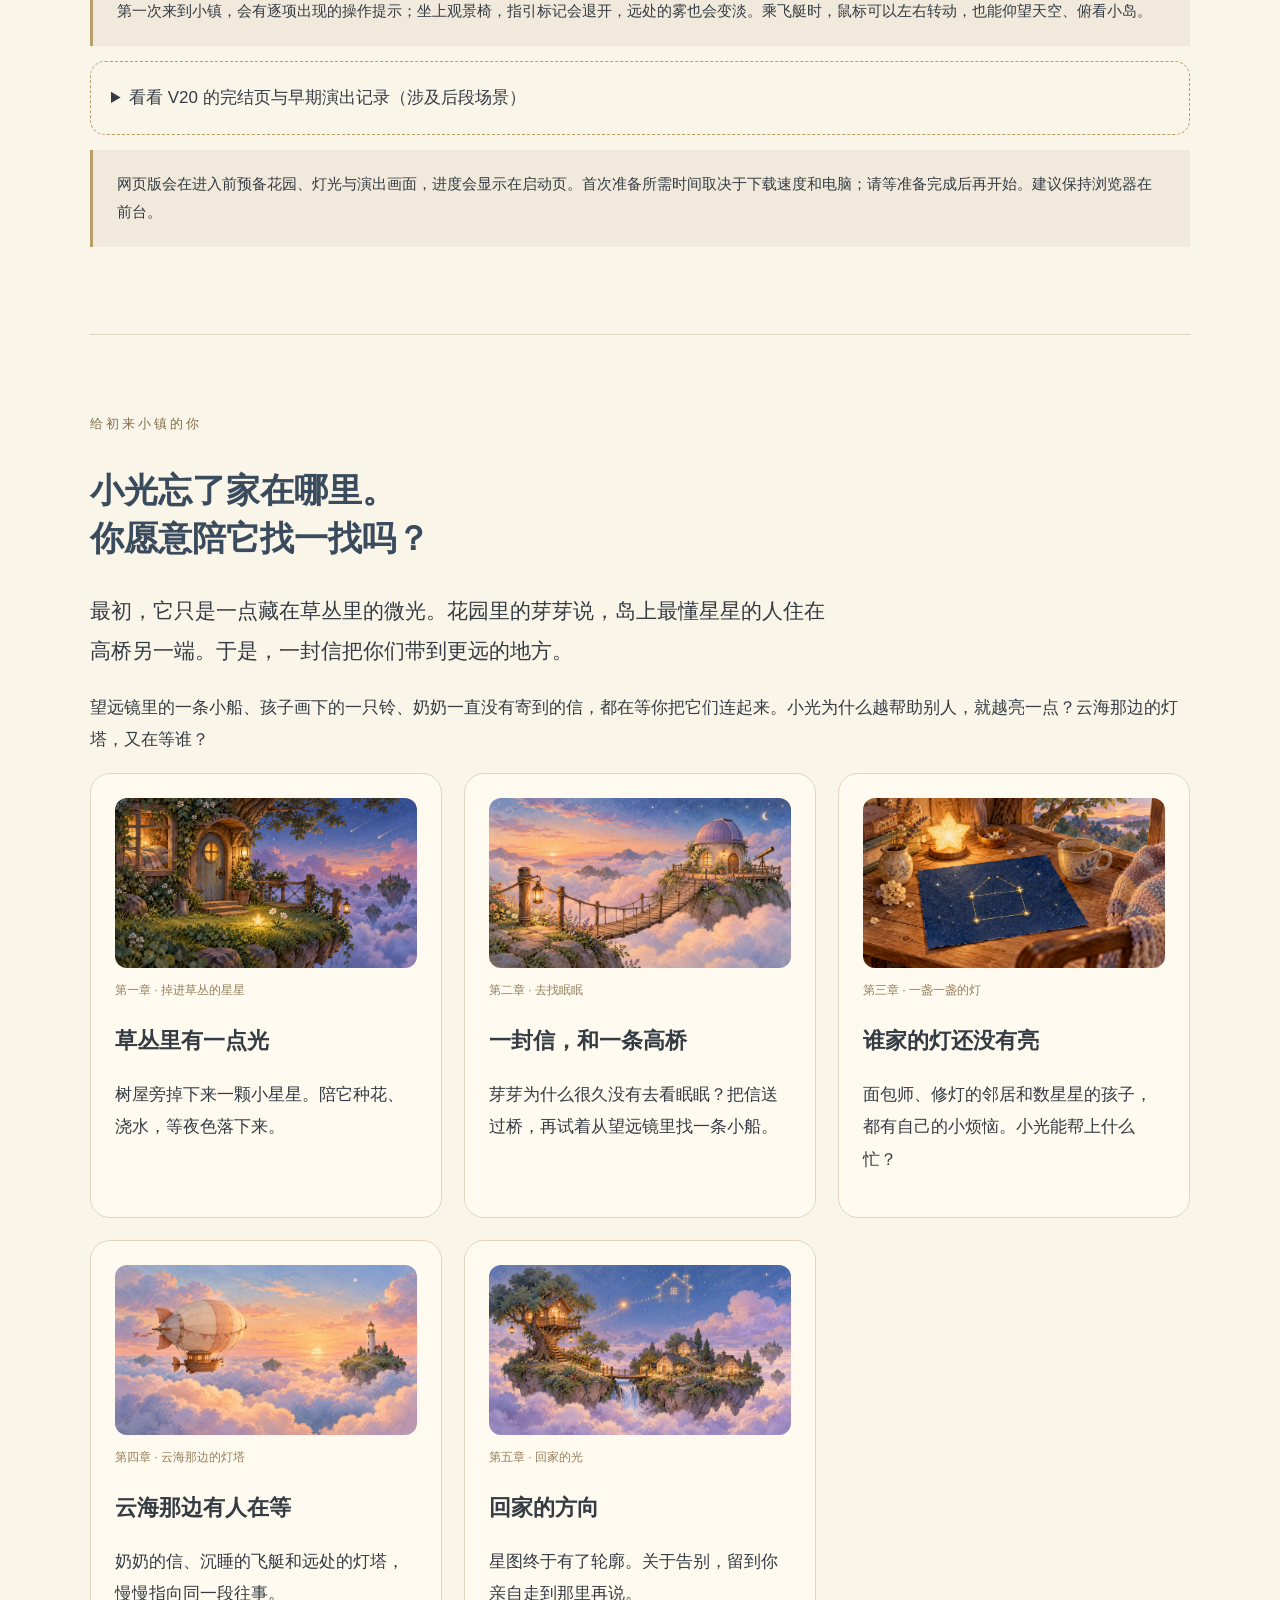
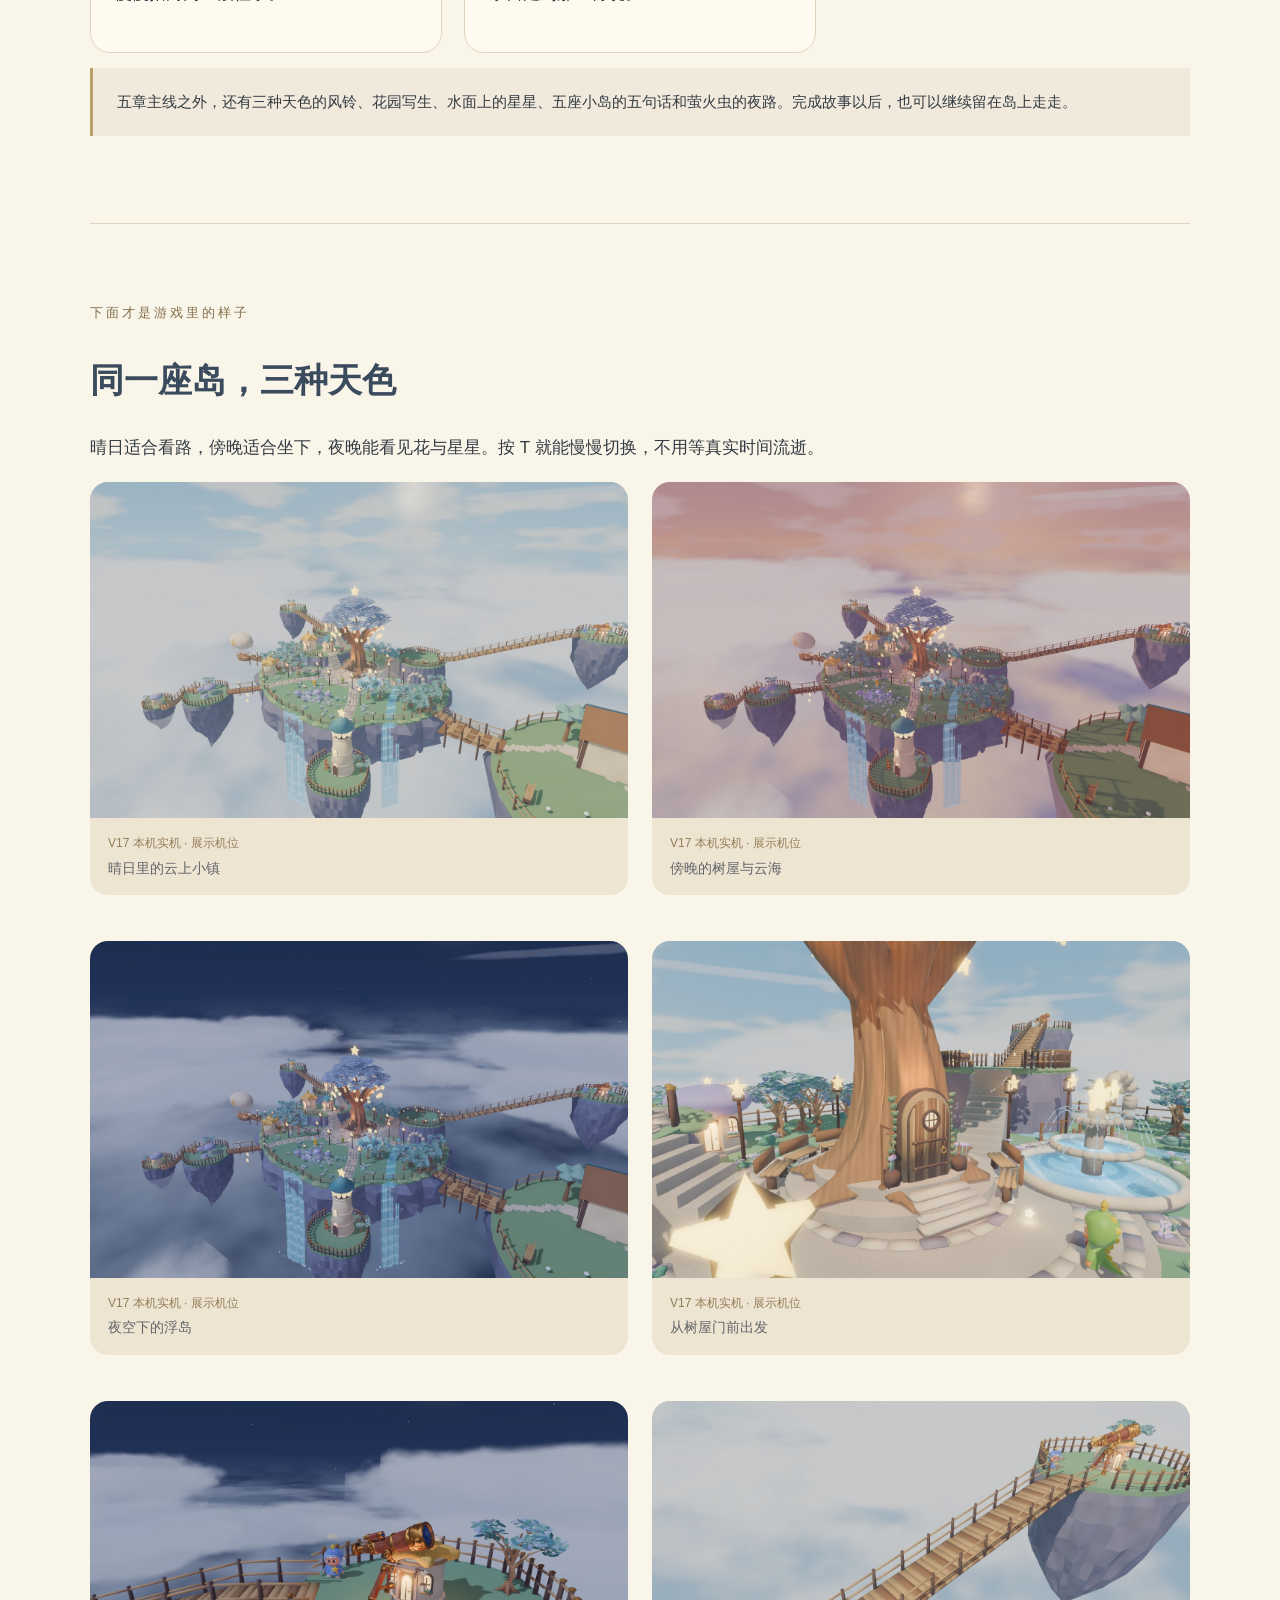
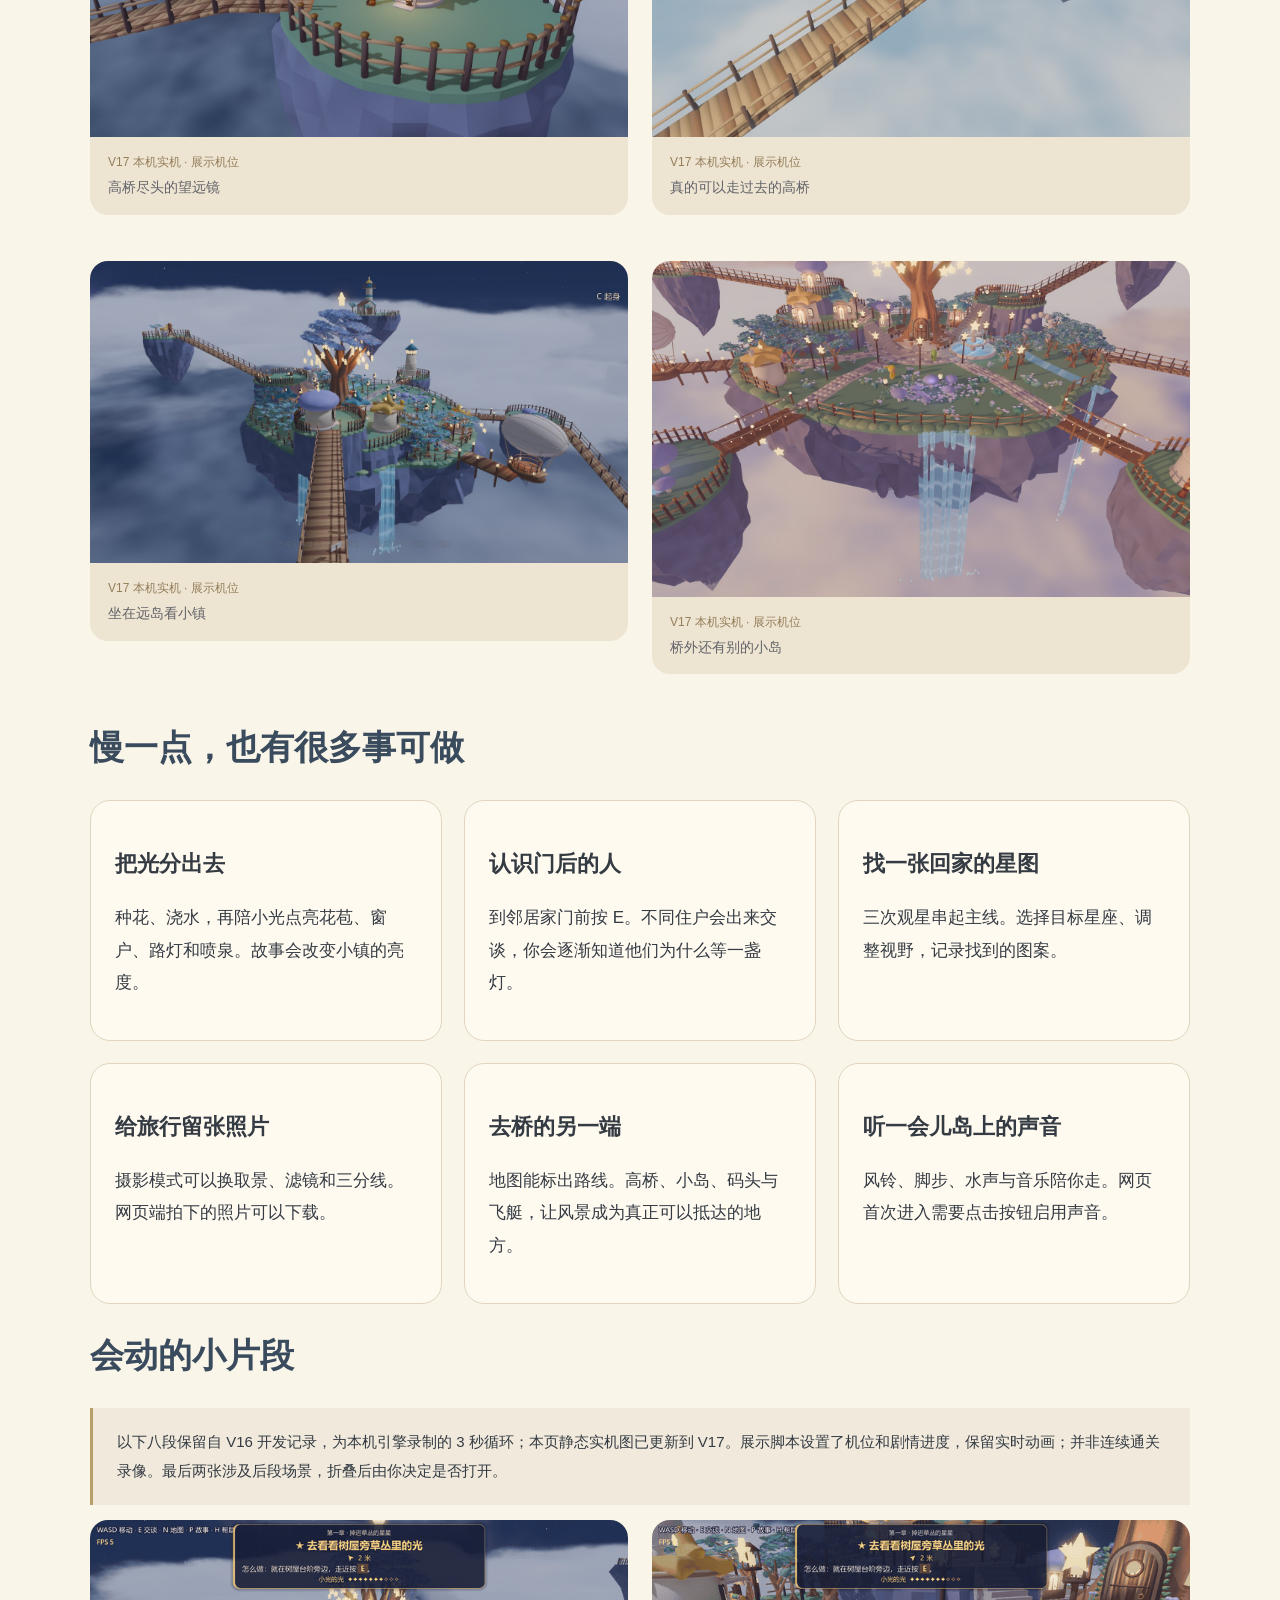
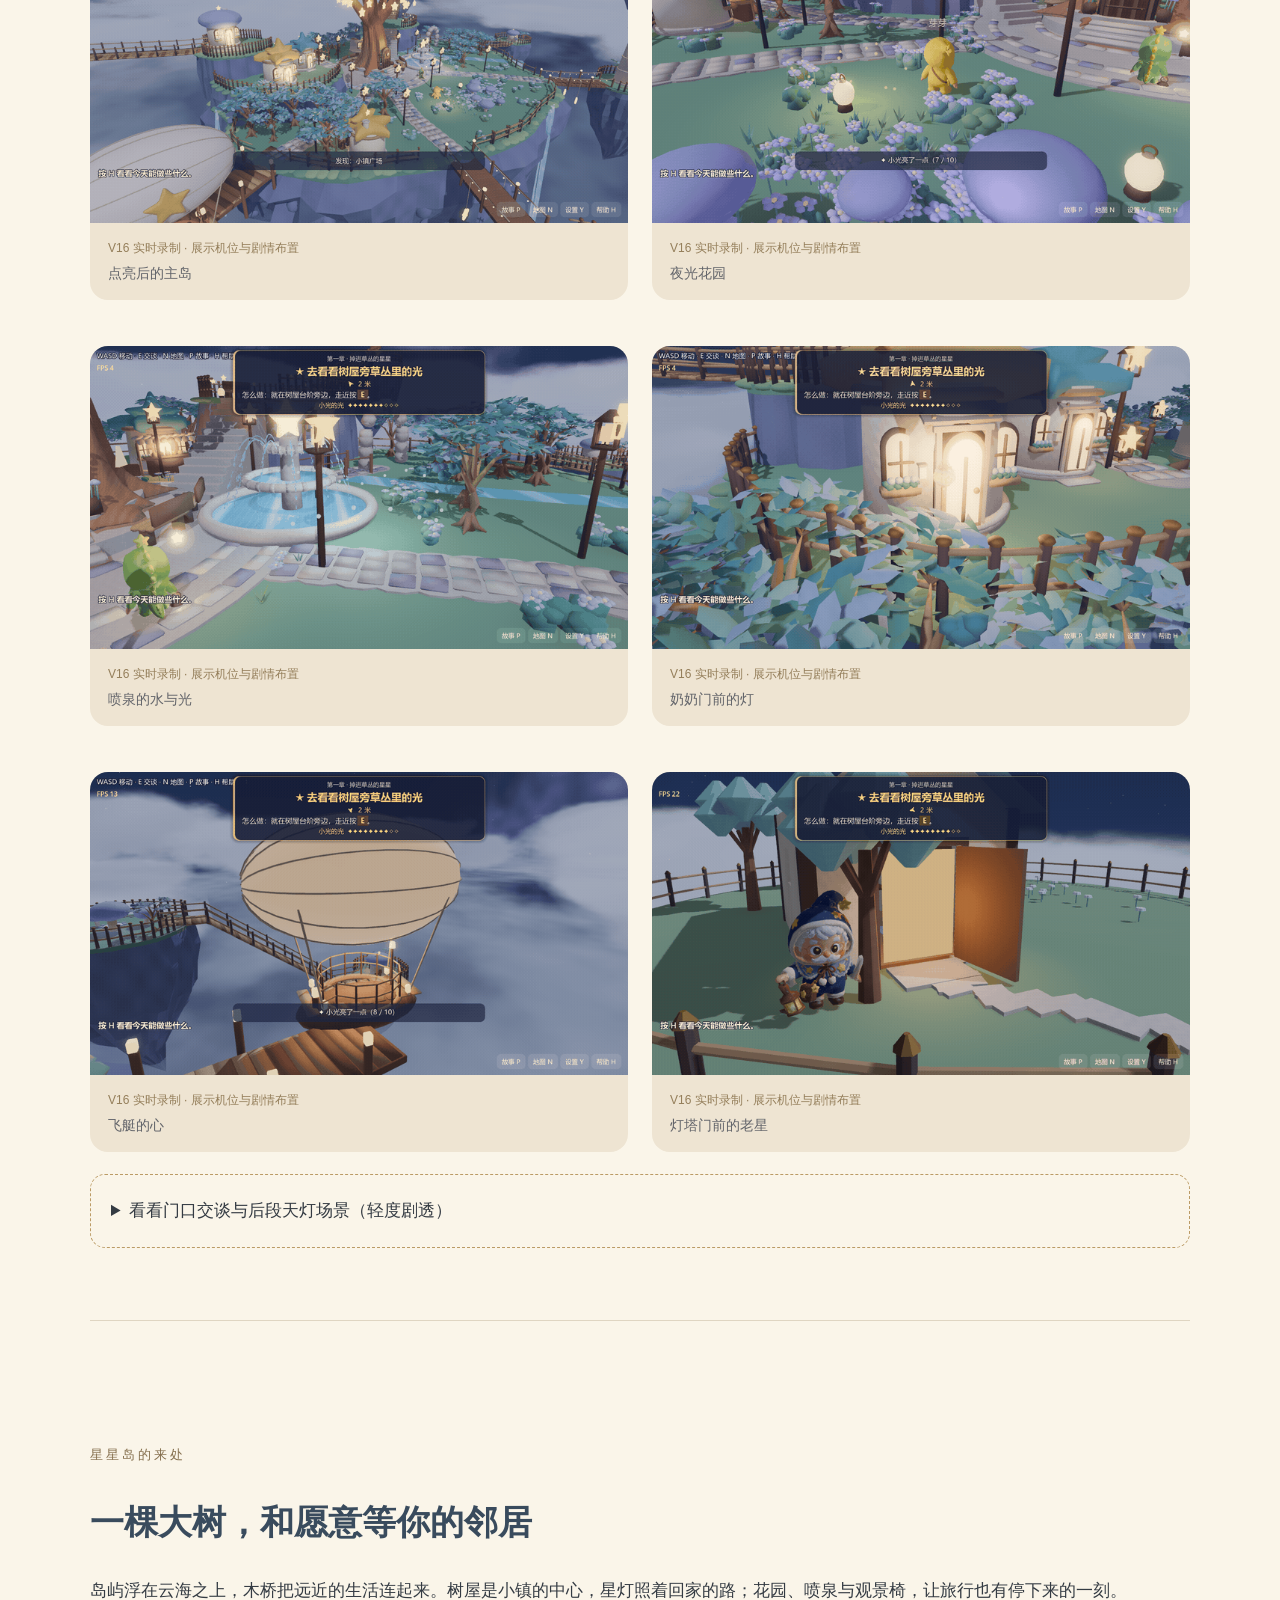
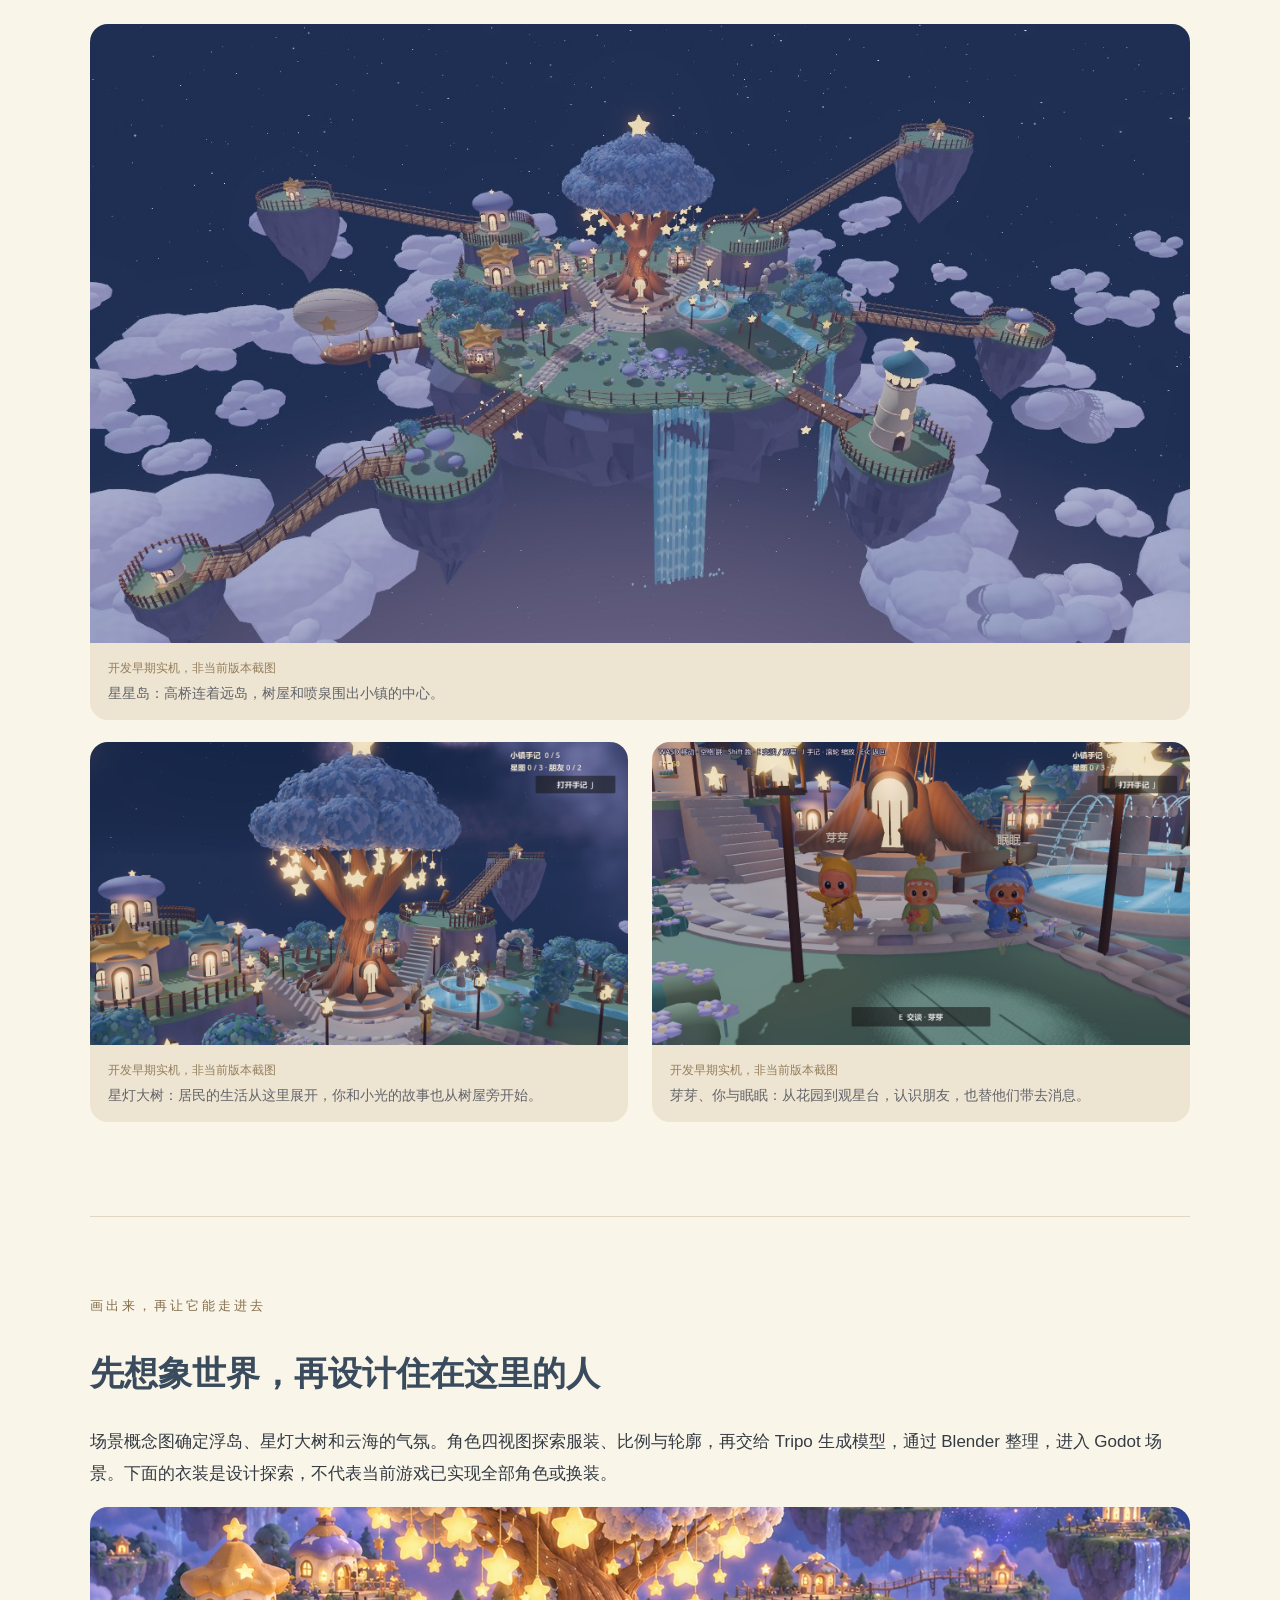
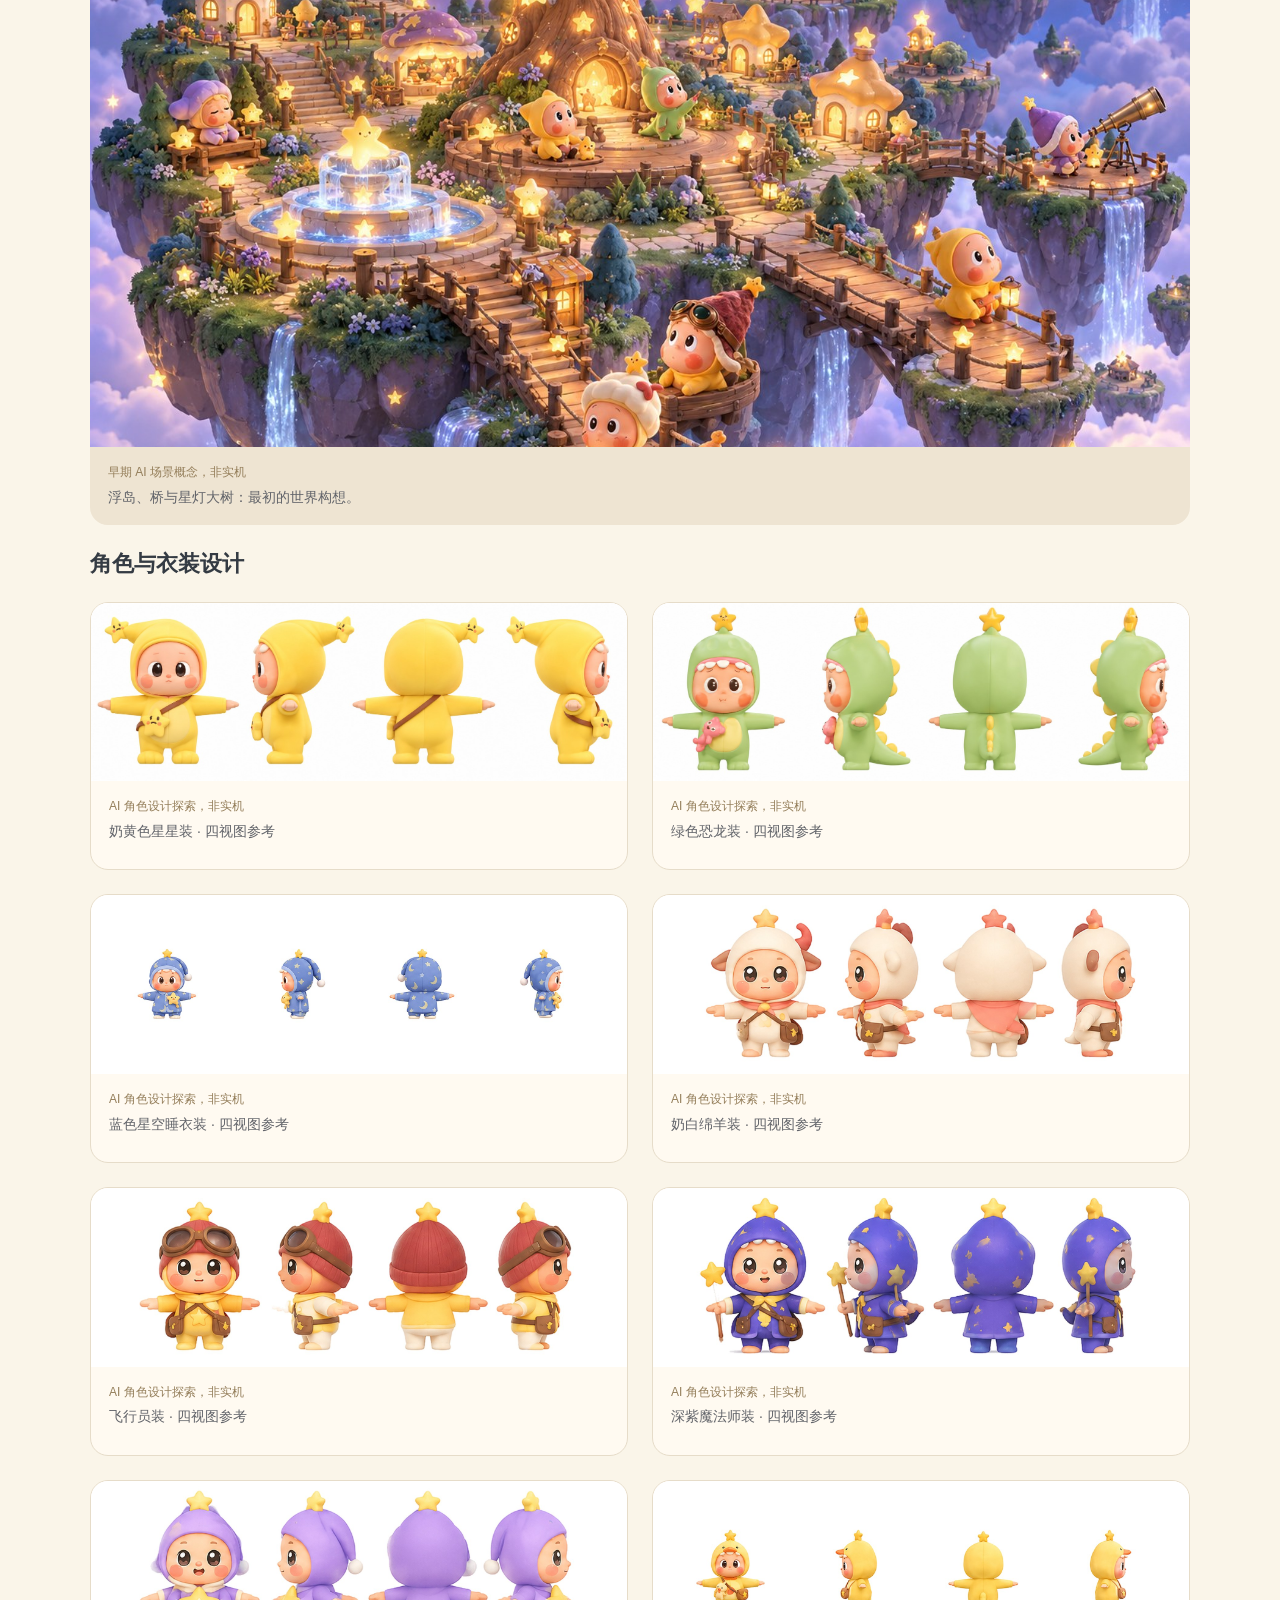
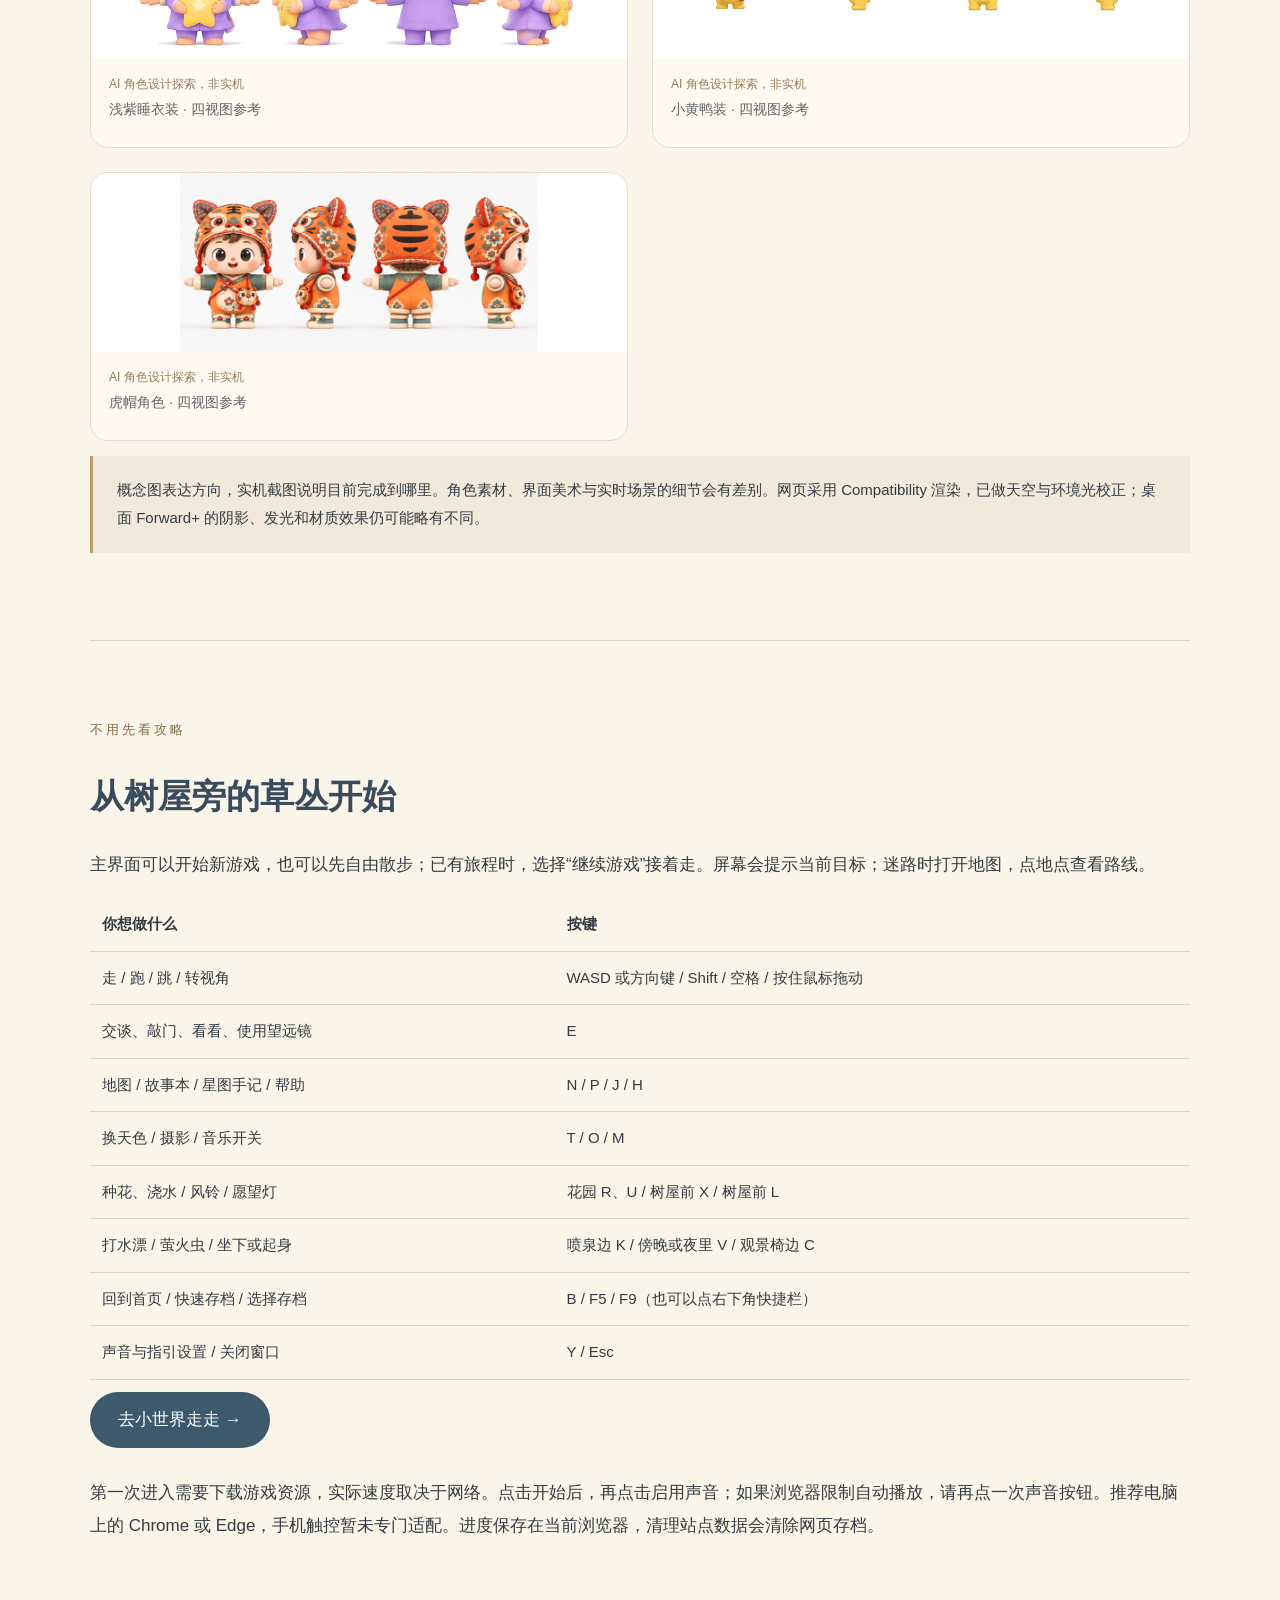
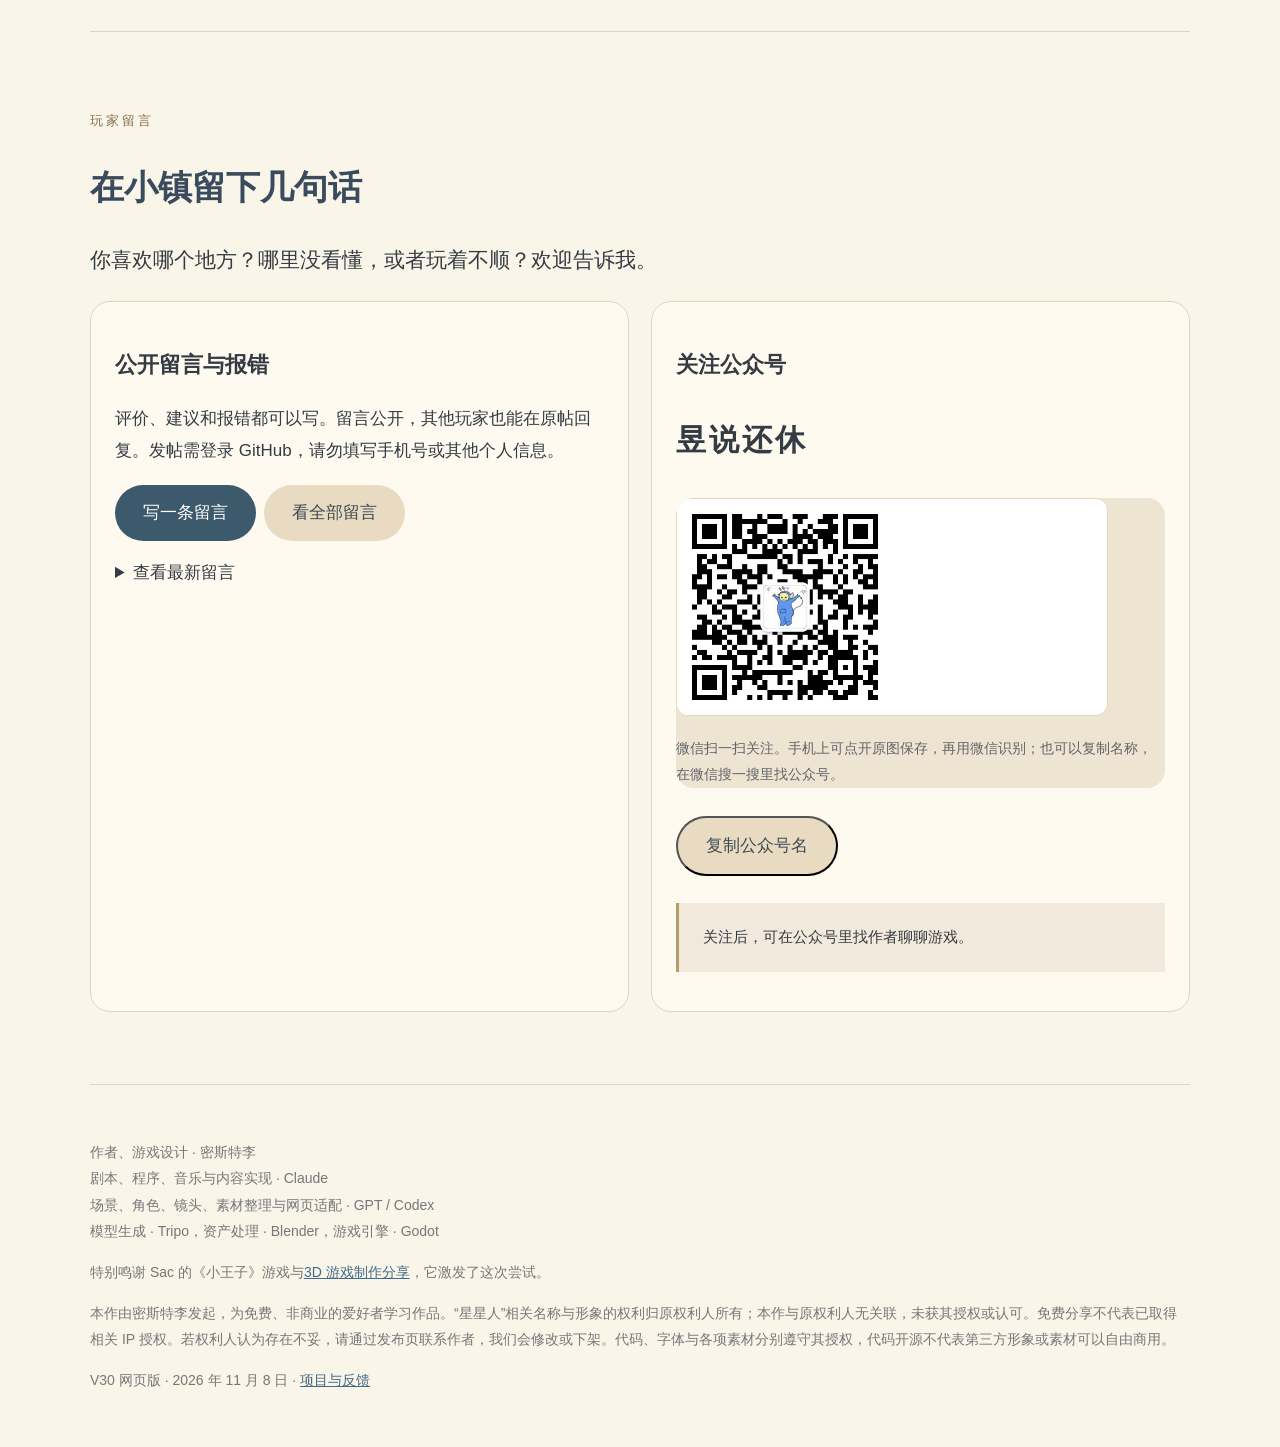
==== commit 1535dad6: "Smooth browser story scenes and finish the postscript polish" ====
--- a/site/index.html
+++ b/site/index.html
@@ -1,4 +1,4 @@
-<!doctype html><html lang="zh-CN"><meta charset="utf-8"><meta name="viewport" content="width=device-width,initial-scale=1"><title>星星人的小世界 · V30 游戏介绍</title><link rel="icon" href="assets/app_icon.png"><style>*{box-sizing:border-box}html{scroll-behavior:smooth}body{margin:0;background:#faf5e9;color:#343b43;font:17px/1.9 Georgia,"Microsoft YaHei",sans-serif}a{color:#416b88}nav{position:sticky;top:0;z-index:10;background:#faf5e9ed;backdrop-filter:blur(12px);padding:12px 5%;display:flex;gap:24px;align-items:center;border-bottom:1px solid #dacfb9}nav b{margin-right:auto}nav a{text-decoration:none;font-size:14px}main{max-width:1160px;margin:auto;padding:0 30px}section{padding:72px 0;border-bottom:1px solid #dfd5c2}h1{font-size:clamp(34px,5vw,66px);line-height:1.3;margin:15px 0}h2{font-size:34px;line-height:1.4;color:#394b5d}h3{font-size:22px;line-height:1.5}.eyebrow{letter-spacing:3px;color:#846e4c;font-size:13px}.lead{max-width:740px;font-size:21px}.hero{position:relative}.hero img{width:100%;border-radius:0 0 32px 32px;display:block}.hero-text{padding:28px 0 0}.btn{display:inline-block;padding:12px 28px;border-radius:40px;background:#3d596c;color:white;text-decoration:none;margin:12px 12px 12px 0}.light{background:#e8dbc2;color:#3d4c54}.grid{display:grid;grid-template-columns:repeat(2,minmax(0,1fr));gap:24px}.cards{display:grid;grid-template-columns:repeat(3,minmax(0,1fr));gap:22px}article.card{padding:24px;background:#fffaf0;border:1px solid #e1d5be;border-radius:20px}figure{margin:0 0 22px;overflow:hidden;border-radius:18px;background:#eee4d2}figure img{width:100%;display:block}figcaption{padding:14px 18px;font-size:14px;color:#62646a}.tag{display:block;font-size:12px;color:#947e5a}.note{padding:20px 24px;border-left:3px solid #b89e69;background:#f1eadc;font-size:15px}.article{max-width:800px;margin:auto}.article p{margin:25px 0}.article h2{margin-top:65px;font-size:28px}footer{padding:40px 0;font-size:14px;color:#777}.spoiler{border:1px dashed #bb9b65;padding:20px;border-radius:15px}details summary{cursor:pointer}table{width:100%;border-collapse:collapse;font-size:15px}td,th{padding:12px;border-bottom:1px solid #e1d5be;text-align:left}@media(max-width:700px){main{padding:0 18px}nav{gap:12px;flex-wrap:wrap}nav b{width:100%}.grid,.cards{grid-template-columns:1fr}section{padding:45px 0}.lead{font-size:18px}}.hero{position:relative;min-height:min(780px,calc(100svh - 65px));display:flex;align-items:center;isolation:isolate;overflow:hidden;border-radius:0 0 28px 28px;background:#192543}.hero>img{position:absolute;inset:0;width:100%;height:100%;object-fit:cover;object-position:center;z-index:-2;border-radius:0}.hero:after{content:"";position:absolute;inset:0;background:linear-gradient(90deg,rgba(13,23,48,.9),rgba(19,27,51,.54) 63%,rgba(19,27,51,.12));z-index:-1}.hero-text{padding:50px 6%;max-width:850px;color:#fff8e9}.hero h1{font-size:clamp(34px,5vw,64px);text-shadow:0 2px 20px #15244088}.hero .eyebrow,.hero .tag{color:#f4dfb9}.hero .lead{font-size:clamp(18px,2vw,22px);max-width:620px}.hero .btn{background:#f3d493;color:#26354b;font-weight:bold}.hero .light{background:#fdf8efde}.references{display:grid;grid-template-columns:repeat(2,minmax(0,1fr));gap:24px;align-items:start}.references figure{margin:0;background:#fffaf1;border:1px solid #e6dcc9}.references img{aspect-ratio:3/1;object-fit:contain;background:white}.references figcaption{min-height:88px}.concept-scene img{max-height:540px;object-fit:cover;object-position:center}.history{margin-top:45px}.history .grid{align-items:start}.grid{align-items:start}@media(max-width:700px){.hero{min-height:650px}.hero-text{padding:35px 7%}.hero:after{background:linear-gradient(0deg,#111c39ed,#17213e77)}.references{grid-template-columns:1fr}.hero .btn{padding:10px 20px}.hero h1{font-size:36px}}</style><link rel="stylesheet" href="assets/community.css"><script src="assets/community.js?v=30" defer></script><nav><b>✦ 星星人的小世界</b><a href="#trailer">宣传片</a><a href="#update">更新</a><a href="#story">故事</a><a href="#world">实机</a><a href="#design">设计</a><a href="#play">怎么玩</a><a href="#feedback">玩家留言</a></nav><main>
+<!doctype html><html lang="zh-CN"><meta charset="utf-8"><meta name="viewport" content="width=device-width,initial-scale=1"><title>星星人的小世界 · V30 游戏介绍</title><link rel="icon" href="assets/app_icon.png"><style>*{box-sizing:border-box}html{scroll-behavior:smooth}body{margin:0;background:#faf5e9;color:#343b43;font:17px/1.9 Georgia,"Microsoft YaHei",sans-serif}a{color:#416b88}nav{position:sticky;top:0;z-index:10;background:#faf5e9ed;backdrop-filter:blur(12px);padding:12px 5%;display:flex;gap:24px;align-items:center;border-bottom:1px solid #dacfb9}nav b{margin-right:auto}nav a{text-decoration:none;font-size:14px}main{max-width:1160px;margin:auto;padding:0 30px}section{padding:72px 0;border-bottom:1px solid #dfd5c2}h1{font-size:clamp(34px,5vw,66px);line-height:1.3;margin:15px 0}h2{font-size:34px;line-height:1.4;color:#394b5d}h3{font-size:22px;line-height:1.5}.eyebrow{letter-spacing:3px;color:#846e4c;font-size:13px}.lead{max-width:740px;font-size:21px}.hero{position:relative}.hero img{width:100%;border-radius:0 0 32px 32px;display:block}.hero-text{padding:28px 0 0}.btn{display:inline-block;padding:12px 28px;border-radius:40px;background:#3d596c;color:white;text-decoration:none;margin:12px 12px 12px 0}.light{background:#e8dbc2;color:#3d4c54}.grid{display:grid;grid-template-columns:repeat(2,minmax(0,1fr));gap:24px}.cards{display:grid;grid-template-columns:repeat(3,minmax(0,1fr));gap:22px}article.card{padding:24px;background:#fffaf0;border:1px solid #e1d5be;border-radius:20px}figure{margin:0 0 22px;overflow:hidden;border-radius:18px;background:#eee4d2}figure img{width:100%;display:block}figcaption{padding:14px 18px;font-size:14px;color:#62646a}.tag{display:block;font-size:12px;color:#947e5a}.note{padding:20px 24px;border-left:3px solid #b89e69;background:#f1eadc;font-size:15px}.article{max-width:800px;margin:auto}.article p{margin:25px 0}.article h2{margin-top:65px;font-size:28px}footer{padding:40px 0;font-size:14px;color:#777}.spoiler{border:1px dashed #bb9b65;padding:20px;border-radius:15px}details summary{cursor:pointer}table{width:100%;border-collapse:collapse;font-size:15px}td,th{padding:12px;border-bottom:1px solid #e1d5be;text-align:left}@media(max-width:700px){main{padding:0 18px}nav{gap:12px;flex-wrap:wrap}nav b{width:100%}.grid,.cards{grid-template-columns:1fr}section{padding:45px 0}.lead{font-size:18px}}.hero{position:relative;min-height:min(780px,calc(100svh - 65px));display:flex;align-items:center;isolation:isolate;overflow:hidden;border-radius:0 0 28px 28px;background:#192543}.hero>img{position:absolute;inset:0;width:100%;height:100%;object-fit:cover;object-position:center;z-index:-2;border-radius:0}.hero:after{content:"";position:absolute;inset:0;background:linear-gradient(90deg,rgba(13,23,48,.9),rgba(19,27,51,.54) 63%,rgba(19,27,51,.12));z-index:-1}.hero-text{padding:50px 6%;max-width:850px;color:#fff8e9}.hero h1{font-size:clamp(34px,5vw,64px);text-shadow:0 2px 20px #15244088}.hero .eyebrow,.hero .tag{color:#f4dfb9}.hero .lead{font-size:clamp(18px,2vw,22px);max-width:620px}.hero .btn{background:#f3d493;color:#26354b;font-weight:bold}.hero .light{background:#fdf8efde}.references{display:grid;grid-template-columns:repeat(2,minmax(0,1fr));gap:24px;align-items:start}.references figure{margin:0;background:#fffaf1;border:1px solid #e6dcc9}.references img{aspect-ratio:3/1;object-fit:contain;background:white}.references figcaption{min-height:88px}.concept-scene img{max-height:540px;object-fit:cover;object-position:center}.history{margin-top:45px}.history .grid{align-items:start}.grid{align-items:start}@media(max-width:700px){.hero{min-height:650px}.hero-text{padding:35px 7%}.hero:after{background:linear-gradient(0deg,#111c39ed,#17213e77)}.references{grid-template-columns:1fr}.hero .btn{padding:10px 20px}.hero h1{font-size:36px}}</style><link rel="stylesheet" href="assets/community.css"><script src="assets/trailer.js" defer></script><script src="assets/community.js?v=31" defer></script><nav><b>✦ 星星人的小世界</b><a href="#trailer">宣传片</a><a href="#update">更新</a><a href="#story">故事</a><a href="#world">实机</a><a href="#design">设计</a><a href="#play">怎么玩</a><a href="#feedback">玩家留言</a></nav><main>
 <p class="note">网页版已更新到 V30，新增通关后记和四位远岛人物的故事。对话和书信会逐字浮现；第二章从喷泉边的清晨开始，白天、傍晚、夜里各有一种风铃声。</p><div class="hero"><img fetchpriority="high" src="assets/concept.jpg" alt="浮岛世界早期概念设计，非游戏实机"><div class="hero-text"><span class="eyebrow">一个人发起 · 与 AI 一起制作的 3D 小游戏</span><h1>星星人的小世界</h1><p class="lead">一颗迷路的小星星，一座浮在云海上的小镇。陪它走过高桥，敲开邻居的门，把暗下来的灯一盏一盏点亮。</p><a class="btn" href="play/">去小世界走走 →</a><a class="btn light" href="#trailer">先看宣传片</a><p class="tag">V30 网页版 · 免费的非商业爱好者作品 · 建议电脑键鼠游玩 · 背景为早期概念设计，实机见下方</p></div></div>
 <section id="trailer" aria-labelledby="trailer-title">
   <span class="eyebrow">宣传片 · 1 分 22 秒</span>
@@ -13,7 +13,7 @@
   <p><label for="trailer-quality">画质：</label><select id="trailer-quality"><option value="360">省流 · 360p</option><option value="540" selected>标清 · 540p（推荐）</option><option value="1080">高清 · 1080p</option></select> <span class="note">网络慢时选省流，点击后才下载。</span></p><p class="note" id="trailer-status" role="status"></p>
   <p class="note">有声音。<a href="trailer/starworld_trailer_540.mp4">直接打开视频</a> · <a href="play/">直接去玩游戏</a></p>
 </section>
-<section id="update"><span class="eyebrow">V20 · 按试玩反馈调整</span><h2>每次出发，都有一页新的故事</h2><p class="note">V20 按试玩反馈恢复了熟悉的对话框、任务框与信纸，调整点灯和小光成长，片尾回到飞艇视角，并增加 F5 存档和首页读取存档。下方四张界面图已换成 V20 实机，原有世界介绍和开发动图保留。</p><p class="lead">从云上的菜单开始，给星星人起个名字。每章的画面会等你点下“开始”，一封信也可以停下来，慢慢读完。</p><div class="grid"><figure><img loading="lazy" src="assets/v20_home.jpg" alt="新的首页：开始、继续、自由散步，声音和设置也随时找得到。"><figcaption><span class="tag">V20 本机实机 · 界面与展示机位</span>新的首页：开始、继续、自由散步，声音和设置也随时找得到。</figcaption></figure><figure><img loading="lazy" src="assets/v20_chapter.jpg" alt="章节开始页：读完这一页，再点按钮继续。"><figcaption><span class="tag">V20 本机实机 · 界面与展示机位</span>章节开始页：读完这一页，再点按钮继续。</figcaption></figure><figure><img loading="lazy" src="assets/v20_letter.jpg" alt="笔记本式信纸与钢笔：按 E 往下读，留一点读信的时间。"><figcaption><span class="tag">V20 本机实机 · 界面与展示机位</span>笔记本式信纸与钢笔：按 E 往下读，留一点读信的时间。</figcaption></figure><figure><img loading="lazy" src="assets/v17_door.jpg" alt="邻居会从门里走出来：敲门以后，等一次招手与回应。"><figcaption><span class="tag">V17 本机实机 · 界面与展示机位</span>邻居会从门里走出来：敲门以后，等一次招手与回应。</figcaption></figure></div><p class="note">第一次来到小镇，会有逐项出现的操作提示；坐上观景椅，指引标记会退开，远处的雾也会变淡。乘飞艇时，鼠标可以左右转动，也能仰望天空、俯看小岛。</p><details class="spoiler"><summary>看看 V20 的完结页与早期演出记录（涉及后段场景）</summary><p>V20 的片尾围绕飞艇与小光展开。下方广场和天灯图保留为 V17 开发记录，完结页已更新到 V20；具体的故事，留给你自己走到这里。</p><div class="grid"><figure><img loading="lazy" src="assets/v17_square.jpg" alt="小镇居民聚在广场，一起放飞天灯。"><figcaption><span class="tag">V17 实机 · 展示脚本布置后段状态与机位，非连续通关录像</span>小镇居民聚在广场，一起放飞天灯。</figcaption></figure><figure><img loading="lazy" src="assets/v17_lanterns.jpg" alt="飞艇周围亮起天灯，岛上的路与窗灯仍然看得见。"><figcaption><span class="tag">V17 实机 · 展示脚本布置后段状态与机位，非连续通关录像</span>飞艇周围亮起天灯，岛上的路与窗灯仍然看得见。</figcaption></figure><figure><img loading="lazy" src="assets/v20_finale.jpg" alt="故事结束以后，可以继续散步，也可以打开还没完成的小故事。"><figcaption><span class="tag">V20 实机 · 展示脚本布置后段状态与机位，非连续通关录像</span>故事结束以后，可以继续散步，也可以打开还没完成的小故事。</figcaption></figure></div><p><a class="btn" href="play/?preview=ending">单独体验小光的归途 →</a></p><p class="note">此入口含剧情结尾，从码头直接开始，不会更改原来的旅程；关闭后重新打开即可再看。</p></details><p class="note">网页版会在进入前预备花园、灯光与演出画面，进度会显示在启动页。首次准备所需时间取决于下载速度和电脑；请等准备完成后再开始。建议保持浏览器在前台。</p></section><section id="story"><span class="eyebrow">给初来小镇的你</span><h2>小光忘了家在哪里。<br>你愿意陪它找一找吗？</h2><p class="lead">最初，它只是一点藏在草丛里的微光。花园里的芽芽说，岛上最懂星星的人住在高桥另一端。于是，一封信把你们带到更远的地方。</p><p>望远镜里的一条小船、孩子画下的一只铃、奶奶一直没有寄到的信，都在等你把它们连起来。小光为什么越帮助别人，就越亮一点？云海那边的灯塔，又在等谁？</p><div class="cards"><article class="card"><img loading="lazy" src="assets/chapter1.jpg" style="width:100%;border-radius:12px" alt="第1章美术"><span class="tag">第一章 · 掉进草丛的星星</span><h3>草丛里有一点光</h3><p>树屋旁掉下来一颗小星星。陪它种花、浇水，等夜色落下来。</p></article><article class="card"><img loading="lazy" src="assets/chapter2.jpg" style="width:100%;border-radius:12px" alt="第2章美术"><span class="tag">第二章 · 去找眠眠</span><h3>一封信，和一条高桥</h3><p>芽芽为什么很久没有去看眠眠？把信送过桥，再试着从望远镜里找一条小船。</p></article><article class="card"><img loading="lazy" src="assets/chapter3.jpg" style="width:100%;border-radius:12px" alt="第3章美术"><span class="tag">第三章 · 一盏一盏的灯</span><h3>谁家的灯还没有亮</h3><p>面包师、修灯的邻居和数星星的孩子，都有自己的小烦恼。小光能帮上什么忙？</p></article><article class="card"><img loading="lazy" src="assets/chapter4.jpg" style="width:100%;border-radius:12px" alt="第4章美术"><span class="tag">第四章 · 云海那边的灯塔</span><h3>云海那边有人在等</h3><p>奶奶的信、沉睡的飞艇和远处的灯塔，慢慢指向同一段往事。</p></article><article class="card"><img loading="lazy" src="assets/chapter5.jpg" style="width:100%;border-radius:12px" alt="第5章美术"><span class="tag">第五章 · 回家的光</span><h3>回家的方向</h3><p>星图终于有了轮廓。关于告别，留到你亲自走到那里再说。</p></article></div><p class="note">五章主线之外，还有三种天色的风铃、花园写生、水面上的星星、五座小岛的五句话和萤火虫的夜路。完成故事以后，也可以继续留在岛上走走。</p></section><section id="world"><span class="eyebrow">下面才是游戏里的样子</span><h2>同一座岛，三种天色</h2><p>晴日适合看路，傍晚适合坐下，夜晚能看见花与星星。按 T 就能慢慢切换，不用等真实时间流逝。</p><div class="grid"><figure><img loading="lazy" src="assets/day.jpg" alt="晴日里的云上小镇"><figcaption><span class="tag">V17 本机实机 · 展示机位</span>晴日里的云上小镇</figcaption></figure><figure><img loading="lazy" src="assets/dusk.jpg" alt="傍晚的树屋与云海"><figcaption><span class="tag">V17 本机实机 · 展示机位</span>傍晚的树屋与云海</figcaption></figure><figure><img loading="lazy" src="assets/night.jpg" alt="夜空下的浮岛"><figcaption><span class="tag">V17 本机实机 · 展示机位</span>夜空下的浮岛</figcaption></figure><figure><img loading="lazy" src="assets/treehouse.jpg" alt="从树屋门前出发"><figcaption><span class="tag">V17 本机实机 · 展示机位</span>从树屋门前出发</figcaption></figure><figure><img loading="lazy" src="assets/observatory.jpg" alt="高桥尽头的望远镜"><figcaption><span class="tag">V17 本机实机 · 展示机位</span>高桥尽头的望远镜</figcaption></figure><figure><img loading="lazy" src="assets/bridge.jpg" alt="真的可以走过去的高桥"><figcaption><span class="tag">V17 本机实机 · 展示机位</span>真的可以走过去的高桥</figcaption></figure><figure><img loading="lazy" src="assets/chair.jpg" alt="坐在远岛看小镇"><figcaption><span class="tag">V17 本机实机 · 展示机位</span>坐在远岛看小镇</figcaption></figure><figure><img loading="lazy" src="assets/islands.jpg" alt="桥外还有别的小岛"><figcaption><span class="tag">V17 本机实机 · 展示机位</span>桥外还有别的小岛</figcaption></figure></div><h2>慢一点，也有很多事可做</h2><div class="cards"><article class="card"><h3>把光分出去</h3><p>种花、浇水，再陪小光点亮花苞、窗户、路灯和喷泉。故事会改变小镇的亮度。</p></article><article class="card"><h3>认识门后的人</h3><p>到邻居家门前按 E。不同住户会出来交谈，你会逐渐知道他们为什么等一盏灯。</p></article><article class="card"><h3>找一张回家的星图</h3><p>三次观星串起主线。选择目标星座、调整视野，记录找到的图案。</p></article><article class="card"><h3>给旅行留张照片</h3><p>摄影模式可以换取景、滤镜和三分线。网页端拍下的照片可以下载。</p></article><article class="card"><h3>去桥的另一端</h3><p>地图能标出路线。高桥、小岛、码头与飞艇，让风景成为真正可以抵达的地方。</p></article><article class="card"><h3>听一会儿岛上的声音</h3><p>风铃、脚步、水声与音乐陪你走。网页首次进入需要点击按钮启用声音。</p></article></div><h2>会动的小片段</h2><p class="note">以下八段保留自 V16 开发记录，为本机引擎录制的 3 秒循环；本页静态实机图已更新到 V17。展示脚本设置了机位和剧情进度，保留实时动画；并非连续通关录像。最后两张涉及后段场景，折叠后由你决定是否打开。</p><div class="grid"><figure><img loading="lazy" src="assets/01_点亮后的主岛.gif" alt="点亮后的主岛"><figcaption><span class="tag">V16 实时录制 · 展示机位与剧情布置</span>点亮后的主岛</figcaption></figure><figure><img loading="lazy" src="assets/02_夜光花园.gif" alt="夜光花园"><figcaption><span class="tag">V16 实时录制 · 展示机位与剧情布置</span>夜光花园</figcaption></figure><figure><img loading="lazy" src="assets/03_喷泉的水与光.gif" alt="喷泉的水与光"><figcaption><span class="tag">V16 实时录制 · 展示机位与剧情布置</span>喷泉的水与光</figcaption></figure><figure><img loading="lazy" src="assets/04_奶奶门前的灯.gif" alt="奶奶门前的灯"><figcaption><span class="tag">V16 实时录制 · 展示机位与剧情布置</span>奶奶门前的灯</figcaption></figure><figure><img loading="lazy" src="assets/05_飞艇的心.gif" alt="飞艇的心"><figcaption><span class="tag">V16 实时录制 · 展示机位与剧情布置</span>飞艇的心</figcaption></figure><figure><img loading="lazy" src="assets/06_灯塔门前的老星.gif" alt="灯塔门前的老星"><figcaption><span class="tag">V16 实时录制 · 展示机位与剧情布置</span>灯塔门前的老星</figcaption></figure></div><details class="spoiler"><summary>看看门口交谈与后段天灯场景（轻度剧透）</summary><div class="grid"><figure><img loading="lazy" src="assets/07_门口的交谈.gif" alt="门口的交谈"><figcaption><span class="tag">V16 实时录制 · 后段场景</span>门口的交谈</figcaption></figure><figure><img loading="lazy" src="assets/08_云海上方的天灯.gif" alt="云海上方的天灯"><figcaption><span class="tag">V16 实时录制 · 后段场景</span>云海上方的天灯</figcaption></figure></div></details></section><section class="history"><span class="eyebrow">星星岛的来处</span><h2>一棵大树，和愿意等你的邻居</h2><p>岛屿浮在云海之上，木桥把远近的生活连起来。树屋是小镇的中心，星灯照着回家的路；花园、喷泉与观景椅，让旅行也有停下来的一刻。</p><figure><img loading="lazy" src="assets/history_island.jpg" alt="星星岛：高桥连着远岛，树屋和喷泉围出小镇的中心。"><figcaption><span class="tag">开发早期实机，非当前版本截图</span>星星岛：高桥连着远岛，树屋和喷泉围出小镇的中心。</figcaption></figure><div class="grid"><figure><img loading="lazy" src="assets/history_tree.jpg" alt="星灯大树：居民的生活从这里展开，你和小光的故事也从树屋旁开始。"><figcaption><span class="tag">开发早期实机，非当前版本截图</span>星灯大树：居民的生活从这里展开，你和小光的故事也从树屋旁开始。</figcaption></figure><figure><img loading="lazy" src="assets/history_friends.jpg" alt="芽芽、你与眠眠：从花园到观星台，认识朋友，也替他们带去消息。"><figcaption><span class="tag">开发早期实机，非当前版本截图</span>芽芽、你与眠眠：从花园到观星台，认识朋友，也替他们带去消息。</figcaption></figure></div></section><section id="design"><span class="eyebrow">画出来，再让它能走进去</span><h2>先想象世界，再设计住在这里的人</h2><p>场景概念图确定浮岛、星灯大树和云海的气氛。角色四视图探索服装、比例与轮廓，再交给 Tripo 生成模型，通过 Blender 整理，进入 Godot 场景。下面的衣装是设计探索，不代表当前游戏已实现全部角色或换装。</p><div class="concept-scene"><figure><img loading="lazy" src="assets/concept.jpg" alt="浮岛、桥与星灯大树：最初的世界构想。"><figcaption><span class="tag">早期 AI 场景概念，非实机</span>浮岛、桥与星灯大树：最初的世界构想。</figcaption></figure></div><h3>角色与衣装设计</h3><div class="references"><figure><img loading="lazy" src="assets/star_views.jpg" alt="奶黄色星星装 · 四视图参考"><figcaption><span class="tag">AI 角色设计探索，非实机</span>奶黄色星星装 · 四视图参考</figcaption></figure><figure><img loading="lazy" src="assets/dino_views.jpg" alt="绿色恐龙装 · 四视图参考"><figcaption><span class="tag">AI 角色设计探索，非实机</span>绿色恐龙装 · 四视图参考</figcaption></figure><figure><img loading="lazy" src="assets/blue_views.jpg" alt="蓝色星空睡衣装 · 四视图参考"><figcaption><span class="tag">AI 角色设计探索，非实机</span>蓝色星空睡衣装 · 四视图参考</figcaption></figure><figure><img loading="lazy" src="assets/sheep_views.jpg" alt="奶白绵羊装 · 四视图参考"><figcaption><span class="tag">AI 角色设计探索，非实机</span>奶白绵羊装 · 四视图参考</figcaption></figure><figure><img loading="lazy" src="assets/pilot_views.jpg" alt="飞行员装 · 四视图参考"><figcaption><span class="tag">AI 角色设计探索，非实机</span>飞行员装 · 四视图参考</figcaption></figure><figure><img loading="lazy" src="assets/wizard_views.jpg" alt="深紫魔法师装 · 四视图参考"><figcaption><span class="tag">AI 角色设计探索，非实机</span>深紫魔法师装 · 四视图参考</figcaption></figure><figure><img loading="lazy" src="assets/lilac_views.jpg" alt="浅紫睡衣装 · 四视图参考"><figcaption><span class="tag">AI 角色设计探索，非实机</span>浅紫睡衣装 · 四视图参考</figcaption></figure><figure><img loading="lazy" src="assets/duck_views.jpg" alt="小黄鸭装 · 四视图参考"><figcaption><span class="tag">AI 角色设计探索，非实机</span>小黄鸭装 · 四视图参考</figcaption></figure><figure><img loading="lazy" src="assets/tiger_views.jpg" alt="虎帽角色 · 四视图参考"><figcaption><span class="tag">AI 角色设计探索，非实机</span>虎帽角色 · 四视图参考</figcaption></figure></div><p class="note">概念图表达方向，实机截图说明目前完成到哪里。角色素材、界面美术与实时场景的细节会有差别。网页采用 Compatibility 渲染，已做天空与环境光校正；桌面 Forward+ 的阴影、发光和材质效果仍可能略有不同。</p></section><section id="play"><span class="eyebrow">不用先看攻略</span><h2>从树屋旁的草丛开始</h2><p>主界面可以开始新游戏，也可以先自由散步；已有旅程时，选择“继续游戏”接着走。屏幕会提示当前目标；迷路时打开地图，点地点查看路线。</p><table><tr><th>你想做什么</th><th>按键</th></tr><tr><td>走 / 跑 / 跳 / 转视角</td><td>WASD 或方向键 / Shift / 空格 / 鼠标</td></tr><tr><td>交谈、敲门、看看、使用望远镜</td><td>E</td></tr><tr><td>地图 / 故事本 / 星图手记 / 帮助</td><td>N / P / J / H</td></tr><tr><td>换天色 / 摄影 / 音乐开关</td><td>T / O / M</td></tr><tr><td>种花、浇水 / 风铃 / 愿望灯</td><td>花园 R、U / 树屋前 X / 树屋前 L</td></tr><tr><td>打水漂 / 萤火虫 / 坐下或起身</td><td>喷泉边 K / 傍晚或夜里 V / 观景椅边 C</td></tr><tr><td>快速存档 / 载入最新存档</td><td>F5 / F9（也可以用左下角按钮）</td></tr><tr><td>声音与指引设置 / 关闭窗口</td><td>Y / Esc</td></tr></table><a class="btn" href="play/">去小世界走走 →</a><p>第一次进入需要下载游戏资源，实际速度取决于网络。点击开始后，再点击启用声音；如果浏览器限制自动播放，请再点一次声音按钮。推荐电脑上的 Chrome 或 Edge，手机触控暂未专门适配。进度保存在当前浏览器，清理站点数据会清除网页存档。</p></section><section id="feedback" aria-labelledby="feedback-title">
+<section id="update"><span class="eyebrow">V20 · 按试玩反馈调整</span><h2>每次出发，都有一页新的故事</h2><p class="note">V20 按试玩反馈恢复了熟悉的对话框、任务框与信纸，调整点灯和小光成长，片尾回到飞艇视角，并增加 F5 存档和首页读取存档。下方四张界面图已换成 V20 实机，原有世界介绍和开发动图保留。</p><p class="lead">从云上的菜单开始，给星星人起个名字。每章的画面会等你点下“开始”，一封信也可以停下来，慢慢读完。</p><div class="grid"><figure><img loading="lazy" src="assets/v20_home.jpg" alt="新的首页：开始、继续、自由散步，声音和设置也随时找得到。"><figcaption><span class="tag">V20 本机实机 · 界面与展示机位</span>新的首页：开始、继续、自由散步，声音和设置也随时找得到。</figcaption></figure><figure><img loading="lazy" src="assets/v20_chapter.jpg" alt="章节开始页：读完这一页，再点按钮继续。"><figcaption><span class="tag">V20 本机实机 · 界面与展示机位</span>章节开始页：读完这一页，再点按钮继续。</figcaption></figure><figure><img loading="lazy" src="assets/v20_letter.jpg" alt="笔记本式信纸与钢笔：按 E 往下读，留一点读信的时间。"><figcaption><span class="tag">V20 本机实机 · 界面与展示机位</span>笔记本式信纸与钢笔：按 E 往下读，留一点读信的时间。</figcaption></figure><figure><img loading="lazy" src="assets/v17_door.jpg" alt="邻居会从门里走出来：敲门以后，等一次招手与回应。"><figcaption><span class="tag">V17 本机实机 · 界面与展示机位</span>邻居会从门里走出来：敲门以后，等一次招手与回应。</figcaption></figure></div><p class="note">第一次来到小镇，会有逐项出现的操作提示；坐上观景椅，指引标记会退开，远处的雾也会变淡。乘飞艇时，鼠标可以左右转动，也能仰望天空、俯看小岛。</p><details class="spoiler"><summary>看看 V20 的完结页与早期演出记录（涉及后段场景）</summary><p>V20 的片尾围绕飞艇与小光展开。下方广场和天灯图保留为 V17 开发记录，完结页已更新到 V20；具体的故事，留给你自己走到这里。</p><div class="grid"><figure><img loading="lazy" src="assets/v17_square.jpg" alt="小镇居民聚在广场，一起放飞天灯。"><figcaption><span class="tag">V17 实机 · 展示脚本布置后段状态与机位，非连续通关录像</span>小镇居民聚在广场，一起放飞天灯。</figcaption></figure><figure><img loading="lazy" src="assets/v17_lanterns.jpg" alt="飞艇周围亮起天灯，岛上的路与窗灯仍然看得见。"><figcaption><span class="tag">V17 实机 · 展示脚本布置后段状态与机位，非连续通关录像</span>飞艇周围亮起天灯，岛上的路与窗灯仍然看得见。</figcaption></figure><figure><img loading="lazy" src="assets/v20_finale.jpg" alt="故事结束以后，可以继续散步，也可以打开还没完成的小故事。"><figcaption><span class="tag">V20 实机 · 展示脚本布置后段状态与机位，非连续通关录像</span>故事结束以后，可以继续散步，也可以打开还没完成的小故事。</figcaption></figure></div><p><a class="btn" href="play/?preview=ending">单独体验小光的归途 →</a></p><p class="note">此入口含剧情结尾，从码头直接开始，不会更改原来的旅程；关闭后重新打开即可再看。</p></details><p class="note">网页版会在进入前预备花园、灯光与演出画面，进度会显示在启动页。首次准备所需时间取决于下载速度和电脑；请等准备完成后再开始。建议保持浏览器在前台。</p></section><section id="story"><span class="eyebrow">给初来小镇的你</span><h2>小光忘了家在哪里。<br>你愿意陪它找一找吗？</h2><p class="lead">最初，它只是一点藏在草丛里的微光。花园里的芽芽说，岛上最懂星星的人住在高桥另一端。于是，一封信把你们带到更远的地方。</p><p>望远镜里的一条小船、孩子画下的一只铃、奶奶一直没有寄到的信，都在等你把它们连起来。小光为什么越帮助别人，就越亮一点？云海那边的灯塔，又在等谁？</p><div class="cards"><article class="card"><img loading="lazy" src="assets/chapter1.jpg" style="width:100%;border-radius:12px" alt="第1章美术"><span class="tag">第一章 · 掉进草丛的星星</span><h3>草丛里有一点光</h3><p>树屋旁掉下来一颗小星星。陪它种花、浇水，等夜色落下来。</p></article><article class="card"><img loading="lazy" src="assets/chapter2.jpg" style="width:100%;border-radius:12px" alt="第2章美术"><span class="tag">第二章 · 去找眠眠</span><h3>一封信，和一条高桥</h3><p>芽芽为什么很久没有去看眠眠？把信送过桥，再试着从望远镜里找一条小船。</p></article><article class="card"><img loading="lazy" src="assets/chapter3.jpg" style="width:100%;border-radius:12px" alt="第3章美术"><span class="tag">第三章 · 一盏一盏的灯</span><h3>谁家的灯还没有亮</h3><p>面包师、修灯的邻居和数星星的孩子，都有自己的小烦恼。小光能帮上什么忙？</p></article><article class="card"><img loading="lazy" src="assets/chapter4.jpg" style="width:100%;border-radius:12px" alt="第4章美术"><span class="tag">第四章 · 云海那边的灯塔</span><h3>云海那边有人在等</h3><p>奶奶的信、沉睡的飞艇和远处的灯塔，慢慢指向同一段往事。</p></article><article class="card"><img loading="lazy" src="assets/chapter5.jpg" style="width:100%;border-radius:12px" alt="第5章美术"><span class="tag">第五章 · 回家的光</span><h3>回家的方向</h3><p>星图终于有了轮廓。关于告别，留到你亲自走到那里再说。</p></article></div><p class="note">五章主线之外，还有三种天色的风铃、花园写生、水面上的星星、五座小岛的五句话和萤火虫的夜路。完成故事以后，也可以继续留在岛上走走。</p></section><section id="world"><span class="eyebrow">下面才是游戏里的样子</span><h2>同一座岛，三种天色</h2><p>晴日适合看路，傍晚适合坐下，夜晚能看见花与星星。按 T 就能慢慢切换，不用等真实时间流逝。</p><div class="grid"><figure><img loading="lazy" src="assets/day.jpg" alt="晴日里的云上小镇"><figcaption><span class="tag">V17 本机实机 · 展示机位</span>晴日里的云上小镇</figcaption></figure><figure><img loading="lazy" src="assets/dusk.jpg" alt="傍晚的树屋与云海"><figcaption><span class="tag">V17 本机实机 · 展示机位</span>傍晚的树屋与云海</figcaption></figure><figure><img loading="lazy" src="assets/night.jpg" alt="夜空下的浮岛"><figcaption><span class="tag">V17 本机实机 · 展示机位</span>夜空下的浮岛</figcaption></figure><figure><img loading="lazy" src="assets/treehouse.jpg" alt="从树屋门前出发"><figcaption><span class="tag">V17 本机实机 · 展示机位</span>从树屋门前出发</figcaption></figure><figure><img loading="lazy" src="assets/observatory.jpg" alt="高桥尽头的望远镜"><figcaption><span class="tag">V17 本机实机 · 展示机位</span>高桥尽头的望远镜</figcaption></figure><figure><img loading="lazy" src="assets/bridge.jpg" alt="真的可以走过去的高桥"><figcaption><span class="tag">V17 本机实机 · 展示机位</span>真的可以走过去的高桥</figcaption></figure><figure><img loading="lazy" src="assets/chair.jpg" alt="坐在远岛看小镇"><figcaption><span class="tag">V17 本机实机 · 展示机位</span>坐在远岛看小镇</figcaption></figure><figure><img loading="lazy" src="assets/islands.jpg" alt="桥外还有别的小岛"><figcaption><span class="tag">V17 本机实机 · 展示机位</span>桥外还有别的小岛</figcaption></figure></div><h2>慢一点，也有很多事可做</h2><div class="cards"><article class="card"><h3>把光分出去</h3><p>种花、浇水，再陪小光点亮花苞、窗户、路灯和喷泉。故事会改变小镇的亮度。</p></article><article class="card"><h3>认识门后的人</h3><p>到邻居家门前按 E。不同住户会出来交谈，你会逐渐知道他们为什么等一盏灯。</p></article><article class="card"><h3>找一张回家的星图</h3><p>三次观星串起主线。选择目标星座、调整视野，记录找到的图案。</p></article><article class="card"><h3>给旅行留张照片</h3><p>摄影模式可以换取景、滤镜和三分线。网页端拍下的照片可以下载。</p></article><article class="card"><h3>去桥的另一端</h3><p>地图能标出路线。高桥、小岛、码头与飞艇，让风景成为真正可以抵达的地方。</p></article><article class="card"><h3>听一会儿岛上的声音</h3><p>风铃、脚步、水声与音乐陪你走。网页首次进入需要点击按钮启用声音。</p></article></div><h2>会动的小片段</h2><p class="note">以下八段保留自 V16 开发记录，为本机引擎录制的 3 秒循环；本页静态实机图已更新到 V17。展示脚本设置了机位和剧情进度，保留实时动画；并非连续通关录像。最后两张涉及后段场景，折叠后由你决定是否打开。</p><div class="grid"><figure><img loading="lazy" src="assets/01_点亮后的主岛.gif" alt="点亮后的主岛"><figcaption><span class="tag">V16 实时录制 · 展示机位与剧情布置</span>点亮后的主岛</figcaption></figure><figure><img loading="lazy" src="assets/02_夜光花园.gif" alt="夜光花园"><figcaption><span class="tag">V16 实时录制 · 展示机位与剧情布置</span>夜光花园</figcaption></figure><figure><img loading="lazy" src="assets/03_喷泉的水与光.gif" alt="喷泉的水与光"><figcaption><span class="tag">V16 实时录制 · 展示机位与剧情布置</span>喷泉的水与光</figcaption></figure><figure><img loading="lazy" src="assets/04_奶奶门前的灯.gif" alt="奶奶门前的灯"><figcaption><span class="tag">V16 实时录制 · 展示机位与剧情布置</span>奶奶门前的灯</figcaption></figure><figure><img loading="lazy" src="assets/05_飞艇的心.gif" alt="飞艇的心"><figcaption><span class="tag">V16 实时录制 · 展示机位与剧情布置</span>飞艇的心</figcaption></figure><figure><img loading="lazy" src="assets/06_灯塔门前的老星.gif" alt="灯塔门前的老星"><figcaption><span class="tag">V16 实时录制 · 展示机位与剧情布置</span>灯塔门前的老星</figcaption></figure></div><details class="spoiler"><summary>看看门口交谈与后段天灯场景（轻度剧透）</summary><div class="grid"><figure><img loading="lazy" src="assets/07_门口的交谈.gif" alt="门口的交谈"><figcaption><span class="tag">V16 实时录制 · 后段场景</span>门口的交谈</figcaption></figure><figure><img loading="lazy" src="assets/08_云海上方的天灯.gif" alt="云海上方的天灯"><figcaption><span class="tag">V16 实时录制 · 后段场景</span>云海上方的天灯</figcaption></figure></div></details></section><section class="history"><span class="eyebrow">星星岛的来处</span><h2>一棵大树，和愿意等你的邻居</h2><p>岛屿浮在云海之上，木桥把远近的生活连起来。树屋是小镇的中心，星灯照着回家的路；花园、喷泉与观景椅，让旅行也有停下来的一刻。</p><figure><img loading="lazy" src="assets/history_island.jpg" alt="星星岛：高桥连着远岛，树屋和喷泉围出小镇的中心。"><figcaption><span class="tag">开发早期实机，非当前版本截图</span>星星岛：高桥连着远岛，树屋和喷泉围出小镇的中心。</figcaption></figure><div class="grid"><figure><img loading="lazy" src="assets/history_tree.jpg" alt="星灯大树：居民的生活从这里展开，你和小光的故事也从树屋旁开始。"><figcaption><span class="tag">开发早期实机，非当前版本截图</span>星灯大树：居民的生活从这里展开，你和小光的故事也从树屋旁开始。</figcaption></figure><figure><img loading="lazy" src="assets/history_friends.jpg" alt="芽芽、你与眠眠：从花园到观星台，认识朋友，也替他们带去消息。"><figcaption><span class="tag">开发早期实机，非当前版本截图</span>芽芽、你与眠眠：从花园到观星台，认识朋友，也替他们带去消息。</figcaption></figure></div></section><section id="design"><span class="eyebrow">画出来，再让它能走进去</span><h2>先想象世界，再设计住在这里的人</h2><p>场景概念图确定浮岛、星灯大树和云海的气氛。角色四视图探索服装、比例与轮廓，再交给 Tripo 生成模型，通过 Blender 整理，进入 Godot 场景。下面的衣装是设计探索，不代表当前游戏已实现全部角色或换装。</p><div class="concept-scene"><figure><img loading="lazy" src="assets/concept.jpg" alt="浮岛、桥与星灯大树：最初的世界构想。"><figcaption><span class="tag">早期 AI 场景概念，非实机</span>浮岛、桥与星灯大树：最初的世界构想。</figcaption></figure></div><h3>角色与衣装设计</h3><div class="references"><figure><img loading="lazy" src="assets/star_views.jpg" alt="奶黄色星星装 · 四视图参考"><figcaption><span class="tag">AI 角色设计探索，非实机</span>奶黄色星星装 · 四视图参考</figcaption></figure><figure><img loading="lazy" src="assets/dino_views.jpg" alt="绿色恐龙装 · 四视图参考"><figcaption><span class="tag">AI 角色设计探索，非实机</span>绿色恐龙装 · 四视图参考</figcaption></figure><figure><img loading="lazy" src="assets/blue_views.jpg" alt="蓝色星空睡衣装 · 四视图参考"><figcaption><span class="tag">AI 角色设计探索，非实机</span>蓝色星空睡衣装 · 四视图参考</figcaption></figure><figure><img loading="lazy" src="assets/sheep_views.jpg" alt="奶白绵羊装 · 四视图参考"><figcaption><span class="tag">AI 角色设计探索，非实机</span>奶白绵羊装 · 四视图参考</figcaption></figure><figure><img loading="lazy" src="assets/pilot_views.jpg" alt="飞行员装 · 四视图参考"><figcaption><span class="tag">AI 角色设计探索，非实机</span>飞行员装 · 四视图参考</figcaption></figure><figure><img loading="lazy" src="assets/wizard_views.jpg" alt="深紫魔法师装 · 四视图参考"><figcaption><span class="tag">AI 角色设计探索，非实机</span>深紫魔法师装 · 四视图参考</figcaption></figure><figure><img loading="lazy" src="assets/lilac_views.jpg" alt="浅紫睡衣装 · 四视图参考"><figcaption><span class="tag">AI 角色设计探索，非实机</span>浅紫睡衣装 · 四视图参考</figcaption></figure><figure><img loading="lazy" src="assets/duck_views.jpg" alt="小黄鸭装 · 四视图参考"><figcaption><span class="tag">AI 角色设计探索，非实机</span>小黄鸭装 · 四视图参考</figcaption></figure><figure><img loading="lazy" src="assets/tiger_views.jpg" alt="虎帽角色 · 四视图参考"><figcaption><span class="tag">AI 角色设计探索，非实机</span>虎帽角色 · 四视图参考</figcaption></figure></div><p class="note">概念图表达方向，实机截图说明目前完成到哪里。角色素材、界面美术与实时场景的细节会有差别。网页采用 Compatibility 渲染，已做天空与环境光校正；桌面 Forward+ 的阴影、发光和材质效果仍可能略有不同。</p></section><section id="play"><span class="eyebrow">不用先看攻略</span><h2>从树屋旁的草丛开始</h2><p>主界面可以开始新游戏，也可以先自由散步；已有旅程时，选择“继续游戏”接着走。屏幕会提示当前目标；迷路时打开地图，点地点查看路线。</p><table><tr><th>你想做什么</th><th>按键</th></tr><tr><td>走 / 跑 / 跳 / 转视角</td><td>WASD 或方向键 / Shift / 空格 / 按住鼠标拖动</td></tr><tr><td>交谈、敲门、看看、使用望远镜</td><td>E</td></tr><tr><td>地图 / 故事本 / 星图手记 / 帮助</td><td>N / P / J / H</td></tr><tr><td>换天色 / 摄影 / 音乐开关</td><td>T / O / M</td></tr><tr><td>种花、浇水 / 风铃 / 愿望灯</td><td>花园 R、U / 树屋前 X / 树屋前 L</td></tr><tr><td>打水漂 / 萤火虫 / 坐下或起身</td><td>喷泉边 K / 傍晚或夜里 V / 观景椅边 C</td></tr><tr><td>回到首页 / 快速存档 / 选择存档</td><td>B / F5 / F9（也可以点右下角快捷栏）</td></tr><tr><td>声音与指引设置 / 关闭窗口</td><td>Y / Esc</td></tr></table><a class="btn" href="play/">去小世界走走 →</a><p>第一次进入需要下载游戏资源，实际速度取决于网络。点击开始后，再点击启用声音；如果浏览器限制自动播放，请再点一次声音按钮。推荐电脑上的 Chrome 或 Edge，手机触控暂未专门适配。进度保存在当前浏览器，清理站点数据会清除网页存档。</p></section><section id="feedback" aria-labelledby="feedback-title">
   <span class="eyebrow">玩家留言</span>
   <h2 id="feedback-title">在小镇留下几句话</h2>
   <p class="lead">你喜欢哪个地方？哪里没看懂，或者玩着不顺？欢迎告诉我。</p>
